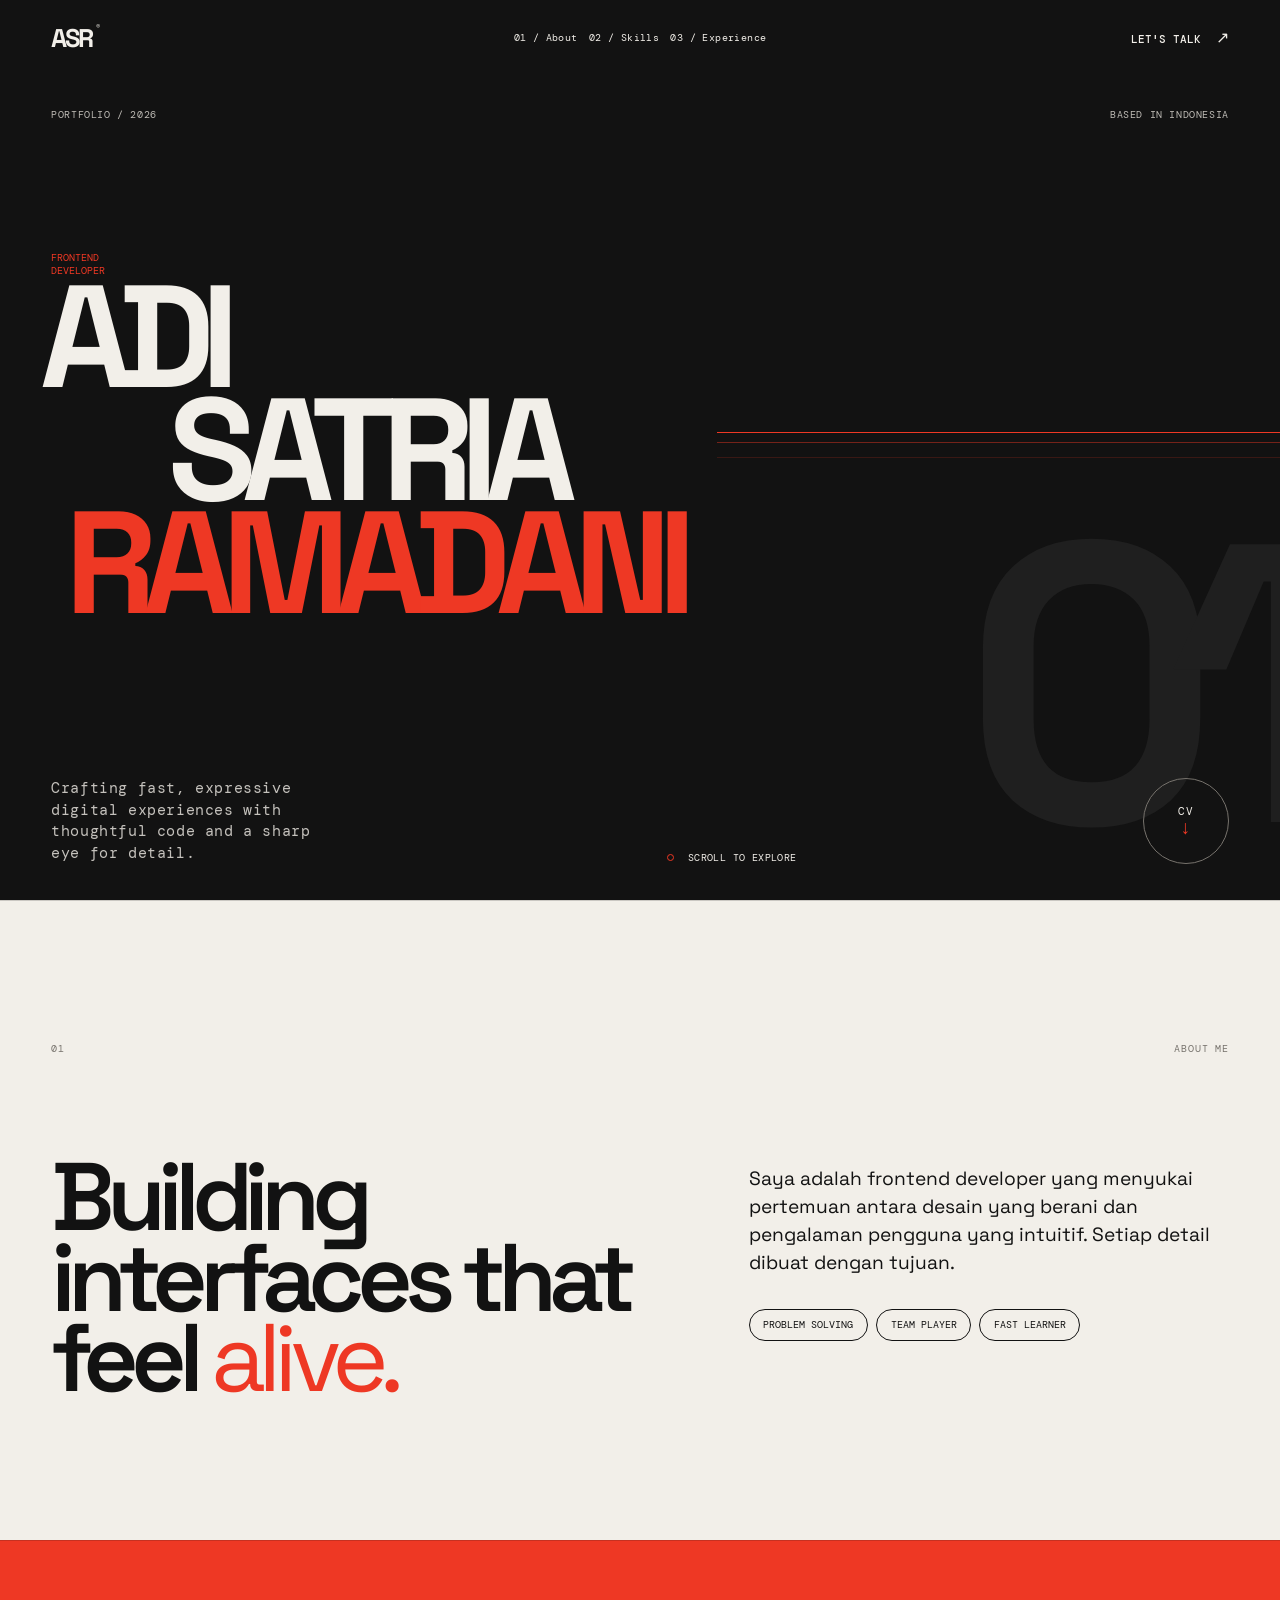
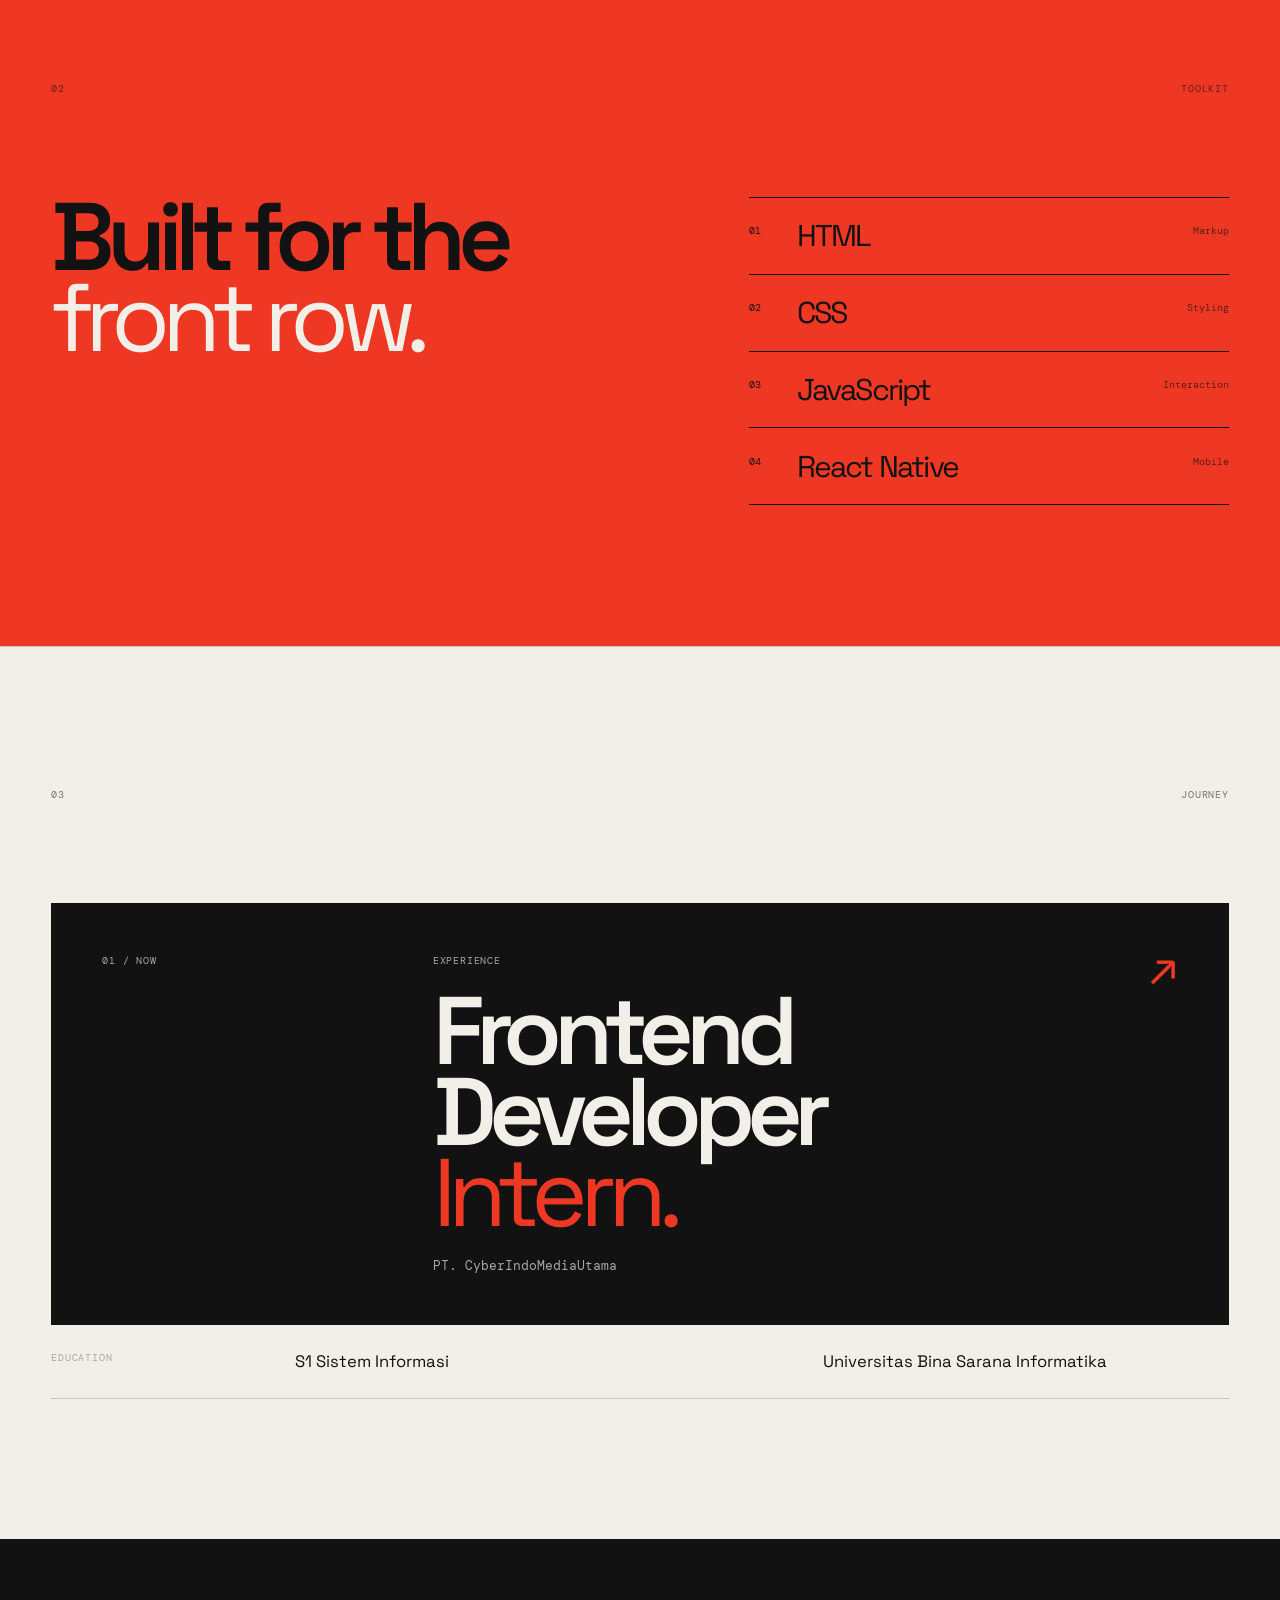
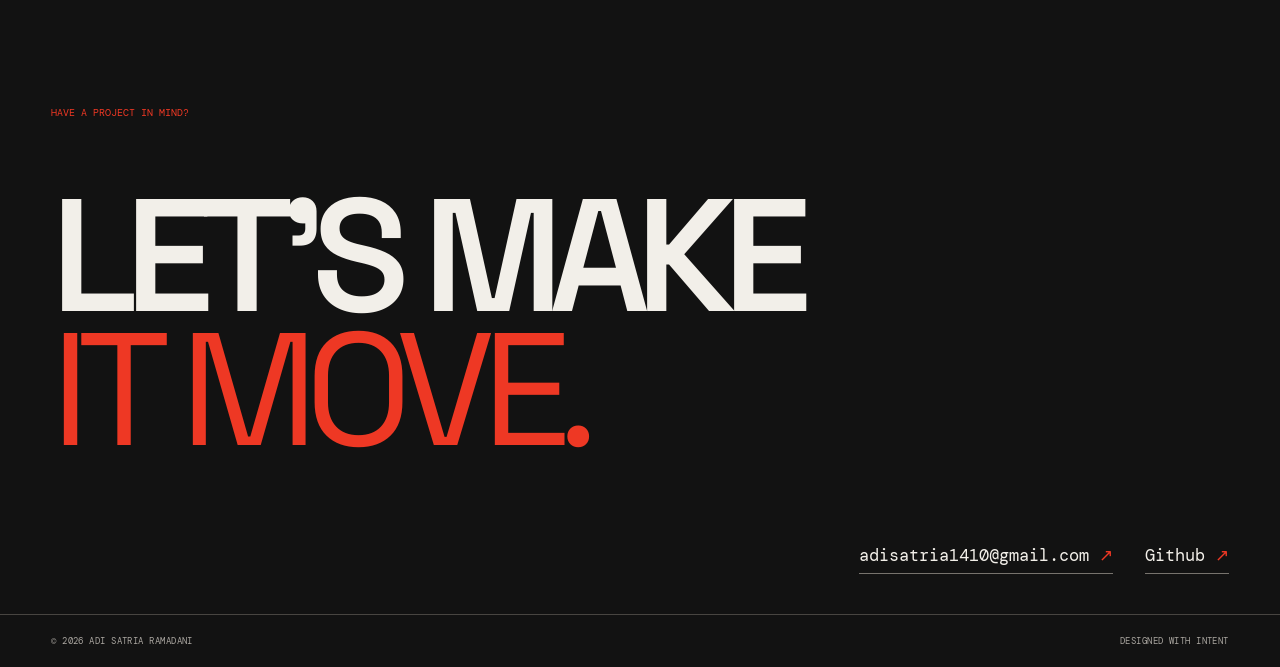
==== index.html @ 5ee5d931 "Add initial project files including HTML, CSS, and JavaScript for portfolio site" ====
<!DOCTYPE html>
<html lang="id">
<head>
  <meta charset="UTF-8" />
  <meta name="viewport" content="width=device-width, initial-scale=1.0" />
  <title>Adi Satria Ramadani — Frontend Developer</title>
  <meta name="description" content="Portofolio Adi Satria Ramadani, Frontend Developer." />
  <link rel="preconnect" href="https://fonts.googleapis.com" />
  <link rel="preconnect" href="https://fonts.gstatic.com" crossorigin />
  <link href="https://fonts.googleapis.com/css2?family=DM+Mono:wght@400;500&family=Space+Grotesk:wght@400;500;600;700&display=swap" rel="stylesheet" />
  <link rel="stylesheet" href="css/variables.css" /><link rel="stylesheet" href="css/style.css" />
</head>
<body>
  <header class="navbar" id="navbar"><a href="#hero" class="navbar__brand" aria-label="Kembali ke beranda">ASR<span>®</span></a><nav class="navbar__links" id="navLinks" aria-label="Navigasi utama"><a href="#about">01 / About</a><a href="#skills">02 / Skills</a><a href="#experience">03 / Experience</a></nav><a class="navbar__contact" href="#contact">Let's talk <span>↗</span></a><button class="navbar__toggle" id="navToggle" aria-label="Buka menu" aria-expanded="false"><span></span><span></span></button></header>
  <main>
    <section id="hero" class="hero"><div class="hero__topline"><p>PORTFOLIO / 2026</p><p>BASED IN INDONESIA</p></div><div class="hero__title-wrap"><p class="hero__role">FRONTEND<br>DEVELOPER</p><h1 class="hero__title" aria-label="Adi Satria Ramadani"><span>ADI</span><span>SATRIA</span><span>RAMADANI</span></h1></div><div class="hero__bottom"><p class="hero__intro">Crafting fast, expressive digital experiences with thoughtful code and a sharp eye for detail.</p><a href="#about" class="scroll-cue"><i></i> SCROLL TO EXPLORE</a><a href="assets/cv/CV-Adi-Satria-Ramadani.pdf" class="round-link" download aria-label="Download CV">CV <span>↓</span></a></div><div class="hero__number" aria-hidden="true">01</div><div class="speed-lines" aria-hidden="true"></div></section>
    <section id="about" class="section about"><div class="section__meta"><span>01</span><span>ABOUT ME</span></div><div class="about__content"><h2>Building interfaces that feel <em>alive.</em></h2><div class="about__copy"><p>Saya adalah frontend developer yang menyukai pertemuan antara desain yang berani dan pengalaman pengguna yang intuitif. Setiap detail dibuat dengan tujuan.</p><ul class="tag-list"><li>Problem solving</li><li>Team player</li><li>Fast learner</li></ul></div></div></section>
    <section id="skills" class="section skills"><div class="section__meta"><span>02</span><span>TOOLKIT</span></div><div class="skills__content"><h2>Built for the<br><em>front row.</em></h2><ul class="skill-list"><li><span>01</span> HTML <b>Markup</b></li><li><span>02</span> CSS <b>Styling</b></li><li><span>03</span> JavaScript <b>Interaction</b></li><li><span>04</span> React Native <b>Mobile</b></li></ul></div></section>
    <section id="experience" class="section experience"><div class="section__meta"><span>03</span><span>JOURNEY</span></div><article class="experience__card"><div class="experience__year">01 / NOW</div><div><p class="eyebrow">EXPERIENCE</p><h2>Frontend Developer<br><em>Intern.</em></h2><p class="experience__company">PT. CyberIndoMediaUtama</p></div><a href="#contact" class="arrow-link" aria-label="Hubungi saya">↗</a></article><div class="education"><span>EDUCATION</span><p>S1 Sistem Informasi</p><p>Universitas Bina Sarana Informatika</p></div></section>
    <section id="contact" class="contact"><p class="contact__eyebrow">HAVE A PROJECT IN MIND?</p><h2>LET'S MAKE<br><em>IT MOVE.</em></h2><div class="contact__links"><a href="mailto:adisatria1410@gmail.com">adisatria1410@gmail.com <span>↗</span></a><a href="https://github.com/Adi-satria1410" target="_blank" rel="noopener">Github <span>↗</span></a></div></section>
  </main><footer class="footer"><span>© 2026 ADI SATRIA RAMADANI</span><span>DESIGNED WITH INTENT</span></footer><script src="js/main.js"></script><script src="js/animations.js"></script>
</body></html>
---- css/variables.css ----
:root{--ink:#121212;--paper:#f2efe9;--red:#ee3824;--line:rgba(18,18,18,.18);--muted:#77736d;--display:'Space Grotesk',sans-serif;--mono:'DM Mono',monospace;--pad:clamp(1.25rem,4vw,4.5rem)}
---- css/style.css ----
*{box-sizing:border-box;margin:0;padding:0}html{scroll-behavior:smooth}body{background:var(--paper);color:var(--ink);font-family:var(--display);overflow-x:hidden}a{color:inherit;text-decoration:none}ul{list-style:none}.navbar{height:76px;padding:0 var(--pad);display:flex;align-items:center;justify-content:space-between;position:fixed;inset:0 0 auto;z-index:10;color:var(--paper);border-bottom:1px solid transparent;transition:background-color .45s ease,backdrop-filter .45s ease,border-color .45s ease}.navbar.is-scrolled{background:rgba(18,18,18,.68);backdrop-filter:blur(14px);border-color:rgba(242,239,233,.16)}.navbar__brand{font-size:1.6rem;font-weight:700;letter-spacing:-.1em}.navbar__brand span{font-size:.52rem;vertical-align:top;margin-left:4px}.navbar__links{position:absolute;left:50%;transform:translateX(-50%);display:flex;gap:.7rem;white-space:nowrap;font:10px var(--mono);letter-spacing:.04em}.navbar__links a,.navbar__contact{transition:color .2s}.navbar__links a:hover{color:var(--red)}.navbar__contact{font:500 11px var(--mono);text-transform:uppercase;position:relative;z-index:0;padding:.75rem 1rem;margin-right:-1rem;transition:color .25s}.navbar__contact:before{content:'';position:absolute;inset:0;background:var(--red);border-radius:100px;transform:scaleX(0);transform-origin:right;transition:transform .3s cubic-bezier(.16,1,.3,1);z-index:-1}.navbar__contact:hover{color:var(--paper)}.navbar__contact:hover:before{transform:scaleX(1);transform-origin:left}.navbar__contact span{font-size:1rem;margin-left:.5rem}.navbar__toggle{display:none}.hero{background:var(--ink);color:var(--paper);min-height:100svh;padding:108px var(--pad) 2.25rem;position:relative;overflow:hidden;display:flex;flex-direction:column;justify-content:space-between}.hero__topline,.hero__bottom{display:flex;justify-content:space-between;align-items:flex-start;position:relative;z-index:2;font:10px var(--mono);letter-spacing:.06em}.hero__topline{color:#bebbb5}.hero__title-wrap{position:relative;z-index:2}.hero__role{font:10px var(--mono);line-height:1.35;color:var(--red);position:absolute;left:0;top:-1.8rem}.hero__title{font-size:clamp(4.25rem,11.35vw,12rem);line-height:.78;letter-spacing:-.095em;font-weight:700;margin-left:-.08em;position:relative}.hero__title span{display:block}.hero__title span:nth-child(2){padding-left:10vw}.hero__title span:nth-child(3){padding-left:2vw;color:var(--red)}.hero__bottom{align-items:end}.hero__intro{font-size:clamp(.8rem,1.2vw,1.05rem);line-height:1.4;max-width:30ch;color:#c4c1bc}.scroll-cue{font:10px var(--mono);letter-spacing:.04em}.scroll-cue i{width:7px;height:7px;display:inline-block;border:1px solid var(--red);border-radius:50%;margin-right:7px}.round-link{width:86px;height:86px;border:1px solid #77736d;border-radius:50%;display:grid;place-content:center;text-align:center;font:11px var(--mono);transition:.25s}.round-link span{font-size:1.2rem;color:var(--red);line-height:1}.round-link:hover{background:var(--red);border-color:var(--red);color:var(--ink)}.round-link:hover span{color:var(--ink)}.hero__number{position:absolute;right:-.04em;bottom:6rem;font-size:clamp(12rem,31vw,31rem);line-height:.6;color:#1f1f1f;font-weight:700;letter-spacing:-.13em}.speed-lines{position:absolute;width:68vw;height:1px;background:var(--red);transform:rotate(-32deg);right:-24vw;top:48%;box-shadow:0 10px 0 rgba(238,56,36,.45),0 25px 0 rgba(238,56,36,.18)}.section{padding:clamp(4.5rem,11vw,10rem) var(--pad);border-top:1px solid var(--line)}.section__meta{display:flex;justify-content:space-between;font:10px var(--mono);letter-spacing:.08em;color:var(--muted);margin-bottom:clamp(3rem,8vw,7rem)}.about__content,.skills__content{display:grid;grid-template-columns:1.15fr .85fr;gap:3rem}.section h2,.contact h2{font-size:clamp(3.3rem,7.5vw,8rem);letter-spacing:-.085em;line-height:.84;font-weight:600}.section h2 em,.contact h2 em{font-weight:400;font-style:normal;color:var(--red)}.about__copy{max-width:32rem;padding-top:.5rem;font-size:clamp(1rem,1.5vw,1.35rem);line-height:1.45}.tag-list{display:flex;flex-wrap:wrap;gap:.5rem;margin-top:2rem}.tag-list li{border:1px solid var(--ink);border-radius:100px;padding:.55rem .85rem;text-transform:uppercase;font:10px var(--mono)}.skills{background:var(--red)}.skills .section__meta{color:rgba(18,18,18,.62)}.skills h2 em{color:var(--paper)}.skill-list{border-top:1px solid var(--ink)}.skill-list li{display:grid;grid-template-columns:3rem 1fr auto;padding:1.15rem 0;border-bottom:1px solid var(--ink);font-size:clamp(1.35rem,2.35vw,2.35rem);letter-spacing:-.06em}.skill-list span,.skill-list b{font:10px var(--mono);letter-spacing:0;padding-top:.5rem}.skill-list b{font-weight:400;color:rgba(18,18,18,.66)}.experience__card{background:var(--ink);color:var(--paper);padding:clamp(1.5rem,4vw,4rem);display:grid;grid-template-columns:.6fr 1.3fr auto;min-height:350px;align-items:start}.experience__year,.eyebrow,.education>span{font:10px var(--mono);letter-spacing:.08em;color:#aaa6a0}.experience__card h2{margin-top:1.5rem}.experience__company{font:13px var(--mono);margin-top:1.5rem;color:#aaa6a0}.arrow-link{font-size:3rem;color:var(--red);line-height:.6}.education{display:grid;grid-template-columns:.6fr 1.3fr 1fr;padding:1.6rem 0;border-bottom:1px solid var(--line);font-size:clamp(.85rem,1.3vw,1.1rem)}.contact{background:var(--ink);color:var(--paper);padding:clamp(5rem,13vw,12rem) var(--pad) 2.5rem;min-height:75svh;display:flex;flex-direction:column;justify-content:space-between}.contact__eyebrow{font:10px var(--mono);color:var(--red);margin-bottom:4rem}.contact h2{font-size:clamp(4rem,12.5vw,13rem)}.contact__links{display:flex;gap:2rem;margin-top:5rem;justify-content:flex-end}.contact__links a{font:clamp(.85rem,1.3vw,1.25rem) var(--mono);border-bottom:1px solid #77736d;padding-bottom:.45rem;transition:border-color .2s,color .2s}.contact__links a:hover{color:var(--red);border-color:var(--red)}.contact__links span{color:var(--red)}.footer{background:var(--ink);border-top:1px solid #484541;color:#aaa6a0;padding:1.25rem var(--pad);display:flex;justify-content:space-between;font:9px var(--mono);letter-spacing:.05em}.hero>*{opacity:0;transform:translateY(20px)}.hero.is-loaded>*{animation:rise .8s cubic-bezier(.16,1,.3,1) forwards}.hero.is-loaded .hero__title-wrap{animation-delay:.12s}.hero.is-loaded .hero__bottom{animation-delay:.25s}.hero.is-loaded .hero__number,.hero.is-loaded .speed-lines{animation-delay:.35s}@keyframes rise{to{opacity:1;transform:translateY(0)}}.reveal-item{opacity:0;transform:translateY(28px);transition:opacity .7s cubic-bezier(.16,1,.3,1),transform .7s cubic-bezier(.16,1,.3,1)}.is-revealed .reveal-item{opacity:1;transform:translateY(0)}.is-revealed .reveal-item:nth-child(2){transition-delay:.12s}.is-revealed .reveal-item:nth-child(3){transition-delay:.24s}.is-revealed .reveal-item:nth-child(4){transition-delay:.36s}@media(prefers-reduced-motion:reduce){*,*:before,*:after{animation-duration:.01ms!important;transition-duration:.01ms!important}.reveal-item{opacity:1;transform:none}}@media(max-width:700px){.navbar{height:64px}.navbar__links,.navbar__contact{display:none}.navbar__toggle{display:grid;gap:5px;background:none;border:0}.navbar__toggle span{width:24px;height:1px;background:var(--paper)}.navbar__links.is-open{display:flex;position:absolute;transform:none;top:64px;left:0;right:0;flex-direction:column;background:var(--ink);padding:1.5rem var(--pad);gap:1.25rem;border-bottom:1px solid #484541}.hero{padding-top:92px;min-height:760px}.hero__title{font-size:clamp(3.65rem,16vw,6.5rem);line-height:.84}.hero__title span:nth-child(2){padding-left:4vw}.hero__bottom{gap:1.4rem;flex-wrap:wrap}.scroll-cue{order:3;width:100%}.round-link{width:68px;height:68px}.hero__number{bottom:8rem}.about__content,.skills__content{grid-template-columns:1fr;gap:2.5rem}.skills__content h2 br{display:none}.experience__card{grid-template-columns:1fr auto;gap:2.5rem;min-height:280px}.experience__card>div:nth-child(2){grid-column:1/-1;grid-row:2}.education{grid-template-columns:1fr;gap:.65rem}.contact__links{justify-content:flex-start;flex-direction:column;gap:1.3rem}.footer{gap:.75rem;flex-direction:column}.speed-lines{width:120vw;right:-65vw}}
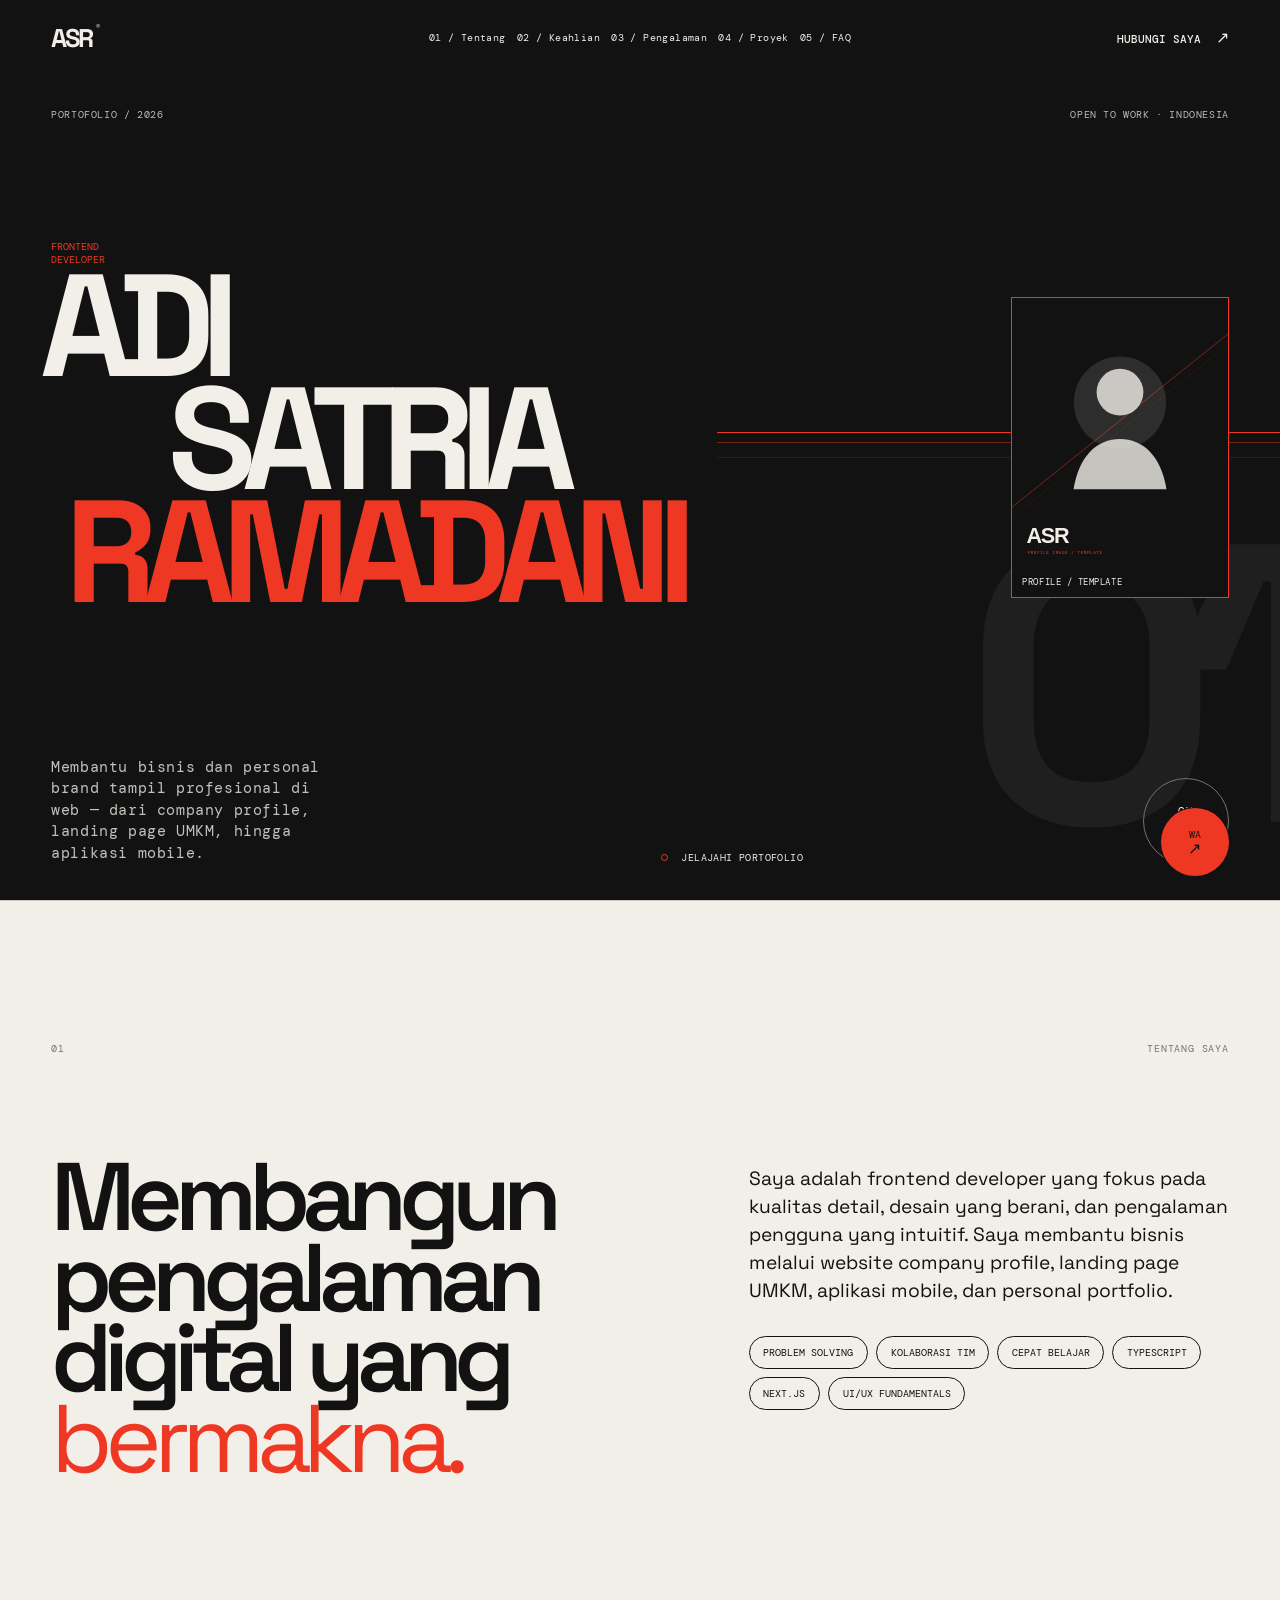
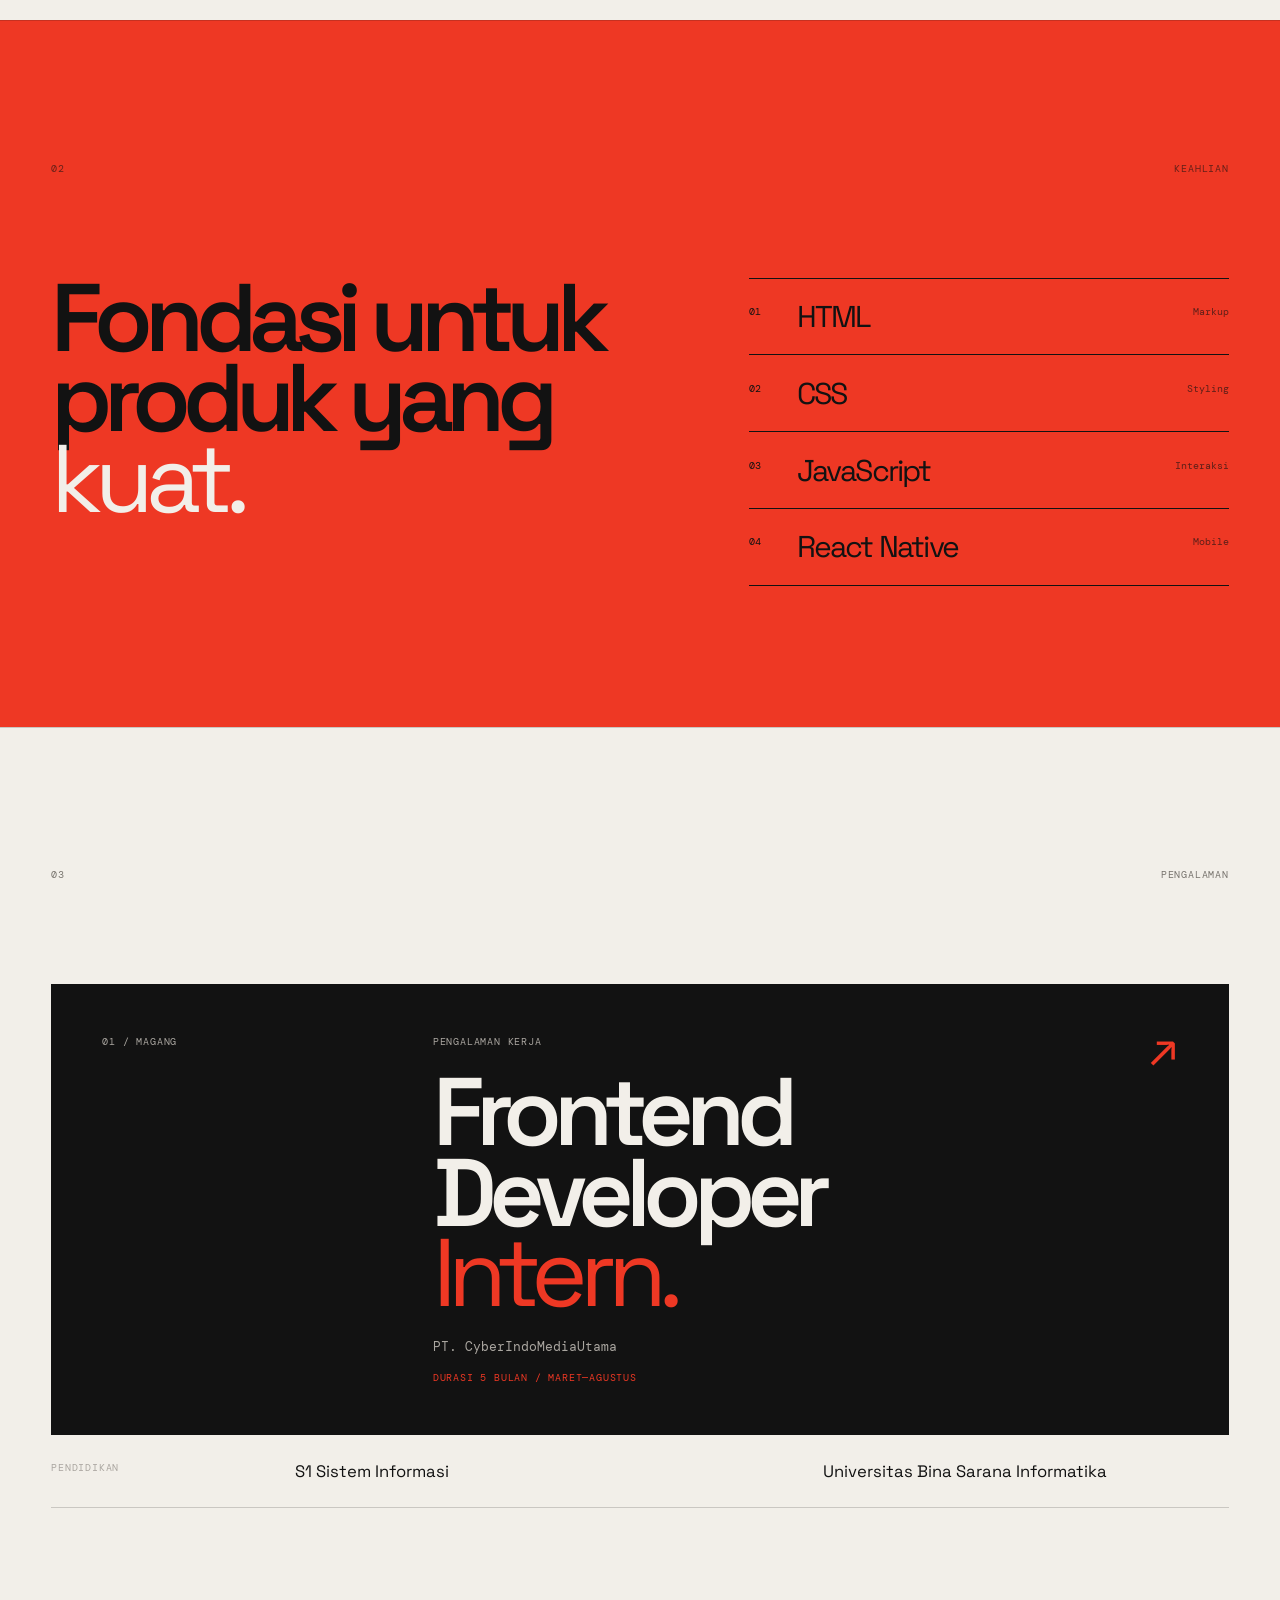
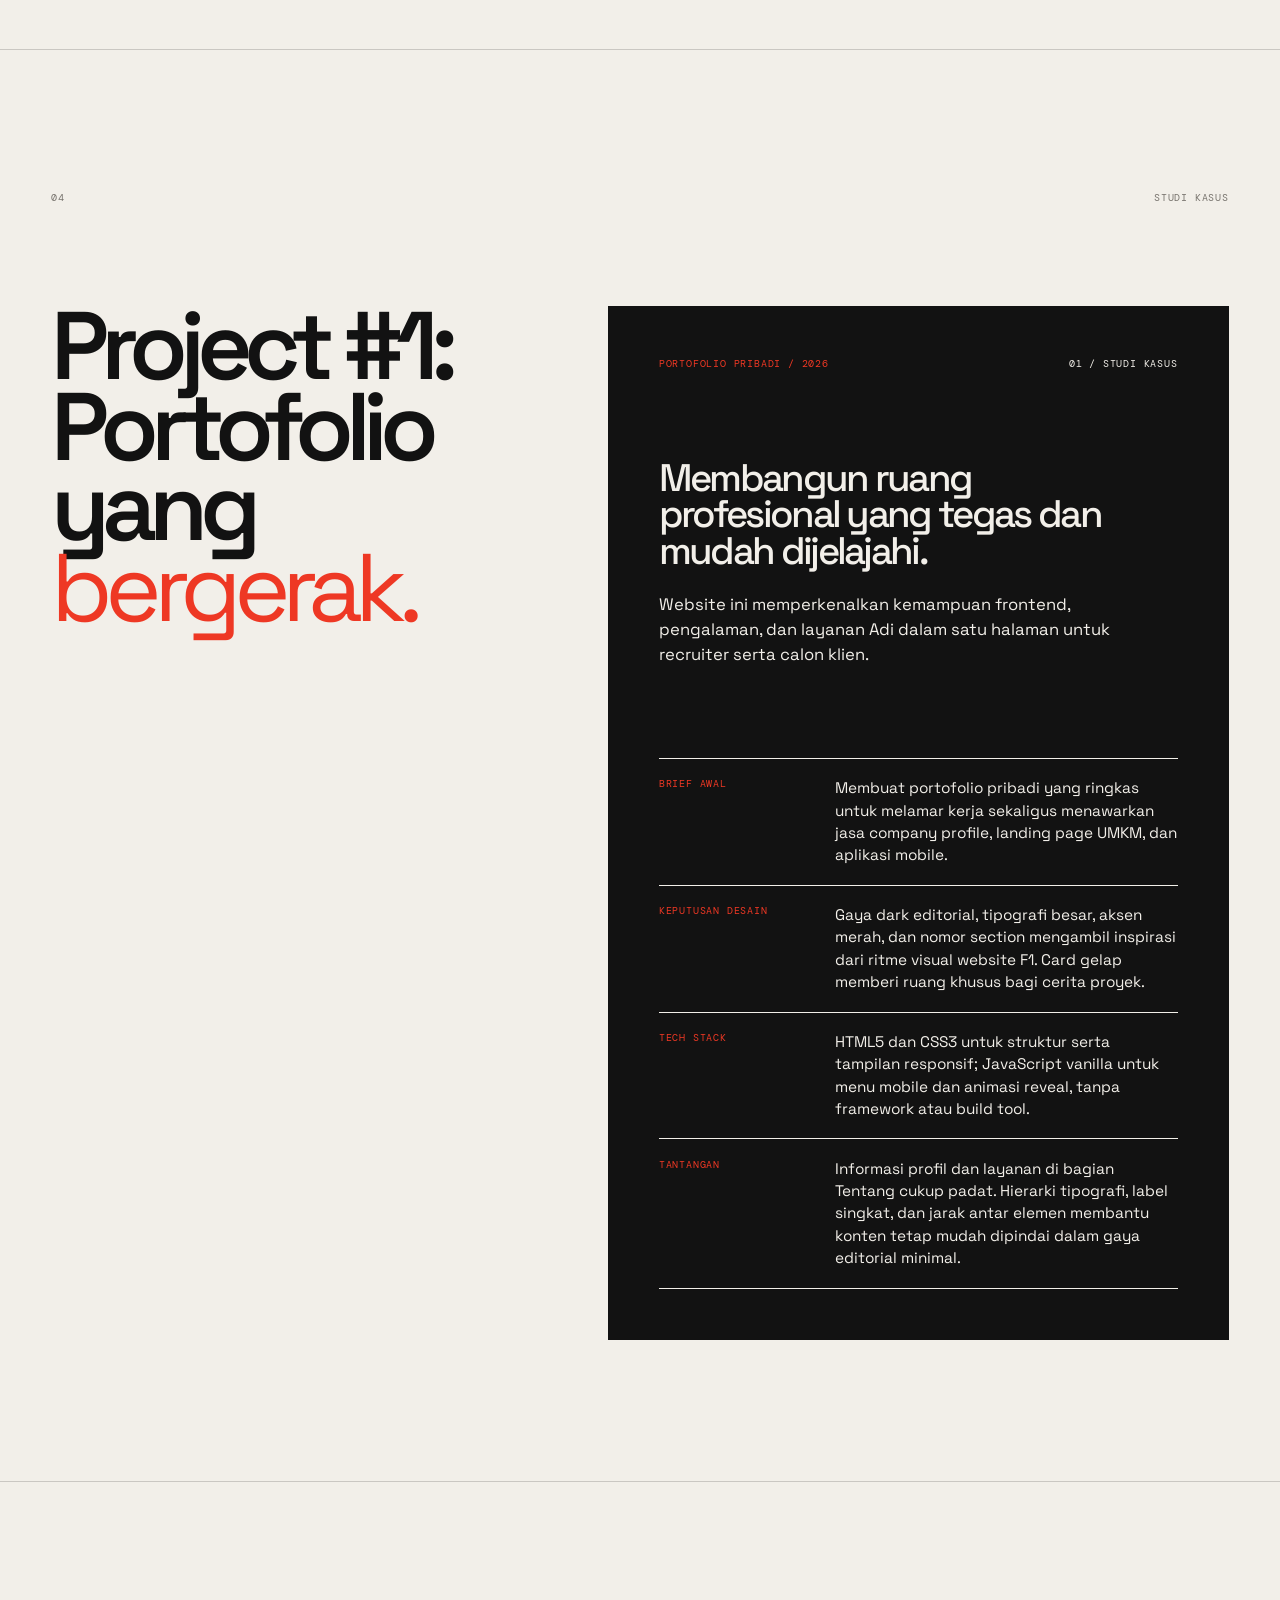
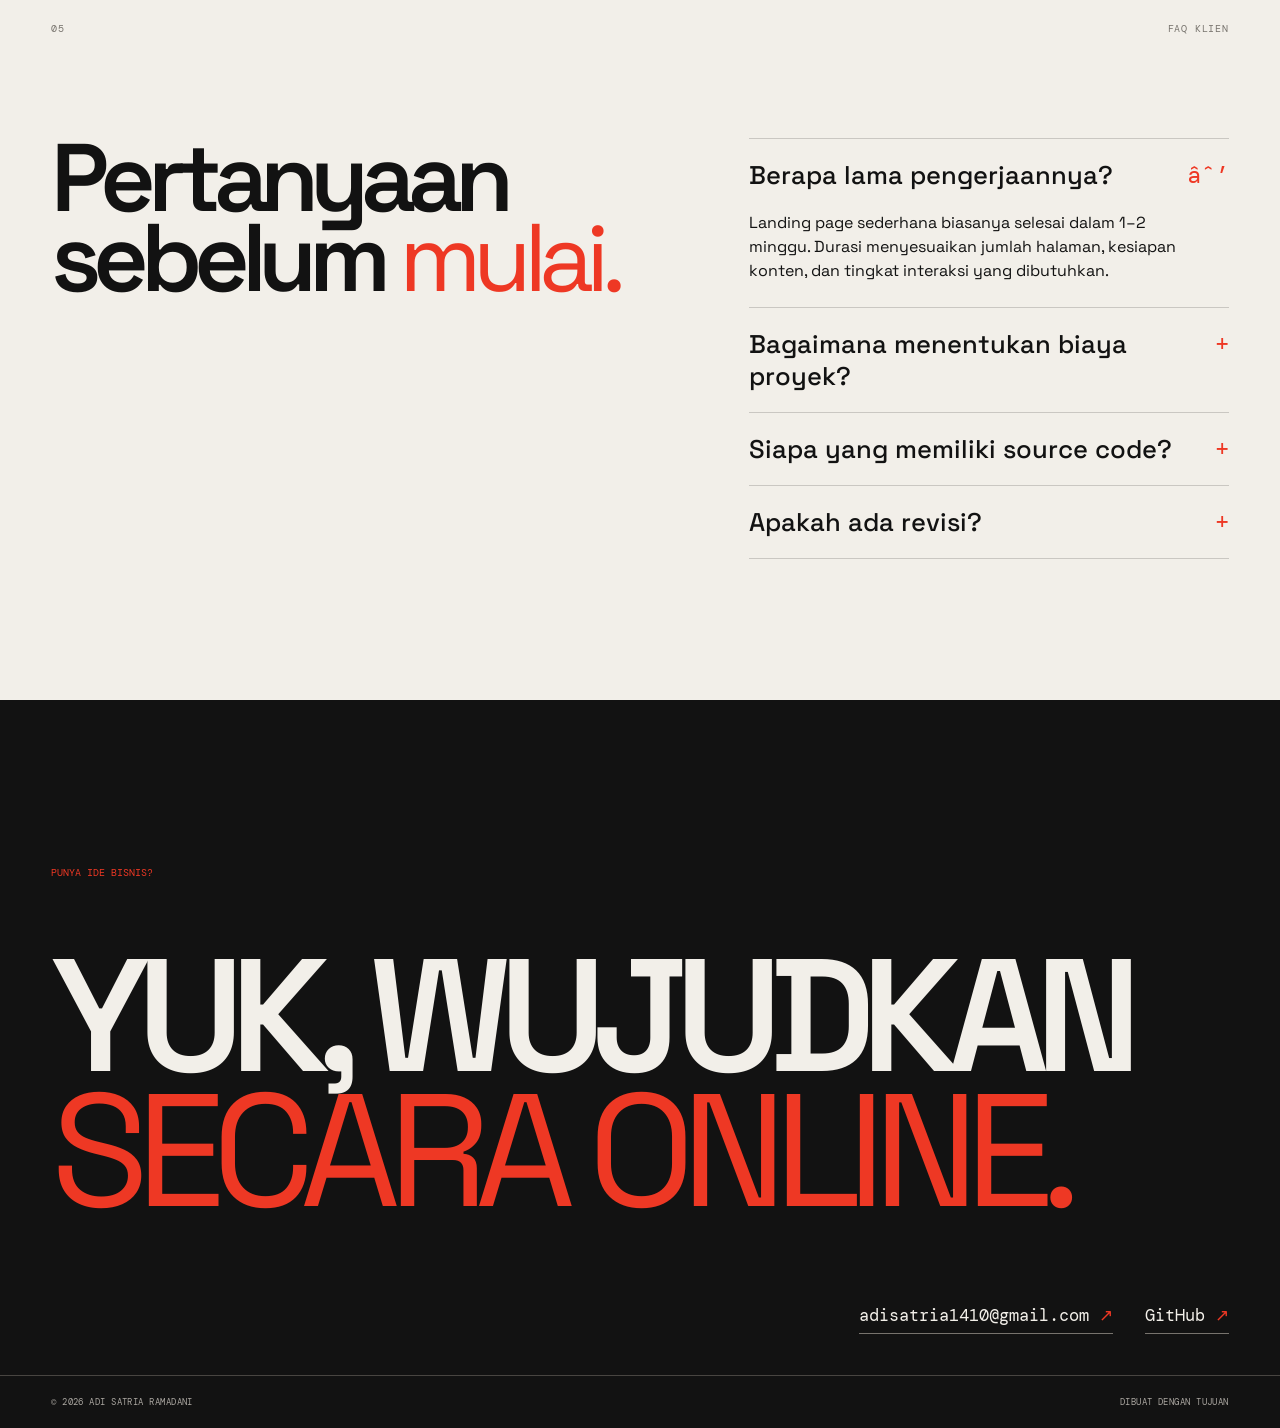
==== commit 33d5b635: "feat: Add new CSS styles for project cards and layout in portfolio website docs: Create Product Requ" ====
--- a/index.html
+++ b/index.html
@@ -4,19 +4,69 @@
   <meta charset="UTF-8" />
   <meta name="viewport" content="width=device-width, initial-scale=1.0" />
   <title>Adi Satria Ramadani — Frontend Developer</title>
-  <meta name="description" content="Portofolio Adi Satria Ramadani, Frontend Developer." />
+  <meta name="description" content="Portofolio Adi Satria Ramadani, Frontend Developer. Jasa company profile, landing page UMKM, aplikasi mobile, dan personal portfolio." />
+  <meta property="og:title" content="Adi Satria Ramadani — Frontend Developer" />
+  <meta property="og:description" content="Membantu bisnis dan personal brand tampil profesional di web." />
+  <meta property="og:image" content="assets/images/og-preview-template.svg" />
+  <link rel="icon" href="assets/images/favicon-template.svg" type="image/svg+xml" />
   <link rel="preconnect" href="https://fonts.googleapis.com" />
   <link rel="preconnect" href="https://fonts.gstatic.com" crossorigin />
   <link href="https://fonts.googleapis.com/css2?family=DM+Mono:wght@400;500&family=Space+Grotesk:wght@400;500;600;700&display=swap" rel="stylesheet" />
-  <link rel="stylesheet" href="css/variables.css" /><link rel="stylesheet" href="css/style.css" />
+  <link rel="stylesheet" href="css/variables.css" /><link rel="stylesheet" href="css/style.css" /><link rel="stylesheet" href="css/projects.css" />
 </head>
 <body>
-  <header class="navbar" id="navbar"><a href="#hero" class="navbar__brand" aria-label="Kembali ke beranda">ASR<span>®</span></a><nav class="navbar__links" id="navLinks" aria-label="Navigasi utama"><a href="#about">01 / About</a><a href="#skills">02 / Skills</a><a href="#experience">03 / Experience</a></nav><a class="navbar__contact" href="#contact">Let's talk <span>↗</span></a><button class="navbar__toggle" id="navToggle" aria-label="Buka menu" aria-expanded="false"><span></span><span></span></button></header>
+  <div class="preloader" id="preloader" role="status" aria-live="polite"><span>ASR / 2026</span><span class="preloader__bar" aria-hidden="true"></span></div>
+  <header class="navbar" id="navbar"><a href="#hero" class="navbar__brand" aria-label="Kembali ke beranda">ASR<span>®</span></a><nav class="navbar__links" id="navLinks" aria-label="Navigasi utama"><a href="#about">01 / Tentang</a><a href="#skills">02 / Keahlian</a><a href="#experience">03 / Pengalaman</a><a href="#projects">04 / Proyek</a><a href="#faq">05 / FAQ</a></nav><a class="navbar__contact" href="#contact">Hubungi saya <span>↗</span></a><button class="navbar__toggle" id="navToggle" aria-label="Buka menu" aria-expanded="false"><span></span><span></span></button></header>
   <main>
-    <section id="hero" class="hero"><div class="hero__topline"><p>PORTFOLIO / 2026</p><p>BASED IN INDONESIA</p></div><div class="hero__title-wrap"><p class="hero__role">FRONTEND<br>DEVELOPER</p><h1 class="hero__title" aria-label="Adi Satria Ramadani"><span>ADI</span><span>SATRIA</span><span>RAMADANI</span></h1></div><div class="hero__bottom"><p class="hero__intro">Crafting fast, expressive digital experiences with thoughtful code and a sharp eye for detail.</p><a href="#about" class="scroll-cue"><i></i> SCROLL TO EXPLORE</a><a href="assets/cv/CV-Adi-Satria-Ramadani.pdf" class="round-link" download aria-label="Download CV">CV <span>↓</span></a></div><div class="hero__number" aria-hidden="true">01</div><div class="speed-lines" aria-hidden="true"></div></section>
-    <section id="about" class="section about"><div class="section__meta"><span>01</span><span>ABOUT ME</span></div><div class="about__content"><h2>Building interfaces that feel <em>alive.</em></h2><div class="about__copy"><p>Saya adalah frontend developer yang menyukai pertemuan antara desain yang berani dan pengalaman pengguna yang intuitif. Setiap detail dibuat dengan tujuan.</p><ul class="tag-list"><li>Problem solving</li><li>Team player</li><li>Fast learner</li></ul></div></div></section>
-    <section id="skills" class="section skills"><div class="section__meta"><span>02</span><span>TOOLKIT</span></div><div class="skills__content"><h2>Built for the<br><em>front row.</em></h2><ul class="skill-list"><li><span>01</span> HTML <b>Markup</b></li><li><span>02</span> CSS <b>Styling</b></li><li><span>03</span> JavaScript <b>Interaction</b></li><li><span>04</span> React Native <b>Mobile</b></li></ul></div></section>
-    <section id="experience" class="section experience"><div class="section__meta"><span>03</span><span>JOURNEY</span></div><article class="experience__card"><div class="experience__year">01 / NOW</div><div><p class="eyebrow">EXPERIENCE</p><h2>Frontend Developer<br><em>Intern.</em></h2><p class="experience__company">PT. CyberIndoMediaUtama</p></div><a href="#contact" class="arrow-link" aria-label="Hubungi saya">↗</a></article><div class="education"><span>EDUCATION</span><p>S1 Sistem Informasi</p><p>Universitas Bina Sarana Informatika</p></div></section>
-    <section id="contact" class="contact"><p class="contact__eyebrow">HAVE A PROJECT IN MIND?</p><h2>LET'S MAKE<br><em>IT MOVE.</em></h2><div class="contact__links"><a href="mailto:adisatria1410@gmail.com">adisatria1410@gmail.com <span>↗</span></a><a href="https://github.com/Adi-satria1410" target="_blank" rel="noopener">Github <span>↗</span></a></div></section>
-  </main><footer class="footer"><span>© 2026 ADI SATRIA RAMADANI</span><span>DESIGNED WITH INTENT</span></footer><script src="js/main.js"></script><script src="js/animations.js"></script>
+    <section id="hero" class="hero"><div class="hero__topline"><p>PORTOFOLIO / 2026</p><p>OPEN TO WORK · INDONESIA</p></div><div class="hero__title-wrap"><p class="hero__role">FRONTEND<br>DEVELOPER</p><h1 class="hero__title" aria-label="Adi Satria Ramadani"><span>ADI</span><span>SATRIA</span><span>RAMADANI</span></h1></div><figure class="hero__portrait"><img src="assets/images/profile-template.svg" alt="Template foto profil Adi Satria Ramadani" /><figcaption>PROFILE / TEMPLATE</figcaption></figure><div class="hero__bottom"><p class="hero__intro">Membantu bisnis dan personal brand tampil profesional di web — dari company profile, landing page UMKM, hingga aplikasi mobile.</p><a href="#about" class="scroll-cue"><i></i> JELAJAHI PORTOFOLIO</a><a href="assets/cv/CV-Adi-Satria-Ramadani-template.pdf" class="round-link" download aria-label="Download CV template">CV <span>↓</span></a></div><div class="hero__number" aria-hidden="true">01</div><div class="speed-lines" aria-hidden="true"></div></section>
+    <section id="about" class="section about"><div class="section__meta"><span>01</span><span>TENTANG SAYA</span></div><div class="about__content"><h2>Membangun pengalaman digital yang <em>bermakna.</em></h2><div class="about__copy"><p>Saya adalah frontend developer yang fokus pada kualitas detail, desain yang berani, dan pengalaman pengguna yang intuitif. Saya membantu bisnis melalui website company profile, landing page UMKM, aplikasi mobile, dan personal portfolio.</p><ul class="tag-list"><li>Problem solving</li><li>Kolaborasi tim</li><li>Cepat belajar</li><li>TypeScript</li><li>Next.js</li><li>UI/UX Fundamentals</li></ul></div></div></section>
+    <section id="skills" class="section skills"><div class="section__meta"><span>02</span><span>KEAHLIAN</span></div><div class="skills__content"><h2>Fondasi untuk produk yang <em>kuat.</em></h2><ul class="skill-list"><li><span>01</span> HTML <b>Markup</b></li><li><span>02</span> CSS <b>Styling</b></li><li><span>03</span> JavaScript <b>Interaksi</b></li><li><span>04</span> React Native <b>Mobile</b></li></ul></div></section>
+    <section id="experience" class="section experience"><div class="section__meta"><span>03</span><span>PENGALAMAN</span></div><article class="experience__card"><div class="experience__year">01 / MAGANG</div><div><p class="eyebrow">PENGALAMAN KERJA</p><h2>Frontend Developer<br><em>Intern.</em></h2><p class="experience__company">PT. CyberIndoMediaUtama</p><p class="experience__period">DURASI 5 BULAN / MARET—AGUSTUS</p></div><a href="#contact" class="arrow-link" aria-label="Hubungi saya">↗</a></article><div class="education"><span>PENDIDIKAN</span><p>S1 Sistem Informasi</p><p>Universitas Bina Sarana Informatika</p></div></section>
+    <section id="projects" class="section projects">
+      <div class="section__meta"><span>04</span><span>STUDI KASUS</span></div>
+      <div class="projects__content">
+        <h2>Project #1:<br>Portofolio yang <em>bergerak.</em></h2>
+        <article class="project-card" aria-labelledby="project-one-title">
+          <div class="project-card__header"><p class="eyebrow">PORTOFOLIO PRIBADI / 2026</p><span>01 / STUDI KASUS</span></div>
+          <div class="project-card__intro">
+            <h3 id="project-one-title">Membangun ruang profesional yang tegas dan mudah dijelajahi.</h3>
+            <p>Website ini memperkenalkan kemampuan frontend, pengalaman, dan layanan Adi dalam satu halaman untuk recruiter serta calon klien.</p>
+          </div>
+          <dl class="project-card__details">
+            <div><dt>BRIEF AWAL</dt><dd>Membuat portofolio pribadi yang ringkas untuk melamar kerja sekaligus menawarkan jasa company profile, landing page UMKM, dan aplikasi mobile.</dd></div>
+            <div><dt>KEPUTUSAN DESAIN</dt><dd>Gaya dark editorial, tipografi besar, aksen merah, dan nomor section mengambil inspirasi dari ritme visual website F1. Card gelap memberi ruang khusus bagi cerita proyek.</dd></div>
+            <div><dt>TECH STACK</dt><dd>HTML5 dan CSS3 untuk struktur serta tampilan responsif; JavaScript vanilla untuk menu mobile dan animasi reveal, tanpa framework atau build tool.</dd></div>
+            <div><dt>TANTANGAN</dt><dd>Informasi profil dan layanan di bagian Tentang cukup padat. Hierarki tipografi, label singkat, dan jarak antar elemen membantu konten tetap mudah dipindai dalam gaya editorial minimal.</dd></div>
+          </dl>
+        </article>
+      </div>
+    </section>
+    <section id="faq" class="section faq">
+      <div class="section__meta"><span>05</span><span>FAQ KLIEN</span></div>
+      <div class="faq__content">
+        <h2>Pertanyaan sebelum <em>mulai.</em></h2>
+        <div class="faq__list">
+          <article class="faq__item">
+            <h3><button type="button" aria-expanded="true" aria-controls="faq-answer-1" data-faq-toggle>Berapa lama pengerjaannya?</button></h3>
+            <div class="faq__answer" id="faq-answer-1">Landing page sederhana biasanya selesai dalam 1–2 minggu. Durasi menyesuaikan jumlah halaman, kesiapan konten, dan tingkat interaksi yang dibutuhkan.</div>
+          </article>
+          <article class="faq__item">
+            <h3><button type="button" aria-expanded="true" aria-controls="faq-answer-2" data-faq-toggle>Bagaimana menentukan biaya proyek?</button></h3>
+            <div class="faq__answer" id="faq-answer-2">Biaya dibahas setelah scope, jumlah halaman, dan kebutuhan teknis dipetakan. Saya akan kirim estimasi yang transparan sebelum pengerjaan dimulai.</div>
+          </article>
+          <article class="faq__item">
+            <h3><button type="button" aria-expanded="true" aria-controls="faq-answer-3" data-faq-toggle>Siapa yang memiliki source code?</button></h3>
+            <div class="faq__answer" id="faq-answer-3">Source code diserahkan kepada klien setelah proyek selesai dan kewajiban pembayaran terpenuhi. Detail lisensi dapat disepakati di awal.</div>
+          </article>
+          <article class="faq__item">
+            <h3><button type="button" aria-expanded="true" aria-controls="faq-answer-4" data-faq-toggle>Apakah ada revisi?</button></h3>
+            <div class="faq__answer" id="faq-answer-4">Ada. Jumlah putaran revisi dan batasannya ditentukan di scope agar arah desain tetap jelas dan jadwal tetap terjaga.</div>
+          </article>
+        </div>
+      </div>
+    </section>
+    <section id="contact" class="contact"><p class="contact__eyebrow">PUNYA IDE BISNIS?</p><h2>YUK, WUJUDKAN<br><em>SECARA ONLINE.</em></h2><div class="contact__links"><a href="mailto:adisatria1410@gmail.com">adisatria1410@gmail.com <span>↗</span></a><a href="https://github.com/Adi-satria1410" target="_blank" rel="noopener">GitHub <span>↗</span></a></div></section>
+  </main><a class="whatsapp-float" href="https://wa.me/0000000000?text=Halo%20Adi%2C%20saya%20tertarik%20dengan%20layanan%20Anda" target="_blank" rel="noopener" aria-label="Hubungi Adi melalui WhatsApp">WA <span>↗</span></a><footer class="footer"><span>© 2026 ADI SATRIA RAMADANI</span><span>DIBUAT DENGAN TUJUAN</span></footer><script src="js/main.js"></script><script src="js/animations.js"></script>
+  <!-- TODO: Ganti YOUR-CODE dengan site code GoatCounter sebelum publish. -->
+  <script data-goatcounter="https://YOUR-CODE.goatcounter.com/count" async src="//gc.zgo.at/count.js"></script>
 </body></html>
--- a/css/style.css
+++ b/css/style.css
@@ -1 +1,7 @@
 *{box-sizing:border-box;margin:0;padding:0}html{scroll-behavior:smooth}body{background:var(--paper);color:var(--ink);font-family:var(--display);overflow-x:hidden}a{color:inherit;text-decoration:none}ul{list-style:none}.navbar{height:76px;padding:0 var(--pad);display:flex;align-items:center;justify-content:space-between;position:fixed;inset:0 0 auto;z-index:10;color:var(--paper);border-bottom:1px solid transparent;transition:background-color .45s ease,backdrop-filter .45s ease,border-color .45s ease}.navbar.is-scrolled{background:rgba(18,18,18,.68);backdrop-filter:blur(14px);border-color:rgba(242,239,233,.16)}.navbar__brand{font-size:1.6rem;font-weight:700;letter-spacing:-.1em}.navbar__brand span{font-size:.52rem;vertical-align:top;margin-left:4px}.navbar__links{position:absolute;left:50%;transform:translateX(-50%);display:flex;gap:.7rem;white-space:nowrap;font:10px var(--mono);letter-spacing:.04em}.navbar__links a,.navbar__contact{transition:color .2s}.navbar__links a:hover{color:var(--red)}.navbar__contact{font:500 11px var(--mono);text-transform:uppercase;position:relative;z-index:0;padding:.75rem 1rem;margin-right:-1rem;transition:color .25s}.navbar__contact:before{content:'';position:absolute;inset:0;background:var(--red);border-radius:100px;transform:scaleX(0);transform-origin:right;transition:transform .3s cubic-bezier(.16,1,.3,1);z-index:-1}.navbar__contact:hover{color:var(--paper)}.navbar__contact:hover:before{transform:scaleX(1);transform-origin:left}.navbar__contact span{font-size:1rem;margin-left:.5rem}.navbar__toggle{display:none}.hero{background:var(--ink);color:var(--paper);min-height:100svh;padding:108px var(--pad) 2.25rem;position:relative;overflow:hidden;display:flex;flex-direction:column;justify-content:space-between}.hero__topline,.hero__bottom{display:flex;justify-content:space-between;align-items:flex-start;position:relative;z-index:2;font:10px var(--mono);letter-spacing:.06em}.hero__topline{color:#bebbb5}.hero__title-wrap{position:relative;z-index:2}.hero__role{font:10px var(--mono);line-height:1.35;color:var(--red);position:absolute;left:0;top:-1.8rem}.hero__title{font-size:clamp(4.25rem,11.35vw,12rem);line-height:.78;letter-spacing:-.095em;font-weight:700;margin-left:-.08em;position:relative}.hero__title span{display:block}.hero__title span:nth-child(2){padding-left:10vw}.hero__title span:nth-child(3){padding-left:2vw;color:var(--red)}.hero__bottom{align-items:end}.hero__intro{font-size:clamp(.8rem,1.2vw,1.05rem);line-height:1.4;max-width:30ch;color:#c4c1bc}.scroll-cue{font:10px var(--mono);letter-spacing:.04em}.scroll-cue i{width:7px;height:7px;display:inline-block;border:1px solid var(--red);border-radius:50%;margin-right:7px}.round-link{width:86px;height:86px;border:1px solid #77736d;border-radius:50%;display:grid;place-content:center;text-align:center;font:11px var(--mono);transition:.25s}.round-link span{font-size:1.2rem;color:var(--red);line-height:1}.round-link:hover{background:var(--red);border-color:var(--red);color:var(--ink)}.round-link:hover span{color:var(--ink)}.hero__number{position:absolute;right:-.04em;bottom:6rem;font-size:clamp(12rem,31vw,31rem);line-height:.6;color:#1f1f1f;font-weight:700;letter-spacing:-.13em}.speed-lines{position:absolute;width:68vw;height:1px;background:var(--red);transform:rotate(-32deg);right:-24vw;top:48%;box-shadow:0 10px 0 rgba(238,56,36,.45),0 25px 0 rgba(238,56,36,.18)}.section{padding:clamp(4.5rem,11vw,10rem) var(--pad);border-top:1px solid var(--line)}.section__meta{display:flex;justify-content:space-between;font:10px var(--mono);letter-spacing:.08em;color:var(--muted);margin-bottom:clamp(3rem,8vw,7rem)}.about__content,.skills__content{display:grid;grid-template-columns:1.15fr .85fr;gap:3rem}.section h2,.contact h2{font-size:clamp(3.3rem,7.5vw,8rem);letter-spacing:-.085em;line-height:.84;font-weight:600}.section h2 em,.contact h2 em{font-weight:400;font-style:normal;color:var(--red)}.about__copy{max-width:32rem;padding-top:.5rem;font-size:clamp(1rem,1.5vw,1.35rem);line-height:1.45}.tag-list{display:flex;flex-wrap:wrap;gap:.5rem;margin-top:2rem}.tag-list li{border:1px solid var(--ink);border-radius:100px;padding:.55rem .85rem;text-transform:uppercase;font:10px var(--mono)}.skills{background:var(--red)}.skills .section__meta{color:rgba(18,18,18,.62)}.skills h2 em{color:var(--paper)}.skill-list{border-top:1px solid var(--ink)}.skill-list li{display:grid;grid-template-columns:3rem 1fr auto;padding:1.15rem 0;border-bottom:1px solid var(--ink);font-size:clamp(1.35rem,2.35vw,2.35rem);letter-spacing:-.06em}.skill-list span,.skill-list b{font:10px var(--mono);letter-spacing:0;padding-top:.5rem}.skill-list b{font-weight:400;color:rgba(18,18,18,.66)}.experience__card{background:var(--ink);color:var(--paper);padding:clamp(1.5rem,4vw,4rem);display:grid;grid-template-columns:.6fr 1.3fr auto;min-height:350px;align-items:start}.experience__year,.eyebrow,.education>span{font:10px var(--mono);letter-spacing:.08em;color:#aaa6a0}.experience__card h2{margin-top:1.5rem}.experience__company{font:13px var(--mono);margin-top:1.5rem;color:#aaa6a0}.arrow-link{font-size:3rem;color:var(--red);line-height:.6}.education{display:grid;grid-template-columns:.6fr 1.3fr 1fr;padding:1.6rem 0;border-bottom:1px solid var(--line);font-size:clamp(.85rem,1.3vw,1.1rem)}.contact{background:var(--ink);color:var(--paper);padding:clamp(5rem,13vw,12rem) var(--pad) 2.5rem;min-height:75svh;display:flex;flex-direction:column;justify-content:space-between}.contact__eyebrow{font:10px var(--mono);color:var(--red);margin-bottom:4rem}.contact h2{font-size:clamp(4rem,12.5vw,13rem)}.contact__links{display:flex;gap:2rem;margin-top:5rem;justify-content:flex-end}.contact__links a{font:clamp(.85rem,1.3vw,1.25rem) var(--mono);border-bottom:1px solid #77736d;padding-bottom:.45rem;transition:border-color .2s,color .2s}.contact__links a:hover{color:var(--red);border-color:var(--red)}.contact__links span{color:var(--red)}.footer{background:var(--ink);border-top:1px solid #484541;color:#aaa6a0;padding:1.25rem var(--pad);display:flex;justify-content:space-between;font:9px var(--mono);letter-spacing:.05em}.hero>*{opacity:0;transform:translateY(20px)}.hero.is-loaded>*{animation:rise .8s cubic-bezier(.16,1,.3,1) forwards}.hero.is-loaded .hero__title-wrap{animation-delay:.12s}.hero.is-loaded .hero__bottom{animation-delay:.25s}.hero.is-loaded .hero__number,.hero.is-loaded .speed-lines{animation-delay:.35s}@keyframes rise{to{opacity:1;transform:translateY(0)}}.reveal-item{opacity:0;transform:translateY(28px);transition:opacity .7s cubic-bezier(.16,1,.3,1),transform .7s cubic-bezier(.16,1,.3,1)}.is-revealed .reveal-item{opacity:1;transform:translateY(0)}.is-revealed .reveal-item:nth-child(2){transition-delay:.12s}.is-revealed .reveal-item:nth-child(3){transition-delay:.24s}.is-revealed .reveal-item:nth-child(4){transition-delay:.36s}@media(prefers-reduced-motion:reduce){*,*:before,*:after{animation-duration:.01ms!important;transition-duration:.01ms!important}.reveal-item{opacity:1;transform:none}}@media(max-width:700px){.navbar{height:64px}.navbar__links,.navbar__contact{display:none}.navbar__toggle{display:grid;gap:5px;background:none;border:0}.navbar__toggle span{width:24px;height:1px;background:var(--paper)}.navbar__links.is-open{display:flex;position:absolute;transform:none;top:64px;left:0;right:0;flex-direction:column;background:var(--ink);padding:1.5rem var(--pad);gap:1.25rem;border-bottom:1px solid #484541}.hero{padding-top:92px;min-height:760px}.hero__title{font-size:clamp(3.65rem,16vw,6.5rem);line-height:.84}.hero__title span:nth-child(2){padding-left:4vw}.hero__bottom{gap:1.4rem;flex-wrap:wrap}.scroll-cue{order:3;width:100%}.round-link{width:68px;height:68px}.hero__number{bottom:8rem}.about__content,.skills__content{grid-template-columns:1fr;gap:2.5rem}.skills__content h2 br{display:none}.experience__card{grid-template-columns:1fr auto;gap:2.5rem;min-height:280px}.experience__card>div:nth-child(2){grid-column:1/-1;grid-row:2}.education{grid-template-columns:1fr;gap:.65rem}.contact__links{justify-content:flex-start;flex-direction:column;gap:1.3rem}.footer{gap:.75rem;flex-direction:column}.speed-lines{width:120vw;right:-65vw}}
+.preloader{position:fixed;inset:0;z-index:30;display:grid;place-content:center;gap:1.25rem;background:var(--ink);color:var(--paper);font:10px var(--mono);letter-spacing:.08em;transition:opacity .35s ease,visibility .35s ease}.preloader.is-hidden{opacity:0;visibility:hidden;pointer-events:none}.preloader__bar{display:block;width:10rem;height:1px;background:var(--red);transform-origin:left;animation:preload .8s cubic-bezier(.16,1,.3,1) forwards}@keyframes preload{from{transform:scaleX(0)}to{transform:scaleX(1)}}.faq__content{display:grid;grid-template-columns:1.15fr .85fr;gap:3rem}.faq__list{border-top:1px solid var(--line)}.faq__item{border-bottom:1px solid var(--line)}.faq__item h3{font:inherit}.faq__item button{width:100%;display:flex;justify-content:space-between;gap:1.5rem;padding:1.25rem 0;background:none;border:0;color:var(--ink);font:500 clamp(1.15rem,2vw,1.8rem) var(--display);text-align:left;cursor:pointer}.faq__item button:after{content:'+';font:1.5rem var(--mono);color:var(--red)}.faq__item button[aria-expanded='true']:after{content:'âˆ’'}.faq__answer{max-width:48ch;padding:0 2.5rem 1.5rem 0;font-size:clamp(.95rem,1.25vw,1.1rem);line-height:1.5}.whatsapp-float{position:fixed;right:var(--pad);bottom:1.5rem;z-index:9;display:grid;place-content:center;width:4.25rem;height:4.25rem;border-radius:50%;background:var(--red);color:var(--ink);font:10px var(--mono);text-align:center;box-shadow:0 0 0 1px var(--ink);transition:transform .25s ease,background-color .25s ease}.whatsapp-float span{font-size:1rem;line-height:1}.whatsapp-float:hover{background:var(--paper);transform:translateY(-4px)}
+@media(prefers-reduced-motion:reduce){.preloader{display:none!important}.preloader__bar{animation:none}}
+@media(max-width:1100px){.navbar__links{gap:.4rem}.faq__content{grid-template-columns:1fr;gap:2.5rem}}
+@media(max-width:700px){.faq__content{gap:2.5rem}.whatsapp-float{right:var(--pad);bottom:1rem;width:3.75rem;height:3.75rem}}
+.hero__portrait{position:absolute;z-index:2;right:var(--pad);top:33%;width:clamp(8rem,17vw,15rem);margin:0;border:1px solid var(--red);background:var(--ink);transform:rotate(3deg)}.hero__portrait img{display:block;width:100%;height:auto}.hero__portrait figcaption{padding:.55rem .65rem;color:var(--paper);font:9px var(--mono);letter-spacing:.06em}.hero__portrait+*{position:relative;z-index:2}@media(max-width:700px){.hero__portrait{right:var(--pad);top:35%;width:clamp(7rem,31vw,10rem);transform:rotate(2deg)}.hero__portrait figcaption{font-size:8px;padding:.4rem}.hero__bottom{padding-top:8rem}}
+.experience__period{margin-top:1rem;color:var(--red);font:10px var(--mono);letter-spacing:.08em}
--- a/css/projects.css
+++ b/css/projects.css
@@ -0,0 +1,70 @@
+.projects__content {
+  display: grid;
+  grid-template-columns: minmax(0, .9fr) minmax(0, 1.1fr);
+  gap: 3rem;
+  align-items: start;
+}
+
+.project-card {
+  background: var(--ink);
+  color: var(--paper);
+  padding: clamp(1.5rem, 4vw, 4rem);
+}
+
+.project-card__header {
+  display: flex;
+  justify-content: space-between;
+  gap: 1rem;
+  font: 10px var(--mono);
+  letter-spacing: .08em;
+}
+
+.project-card__header .eyebrow { color: var(--red); }
+
+.project-card__intro { margin: clamp(3rem, 7vw, 6rem) 0; }
+
+.project-card h3 {
+  max-width: 20ch;
+  font-size: clamp(1.7rem, 3vw, 3rem);
+  letter-spacing: -.07em;
+  line-height: .95;
+  font-weight: 500;
+}
+
+.project-card__intro p {
+  max-width: 43ch;
+  margin-top: 1.5rem;
+  font-size: clamp(.95rem, 1.3vw, 1.1rem);
+  line-height: 1.5;
+}
+
+.project-card__details { border-top: 1px solid var(--paper); }
+
+.project-card__details > div {
+  display: grid;
+  grid-template-columns: 10rem minmax(0, 1fr);
+  gap: 1rem;
+  padding: 1.15rem 0;
+  border-bottom: 1px solid var(--paper);
+}
+
+.project-card dt {
+  font: 10px var(--mono);
+  letter-spacing: .08em;
+  color: var(--red);
+}
+
+.project-card dd {
+  font-size: clamp(.9rem, 1.2vw, 1.05rem);
+  line-height: 1.45;
+}
+
+@media (max-width: 1100px) {
+  .projects__content { grid-template-columns: 1fr; }
+}
+
+@media (max-width: 700px) {
+  .projects__content { gap: 2.5rem; }
+  .project-card__header { flex-direction: column; }
+  .project-card__details > div { grid-template-columns: 1fr; gap: .65rem; }
+}
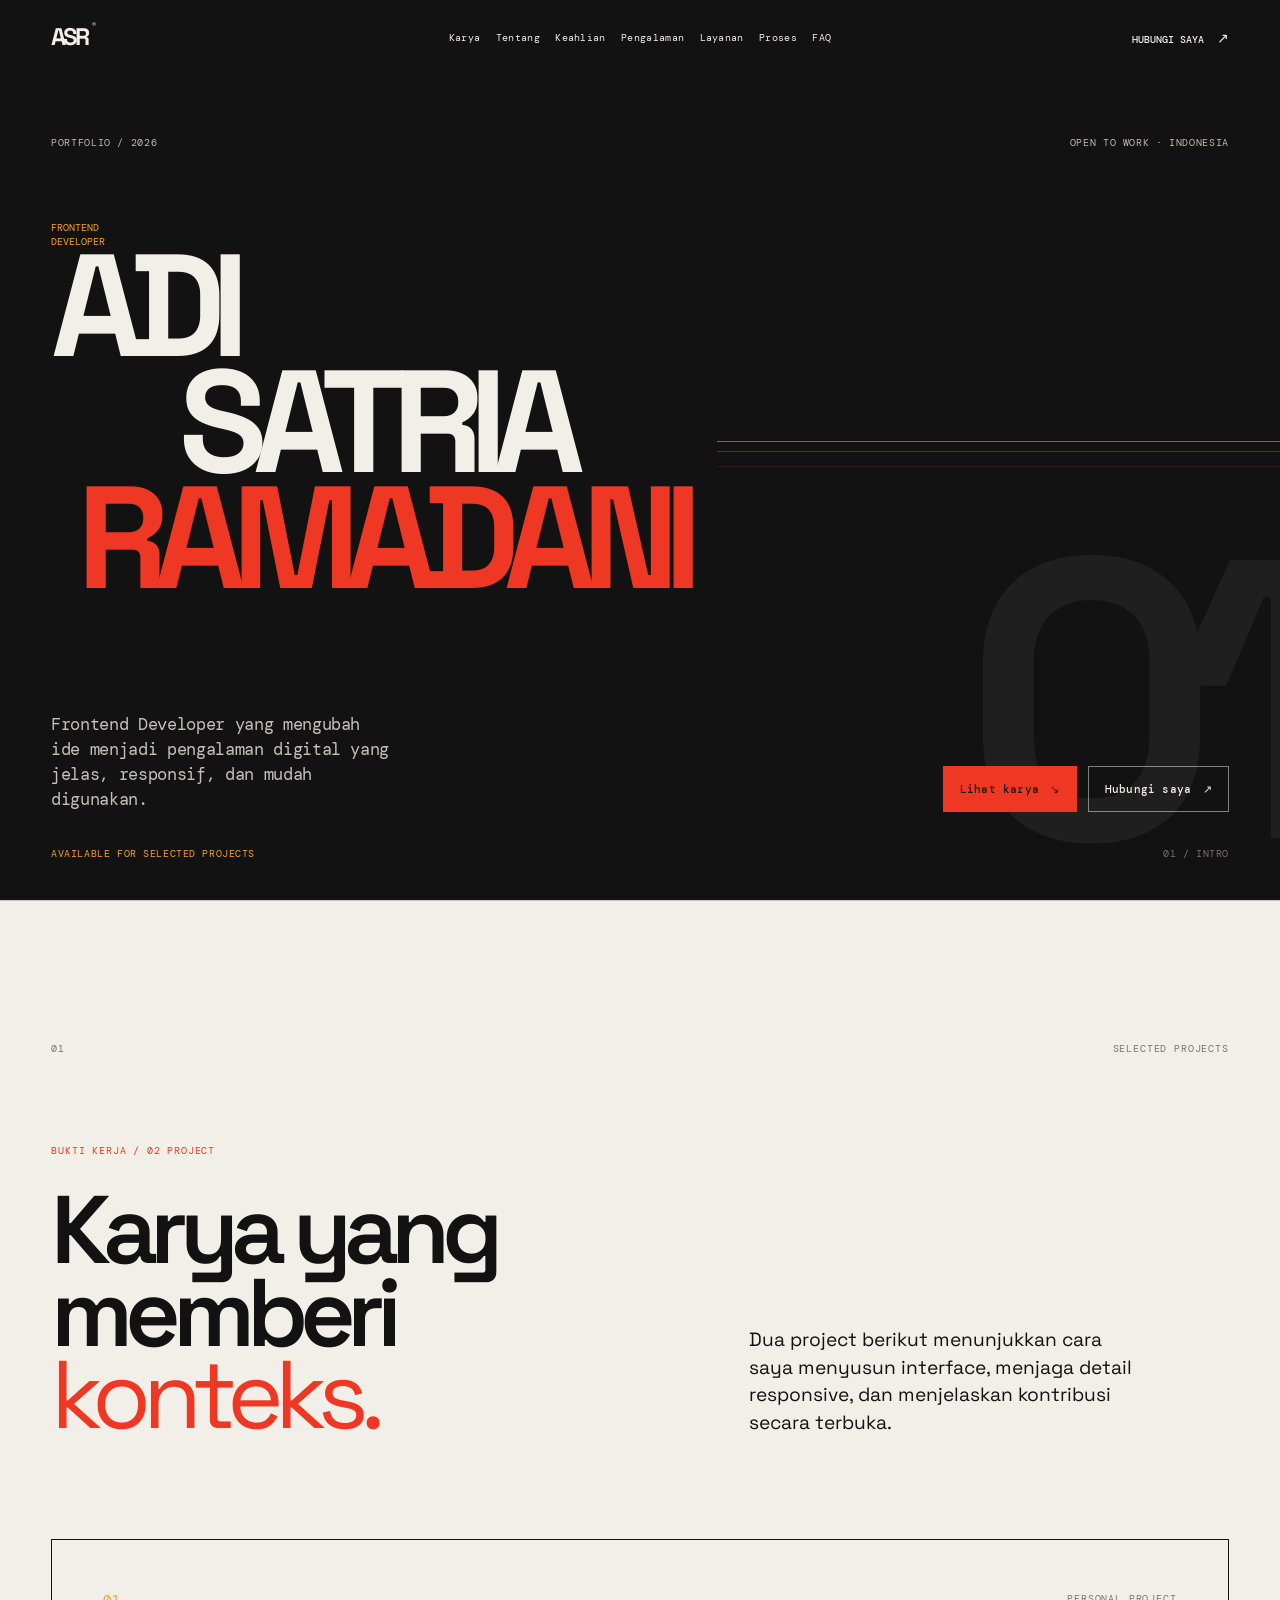
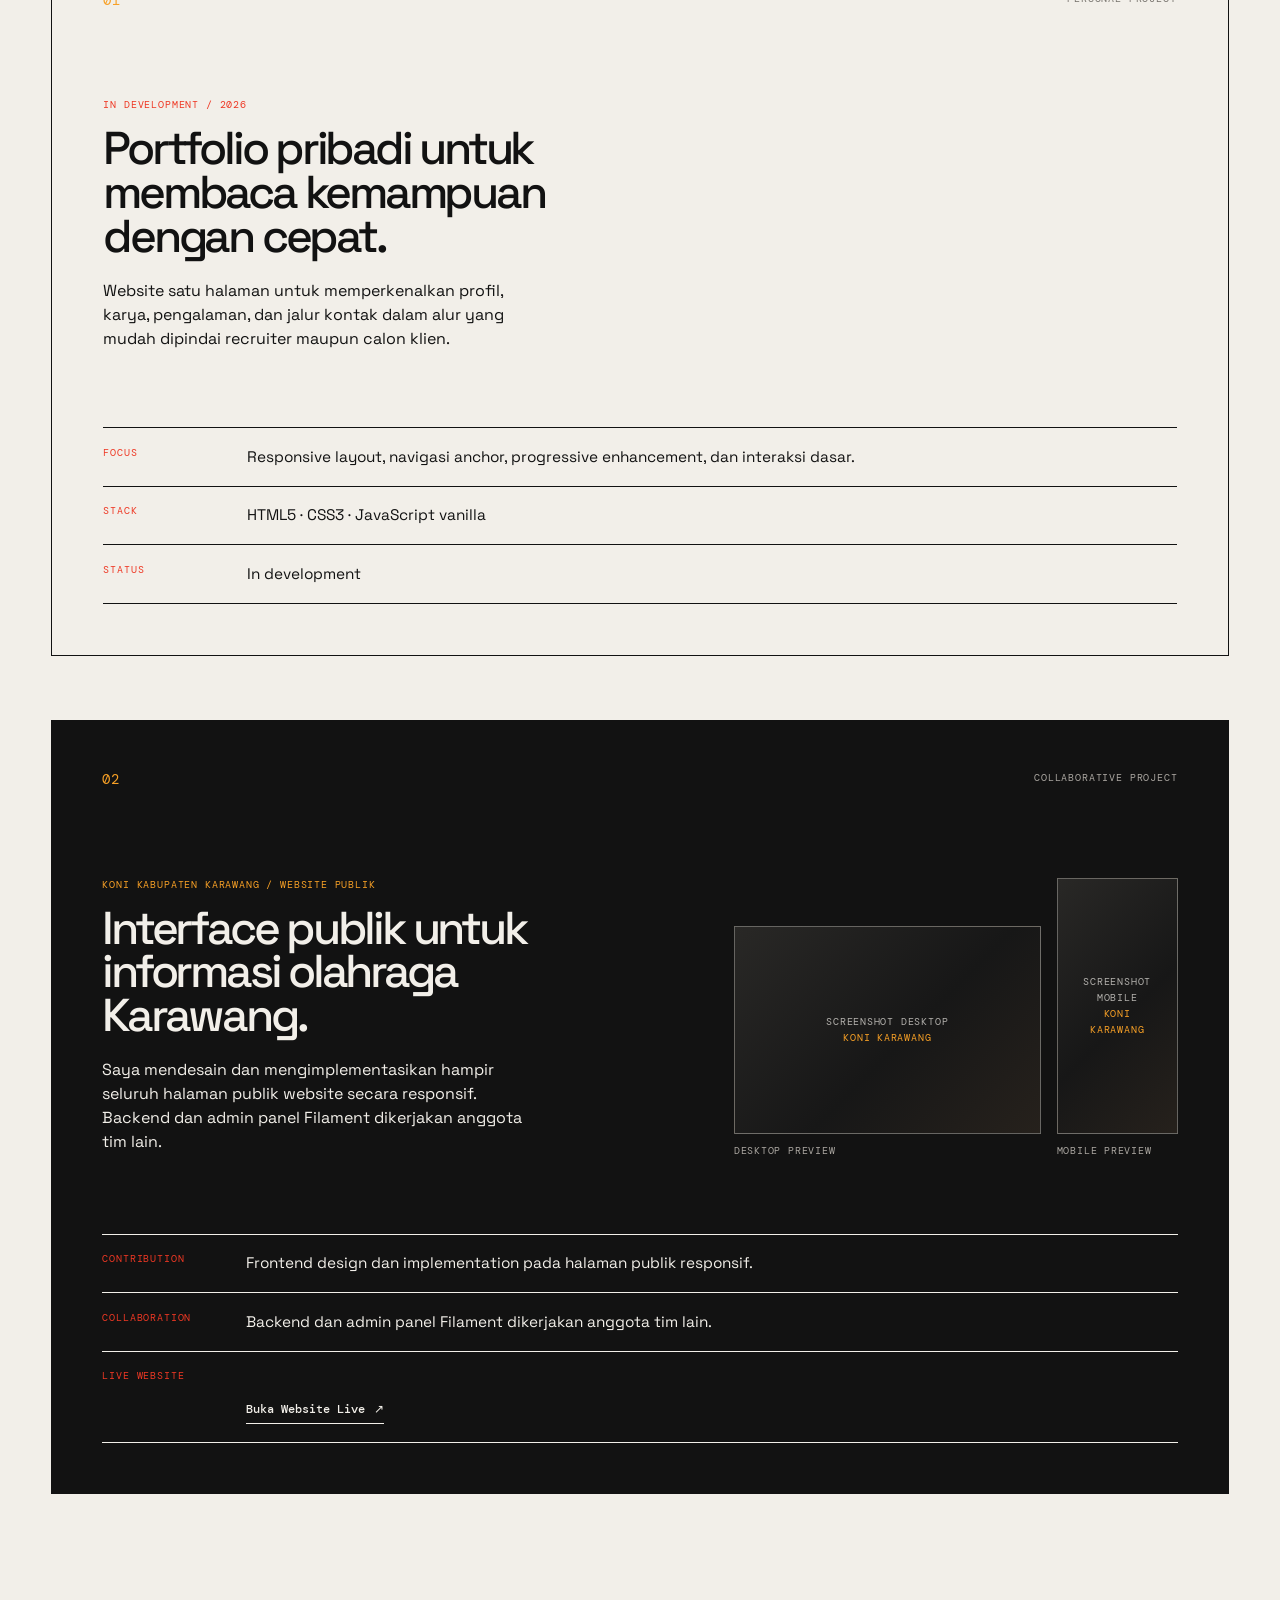
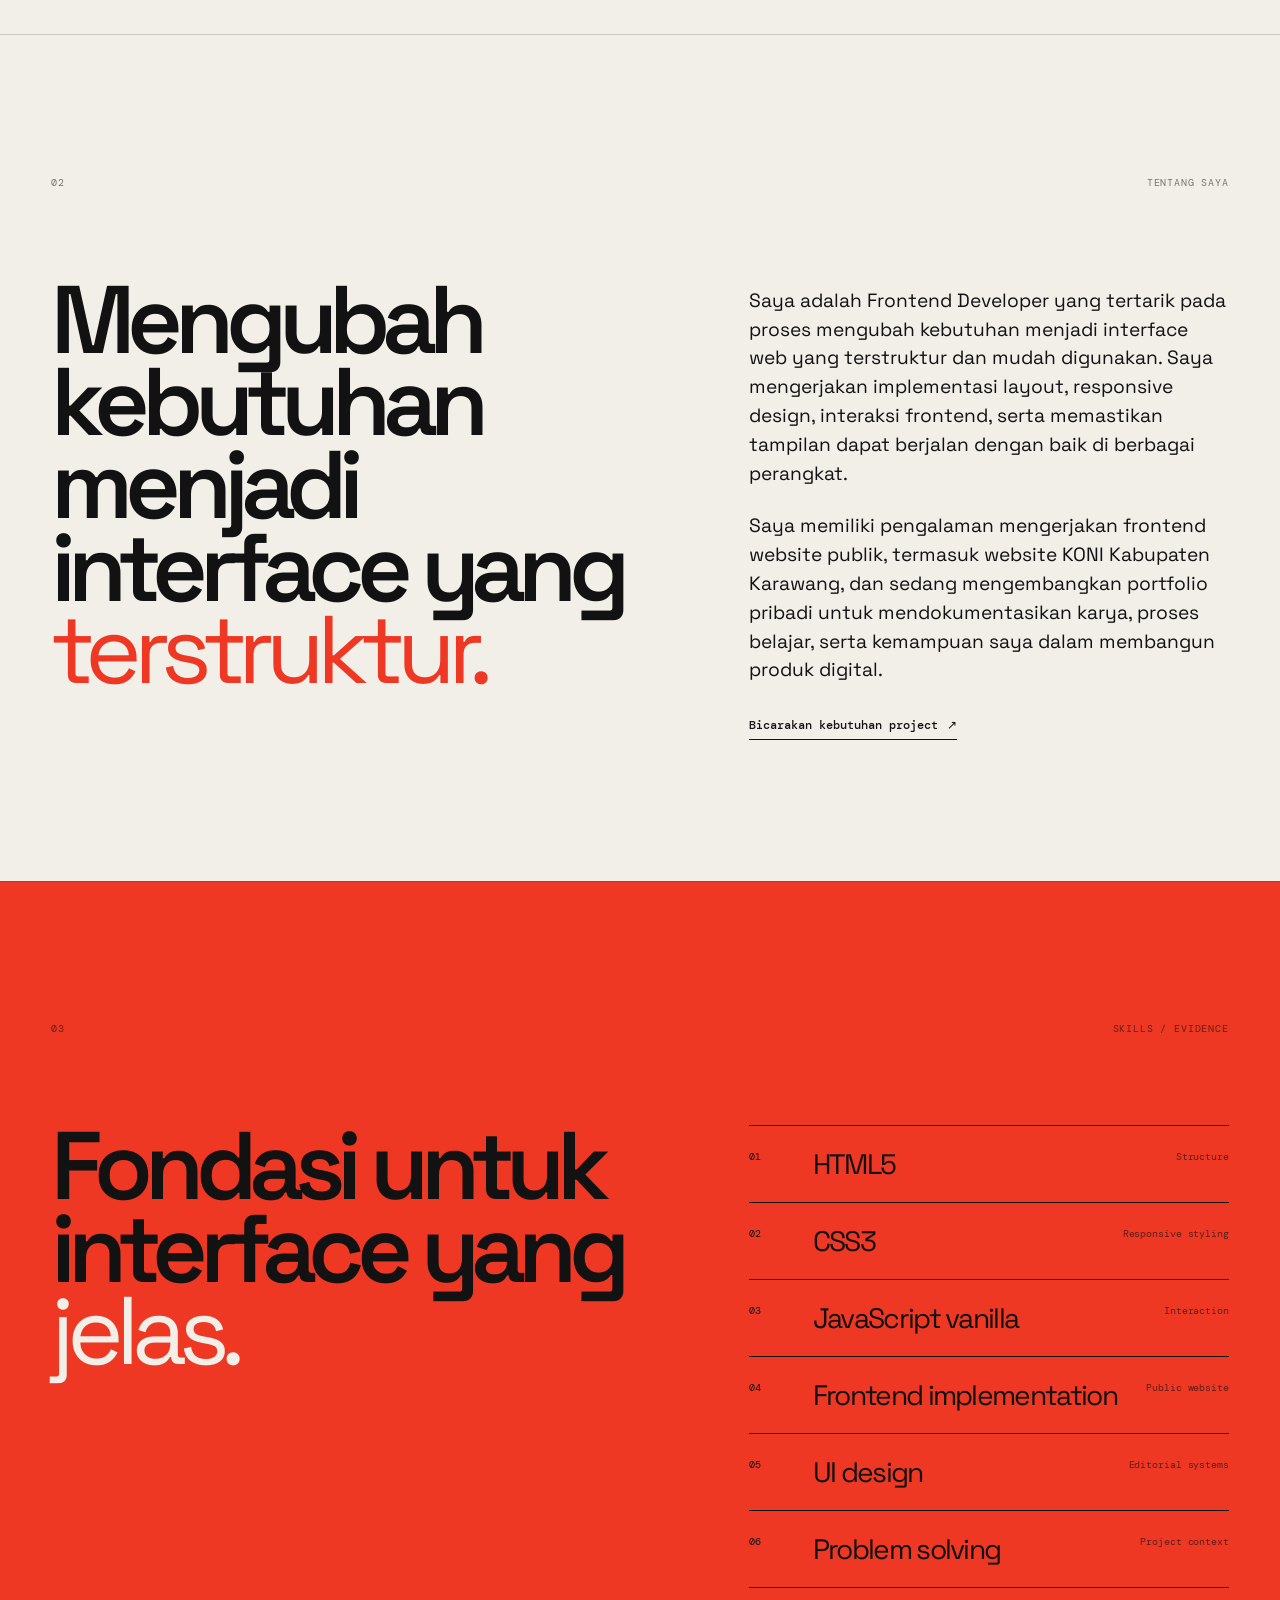
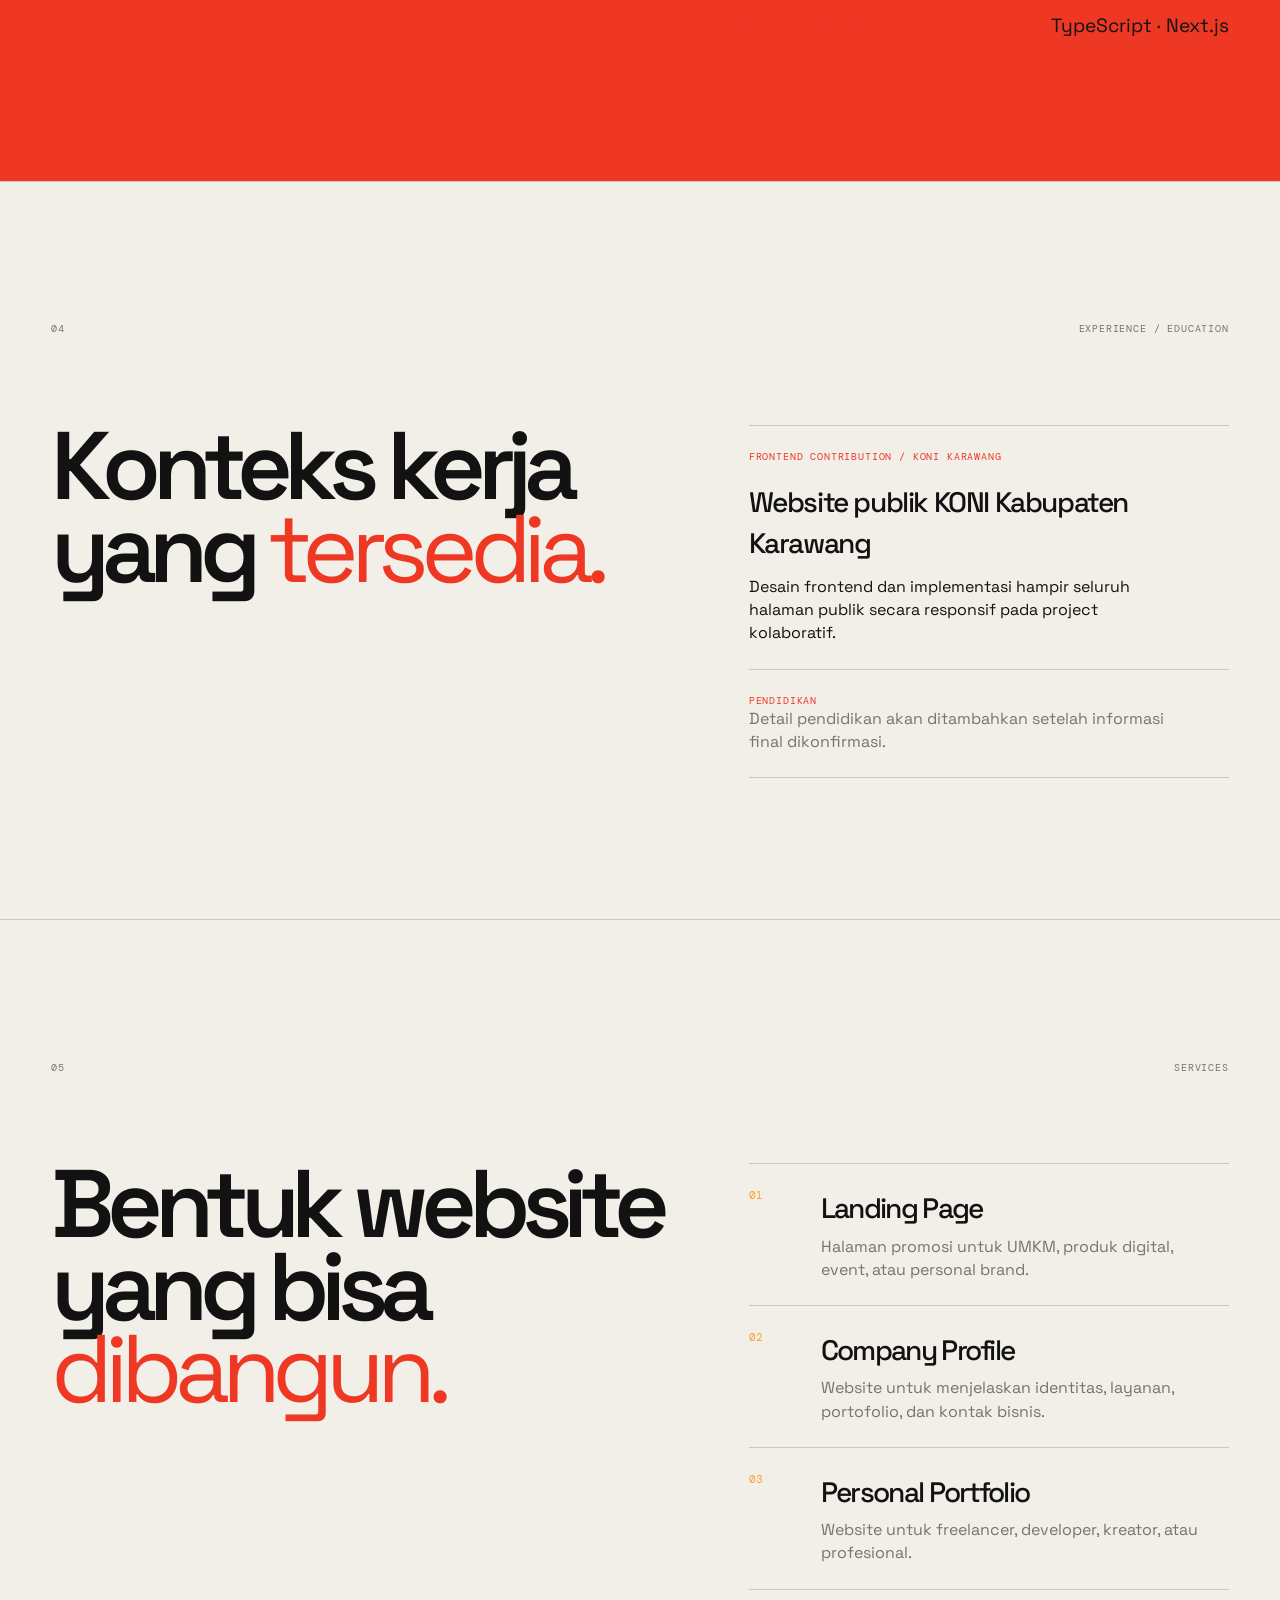
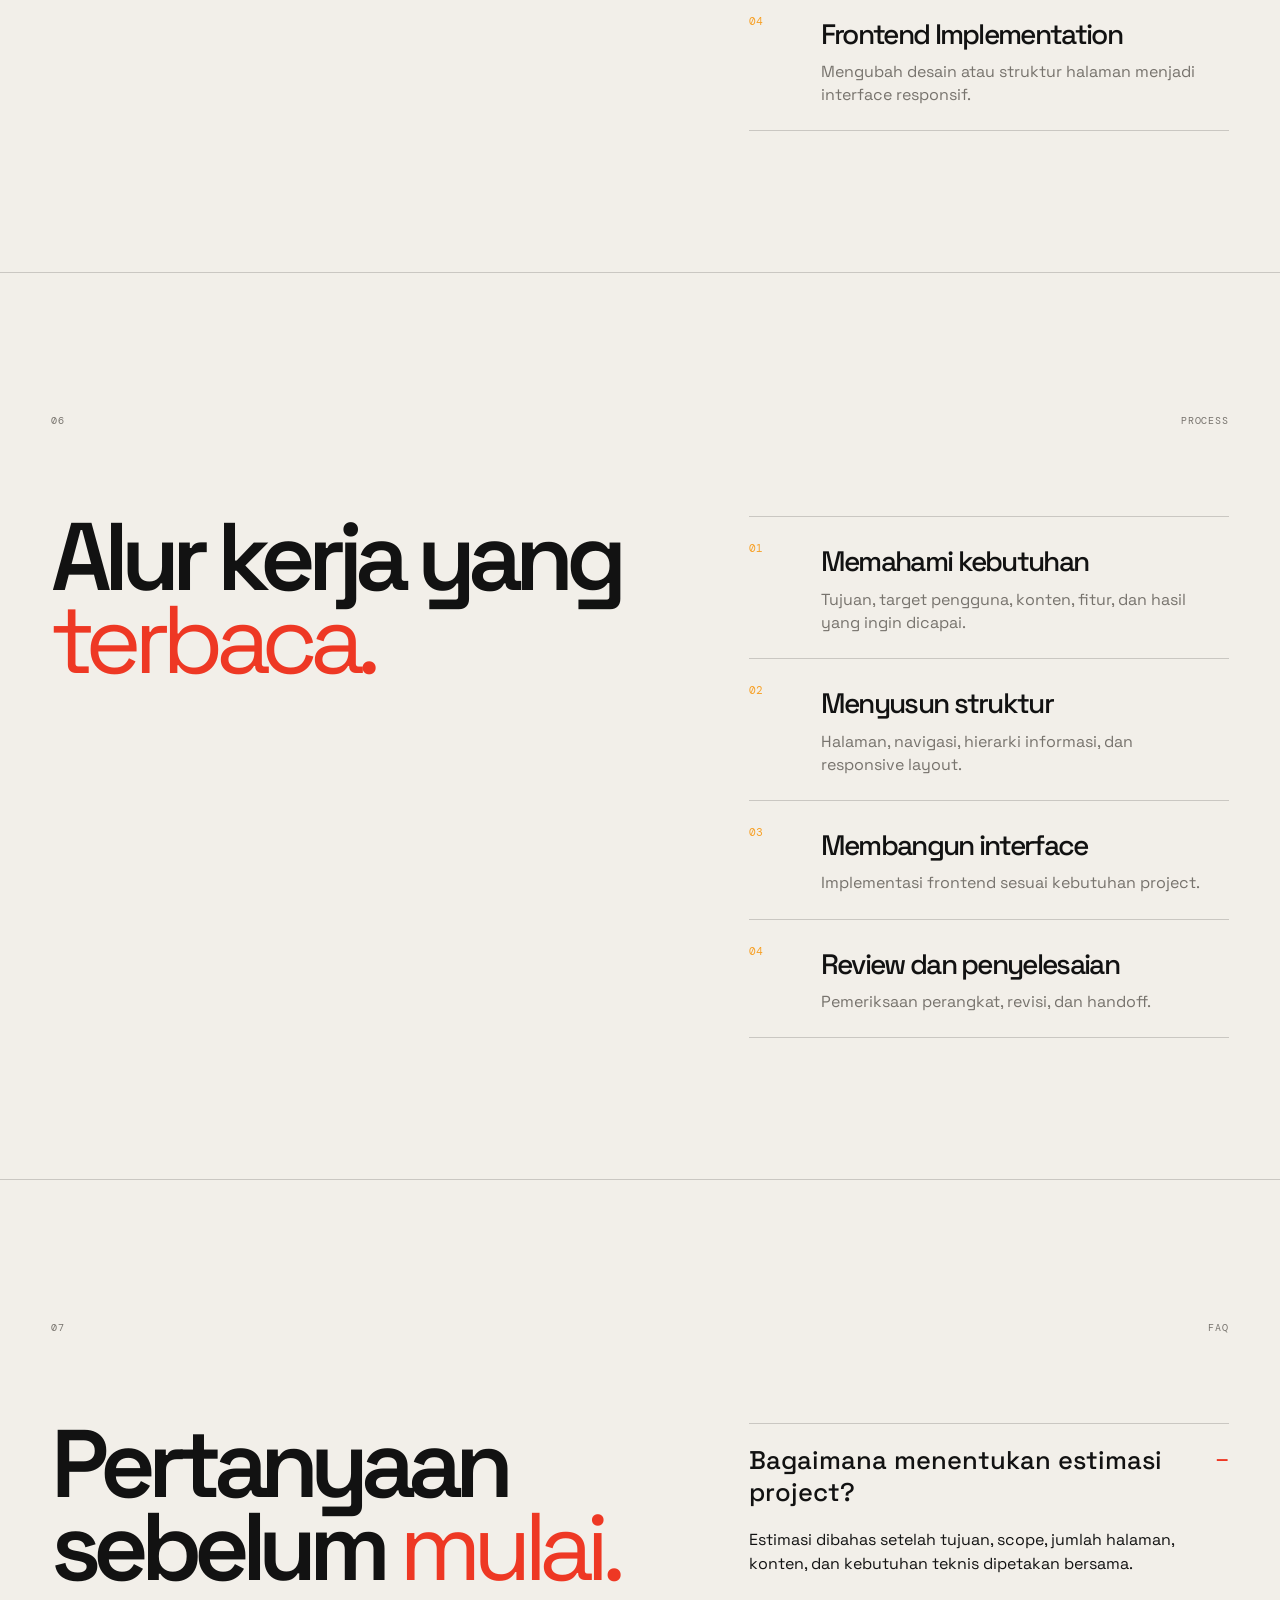
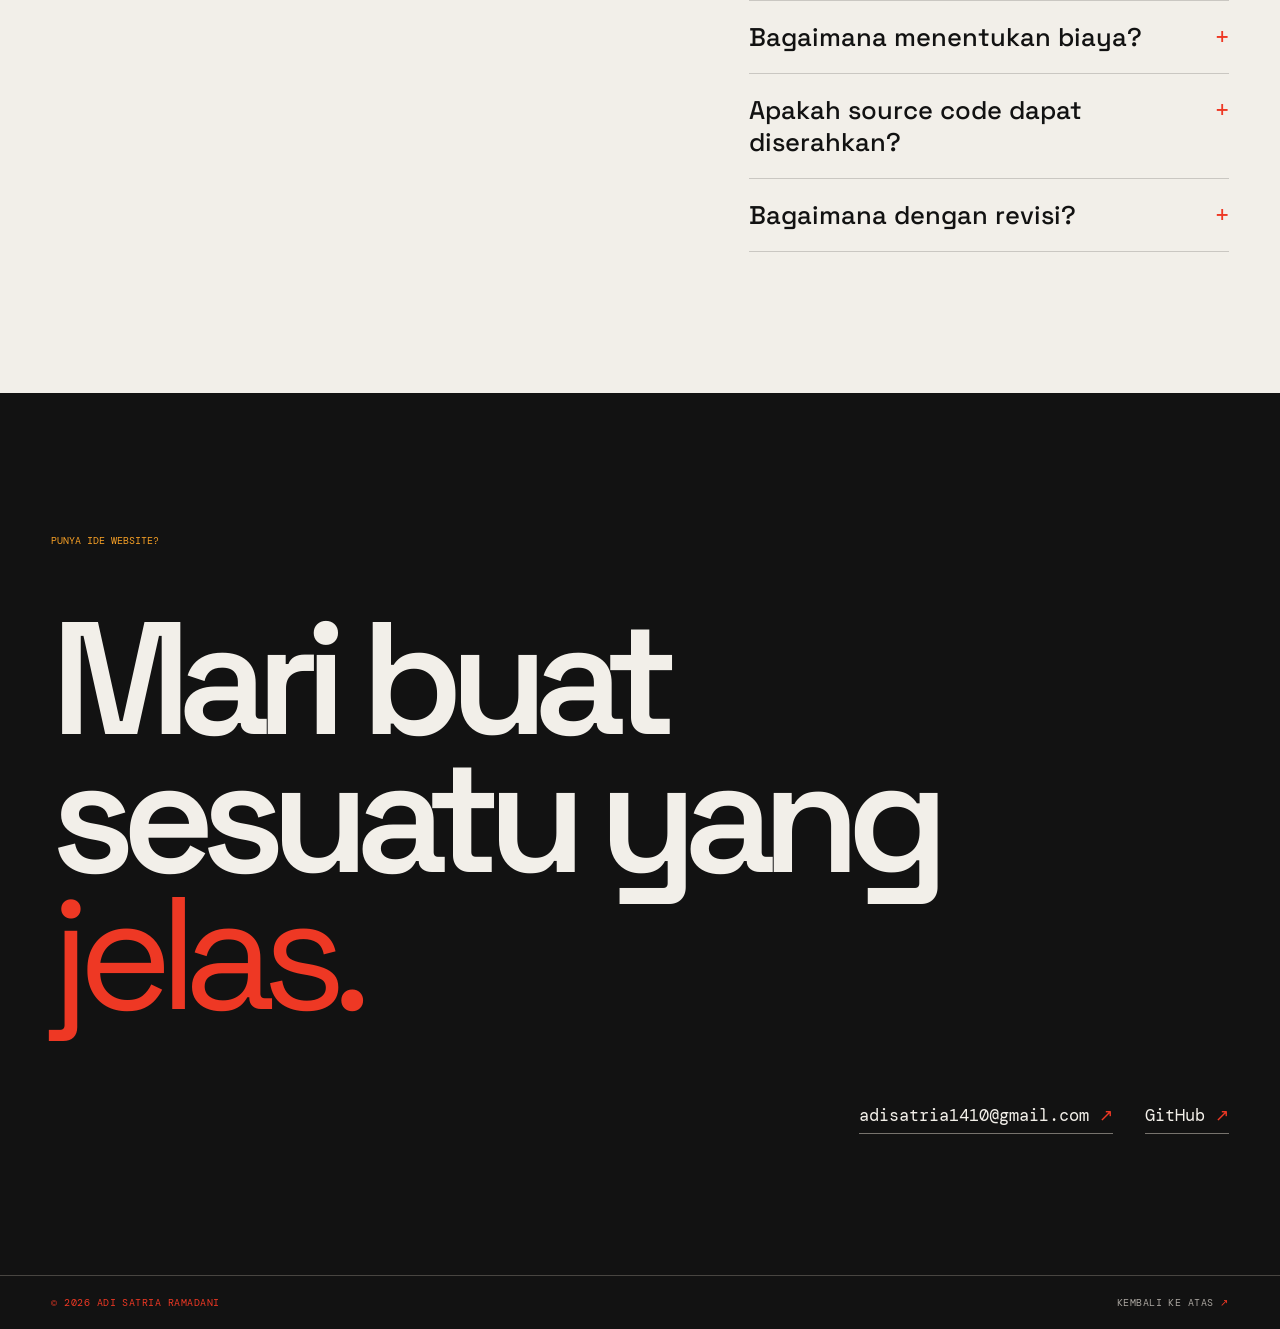
==== commit 83140f97: "feat: update CSS variables and enhance layout structure - Added new CSS variables for orange, sectio" ====
--- a/index.html
+++ b/index.html
@@ -1,72 +1,240 @@
 <!DOCTYPE html>
-<html lang="id">
+<html lang="id" class="no-js">
 <head>
   <meta charset="UTF-8" />
   <meta name="viewport" content="width=device-width, initial-scale=1.0" />
+  <meta name="theme-color" content="#121212" />
   <title>Adi Satria Ramadani — Frontend Developer</title>
-  <meta name="description" content="Portofolio Adi Satria Ramadani, Frontend Developer. Jasa company profile, landing page UMKM, aplikasi mobile, dan personal portfolio." />
+  <meta name="description" content="Portfolio Adi Satria Ramadani, Frontend Developer yang membangun interface web jelas, responsif, dan mudah digunakan." />
+  <meta property="og:type" content="website" />
   <meta property="og:title" content="Adi Satria Ramadani — Frontend Developer" />
-  <meta property="og:description" content="Membantu bisnis dan personal brand tampil profesional di web." />
-  <meta property="og:image" content="assets/images/og-preview-template.svg" />
-  <link rel="icon" href="assets/images/favicon-template.svg" type="image/svg+xml" />
+  <meta property="og:description" content="Portfolio frontend, project, services, dan cara menghubungi Adi Satria Ramadani." />
+  <link rel="canonical" href="./" />
   <link rel="preconnect" href="https://fonts.googleapis.com" />
   <link rel="preconnect" href="https://fonts.gstatic.com" crossorigin />
   <link href="https://fonts.googleapis.com/css2?family=DM+Mono:wght@400;500&family=Space+Grotesk:wght@400;500;600;700&display=swap" rel="stylesheet" />
-  <link rel="stylesheet" href="css/variables.css" /><link rel="stylesheet" href="css/style.css" /><link rel="stylesheet" href="css/projects.css" />
+  <link rel="stylesheet" href="css/variables.css" />
+  <link rel="stylesheet" href="css/style.css" />
+  <link rel="stylesheet" href="css/projects.css" />
 </head>
 <body>
-  <div class="preloader" id="preloader" role="status" aria-live="polite"><span>ASR / 2026</span><span class="preloader__bar" aria-hidden="true"></span></div>
-  <header class="navbar" id="navbar"><a href="#hero" class="navbar__brand" aria-label="Kembali ke beranda">ASR<span>®</span></a><nav class="navbar__links" id="navLinks" aria-label="Navigasi utama"><a href="#about">01 / Tentang</a><a href="#skills">02 / Keahlian</a><a href="#experience">03 / Pengalaman</a><a href="#projects">04 / Proyek</a><a href="#faq">05 / FAQ</a></nav><a class="navbar__contact" href="#contact">Hubungi saya <span>↗</span></a><button class="navbar__toggle" id="navToggle" aria-label="Buka menu" aria-expanded="false"><span></span><span></span></button></header>
-  <main>
-    <section id="hero" class="hero"><div class="hero__topline"><p>PORTOFOLIO / 2026</p><p>OPEN TO WORK · INDONESIA</p></div><div class="hero__title-wrap"><p class="hero__role">FRONTEND<br>DEVELOPER</p><h1 class="hero__title" aria-label="Adi Satria Ramadani"><span>ADI</span><span>SATRIA</span><span>RAMADANI</span></h1></div><figure class="hero__portrait"><img src="assets/images/profile-template.svg" alt="Template foto profil Adi Satria Ramadani" /><figcaption>PROFILE / TEMPLATE</figcaption></figure><div class="hero__bottom"><p class="hero__intro">Membantu bisnis dan personal brand tampil profesional di web — dari company profile, landing page UMKM, hingga aplikasi mobile.</p><a href="#about" class="scroll-cue"><i></i> JELAJAHI PORTOFOLIO</a><a href="assets/cv/CV-Adi-Satria-Ramadani-template.pdf" class="round-link" download aria-label="Download CV template">CV <span>↓</span></a></div><div class="hero__number" aria-hidden="true">01</div><div class="speed-lines" aria-hidden="true"></div></section>
-    <section id="about" class="section about"><div class="section__meta"><span>01</span><span>TENTANG SAYA</span></div><div class="about__content"><h2>Membangun pengalaman digital yang <em>bermakna.</em></h2><div class="about__copy"><p>Saya adalah frontend developer yang fokus pada kualitas detail, desain yang berani, dan pengalaman pengguna yang intuitif. Saya membantu bisnis melalui website company profile, landing page UMKM, aplikasi mobile, dan personal portfolio.</p><ul class="tag-list"><li>Problem solving</li><li>Kolaborasi tim</li><li>Cepat belajar</li><li>TypeScript</li><li>Next.js</li><li>UI/UX Fundamentals</li></ul></div></div></section>
-    <section id="skills" class="section skills"><div class="section__meta"><span>02</span><span>KEAHLIAN</span></div><div class="skills__content"><h2>Fondasi untuk produk yang <em>kuat.</em></h2><ul class="skill-list"><li><span>01</span> HTML <b>Markup</b></li><li><span>02</span> CSS <b>Styling</b></li><li><span>03</span> JavaScript <b>Interaksi</b></li><li><span>04</span> React Native <b>Mobile</b></li></ul></div></section>
-    <section id="experience" class="section experience"><div class="section__meta"><span>03</span><span>PENGALAMAN</span></div><article class="experience__card"><div class="experience__year">01 / MAGANG</div><div><p class="eyebrow">PENGALAMAN KERJA</p><h2>Frontend Developer<br><em>Intern.</em></h2><p class="experience__company">PT. CyberIndoMediaUtama</p><p class="experience__period">DURASI 5 BULAN / MARET—AGUSTUS</p></div><a href="#contact" class="arrow-link" aria-label="Hubungi saya">↗</a></article><div class="education"><span>PENDIDIKAN</span><p>S1 Sistem Informasi</p><p>Universitas Bina Sarana Informatika</p></div></section>
-    <section id="projects" class="section projects">
-      <div class="section__meta"><span>04</span><span>STUDI KASUS</span></div>
-      <div class="projects__content">
-        <h2>Project #1:<br>Portofolio yang <em>bergerak.</em></h2>
-        <article class="project-card" aria-labelledby="project-one-title">
-          <div class="project-card__header"><p class="eyebrow">PORTOFOLIO PRIBADI / 2026</p><span>01 / STUDI KASUS</span></div>
-          <div class="project-card__intro">
-            <h3 id="project-one-title">Membangun ruang profesional yang tegas dan mudah dijelajahi.</h3>
-            <p>Website ini memperkenalkan kemampuan frontend, pengalaman, dan layanan Adi dalam satu halaman untuk recruiter serta calon klien.</p>
+  <a class="skip-link" href="#main-content">Lewati ke konten utama</a>
+
+  <div class="preloader" id="preloader" role="status" aria-live="polite">
+    <span>ASR / PORTFOLIO</span>
+    <span class="preloader__bar" aria-hidden="true"></span>
+  </div>
+
+  <header class="navbar" id="navbar">
+    <a href="#hero" class="navbar__brand" aria-label="Adi Satria Ramadani, kembali ke beranda">ASR<span>®</span></a>
+    <nav class="navbar__links" id="navLinks" aria-label="Navigasi utama">
+      <a href="#projects">Karya</a>
+      <a href="#about">Tentang</a>
+      <a href="#skills">Keahlian</a>
+      <a href="#experience">Pengalaman</a>
+      <a href="#services">Layanan</a>
+      <a href="#process">Proses</a>
+      <a href="#faq">FAQ</a>
+    </nav>
+    <a class="navbar__contact" href="#contact">Hubungi saya <span aria-hidden="true">↗</span></a>
+    <button class="navbar__toggle" id="navToggle" type="button" aria-label="Buka menu" aria-controls="navLinks" aria-expanded="false">
+      <span aria-hidden="true"></span><span aria-hidden="true"></span>
+    </button>
+  </header>
+
+  <main id="main-content">
+    <section id="hero" class="hero" aria-labelledby="hero-title">
+      <div class="hero__topline">
+        <p>PORTFOLIO / 2026</p>
+        <p>OPEN TO WORK · INDONESIA</p>
+      </div>
+      <div class="hero__title-wrap">
+        <p class="hero__role">FRONTEND<br />DEVELOPER</p>
+        <h1 id="hero-title" class="hero__title"><span>ADI</span><span>SATRIA</span><span>RAMADANI</span></h1>
+      </div>
+      <div class="hero__bottom">
+        <p class="hero__intro">Frontend Developer yang mengubah ide menjadi pengalaman digital yang jelas, responsif, dan mudah digunakan.</p>
+        <div class="hero__actions">
+          <a class="button button--solid" href="#projects">Lihat karya <span aria-hidden="true">↘</span></a>
+          <a class="button button--outline" href="#contact">Hubungi saya <span aria-hidden="true">↗</span></a>
+        </div>
+      </div>
+      <div class="hero__status" aria-label="Status kerja">
+        <span>AVAILABLE FOR SELECTED PROJECTS</span>
+        <span>01 / INTRO</span>
+      </div>
+      <div class="hero__number" aria-hidden="true">01</div>
+      <div class="speed-lines" aria-hidden="true"></div>
+    </section>
+
+    <section id="projects" class="section projects" aria-labelledby="projects-title">
+      <div class="section__meta"><span>01</span><span>SELECTED PROJECTS</span></div>
+      <div class="section-heading">
+        <p class="eyebrow">BUKTI KERJA / 02 PROJECT</p>
+        <h2 id="projects-title">Karya yang memberi <em>konteks.</em></h2>
+        <p class="section-heading__lede">Dua project berikut menunjukkan cara saya menyusun interface, menjaga detail responsive, dan menjelaskan kontribusi secara terbuka.</p>
+      </div>
+
+      <div class="project-list">
+        <article class="project-card project-card--paper" aria-labelledby="project-one-title">
+          <div class="project-card__header"><span class="project-card__number">01</span><span>PERSONAL PROJECT</span></div>
+          <div class="project-card__body">
+            <div class="project-card__intro">
+              <p class="eyebrow">IN DEVELOPMENT / 2026</p>
+              <h3 id="project-one-title">Portfolio pribadi untuk membaca kemampuan dengan cepat.</h3>
+              <p>Website satu halaman untuk memperkenalkan profil, karya, pengalaman, dan jalur kontak dalam alur yang mudah dipindai recruiter maupun calon klien.</p>
+            </div>
+            <dl class="project-card__details">
+              <div><dt>FOCUS</dt><dd>Responsive layout, navigasi anchor, progressive enhancement, dan interaksi dasar.</dd></div>
+              <div><dt>STACK</dt><dd>HTML5 · CSS3 · JavaScript vanilla</dd></div>
+              <div><dt>STATUS</dt><dd>In development</dd></div>
+            </dl>
           </div>
-          <dl class="project-card__details">
-            <div><dt>BRIEF AWAL</dt><dd>Membuat portofolio pribadi yang ringkas untuk melamar kerja sekaligus menawarkan jasa company profile, landing page UMKM, dan aplikasi mobile.</dd></div>
-            <div><dt>KEPUTUSAN DESAIN</dt><dd>Gaya dark editorial, tipografi besar, aksen merah, dan nomor section mengambil inspirasi dari ritme visual website F1. Card gelap memberi ruang khusus bagi cerita proyek.</dd></div>
-            <div><dt>TECH STACK</dt><dd>HTML5 dan CSS3 untuk struktur serta tampilan responsif; JavaScript vanilla untuk menu mobile dan animasi reveal, tanpa framework atau build tool.</dd></div>
-            <div><dt>TANTANGAN</dt><dd>Informasi profil dan layanan di bagian Tentang cukup padat. Hierarki tipografi, label singkat, dan jarak antar elemen membantu konten tetap mudah dipindai dalam gaya editorial minimal.</dd></div>
-          </dl>
         </article>
-      </div>
-    </section>
-    <section id="faq" class="section faq">
-      <div class="section__meta"><span>05</span><span>FAQ KLIEN</span></div>
+
+        <article class="project-card project-card--ink" aria-labelledby="project-two-title">
+          <div class="project-card__header"><span class="project-card__number">02</span><span>COLLABORATIVE PROJECT</span></div>
+          <div class="project-card__body">
+            <div class="project-card__intro">
+              <p class="eyebrow">KONI KABUPATEN KARAWANG / WEBSITE PUBLIK</p>
+              <h3 id="project-two-title">Interface publik untuk informasi olahraga Karawang.</h3>
+              <p>Saya mendesain dan mengimplementasikan hampir seluruh halaman publik website secara responsif. Backend dan admin panel Filament dikerjakan anggota tim lain.</p>
+            </div>
+            <div class="project-card__media" aria-label="Preview screenshot KONI">
+              <figure class="project-preview project-preview--desktop">
+                <div class="project-preview__screen" role="img" aria-label="Screenshot desktop website KONI Kabupaten Karawang menunggu aset final">SCREENSHOT DESKTOP<br /><span>KONI KARAWANG</span></div>
+                <figcaption>DESKTOP PREVIEW</figcaption>
+              </figure>
+              <figure class="project-preview project-preview--mobile">
+                <div class="project-preview__screen" role="img" aria-label="Screenshot mobile website KONI Kabupaten Karawang menunggu aset final">SCREENSHOT MOBILE<br /><span>KONI KARAWANG</span></div>
+                <figcaption>MOBILE PREVIEW</figcaption>
+              </figure>
+            </div>
+            <dl class="project-card__details">
+              <div><dt>CONTRIBUTION</dt><dd>Frontend design dan implementation pada halaman publik responsif.</dd></div>
+              <div><dt>COLLABORATION</dt><dd>Backend dan admin panel Filament dikerjakan anggota tim lain.</dd></div>
+              <div><dt>LIVE WEBSITE</dt><dd><a class="inline-link" href="https://konikarawang.or.id/" target="_blank" rel="noopener noreferrer">Buka Website Live <span aria-hidden="true">↗</span></a></dd></div>
+            </dl>
+          </div>
+        </article>
+      </div>
+    </section>
+
+    <section id="about" class="section about" aria-labelledby="about-title">
+      <div class="section__meta"><span>02</span><span>TENTANG SAYA</span></div>
+      <div class="about__content">
+        <h2 id="about-title">Mengubah kebutuhan menjadi interface yang <em>terstruktur.</em></h2>
+        <div class="about__copy">
+          <p>Saya adalah Frontend Developer yang tertarik pada proses mengubah kebutuhan menjadi interface web yang terstruktur dan mudah digunakan. Saya mengerjakan implementasi layout, responsive design, interaksi frontend, serta memastikan tampilan dapat berjalan dengan baik di berbagai perangkat.</p>
+          <p>Saya memiliki pengalaman mengerjakan frontend website publik, termasuk website KONI Kabupaten Karawang, dan sedang mengembangkan portfolio pribadi untuk mendokumentasikan karya, proses belajar, serta kemampuan saya dalam membangun produk digital.</p>
+          <a class="text-link" href="#contact">Bicarakan kebutuhan project <span aria-hidden="true">↗</span></a>
+        </div>
+      </div>
+    </section>
+
+    <section id="skills" class="section skills" aria-labelledby="skills-title">
+      <div class="section__meta"><span>03</span><span>SKILLS / EVIDENCE</span></div>
+      <div class="skills__content">
+        <h2 id="skills-title">Fondasi untuk interface yang <em>jelas.</em></h2>
+        <div>
+          <ul class="skill-list">
+            <li><span>01</span><a href="#project-one-title">HTML5</a><b>Structure</b></li>
+            <li><span>02</span><a href="#project-one-title">CSS3</a><b>Responsive styling</b></li>
+            <li><span>03</span><a href="#project-two-title">JavaScript vanilla</a><b>Interaction</b></li>
+            <li><span>04</span><a href="#project-two-title">Frontend implementation</a><b>Public website</b></li>
+            <li><span>05</span><a href="#project-one-title">UI design</a><b>Editorial systems</b></li>
+            <li><span>06</span><a href="#projects">Problem solving</a><b>Project context</b></li>
+          </ul>
+          <div class="learning-list"><span class="eyebrow">CURRENTLY LEARNING</span><p>TypeScript · Next.js</p></div>
+        </div>
+      </div>
+    </section>
+
+    <section id="experience" class="section experience" aria-labelledby="experience-title">
+      <div class="section__meta"><span>04</span><span>EXPERIENCE / EDUCATION</span></div>
+      <div class="experience__content">
+        <h2 id="experience-title">Konteks kerja yang <em>tersedia.</em></h2>
+        <div class="experience__items">
+          <article class="experience__item">
+            <p class="eyebrow">FRONTEND CONTRIBUTION / KONI KARAWANG</p>
+            <h3>Website publik KONI Kabupaten Karawang</h3>
+            <p>Desain frontend dan implementasi hampir seluruh halaman publik secara responsif pada project kolaboratif.</p>
+          </article>
+          <article class="experience__item experience__item--muted">
+            <p class="eyebrow">PENDIDIKAN</p>
+            <p>Detail pendidikan akan ditambahkan setelah informasi final dikonfirmasi.</p>
+          </article>
+        </div>
+      </div>
+    </section>
+
+    <section id="services" class="section services" aria-labelledby="services-title">
+      <div class="section__meta"><span>05</span><span>SERVICES</span></div>
+      <div class="services__content">
+        <h2 id="services-title">Bentuk website yang bisa <em>dibangun.</em></h2>
+        <ol class="service-list">
+          <li><span>01</span><div><h3>Landing Page</h3><p>Halaman promosi untuk UMKM, produk digital, event, atau personal brand.</p></div></li>
+          <li><span>02</span><div><h3>Company Profile</h3><p>Website untuk menjelaskan identitas, layanan, portofolio, dan kontak bisnis.</p></div></li>
+          <li><span>03</span><div><h3>Personal Portfolio</h3><p>Website untuk freelancer, developer, kreator, atau profesional.</p></div></li>
+          <li><span>04</span><div><h3>Frontend Implementation</h3><p>Mengubah desain atau struktur halaman menjadi interface responsif.</p></div></li>
+        </ol>
+      </div>
+    </section>
+
+    <section id="process" class="section process" aria-labelledby="process-title">
+      <div class="section__meta"><span>06</span><span>PROCESS</span></div>
+      <div class="process__content">
+        <h2 id="process-title">Alur kerja yang <em>terbaca.</em></h2>
+        <ol class="process-list">
+          <li><span>01</span><div><h3>Memahami kebutuhan</h3><p>Tujuan, target pengguna, konten, fitur, dan hasil yang ingin dicapai.</p></div></li>
+          <li><span>02</span><div><h3>Menyusun struktur</h3><p>Halaman, navigasi, hierarki informasi, dan responsive layout.</p></div></li>
+          <li><span>03</span><div><h3>Membangun interface</h3><p>Implementasi frontend sesuai kebutuhan project.</p></div></li>
+          <li><span>04</span><div><h3>Review dan penyelesaian</h3><p>Pemeriksaan perangkat, revisi, dan handoff.</p></div></li>
+        </ol>
+      </div>
+    </section>
+
+    <section id="faq" class="section faq" aria-labelledby="faq-title">
+      <div class="section__meta"><span>07</span><span>FAQ</span></div>
       <div class="faq__content">
-        <h2>Pertanyaan sebelum <em>mulai.</em></h2>
+        <h2 id="faq-title">Pertanyaan sebelum <em>mulai.</em></h2>
         <div class="faq__list">
           <article class="faq__item">
-            <h3><button type="button" aria-expanded="true" aria-controls="faq-answer-1" data-faq-toggle>Berapa lama pengerjaannya?</button></h3>
-            <div class="faq__answer" id="faq-answer-1">Landing page sederhana biasanya selesai dalam 1–2 minggu. Durasi menyesuaikan jumlah halaman, kesiapan konten, dan tingkat interaksi yang dibutuhkan.</div>
-          </article>
-          <article class="faq__item">
-            <h3><button type="button" aria-expanded="true" aria-controls="faq-answer-2" data-faq-toggle>Bagaimana menentukan biaya proyek?</button></h3>
-            <div class="faq__answer" id="faq-answer-2">Biaya dibahas setelah scope, jumlah halaman, dan kebutuhan teknis dipetakan. Saya akan kirim estimasi yang transparan sebelum pengerjaan dimulai.</div>
-          </article>
-          <article class="faq__item">
-            <h3><button type="button" aria-expanded="true" aria-controls="faq-answer-3" data-faq-toggle>Siapa yang memiliki source code?</button></h3>
-            <div class="faq__answer" id="faq-answer-3">Source code diserahkan kepada klien setelah proyek selesai dan kewajiban pembayaran terpenuhi. Detail lisensi dapat disepakati di awal.</div>
-          </article>
-          <article class="faq__item">
-            <h3><button type="button" aria-expanded="true" aria-controls="faq-answer-4" data-faq-toggle>Apakah ada revisi?</button></h3>
-            <div class="faq__answer" id="faq-answer-4">Ada. Jumlah putaran revisi dan batasannya ditentukan di scope agar arah desain tetap jelas dan jadwal tetap terjaga.</div>
-          </article>
-        </div>
-      </div>
-    </section>
-    <section id="contact" class="contact"><p class="contact__eyebrow">PUNYA IDE BISNIS?</p><h2>YUK, WUJUDKAN<br><em>SECARA ONLINE.</em></h2><div class="contact__links"><a href="mailto:adisatria1410@gmail.com">adisatria1410@gmail.com <span>↗</span></a><a href="https://github.com/Adi-satria1410" target="_blank" rel="noopener">GitHub <span>↗</span></a></div></section>
-  </main><a class="whatsapp-float" href="https://wa.me/0000000000?text=Halo%20Adi%2C%20saya%20tertarik%20dengan%20layanan%20Anda" target="_blank" rel="noopener" aria-label="Hubungi Adi melalui WhatsApp">WA <span>↗</span></a><footer class="footer"><span>© 2026 ADI SATRIA RAMADANI</span><span>DIBUAT DENGAN TUJUAN</span></footer><script src="js/main.js"></script><script src="js/animations.js"></script>
-  <!-- TODO: Ganti YOUR-CODE dengan site code GoatCounter sebelum publish. -->
-  <script data-goatcounter="https://YOUR-CODE.goatcounter.com/count" async src="//gc.zgo.at/count.js"></script>
-</body></html>
+            <h3><button type="button" aria-expanded="true" aria-controls="faq-answer-1" data-faq-toggle>Bagaimana menentukan estimasi project?</button></h3>
+            <div class="faq__answer" id="faq-answer-1">Estimasi dibahas setelah tujuan, scope, jumlah halaman, konten, dan kebutuhan teknis dipetakan bersama.</div>
+          </article>
+          <article class="faq__item">
+            <h3><button type="button" aria-expanded="true" aria-controls="faq-answer-2" data-faq-toggle>Bagaimana menentukan biaya?</button></h3>
+            <div class="faq__answer" id="faq-answer-2">Biaya dibicarakan berdasarkan scope dan kebutuhan teknis. Rincian diberikan setelah ruang lingkup project jelas.</div>
+          </article>
+          <article class="faq__item">
+            <h3><button type="button" aria-expanded="true" aria-controls="faq-answer-3" data-faq-toggle>Apakah source code dapat diserahkan?</button></h3>
+            <div class="faq__answer" id="faq-answer-3">Kepemilikan dan bentuk handoff source code dibahas di awal dan disepakati sesuai scope project.</div>
+          </article>
+          <article class="faq__item">
+            <h3><button type="button" aria-expanded="true" aria-controls="faq-answer-4" data-faq-toggle>Bagaimana dengan revisi?</button></h3>
+            <div class="faq__answer" id="faq-answer-4">Jumlah dan batas revisi ditentukan dalam scope agar proses review tetap jelas.</div>
+          </article>
+        </div>
+      </div>
+    </section>
+
+    <section id="contact" class="contact" aria-labelledby="contact-title">
+      <p class="contact__eyebrow">PUNYA IDE WEBSITE?</p>
+      <h2 id="contact-title">Mari buat sesuatu yang <em>jelas.</em></h2>
+      <div class="contact__links">
+        <a href="mailto:adisatria1410@gmail.com">adisatria1410@gmail.com <span aria-hidden="true">↗</span></a>
+        <a href="https://github.com/Adi-satria1410" target="_blank" rel="noopener noreferrer">GitHub <span aria-hidden="true">↗</span></a>
+      </div>
+    </section>
+  </main>
+
+  <footer class="footer">
+    <span>© 2026 ADI SATRIA RAMADANI</span>
+    <a href="#hero">KEMBALI KE ATAS <span aria-hidden="true">↗</span></a>
+  </footer>
+
+  <script src="js/main.js"></script>
+  <script src="js/animations.js"></script>
+</body>
+</html>
--- a/css/variables.css
+++ b/css/variables.css
@@ -1 +1,14 @@
-:root{--ink:#121212;--paper:#f2efe9;--red:#ee3824;--line:rgba(18,18,18,.18);--muted:#77736d;--display:'Space Grotesk',sans-serif;--mono:'DM Mono',monospace;--pad:clamp(1.25rem,4vw,4.5rem)}
+:root {
+  --ink: #121212;
+  --paper: #f2efe9;
+  --red: #ee3824;
+  --orange: #f7a026;
+  --line: rgba(18, 18, 18, .18);
+  --muted: #77736d;
+  --display: 'Space Grotesk', sans-serif;
+  --mono: 'DM Mono', monospace;
+  --pad: clamp(1.25rem, 4vw, 4.5rem);
+  --section-space: clamp(4.75rem, 11vw, 10rem);
+  --focus: 0 0 0 3px var(--paper), 0 0 0 6px var(--orange);
+  --content-width: 90rem;
+}
--- a/css/style.css
+++ b/css/style.css
@@ -1,7 +1,930 @@
-*{box-sizing:border-box;margin:0;padding:0}html{scroll-behavior:smooth}body{background:var(--paper);color:var(--ink);font-family:var(--display);overflow-x:hidden}a{color:inherit;text-decoration:none}ul{list-style:none}.navbar{height:76px;padding:0 var(--pad);display:flex;align-items:center;justify-content:space-between;position:fixed;inset:0 0 auto;z-index:10;color:var(--paper);border-bottom:1px solid transparent;transition:background-color .45s ease,backdrop-filter .45s ease,border-color .45s ease}.navbar.is-scrolled{background:rgba(18,18,18,.68);backdrop-filter:blur(14px);border-color:rgba(242,239,233,.16)}.navbar__brand{font-size:1.6rem;font-weight:700;letter-spacing:-.1em}.navbar__brand span{font-size:.52rem;vertical-align:top;margin-left:4px}.navbar__links{position:absolute;left:50%;transform:translateX(-50%);display:flex;gap:.7rem;white-space:nowrap;font:10px var(--mono);letter-spacing:.04em}.navbar__links a,.navbar__contact{transition:color .2s}.navbar__links a:hover{color:var(--red)}.navbar__contact{font:500 11px var(--mono);text-transform:uppercase;position:relative;z-index:0;padding:.75rem 1rem;margin-right:-1rem;transition:color .25s}.navbar__contact:before{content:'';position:absolute;inset:0;background:var(--red);border-radius:100px;transform:scaleX(0);transform-origin:right;transition:transform .3s cubic-bezier(.16,1,.3,1);z-index:-1}.navbar__contact:hover{color:var(--paper)}.navbar__contact:hover:before{transform:scaleX(1);transform-origin:left}.navbar__contact span{font-size:1rem;margin-left:.5rem}.navbar__toggle{display:none}.hero{background:var(--ink);color:var(--paper);min-height:100svh;padding:108px var(--pad) 2.25rem;position:relative;overflow:hidden;display:flex;flex-direction:column;justify-content:space-between}.hero__topline,.hero__bottom{display:flex;justify-content:space-between;align-items:flex-start;position:relative;z-index:2;font:10px var(--mono);letter-spacing:.06em}.hero__topline{color:#bebbb5}.hero__title-wrap{position:relative;z-index:2}.hero__role{font:10px var(--mono);line-height:1.35;color:var(--red);position:absolute;left:0;top:-1.8rem}.hero__title{font-size:clamp(4.25rem,11.35vw,12rem);line-height:.78;letter-spacing:-.095em;font-weight:700;margin-left:-.08em;position:relative}.hero__title span{display:block}.hero__title span:nth-child(2){padding-left:10vw}.hero__title span:nth-child(3){padding-left:2vw;color:var(--red)}.hero__bottom{align-items:end}.hero__intro{font-size:clamp(.8rem,1.2vw,1.05rem);line-height:1.4;max-width:30ch;color:#c4c1bc}.scroll-cue{font:10px var(--mono);letter-spacing:.04em}.scroll-cue i{width:7px;height:7px;display:inline-block;border:1px solid var(--red);border-radius:50%;margin-right:7px}.round-link{width:86px;height:86px;border:1px solid #77736d;border-radius:50%;display:grid;place-content:center;text-align:center;font:11px var(--mono);transition:.25s}.round-link span{font-size:1.2rem;color:var(--red);line-height:1}.round-link:hover{background:var(--red);border-color:var(--red);color:var(--ink)}.round-link:hover span{color:var(--ink)}.hero__number{position:absolute;right:-.04em;bottom:6rem;font-size:clamp(12rem,31vw,31rem);line-height:.6;color:#1f1f1f;font-weight:700;letter-spacing:-.13em}.speed-lines{position:absolute;width:68vw;height:1px;background:var(--red);transform:rotate(-32deg);right:-24vw;top:48%;box-shadow:0 10px 0 rgba(238,56,36,.45),0 25px 0 rgba(238,56,36,.18)}.section{padding:clamp(4.5rem,11vw,10rem) var(--pad);border-top:1px solid var(--line)}.section__meta{display:flex;justify-content:space-between;font:10px var(--mono);letter-spacing:.08em;color:var(--muted);margin-bottom:clamp(3rem,8vw,7rem)}.about__content,.skills__content{display:grid;grid-template-columns:1.15fr .85fr;gap:3rem}.section h2,.contact h2{font-size:clamp(3.3rem,7.5vw,8rem);letter-spacing:-.085em;line-height:.84;font-weight:600}.section h2 em,.contact h2 em{font-weight:400;font-style:normal;color:var(--red)}.about__copy{max-width:32rem;padding-top:.5rem;font-size:clamp(1rem,1.5vw,1.35rem);line-height:1.45}.tag-list{display:flex;flex-wrap:wrap;gap:.5rem;margin-top:2rem}.tag-list li{border:1px solid var(--ink);border-radius:100px;padding:.55rem .85rem;text-transform:uppercase;font:10px var(--mono)}.skills{background:var(--red)}.skills .section__meta{color:rgba(18,18,18,.62)}.skills h2 em{color:var(--paper)}.skill-list{border-top:1px solid var(--ink)}.skill-list li{display:grid;grid-template-columns:3rem 1fr auto;padding:1.15rem 0;border-bottom:1px solid var(--ink);font-size:clamp(1.35rem,2.35vw,2.35rem);letter-spacing:-.06em}.skill-list span,.skill-list b{font:10px var(--mono);letter-spacing:0;padding-top:.5rem}.skill-list b{font-weight:400;color:rgba(18,18,18,.66)}.experience__card{background:var(--ink);color:var(--paper);padding:clamp(1.5rem,4vw,4rem);display:grid;grid-template-columns:.6fr 1.3fr auto;min-height:350px;align-items:start}.experience__year,.eyebrow,.education>span{font:10px var(--mono);letter-spacing:.08em;color:#aaa6a0}.experience__card h2{margin-top:1.5rem}.experience__company{font:13px var(--mono);margin-top:1.5rem;color:#aaa6a0}.arrow-link{font-size:3rem;color:var(--red);line-height:.6}.education{display:grid;grid-template-columns:.6fr 1.3fr 1fr;padding:1.6rem 0;border-bottom:1px solid var(--line);font-size:clamp(.85rem,1.3vw,1.1rem)}.contact{background:var(--ink);color:var(--paper);padding:clamp(5rem,13vw,12rem) var(--pad) 2.5rem;min-height:75svh;display:flex;flex-direction:column;justify-content:space-between}.contact__eyebrow{font:10px var(--mono);color:var(--red);margin-bottom:4rem}.contact h2{font-size:clamp(4rem,12.5vw,13rem)}.contact__links{display:flex;gap:2rem;margin-top:5rem;justify-content:flex-end}.contact__links a{font:clamp(.85rem,1.3vw,1.25rem) var(--mono);border-bottom:1px solid #77736d;padding-bottom:.45rem;transition:border-color .2s,color .2s}.contact__links a:hover{color:var(--red);border-color:var(--red)}.contact__links span{color:var(--red)}.footer{background:var(--ink);border-top:1px solid #484541;color:#aaa6a0;padding:1.25rem var(--pad);display:flex;justify-content:space-between;font:9px var(--mono);letter-spacing:.05em}.hero>*{opacity:0;transform:translateY(20px)}.hero.is-loaded>*{animation:rise .8s cubic-bezier(.16,1,.3,1) forwards}.hero.is-loaded .hero__title-wrap{animation-delay:.12s}.hero.is-loaded .hero__bottom{animation-delay:.25s}.hero.is-loaded .hero__number,.hero.is-loaded .speed-lines{animation-delay:.35s}@keyframes rise{to{opacity:1;transform:translateY(0)}}.reveal-item{opacity:0;transform:translateY(28px);transition:opacity .7s cubic-bezier(.16,1,.3,1),transform .7s cubic-bezier(.16,1,.3,1)}.is-revealed .reveal-item{opacity:1;transform:translateY(0)}.is-revealed .reveal-item:nth-child(2){transition-delay:.12s}.is-revealed .reveal-item:nth-child(3){transition-delay:.24s}.is-revealed .reveal-item:nth-child(4){transition-delay:.36s}@media(prefers-reduced-motion:reduce){*,*:before,*:after{animation-duration:.01ms!important;transition-duration:.01ms!important}.reveal-item{opacity:1;transform:none}}@media(max-width:700px){.navbar{height:64px}.navbar__links,.navbar__contact{display:none}.navbar__toggle{display:grid;gap:5px;background:none;border:0}.navbar__toggle span{width:24px;height:1px;background:var(--paper)}.navbar__links.is-open{display:flex;position:absolute;transform:none;top:64px;left:0;right:0;flex-direction:column;background:var(--ink);padding:1.5rem var(--pad);gap:1.25rem;border-bottom:1px solid #484541}.hero{padding-top:92px;min-height:760px}.hero__title{font-size:clamp(3.65rem,16vw,6.5rem);line-height:.84}.hero__title span:nth-child(2){padding-left:4vw}.hero__bottom{gap:1.4rem;flex-wrap:wrap}.scroll-cue{order:3;width:100%}.round-link{width:68px;height:68px}.hero__number{bottom:8rem}.about__content,.skills__content{grid-template-columns:1fr;gap:2.5rem}.skills__content h2 br{display:none}.experience__card{grid-template-columns:1fr auto;gap:2.5rem;min-height:280px}.experience__card>div:nth-child(2){grid-column:1/-1;grid-row:2}.education{grid-template-columns:1fr;gap:.65rem}.contact__links{justify-content:flex-start;flex-direction:column;gap:1.3rem}.footer{gap:.75rem;flex-direction:column}.speed-lines{width:120vw;right:-65vw}}
-.preloader{position:fixed;inset:0;z-index:30;display:grid;place-content:center;gap:1.25rem;background:var(--ink);color:var(--paper);font:10px var(--mono);letter-spacing:.08em;transition:opacity .35s ease,visibility .35s ease}.preloader.is-hidden{opacity:0;visibility:hidden;pointer-events:none}.preloader__bar{display:block;width:10rem;height:1px;background:var(--red);transform-origin:left;animation:preload .8s cubic-bezier(.16,1,.3,1) forwards}@keyframes preload{from{transform:scaleX(0)}to{transform:scaleX(1)}}.faq__content{display:grid;grid-template-columns:1.15fr .85fr;gap:3rem}.faq__list{border-top:1px solid var(--line)}.faq__item{border-bottom:1px solid var(--line)}.faq__item h3{font:inherit}.faq__item button{width:100%;display:flex;justify-content:space-between;gap:1.5rem;padding:1.25rem 0;background:none;border:0;color:var(--ink);font:500 clamp(1.15rem,2vw,1.8rem) var(--display);text-align:left;cursor:pointer}.faq__item button:after{content:'+';font:1.5rem var(--mono);color:var(--red)}.faq__item button[aria-expanded='true']:after{content:'âˆ’'}.faq__answer{max-width:48ch;padding:0 2.5rem 1.5rem 0;font-size:clamp(.95rem,1.25vw,1.1rem);line-height:1.5}.whatsapp-float{position:fixed;right:var(--pad);bottom:1.5rem;z-index:9;display:grid;place-content:center;width:4.25rem;height:4.25rem;border-radius:50%;background:var(--red);color:var(--ink);font:10px var(--mono);text-align:center;box-shadow:0 0 0 1px var(--ink);transition:transform .25s ease,background-color .25s ease}.whatsapp-float span{font-size:1rem;line-height:1}.whatsapp-float:hover{background:var(--paper);transform:translateY(-4px)}
-@media(prefers-reduced-motion:reduce){.preloader{display:none!important}.preloader__bar{animation:none}}
-@media(max-width:1100px){.navbar__links{gap:.4rem}.faq__content{grid-template-columns:1fr;gap:2.5rem}}
-@media(max-width:700px){.faq__content{gap:2.5rem}.whatsapp-float{right:var(--pad);bottom:1rem;width:3.75rem;height:3.75rem}}
-.hero__portrait{position:absolute;z-index:2;right:var(--pad);top:33%;width:clamp(8rem,17vw,15rem);margin:0;border:1px solid var(--red);background:var(--ink);transform:rotate(3deg)}.hero__portrait img{display:block;width:100%;height:auto}.hero__portrait figcaption{padding:.55rem .65rem;color:var(--paper);font:9px var(--mono);letter-spacing:.06em}.hero__portrait+*{position:relative;z-index:2}@media(max-width:700px){.hero__portrait{right:var(--pad);top:35%;width:clamp(7rem,31vw,10rem);transform:rotate(2deg)}.hero__portrait figcaption{font-size:8px;padding:.4rem}.hero__bottom{padding-top:8rem}}
-.experience__period{margin-top:1rem;color:var(--red);font:10px var(--mono);letter-spacing:.08em}
+* {
+  box-sizing: border-box;
+  margin: 0;
+  padding: 0;
+}
+
+html {
+  scroll-behavior: smooth;
+  scroll-padding-top: 5rem;
+}
+
+body {
+  background: var(--paper);
+  color: var(--ink);
+  font-family: var(--display);
+  overflow-x: hidden;
+  line-height: 1.45;
+}
+
+body,
+button,
+a {
+  -webkit-font-smoothing: antialiased;
+}
+
+a {
+  color: inherit;
+  text-decoration: none;
+}
+
+button,
+a {
+  -webkit-tap-highlight-color: transparent;
+}
+
+button {
+  font: inherit;
+}
+
+ul,
+ol {
+  list-style: none;
+}
+
+img,
+svg {
+  display: block;
+  max-width: 100%;
+}
+
+::selection {
+  background: var(--orange);
+  color: var(--ink);
+}
+
+:focus-visible {
+  outline: none;
+  box-shadow: var(--focus);
+}
+
+.skip-link {
+  position: fixed;
+  top: .75rem;
+  left: .75rem;
+  z-index: 100;
+  padding: .75rem 1rem;
+  background: var(--orange);
+  color: var(--ink);
+  font: 500 .75rem var(--mono);
+  transform: translateY(-150%);
+  transition: transform .2s ease;
+}
+
+.skip-link:focus {
+  transform: translateY(0);
+}
+
+.preloader {
+  position: fixed;
+  inset: 0;
+  z-index: 30;
+  display: grid;
+  place-content: center;
+  gap: 1.25rem;
+  background: var(--ink);
+  color: var(--paper);
+  font: .7rem var(--mono);
+  letter-spacing: .08em;
+  transition: opacity .35s ease, visibility .35s ease;
+}
+
+.no-js .preloader {
+  display: none;
+}
+
+.preloader.is-hidden {
+  opacity: 0;
+  visibility: hidden;
+  pointer-events: none;
+}
+
+.preloader__bar {
+  display: block;
+  width: 10rem;
+  height: 1px;
+  background: var(--red);
+  transform-origin: left;
+  animation: preload .8s cubic-bezier(.16, 1, .3, 1) forwards;
+}
+
+@keyframes preload {
+  from { transform: scaleX(0); }
+  to { transform: scaleX(1); }
+}
+
+.navbar {
+  position: fixed;
+  inset: 0 0 auto;
+  z-index: 10;
+  display: flex;
+  align-items: center;
+  justify-content: space-between;
+  min-height: 4.75rem;
+  padding: 0 var(--pad);
+  color: var(--paper);
+  border-bottom: 1px solid transparent;
+  transition: background-color .35s ease, backdrop-filter .35s ease, border-color .35s ease;
+}
+
+.navbar.is-scrolled {
+  background: rgba(18, 18, 18, .82);
+  border-color: rgba(242, 239, 233, .18);
+  backdrop-filter: blur(14px);
+}
+
+.navbar__brand {
+  position: relative;
+  z-index: 2;
+  font-size: 1.5rem;
+  font-weight: 700;
+  letter-spacing: -.12em;
+}
+
+.navbar__brand span {
+  margin-left: .3rem;
+  font-size: .5rem;
+  vertical-align: top;
+}
+
+.navbar__links {
+  position: absolute;
+  left: 50%;
+  display: flex;
+  gap: clamp(.45rem, 1.2vw, 1.2rem);
+  transform: translateX(-50%);
+  white-space: nowrap;
+  font: .65rem var(--mono);
+  letter-spacing: .03em;
+}
+
+.navbar__links a,
+.navbar__contact {
+  transition: color .2s ease;
+}
+
+.navbar__links a:hover,
+.navbar__links a:focus-visible {
+  color: var(--orange);
+}
+
+.navbar__contact {
+  position: relative;
+  z-index: 0;
+  padding: .7rem .9rem;
+  margin-right: -.9rem;
+  font: 500 .65rem var(--mono);
+  text-transform: uppercase;
+}
+
+.navbar__contact::before {
+  position: absolute;
+  inset: 0;
+  z-index: -1;
+  content: '';
+  background: var(--red);
+  border-radius: 999px;
+  transform: scaleX(0);
+  transform-origin: right;
+  transition: transform .3s cubic-bezier(.16, 1, .3, 1);
+}
+
+.navbar__contact:hover,
+.navbar__contact:focus-visible {
+  color: var(--paper);
+}
+
+.navbar__contact:hover::before,
+.navbar__contact:focus-visible::before {
+  transform: scaleX(1);
+  transform-origin: left;
+}
+
+.navbar__contact span {
+  margin-left: .4rem;
+  font-size: .9rem;
+}
+
+.navbar__toggle {
+  display: none;
+  position: relative;
+  z-index: 2;
+  width: 2.75rem;
+  height: 2.75rem;
+  border: 1px solid rgba(242, 239, 233, .45);
+  background: transparent;
+  color: var(--paper);
+  cursor: pointer;
+}
+
+.navbar__toggle span {
+  display: block;
+  width: 1.25rem;
+  height: 1px;
+  margin: .25rem auto;
+  background: currentColor;
+  transition: transform .2s ease;
+}
+
+.navbar__toggle[aria-expanded='true'] span:first-child {
+  transform: translateY(3px) rotate(45deg);
+}
+
+.navbar__toggle[aria-expanded='true'] span:last-child {
+  transform: translateY(-3px) rotate(-45deg);
+}
+
+.hero {
+  position: relative;
+  display: flex;
+  flex-direction: column;
+  justify-content: space-between;
+  min-height: max(42rem, 100svh);
+  padding: 8.5rem var(--pad) 2.5rem;
+  overflow: hidden;
+  background: var(--ink);
+  color: var(--paper);
+}
+
+.hero__topline,
+.hero__bottom,
+.hero__status {
+  position: relative;
+  z-index: 2;
+  display: flex;
+  align-items: flex-start;
+  justify-content: space-between;
+  gap: 1rem;
+  font: .65rem var(--mono);
+  letter-spacing: .06em;
+}
+
+.hero__topline {
+  color: #bebbb5;
+}
+
+.hero__title-wrap {
+  position: relative;
+  z-index: 2;
+  margin: 4rem 0 5rem;
+}
+
+.hero__role {
+  position: absolute;
+  top: -1.7rem;
+  left: 0;
+  color: var(--orange);
+  font: .65rem/1.35 var(--mono);
+}
+
+.hero__title {
+  max-width: 100%;
+  font-size: clamp(4rem, 11.35vw, 12rem);
+  font-weight: 700;
+  line-height: .8;
+  letter-spacing: -.1em;
+}
+
+.hero__title span {
+  display: block;
+}
+
+.hero__title span:nth-child(2) {
+  padding-left: 10vw;
+}
+
+.hero__title span:nth-child(3) {
+  padding-left: 2vw;
+  color: var(--red);
+}
+
+.hero__bottom {
+  align-items: flex-end;
+}
+
+.hero__intro {
+  max-width: 34ch;
+  color: #c4c1bc;
+  font-size: clamp(.9rem, 1.35vw, 1.2rem);
+  line-height: 1.45;
+  letter-spacing: -.02em;
+}
+
+.hero__actions {
+  display: flex;
+  flex-wrap: wrap;
+  justify-content: flex-end;
+  gap: .7rem;
+}
+
+.button {
+  display: inline-flex;
+  align-items: center;
+  justify-content: center;
+  gap: .7rem;
+  min-height: 2.9rem;
+  padding: .7rem 1rem;
+  border: 1px solid transparent;
+  font: 500 .7rem var(--mono);
+  letter-spacing: .02em;
+  transition: background-color .2s ease, border-color .2s ease, color .2s ease, transform .2s ease;
+}
+
+.button:hover {
+  transform: translateY(-2px);
+}
+
+.button--solid {
+  background: var(--red);
+  color: var(--ink);
+}
+
+.button--solid:hover,
+.button--solid:focus-visible {
+  background: var(--orange);
+}
+
+.button--outline {
+  border-color: rgba(242, 239, 233, .5);
+  color: var(--paper);
+}
+
+.button--outline:hover,
+.button--outline:focus-visible {
+  border-color: var(--orange);
+  color: var(--orange);
+}
+
+.hero__status {
+  z-index: 2;
+  color: #77736d;
+  font-size: .6rem;
+}
+
+.hero__status span:first-child {
+  color: var(--orange);
+}
+
+.hero__number {
+  position: absolute;
+  right: -.04em;
+  bottom: 5rem;
+  color: #1f1f1f;
+  font-size: clamp(12rem, 31vw, 31rem);
+  font-weight: 700;
+  line-height: .6;
+  letter-spacing: -.13em;
+}
+
+.speed-lines {
+  position: absolute;
+  top: 49%;
+  right: -24vw;
+  width: 68vw;
+  height: 1px;
+  background: var(--red);
+  box-shadow: 0 10px 0 rgba(238, 56, 36, .45), 0 25px 0 rgba(238, 56, 36, .18);
+  transform: rotate(-32deg);
+}
+
+.section,
+.contact {
+  padding: var(--section-space) var(--pad);
+}
+
+.section {
+  border-top: 1px solid var(--line);
+}
+
+.section__meta {
+  display: flex;
+  justify-content: space-between;
+  margin-bottom: clamp(3rem, 7vw, 6rem);
+  color: var(--muted);
+  font: .65rem var(--mono);
+  letter-spacing: .08em;
+}
+
+.section-heading {
+  display: grid;
+  grid-template-columns: minmax(0, 1.15fr) minmax(14rem, .85fr);
+  gap: 2rem 3rem;
+  align-items: end;
+  margin-bottom: clamp(3rem, 8vw, 7rem);
+}
+
+.section-heading .eyebrow {
+  grid-column: 1 / -1;
+}
+
+.section-heading h2,
+.section h2,
+.contact h2 {
+  max-width: 12ch;
+  font-size: clamp(3.3rem, 7.5vw, 8rem);
+  font-weight: 600;
+  line-height: .86;
+  letter-spacing: -.085em;
+}
+
+.section h2 em,
+.contact h2 em {
+  color: var(--red);
+  font-style: normal;
+  font-weight: 400;
+}
+
+.eyebrow {
+  color: var(--red);
+  font: .65rem var(--mono);
+  letter-spacing: .08em;
+}
+
+.section-heading__lede {
+  max-width: 32ch;
+  font-size: clamp(1rem, 1.5vw, 1.3rem);
+  line-height: 1.45;
+}
+
+.about__content,
+.skills__content,
+.experience__content,
+.services__content,
+.process__content,
+.faq__content {
+  display: grid;
+  grid-template-columns: minmax(0, 1.15fr) minmax(0, .85fr);
+  gap: 3rem;
+  align-items: start;
+}
+
+.about__copy {
+  max-width: 37rem;
+  padding-top: .5rem;
+  font-size: clamp(1rem, 1.5vw, 1.3rem);
+  line-height: 1.5;
+}
+
+.about__copy p + p {
+  margin-top: 1.5rem;
+}
+
+.text-link,
+.inline-link {
+  display: inline-flex;
+  gap: .55rem;
+  align-items: center;
+  margin-top: 2rem;
+  border-bottom: 1px solid currentColor;
+  padding-bottom: .35rem;
+  font: 500 .75rem var(--mono);
+}
+
+.text-link:hover,
+.inline-link:hover {
+  color: var(--red);
+}
+
+.skills {
+  background: var(--red);
+}
+
+.skills .section__meta {
+  color: rgba(18, 18, 18, .62);
+}
+
+.skills h2 em {
+  color: var(--paper);
+}
+
+.skill-list {
+  border-top: 1px solid var(--ink);
+}
+
+.skill-list li {
+  display: grid;
+  grid-template-columns: 3rem minmax(0, 1fr) auto;
+  gap: 1rem;
+  align-items: start;
+  padding: 1.1rem 0;
+  border-bottom: 1px solid var(--ink);
+  font-size: clamp(1.25rem, 2.2vw, 2.25rem);
+  letter-spacing: -.06em;
+}
+
+.skill-list span,
+.skill-list b,
+.learning-list .eyebrow {
+  padding-top: .4rem;
+  font: .65rem var(--mono);
+  letter-spacing: 0;
+}
+
+.skill-list a {
+  text-decoration: underline;
+  text-decoration-color: transparent;
+  text-underline-offset: .2em;
+  transition: text-decoration-color .2s ease;
+}
+
+.skill-list a:hover,
+.skill-list a:focus-visible {
+  text-decoration-color: currentColor;
+}
+
+.skill-list b {
+  color: rgba(18, 18, 18, .66);
+  font-weight: 400;
+  letter-spacing: -.01em;
+}
+
+.learning-list {
+  display: flex;
+  justify-content: space-between;
+  gap: 1rem;
+  padding-top: 1.5rem;
+}
+
+.learning-list p {
+  font-size: clamp(1rem, 1.5vw, 1.3rem);
+}
+
+.experience__items {
+  border-top: 1px solid var(--line);
+}
+
+.experience__item {
+  padding: 1.5rem 0;
+  border-bottom: 1px solid var(--line);
+}
+
+.experience__item h3 {
+  margin: 1.2rem 0 .7rem;
+  font-size: clamp(1.3rem, 2.2vw, 2.15rem);
+  font-weight: 500;
+  letter-spacing: -.05em;
+}
+
+.experience__item p:last-child {
+  max-width: 42ch;
+  font-size: 1rem;
+}
+
+.experience__item--muted {
+  color: var(--muted);
+}
+
+.service-list,
+.process-list {
+  border-top: 1px solid var(--line);
+}
+
+.service-list li,
+.process-list li {
+  display: grid;
+  grid-template-columns: 3rem minmax(0, 1fr);
+  gap: 1.5rem;
+  padding: 1.5rem 0;
+  border-bottom: 1px solid var(--line);
+}
+
+.service-list li > span,
+.process-list li > span {
+  color: var(--orange);
+  font: .7rem var(--mono);
+}
+
+.service-list h3,
+.process-list h3 {
+  margin-bottom: .35rem;
+  font-size: clamp(1.35rem, 2.2vw, 2.25rem);
+  font-weight: 500;
+  letter-spacing: -.06em;
+}
+
+.service-list p,
+.process-list p {
+  max-width: 38ch;
+  color: var(--muted);
+  font-size: 1rem;
+}
+
+.faq__list {
+  border-top: 1px solid var(--line);
+}
+
+.faq__item {
+  border-bottom: 1px solid var(--line);
+}
+
+.faq__item h3 {
+  font: inherit;
+}
+
+.faq__item button {
+  display: flex;
+  justify-content: space-between;
+  width: 100%;
+  gap: 1.5rem;
+  padding: 1.25rem 0;
+  border: 0;
+  background: none;
+  color: var(--ink);
+  text-align: left;
+  font: 500 clamp(1.1rem, 2vw, 1.8rem) var(--display);
+  cursor: pointer;
+}
+
+.faq__item button::after {
+  content: '+';
+  color: var(--red);
+  font: 1.5rem var(--mono);
+}
+
+.faq__item button[aria-expanded='true']::after {
+  content: '−';
+}
+
+.faq__answer {
+  max-width: 48ch;
+  padding: 0 2.5rem 1.5rem 0;
+  font-size: clamp(.95rem, 1.25vw, 1.1rem);
+  line-height: 1.5;
+}
+
+.contact {
+  display: flex;
+  flex-direction: column;
+  justify-content: space-between;
+  min-height: 75svh;
+  background: var(--ink);
+  color: var(--paper);
+}
+
+.contact__eyebrow {
+  margin-bottom: 4rem;
+  color: var(--orange);
+  font: .65rem var(--mono);
+}
+
+.contact h2 {
+  max-width: 10ch;
+  font-size: clamp(4rem, 12.5vw, 13rem);
+}
+
+.contact__links {
+  display: flex;
+  flex-wrap: wrap;
+  justify-content: flex-end;
+  gap: 2rem;
+  margin-top: 5rem;
+}
+
+.contact__links a {
+  border-bottom: 1px solid #77736d;
+  padding-bottom: .45rem;
+  font: clamp(.85rem, 1.3vw, 1.25rem) var(--mono);
+  transition: border-color .2s ease, color .2s ease;
+}
+
+.contact__links a:hover,
+.contact__links a:focus-visible {
+  border-color: var(--orange);
+  color: var(--orange);
+}
+
+.contact__links span,
+.footer span {
+  color: var(--red);
+}
+
+.footer {
+  display: flex;
+  justify-content: space-between;
+  gap: 1rem;
+  padding: 1.25rem var(--pad);
+  border-top: 1px solid #484541;
+  background: var(--ink);
+  color: #aaa6a0;
+  font: .6rem var(--mono);
+  letter-spacing: .05em;
+}
+
+.footer a:hover,
+.footer a:focus-visible {
+  color: var(--orange);
+}
+
+.hero > *,
+.reveal-item {
+  opacity: 0;
+  transform: translateY(1.5rem);
+}
+
+.js .hero.is-loaded > * {
+  animation: rise .8s cubic-bezier(.16, 1, .3, 1) forwards;
+}
+
+.js .hero.is-loaded .hero__title-wrap { animation-delay: .12s; }
+.js .hero.is-loaded .hero__bottom { animation-delay: .25s; }
+.js .hero.is-loaded .hero__number,
+.js .hero.is-loaded .speed-lines { animation-delay: .35s; }
+
+@keyframes rise {
+  to { opacity: 1; transform: translateY(0); }
+}
+
+.no-js .hero > *,
+.no-js .reveal-item,
+.reveal-item.is-revealed {
+  opacity: 1;
+  transform: none;
+}
+
+.js .is-revealed .reveal-item {
+  opacity: 1;
+  transform: translateY(0);
+}
+
+.is-revealed .reveal-item:nth-child(2) { transition-delay: .12s; }
+.is-revealed .reveal-item:nth-child(3) { transition-delay: .24s; }
+.is-revealed .reveal-item:nth-child(4) { transition-delay: .36s; }
+
+@media (prefers-reduced-motion: reduce) {
+  *,
+  *::before,
+  *::after {
+    animation-duration: .01ms !important;
+    scroll-behavior: auto !important;
+    transition-duration: .01ms !important;
+  }
+
+  .preloader {
+    display: none !important;
+  }
+
+  .hero > *,
+  .reveal-item {
+    opacity: 1;
+    transform: none;
+  }
+}
+
+@media (max-width: 1100px) {
+  .navbar__links {
+    gap: .45rem;
+  }
+
+  .section-heading,
+  .about__content,
+  .skills__content,
+  .experience__content,
+  .services__content,
+  .process__content,
+  .faq__content {
+    grid-template-columns: 1fr;
+  }
+
+  .section-heading__lede {
+    max-width: 45ch;
+  }
+}
+
+@media (max-width: 700px) {
+  html {
+    scroll-padding-top: 4rem;
+  }
+
+  .navbar {
+    min-height: 4rem;
+  }
+
+  .js .navbar__links,
+  .js .navbar__contact {
+    display: none;
+  }
+
+  .js .navbar__toggle {
+    display: block;
+  }
+
+  .js .navbar__links.is-open {
+    position: absolute;
+    top: 4rem;
+    right: 0;
+    left: 0;
+    display: flex;
+    flex-direction: column;
+    gap: 1.2rem;
+    padding: 1.5rem var(--pad) 1.75rem;
+    transform: none;
+    background: var(--ink);
+    border-bottom: 1px solid #484541;
+  }
+
+  .no-js .navbar__links {
+    position: static;
+    display: flex;
+    flex-wrap: wrap;
+    gap: .7rem 1rem;
+    transform: none;
+    white-space: normal;
+  }
+
+  .no-js .navbar__contact {
+    display: inline-flex;
+    margin-right: 0;
+    padding: .55rem .7rem;
+  }
+
+  .hero {
+    min-height: 47rem;
+    padding-top: 7rem;
+  }
+
+  .hero__topline,
+  .hero__status {
+    font-size: .55rem;
+  }
+
+  .hero__title-wrap {
+    margin: 4rem 0 6rem;
+  }
+
+  .hero__title {
+    font-size: clamp(3.5rem, 15.5vw, 6.5rem);
+    line-height: .84;
+  }
+
+  .hero__title span:nth-child(2) {
+    padding-left: 4vw;
+  }
+
+  .hero__bottom {
+    flex-direction: column;
+    align-items: flex-start;
+  }
+
+  .hero__actions {
+    justify-content: flex-start;
+  }
+
+  .hero__status {
+    flex-direction: column;
+    align-items: flex-start;
+    gap: .4rem;
+  }
+
+  .hero__number {
+    bottom: 8rem;
+  }
+
+  .speed-lines {
+    right: -65vw;
+    width: 120vw;
+  }
+
+  .section-heading h2,
+  .section h2 {
+    max-width: 10ch;
+  }
+
+  .section-heading__lede {
+    max-width: 34ch;
+  }
+
+  .skill-list li {
+    grid-template-columns: 2rem minmax(0, 1fr);
+    gap: .7rem;
+  }
+
+  .skill-list b {
+    grid-column: 2;
+    padding-top: 0;
+  }
+
+  .learning-list {
+    flex-direction: column;
+    gap: .45rem;
+  }
+
+  .service-list li,
+  .process-list li {
+    grid-template-columns: 2rem minmax(0, 1fr);
+    gap: .7rem;
+  }
+
+  .contact h2 {
+    max-width: 9ch;
+  }
+
+  .contact__links {
+    flex-direction: column;
+    align-items: flex-start;
+    gap: 1.3rem;
+  }
+
+  .footer {
+    flex-direction: column;
+  }
+}
--- a/css/projects.css
+++ b/css/projects.css
@@ -1,57 +1,89 @@
-.projects__content {
+.project-list {
   display: grid;
-  grid-template-columns: minmax(0, .9fr) minmax(0, 1.1fr);
-  gap: 3rem;
-  align-items: start;
+  gap: clamp(2rem, 5vw, 5rem);
 }
 
 .project-card {
+  position: relative;
+  padding: clamp(1.35rem, 4vw, 4rem);
+}
+
+.project-card--paper {
+  border: 1px solid var(--ink);
+  background: var(--paper);
+}
+
+.project-card--ink {
   background: var(--ink);
   color: var(--paper);
-  padding: clamp(1.5rem, 4vw, 4rem);
 }
 
 .project-card__header {
   display: flex;
   justify-content: space-between;
   gap: 1rem;
-  font: 10px var(--mono);
+  color: var(--muted);
+  font: .65rem var(--mono);
   letter-spacing: .08em;
 }
 
-.project-card__header .eyebrow { color: var(--red); }
-
-.project-card__intro { margin: clamp(3rem, 7vw, 6rem) 0; }
-
-.project-card h3 {
-  max-width: 20ch;
-  font-size: clamp(1.7rem, 3vw, 3rem);
-  letter-spacing: -.07em;
-  line-height: .95;
-  font-weight: 500;
+.project-card--ink .project-card__header {
+  color: #aaa6a0;
 }
 
-.project-card__intro p {
-  max-width: 43ch;
-  margin-top: 1.5rem;
-  font-size: clamp(.95rem, 1.3vw, 1.1rem);
+.project-card__number {
+  color: var(--orange);
+  font-size: .85rem;
+}
+
+.project-card__body {
+  display: grid;
+  grid-template-columns: minmax(0, 1fr) minmax(15rem, .8fr);
+  gap: clamp(2rem, 6vw, 6rem);
+  margin-top: clamp(3rem, 7vw, 6rem);
+}
+
+.project-card__intro {
+  align-self: start;
+}
+
+.project-card__intro h3 {
+  max-width: 18ch;
+  margin: 1rem 0 1.25rem;
+  font-size: clamp(1.9rem, 3.6vw, 3.6rem);
+  font-weight: 500;
+  line-height: .95;
+  letter-spacing: -.07em;
+}
+
+.project-card__intro > p:last-child {
+  max-width: 44ch;
+  font-size: clamp(.95rem, 1.25vw, 1.1rem);
   line-height: 1.5;
 }
 
-.project-card__details { border-top: 1px solid var(--paper); }
+.project-card--ink .eyebrow,
+.project-card--ink dt {
+  color: var(--orange);
+}
+
+.project-card__details {
+  align-self: end;
+  border-top: 1px solid currentColor;
+}
 
 .project-card__details > div {
   display: grid;
-  grid-template-columns: 10rem minmax(0, 1fr);
+  grid-template-columns: 8rem minmax(0, 1fr);
   gap: 1rem;
-  padding: 1.15rem 0;
-  border-bottom: 1px solid var(--paper);
+  padding: 1.1rem 0;
+  border-bottom: 1px solid currentColor;
 }
 
 .project-card dt {
-  font: 10px var(--mono);
+  color: var(--red);
+  font: .65rem var(--mono);
   letter-spacing: .08em;
-  color: var(--red);
 }
 
 .project-card dd {
@@ -59,12 +91,90 @@
   line-height: 1.45;
 }
 
-@media (max-width: 1100px) {
-  .projects__content { grid-template-columns: 1fr; }
+.project-card--paper .project-card__details {
+  grid-column: 1 / -1;
 }
 
-@media (max-width: 700px) {
-  .projects__content { gap: 2.5rem; }
-  .project-card__header { flex-direction: column; }
-  .project-card__details > div { grid-template-columns: 1fr; gap: .65rem; }
+.project-card__media {
+  display: grid;
+  grid-template-columns: minmax(0, 1.65fr) minmax(6rem, .65fr);
+  gap: 1rem;
+  align-items: end;
 }
+
+.project-preview {
+  margin: 0;
+}
+
+.project-preview__screen {
+  display: grid;
+  place-content: center;
+  min-height: 13rem;
+  padding: 1rem;
+  border: 1px solid rgba(242, 239, 233, .35);
+  background: linear-gradient(135deg, #292826, #171717 55%, #26211c);
+  color: rgba(242, 239, 233, .7);
+  text-align: center;
+  font: .62rem/1.6 var(--mono);
+  letter-spacing: .08em;
+}
+
+.project-preview__screen span {
+  color: var(--orange);
+}
+
+.project-preview--mobile .project-preview__screen {
+  min-height: 16rem;
+}
+
+.project-preview figcaption {
+  padding-top: .65rem;
+  color: #aaa6a0;
+  font: .6rem var(--mono);
+  letter-spacing: .08em;
+}
+
+.project-card--ink .project-card__details {
+  grid-column: 1 / -1;
+}
+
+@media (max-width: 800px) {
+  .project-card__body {
+    grid-template-columns: 1fr;
+    gap: 2.5rem;
+  }
+
+  .project-card__media {
+    order: 2;
+  }
+
+  .project-card__details {
+    order: 3;
+  }
+}
+
+@media (max-width: 520px) {
+  .project-card__header {
+    flex-direction: column;
+    gap: .6rem;
+  }
+
+  .project-card__details > div {
+    grid-template-columns: 1fr;
+    gap: .55rem;
+  }
+
+  .project-card__media {
+    grid-template-columns: minmax(0, 1fr) minmax(5rem, .58fr);
+    gap: .6rem;
+  }
+
+  .project-preview__screen {
+    min-height: 10rem;
+    font-size: .52rem;
+  }
+
+  .project-preview--mobile .project-preview__screen {
+    min-height: 12rem;
+  }
+}
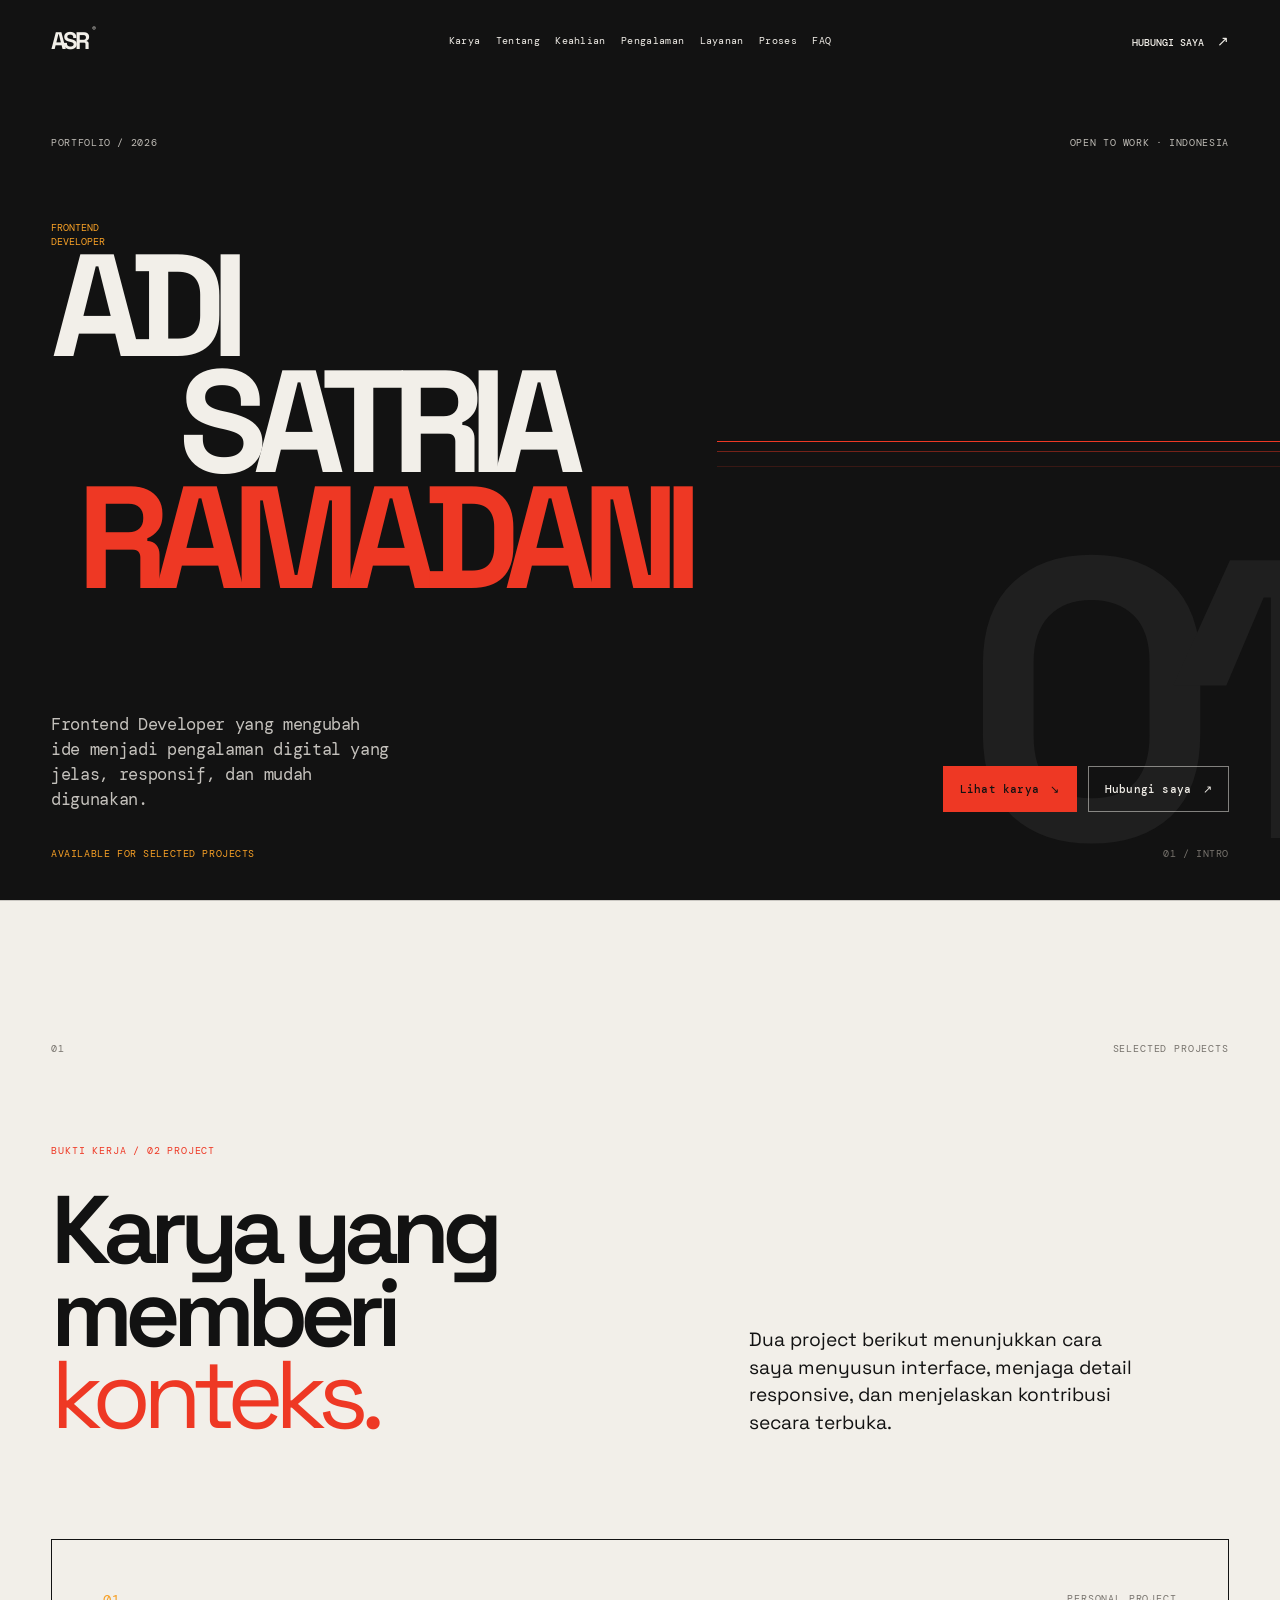
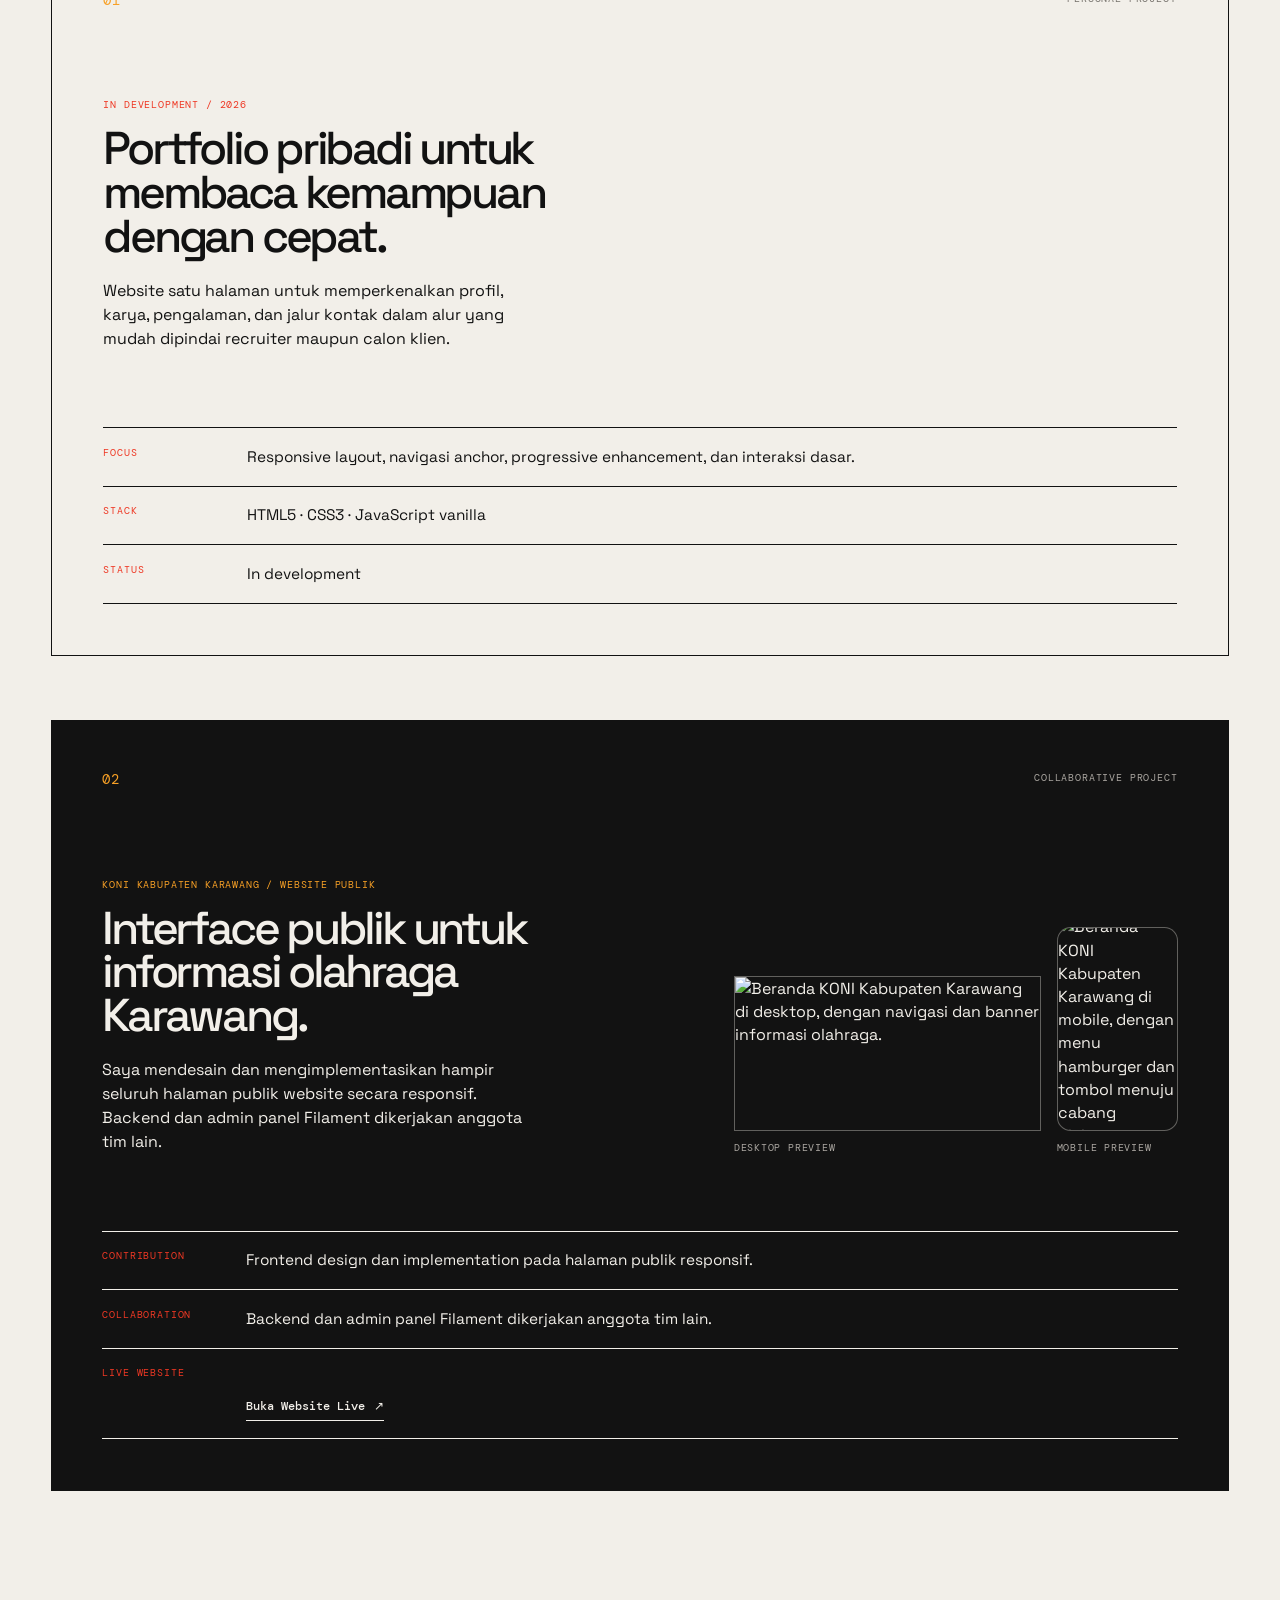
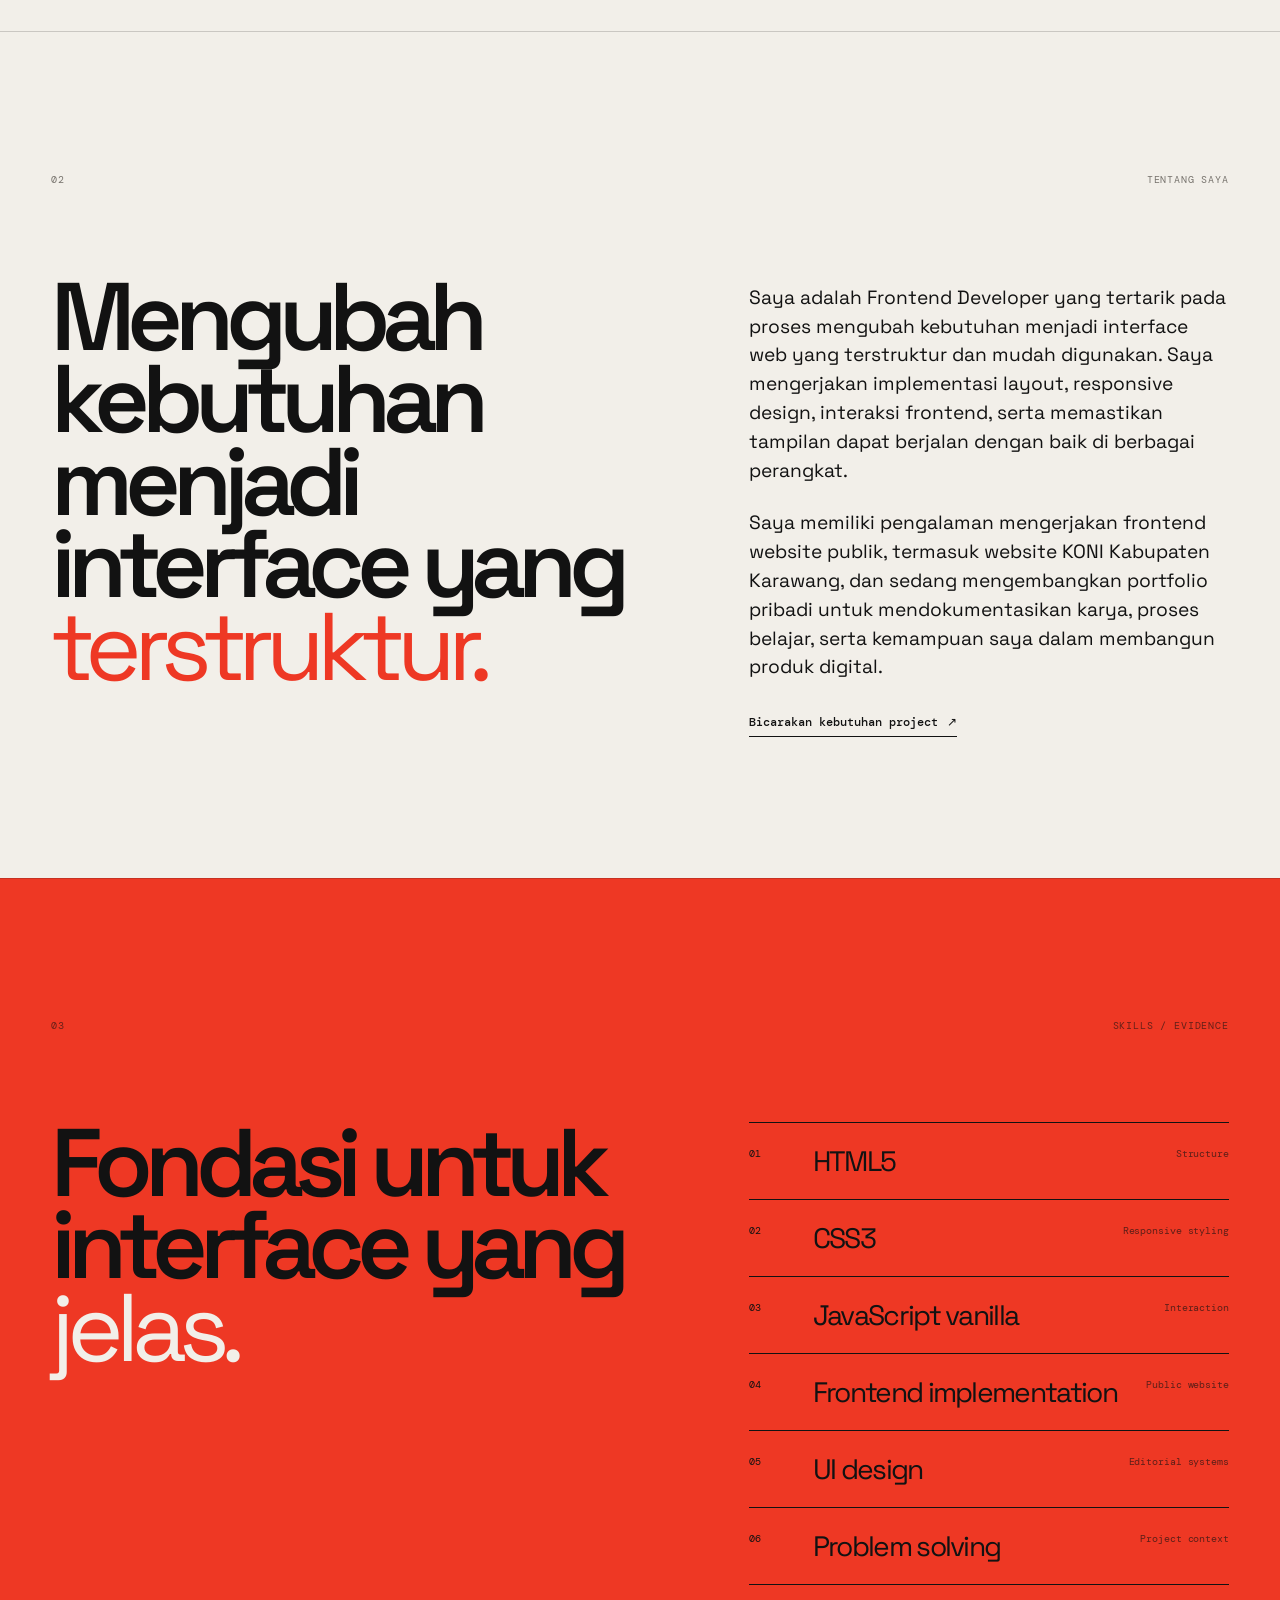
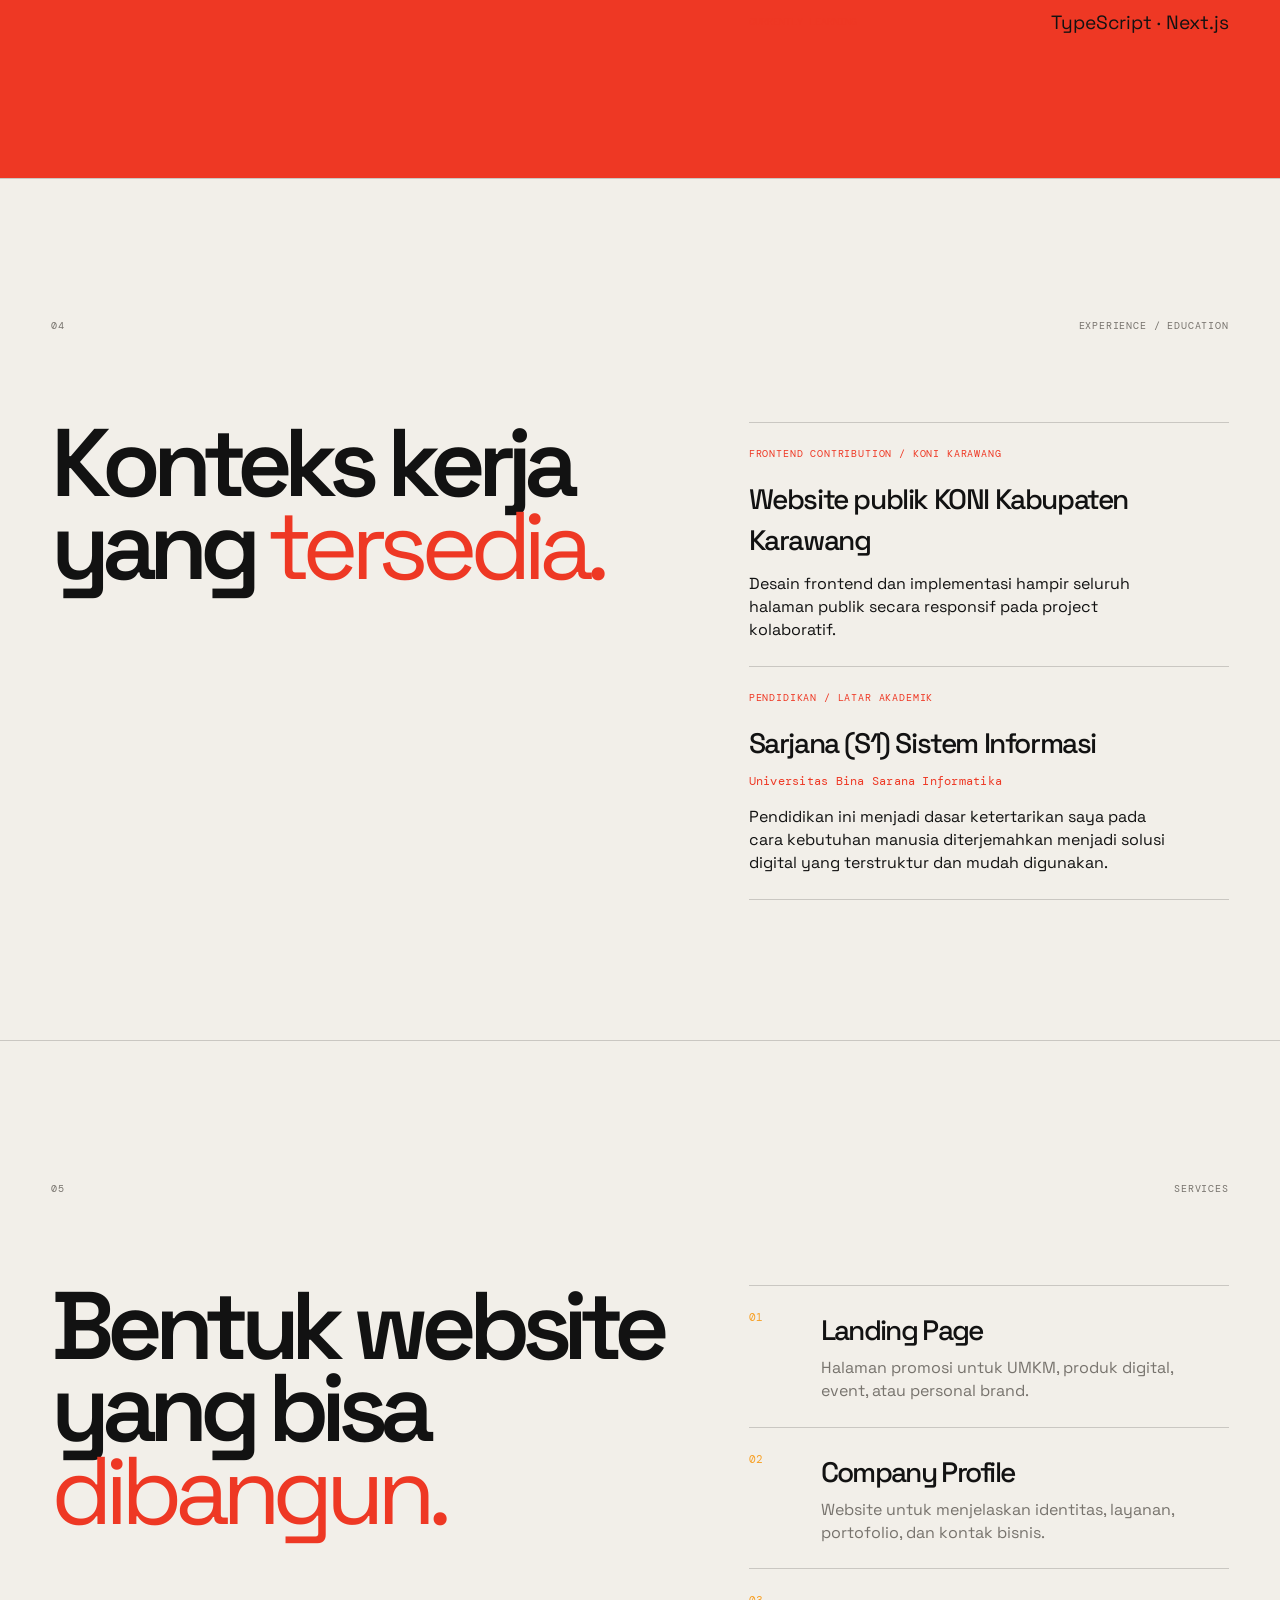
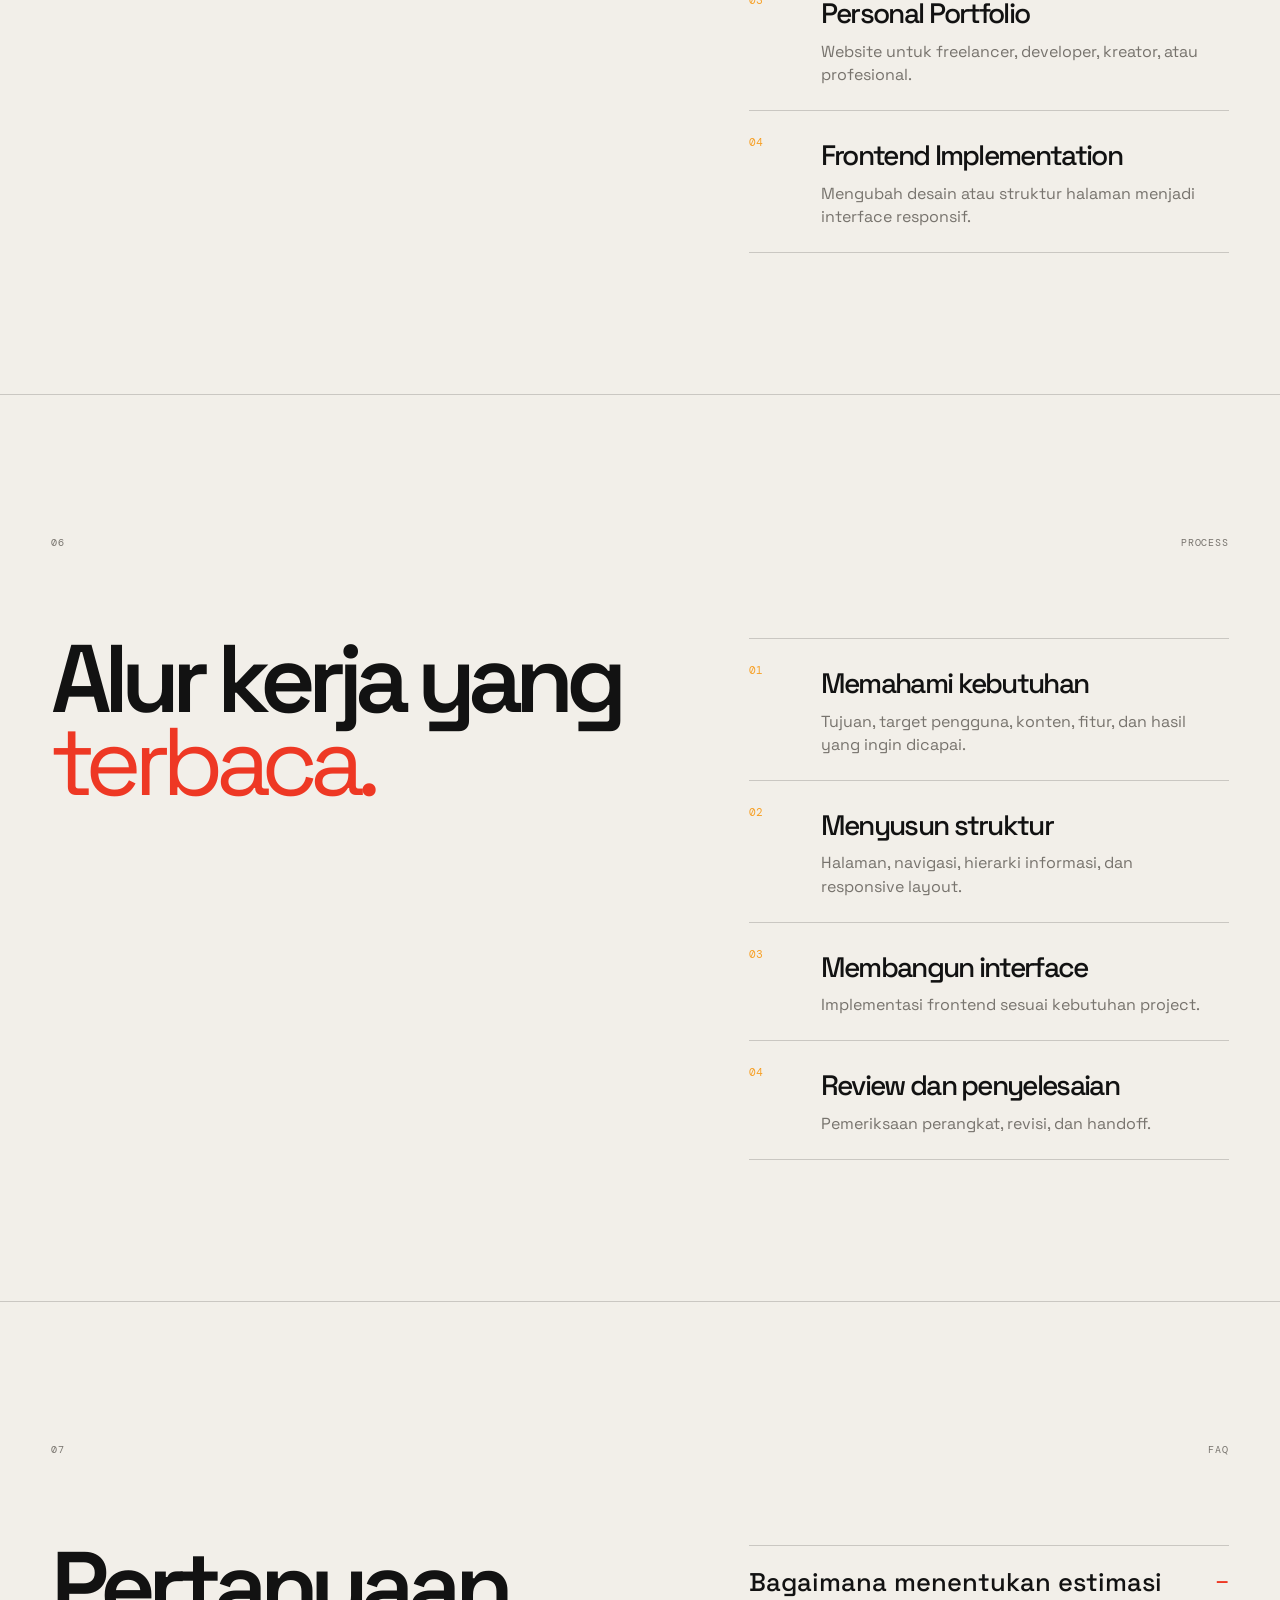
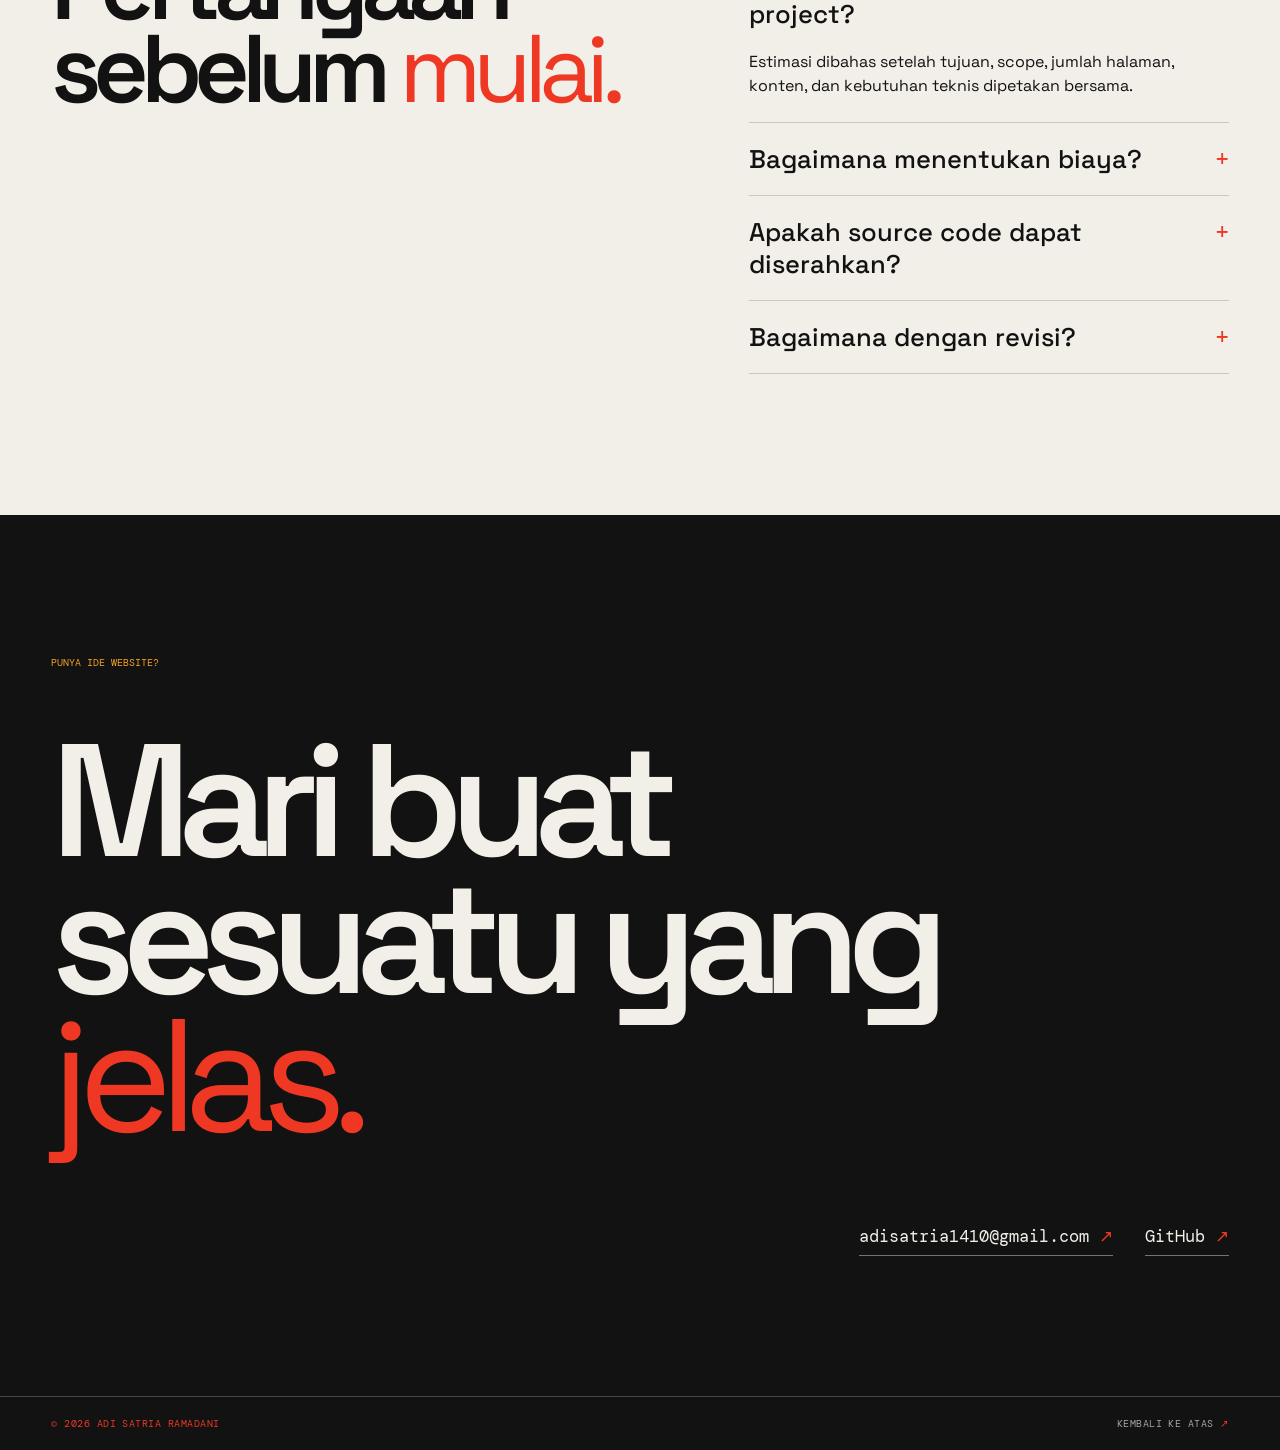
==== commit 478a225f: "feat: enhance preloader functionality and add theme/language toggle features" ====
--- a/index.html
+++ b/index.html
@@ -20,9 +20,18 @@
 <body>
   <a class="skip-link" href="#main-content">Lewati ke konten utama</a>
 
-  <div class="preloader" id="preloader" role="status" aria-live="polite">
-    <span>ASR / PORTFOLIO</span>
-    <span class="preloader__bar" aria-hidden="true"></span>
+  <div class="preloader" id="preloader" role="status" aria-live="polite" aria-label="Memuat portfolio">
+    <span class="sr-only">Memuat portfolio Adi Satria Ramadani</span>
+    <p class="preloader__label" aria-hidden="true">ASR / PORTFOLIO 2026</p>
+    <p class="preloader__counter" id="preloaderCounter" aria-hidden="true">01</p>
+    <div class="preloader__words" aria-hidden="true">
+      <span class="preloader__word preloader__word--portfolio">PORTFOLIO</span>
+      <span class="preloader__word preloader__word--role">FRONTEND DEVELOPER</span>
+    </div>
+    <p class="preloader__name" aria-hidden="true"><span><span>ADI</span></span><span><span>SATRIA</span></span><span><span>RAMADANI</span></span></p>
+    <span class="preloader__circle preloader__circle--outline" aria-hidden="true"></span>
+    <span class="preloader__dot preloader__dot--red" aria-hidden="true"></span>
+    <span class="preloader__dot preloader__dot--orange" aria-hidden="true"></span>
   </div>
 
   <header class="navbar" id="navbar">
@@ -102,11 +111,15 @@
             </div>
             <div class="project-card__media" aria-label="Preview screenshot KONI">
               <figure class="project-preview project-preview--desktop">
-                <div class="project-preview__screen" role="img" aria-label="Screenshot desktop website KONI Kabupaten Karawang menunggu aset final">SCREENSHOT DESKTOP<br /><span>KONI KARAWANG</span></div>
+                <div class="project-preview__screen">
+                  <img src="assets/images/projects/koni/Cuplikan%20layar%202026-09-27%20230343.png" alt="Beranda KONI Kabupaten Karawang di desktop, dengan navigasi dan banner informasi olahraga." width="1896" height="949" loading="lazy" decoding="async" />
+                </div>
                 <figcaption>DESKTOP PREVIEW</figcaption>
               </figure>
               <figure class="project-preview project-preview--mobile">
-                <div class="project-preview__screen" role="img" aria-label="Screenshot mobile website KONI Kabupaten Karawang menunggu aset final">SCREENSHOT MOBILE<br /><span>KONI KARAWANG</span></div>
+                <div class="project-preview__screen">
+                  <img src="assets/images/projects/koni/iPhone-13-PRO-konikarawang.or.id.png" alt="Beranda KONI Kabupaten Karawang di mobile, dengan menu hamburger dan tombol menuju cabang olahraga serta prestasi." width="700" height="1516" loading="lazy" decoding="async" />
+                </div>
                 <figcaption>MOBILE PREVIEW</figcaption>
               </figure>
             </div>
@@ -160,9 +173,11 @@
             <h3>Website publik KONI Kabupaten Karawang</h3>
             <p>Desain frontend dan implementasi hampir seluruh halaman publik secara responsif pada project kolaboratif.</p>
           </article>
-          <article class="experience__item experience__item--muted">
-            <p class="eyebrow">PENDIDIKAN</p>
-            <p>Detail pendidikan akan ditambahkan setelah informasi final dikonfirmasi.</p>
+          <article class="experience__item experience__item--education">
+            <p class="eyebrow">PENDIDIKAN / LATAR AKADEMIK</p>
+            <h3>Sarjana (S1) Sistem Informasi</h3>
+            <p class="experience__institution">Universitas Bina Sarana Informatika</p>
+            <p>Pendidikan ini menjadi dasar ketertarikan saya pada cara kebutuhan manusia diterjemahkan menjadi solusi digital yang terstruktur dan mudah digunakan.</p>
           </article>
         </div>
       </div>
--- a/css/style.css
+++ b/css/style.css
@@ -80,13 +80,12 @@
   inset: 0;
   z-index: 30;
   display: grid;
-  place-content: center;
-  gap: 1.25rem;
+  place-items: center;
   background: var(--ink);
   color: var(--paper);
-  font: .7rem var(--mono);
-  letter-spacing: .08em;
-  transition: opacity .35s ease, visibility .35s ease;
+  overflow: hidden;
+  isolation: isolate;
+  animation: preloader-timeout 1.4s linear forwards;
 }
 
 .no-js .preloader {
@@ -99,38 +98,230 @@
   pointer-events: none;
 }
 
-.preloader__bar {
+.preloader.is-complete {
+  animation: preloader-exit .42s cubic-bezier(.76, 0, .24, 1) forwards;
+}
+
+.preloader.is-complete.is-hidden {
+  animation: none;
+  opacity: 0;
+  visibility: hidden;
+}
+
+.preloader__label,
+.preloader__counter,
+.preloader__words,
+.preloader__name,
+.preloader__circle,
+.preloader__dot {
+  position: absolute;
+  z-index: 2;
+}
+
+.preloader__label {
+  top: clamp(1.5rem, 4vw, 3rem);
+  left: var(--pad);
+  color: var(--orange);
+  font: .65rem var(--mono);
+  letter-spacing: .08em;
+  animation: preloader-fade-in .32s ease both;
+}
+
+.preloader__counter {
+  top: 50%;
+  left: var(--pad);
+  color: var(--paper);
+  font: clamp(3.5rem, 10vw, 8rem) var(--mono);
+  line-height: .8;
+  letter-spacing: -.12em;
+  transform: translateY(-50%);
+  animation: preloader-counter-in .5s cubic-bezier(.16, 1, .3, 1) both;
+}
+
+.preloader__words {
+  top: 50%;
+  right: var(--pad);
+  display: flex;
+  flex-direction: column;
+  align-items: flex-end;
+  gap: .4rem;
+  transform: translateY(-50%);
+}
+
+.preloader__word {
   display: block;
-  width: 10rem;
+  transform: scaleX(0);
+  transform-origin: right;
+  font: clamp(1.1rem, 2.5vw, 2.4rem) var(--display);
+  letter-spacing: -.06em;
+  white-space: nowrap;
+}
+
+.preloader__word--portfolio {
+  color: var(--red);
+  animation: preloader-word-reveal .58s cubic-bezier(.16, 1, .3, 1) .16s both;
+}
+
+.preloader__word--role {
+  color: var(--paper);
+  animation: preloader-word-reveal .58s cubic-bezier(.16, 1, .3, 1) .28s both;
+}
+
+.preloader__name {
+  bottom: clamp(1.75rem, 5vw, 3.5rem);
+  left: var(--pad);
+  display: flex;
+  gap: clamp(.35rem, 1vw, 1rem);
+  color: var(--paper);
+  font: 600 clamp(1.5rem, 4vw, 4rem) var(--display);
+  letter-spacing: -.08em;
+  line-height: .82;
+}
+
+.preloader__name > span {
+  display: block;
+  overflow: hidden;
+}
+
+.preloader__name > span > span {
+  display: block;
+  transform: translateY(110%);
+  animation: preloader-name-rise .7s cubic-bezier(.16, 1, .3, 1) both;
+}
+
+.preloader__name > span:nth-child(1) > span { animation-delay: .22s; }
+.preloader__name > span:nth-child(2) > span { animation-delay: .3s; }
+.preloader__name > span:nth-child(3) > span { animation-delay: .38s; }
+
+.preloader__circle {
+  width: min(30rem, 52vw);
+  aspect-ratio: 1;
+  border-radius: 50%;
+  pointer-events: none;
+}
+
+.preloader__circle--outline {
+  z-index: 1;
+  border: 1px solid var(--red);
+  transform: scale(0);
+  animation: preloader-circle-grow .78s cubic-bezier(.16, 1, .3, 1) .12s both;
+}
+
+.preloader__dot {
+  width: clamp(.55rem, 1.2vw, 1rem);
+  aspect-ratio: 1;
+  border-radius: 50%;
+  animation: preloader-dot-float .8s ease-in-out .35s both;
+}
+
+.preloader__dot--red {
+  top: 24%;
+  right: 29%;
+  background: var(--red);
+}
+
+.preloader__dot--orange {
+  right: 18%;
+  bottom: 25%;
+  background: var(--orange);
+  animation-delay: .48s;
+}
+
+.sr-only {
+  position: absolute;
+  width: 1px;
   height: 1px;
-  background: var(--red);
-  transform-origin: left;
-  animation: preload .8s cubic-bezier(.16, 1, .3, 1) forwards;
-}
-
-@keyframes preload {
-  from { transform: scaleX(0); }
-  to { transform: scaleX(1); }
+  padding: 0;
+  overflow: hidden;
+  clip: rect(0, 0, 0, 0);
+  white-space: nowrap;
+  border: 0;
+}
+
+@keyframes preloader-timeout {
+  0%, 84% { opacity: 1; visibility: visible; }
+  100% { opacity: 0; visibility: hidden; pointer-events: none; }
+}
+
+@keyframes preloader-exit {
+  from { opacity: 1; clip-path: circle(150% at 50% 50%); visibility: visible; }
+  to { opacity: 0; clip-path: circle(0% at 50% 50%); visibility: hidden; pointer-events: none; }
+}
+
+@keyframes preloader-fade-in {
+  from { opacity: 0; transform: translateY(-.4rem); }
+  to { opacity: 1; transform: translateY(0); }
+}
+
+@keyframes preloader-counter-in {
+  from { opacity: 0; transform: translate(-.5rem, -50%); }
+  to { opacity: 1; transform: translate(0, -50%); }
+}
+
+@keyframes preloader-word-reveal {
+  from { opacity: 0; transform: scaleX(0); }
+  to { opacity: 1; transform: scaleX(1); }
+}
+
+@keyframes preloader-name-rise {
+  from { transform: translateY(110%); }
+  to { transform: translateY(0); }
+}
+
+@keyframes preloader-circle-grow {
+  from { opacity: 0; transform: scale(0); }
+  to { opacity: .95; transform: scale(9); }
+}
+
+@keyframes preloader-dot-float {
+  from { opacity: 0; transform: scale(0) translateY(.5rem); }
+  to { opacity: 1; transform: scale(1) translateY(0); }
 }
 
 .navbar {
   position: fixed;
-  inset: 0 0 auto;
+  top: .5rem;
+  left: 50%;
   z-index: 10;
   display: flex;
   align-items: center;
   justify-content: space-between;
-  min-height: 4.75rem;
-  padding: 0 var(--pad);
+  width: 100%;
+  padding: .8rem var(--pad);
+  transform: translateX(-50%);
   color: var(--paper);
   border-bottom: 1px solid transparent;
-  transition: background-color .35s ease, backdrop-filter .35s ease, border-color .35s ease;
+  transition: width .35s cubic-bezier(.16, 1, .3, 1),
+    padding .35s cubic-bezier(.16, 1, .3, 1),
+    background-color .35s ease,
+    border-color .35s ease,
+    box-shadow .35s ease,
+    border-radius .35s ease,
+    transform .35s cubic-bezier(.16, 1, .3, 1);
 }
 
 .navbar.is-scrolled {
-  background: rgba(18, 18, 18, .82);
-  border-color: rgba(242, 239, 233, .18);
-  backdrop-filter: blur(14px);
+  width: min(calc(100% - 2rem), 56rem);
+  padding: .35rem clamp(1rem, 2vw, 1.35rem);
+  background: var(--ink);
+  color: var(--paper);
+  border: 1px solid rgba(238, 56, 36, .48);
+  border-radius: 999px;
+  box-shadow: 0 .6rem 1.8rem rgba(18, 18, 18, .28), 0 0 0 1px rgba(247, 160, 38, .12);
+  animation: navbar-pill-ring 1.8s ease-in-out infinite;
+}
+
+@keyframes navbar-pill-ring {
+  0%,
+  100% {
+    border-color: rgba(238, 56, 36, .35);
+    box-shadow: 0 .6rem 1.8rem rgba(18, 18, 18, .28), 0 0 0 1px rgba(247, 160, 38, .08), 0 0 0 rgba(238, 56, 36, 0);
+  }
+
+  50% {
+    border-color: var(--red);
+    box-shadow: 0 .6rem 1.8rem rgba(18, 18, 18, .28), 0 0 0 2px rgba(247, 160, 38, .18), 0 0 1rem rgba(238, 56, 36, .42);
+  }
 }
 
 .navbar__brand {
@@ -156,11 +347,23 @@
   white-space: nowrap;
   font: .65rem var(--mono);
   letter-spacing: .03em;
+  transition: gap .35s cubic-bezier(.16, 1, .3, 1), opacity .25s ease;
+}
+
+.navbar.is-scrolled .navbar__links {
+  gap: clamp(.35rem, .8vw, .75rem);
 }
 
 .navbar__links a,
 .navbar__contact {
-  transition: color .2s ease;
+  transition: color .2s ease,
+    padding .35s cubic-bezier(.16, 1, .3, 1),
+    margin .35s cubic-bezier(.16, 1, .3, 1);
+}
+
+.navbar.is-scrolled .navbar__contact {
+  margin-right: 0;
+  padding-inline: .65rem;
 }
 
 .navbar__links a:hover,
@@ -205,6 +408,80 @@
   font-size: .9rem;
 }
 
+/* =========================
+   NAVBAR PREFERENCES
+   Theme + Language
+   ========================= */
+
+.navbar__tools {
+  position: relative;
+  z-index: 2;
+
+  display: flex;
+  align-items: center;
+  gap: .35rem;
+
+  margin-left: .5rem;
+}
+
+.navbar__tool {
+  display: grid;
+  place-items: center;
+
+  width: 2rem;
+  height: 2rem;
+
+  padding: 0;
+
+  border: 1px solid rgba(242, 239, 233, .25);
+  border-radius: 50%;
+
+  background: transparent;
+  color: inherit;
+
+  cursor: pointer;
+
+  transition:
+    background-color .2s ease,
+    border-color .2s ease,
+    transform .2s ease;
+}
+
+.navbar__tool:hover {
+  background: var(--red);
+  border-color: var(--red);
+  transform: translateY(-2px);
+}
+
+.navbar__tool-icon {
+  width: 1rem;
+  height: 1rem;
+
+  fill: none;
+  stroke: currentColor;
+  stroke-width: 1.7;
+  stroke-linecap: round;
+  stroke-linejoin: round;
+}
+
+/* Default = light mode */
+.navbar__tool-icon--sun {
+  display: none;
+}
+
+.navbar__tool-icon--moon {
+  display: block;
+}
+
+/* Dark mode */
+html[data-theme='dark'] .navbar__tool-icon--sun {
+  display: block;
+}
+
+html[data-theme='dark'] .navbar__tool-icon--moon {
+  display: none;
+} 
+
 .navbar__toggle {
   display: none;
   position: relative;
@@ -215,6 +492,11 @@
   background: transparent;
   color: var(--paper);
   cursor: pointer;
+}
+
+.navbar.is-scrolled .navbar__toggle {
+  border-color: rgba(242, 239, 233, .42);
+  color: var(--paper);
 }
 
 .navbar__toggle span {
@@ -570,8 +852,11 @@
   font-size: 1rem;
 }
 
-.experience__item--muted {
-  color: var(--muted);
+.experience__institution {
+  margin: -.1rem 0 1rem;
+  color: var(--red);
+  font: .75rem var(--mono);
+  letter-spacing: .02em;
 }
 
 .service-list,
@@ -721,6 +1006,11 @@
   transform: translateY(1.5rem);
 }
 
+.js .reveal-item {
+  transition: opacity .7s cubic-bezier(.16, 1, .3, 1),
+    transform .7s cubic-bezier(.16, 1, .3, 1);
+}
+
 .js .hero.is-loaded > * {
   animation: rise .8s cubic-bezier(.16, 1, .3, 1) forwards;
 }
@@ -746,9 +1036,12 @@
   transform: translateY(0);
 }
 
-.is-revealed .reveal-item:nth-child(2) { transition-delay: .12s; }
-.is-revealed .reveal-item:nth-child(3) { transition-delay: .24s; }
-.is-revealed .reveal-item:nth-child(4) { transition-delay: .36s; }
+.js .is-revealed > .reveal-item:nth-child(1) { transition-delay: .04s; }
+.js .is-revealed > .reveal-item:nth-child(2) { transition-delay: .14s; }
+.js .is-revealed > .reveal-item:nth-child(3) { transition-delay: .24s; }
+.js .is-revealed > .reveal-item:nth-child(4) { transition-delay: .34s; }
+.js .is-revealed > .reveal-item:nth-child(5) { transition-delay: .44s; }
+.js .is-revealed > .reveal-item:nth-child(6) { transition-delay: .54s; }
 
 @media (prefers-reduced-motion: reduce) {
   *,
@@ -761,6 +1054,10 @@
 
   .preloader {
     display: none !important;
+  }
+
+  .navbar.is-scrolled {
+    animation: none !important;
   }
 
   .hero > *,
@@ -795,11 +1092,68 @@
     scroll-padding-top: 4rem;
   }
 
+  .preloader__label {
+    font-size: .55rem;
+  }
+
+  .preloader__counter {
+    top: 42%;
+    font-size: clamp(3.2rem, 18vw, 5rem);
+  }
+
+  .preloader__words {
+    top: 58%;
+    gap: .25rem;
+  }
+
+  .preloader__word {
+    font-size: clamp(.95rem, 5vw, 1.4rem);
+  }
+
+  .preloader__name {
+    gap: .35rem;
+    font-size: clamp(1.35rem, 7vw, 2rem);
+  }
+
+  .preloader__circle {
+    width: 17rem;
+  }
+
+  .preloader__dot--red {
+    top: 20%;
+    right: 20%;
+  }
+
+  .preloader__dot--orange {
+    right: 14%;
+    bottom: 20%;
+  }
+
   .navbar {
-    min-height: 4rem;
-  }
-
-  .js .navbar__links,
+    top: .375rem;
+    padding: .35rem var(--pad);
+  }
+
+  .navbar__toggle,
+  .navbar.is-scrolled .navbar__toggle {
+    border: 0;
+    background: transparent;
+  }
+
+  .navbar.is-scrolled {
+    width: calc(100% - 1rem);
+    padding: .15rem .85rem;
+  }
+
+  .js .navbar__links {
+    display: flex;
+    visibility: hidden;
+    opacity: 0;
+    pointer-events: none;
+    transform: translateX(-50%) translateY(-.75rem);
+    transition: opacity .3s ease, transform .3s cubic-bezier(.16, 1, .3, 1), visibility 0s linear .3s;
+  }
+
   .js .navbar__contact {
     display: none;
   }
@@ -810,16 +1164,36 @@
 
   .js .navbar__links.is-open {
     position: absolute;
-    top: 4rem;
+    top: calc(100% + .5rem);
     right: 0;
     left: 0;
-    display: flex;
     flex-direction: column;
     gap: 1.2rem;
     padding: 1.5rem var(--pad) 1.75rem;
-    transform: none;
+    visibility: visible;
+    opacity: 1;
+    pointer-events: auto;
+    transform: translateY(0);
     background: var(--ink);
     border-bottom: 1px solid #484541;
+    transition-delay: 0s;
+  }
+
+  .js .navbar.is-scrolled .navbar__links.is-open {
+    top: calc(100% + .65rem);
+    right: auto;
+    left: 50%;
+    width: calc(100vw - 2rem);
+    max-width: 24rem;
+    padding: 1.25rem 1.35rem 1.45rem;
+    transform: translateX(-50%) translateY(0);
+    border: 1px solid rgba(242, 239, 233, .18);
+    border-radius: 1rem;
+    box-shadow: 0 .8rem 1.8rem rgba(18, 18, 18, .2);
+  }
+
+  .js .navbar.is-scrolled .navbar__links {
+    transform: translateX(-50%) translateY(-.75rem);
   }
 
   .no-js .navbar__links {
--- a/css/projects.css
+++ b/css/projects.css
@@ -103,28 +103,34 @@
 }
 
 .project-preview {
+  min-width: 0;
   margin: 0;
 }
 
 .project-preview__screen {
-  display: grid;
-  place-content: center;
-  min-height: 13rem;
-  padding: 1rem;
+  overflow: hidden;
   border: 1px solid rgba(242, 239, 233, .35);
-  background: linear-gradient(135deg, #292826, #171717 55%, #26211c);
-  color: rgba(242, 239, 233, .7);
-  text-align: center;
-  font: .62rem/1.6 var(--mono);
-  letter-spacing: .08em;
+  background: var(--ink);
 }
 
-.project-preview__screen span {
-  color: var(--orange);
+.project-preview__screen img {
+  display: block;
+  width: 100%;
+  height: auto;
 }
 
 .project-preview--mobile .project-preview__screen {
-  min-height: 16rem;
+  position: relative;
+  aspect-ratio: 700 / 1176;
+  border-radius: .85rem;
+}
+
+.project-preview--mobile .project-preview__screen img {
+  /* Show website pixels y=76..1252; keep the original Safari capture intact. */
+  position: absolute;
+  top: 0;
+  left: 0;
+  transform: translateY(-5.0132%);
 }
 
 .project-preview figcaption {
@@ -165,16 +171,12 @@
   }
 
   .project-card__media {
-    grid-template-columns: minmax(0, 1fr) minmax(5rem, .58fr);
-    gap: .6rem;
+    grid-template-columns: minmax(0, 1fr);
+    gap: 1.5rem;
   }
 
-  .project-preview__screen {
-    min-height: 10rem;
-    font-size: .52rem;
-  }
-
-  .project-preview--mobile .project-preview__screen {
-    min-height: 12rem;
+  .project-preview--mobile {
+    width: min(100%, 14rem);
+    justify-self: center;
   }
 }
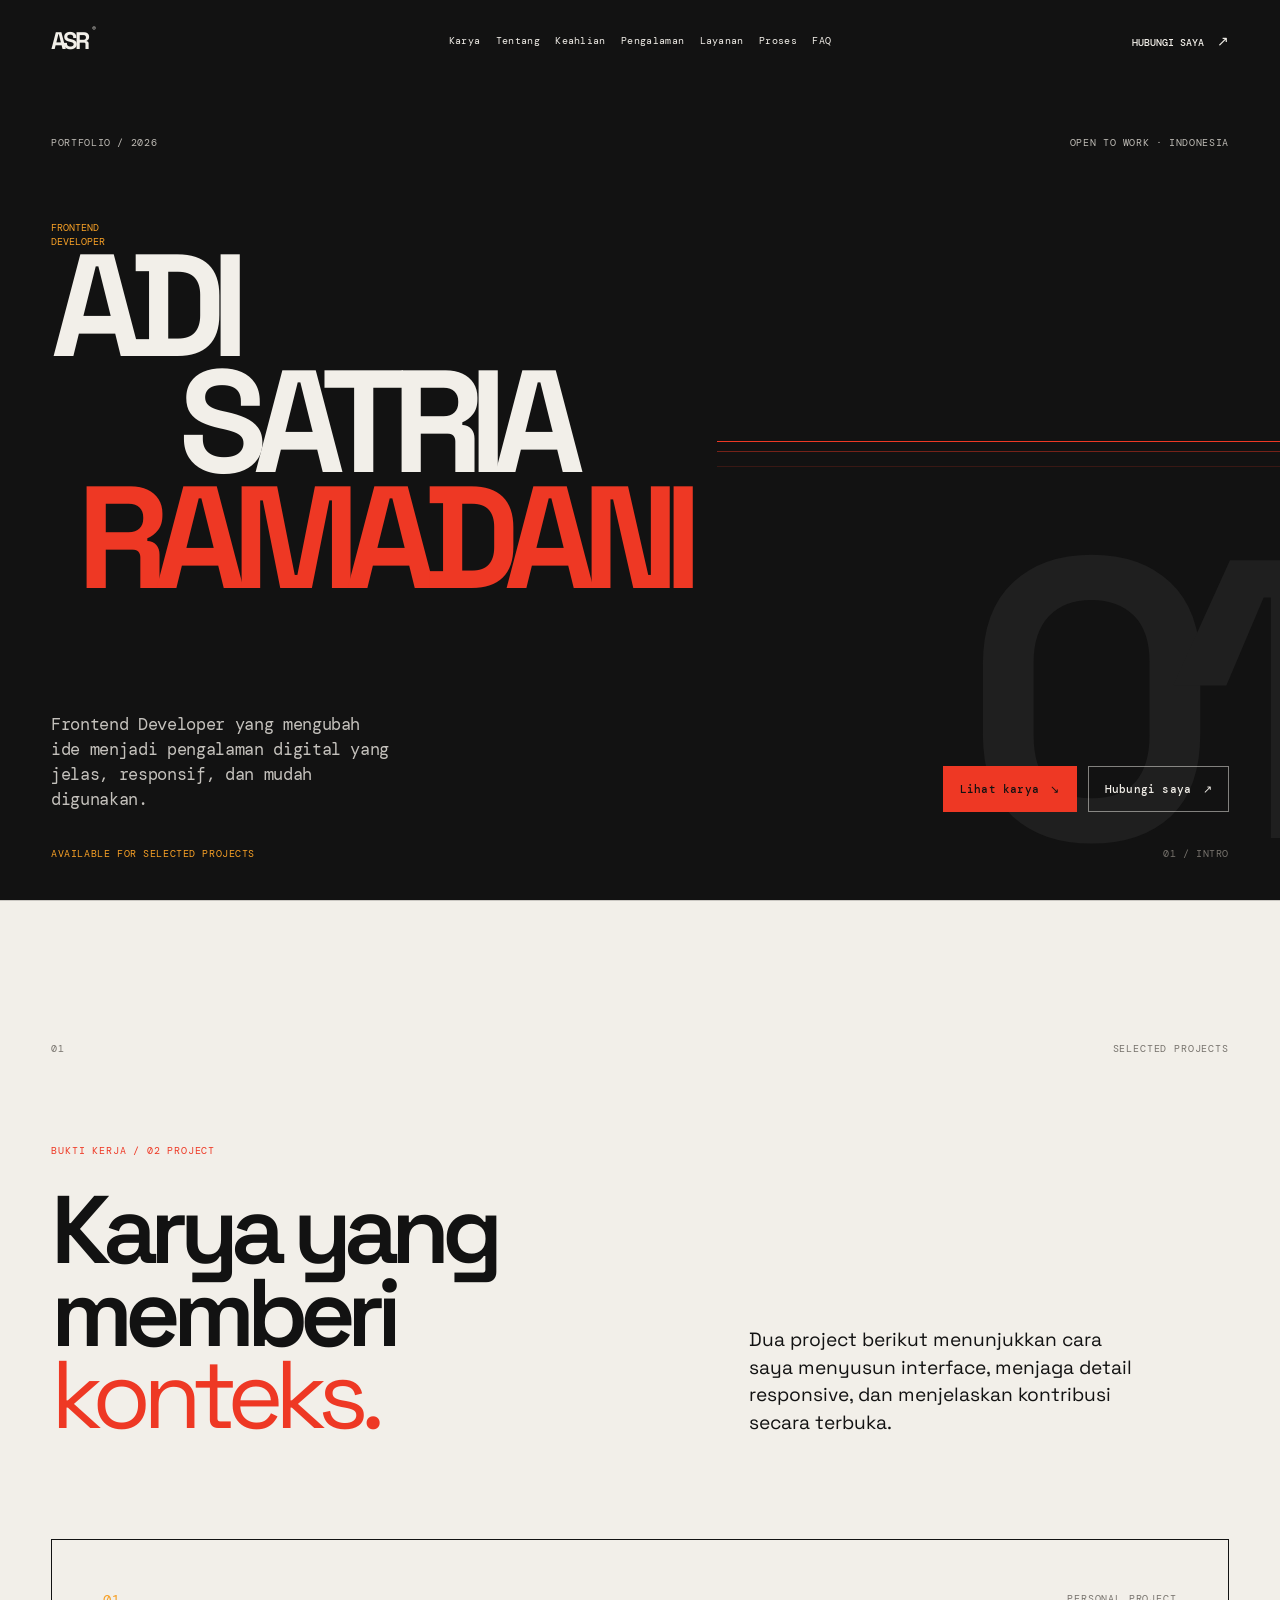
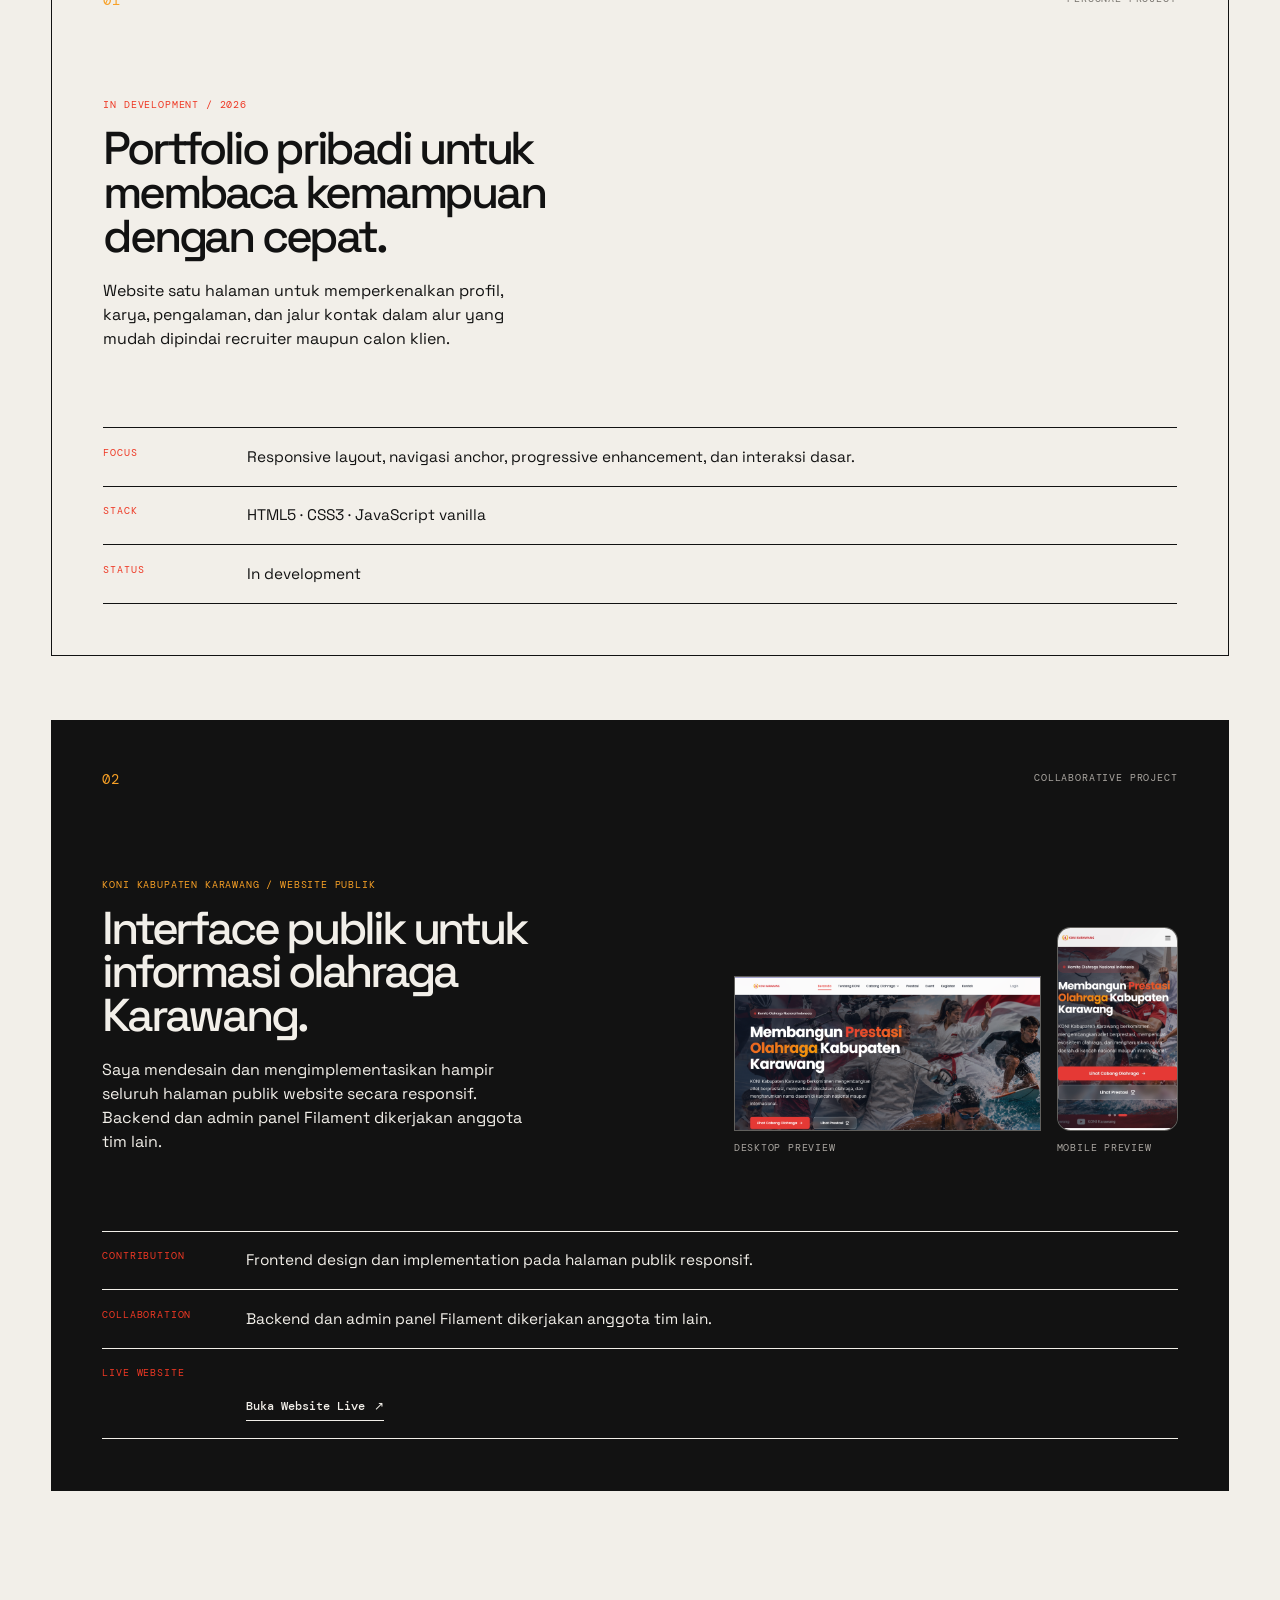
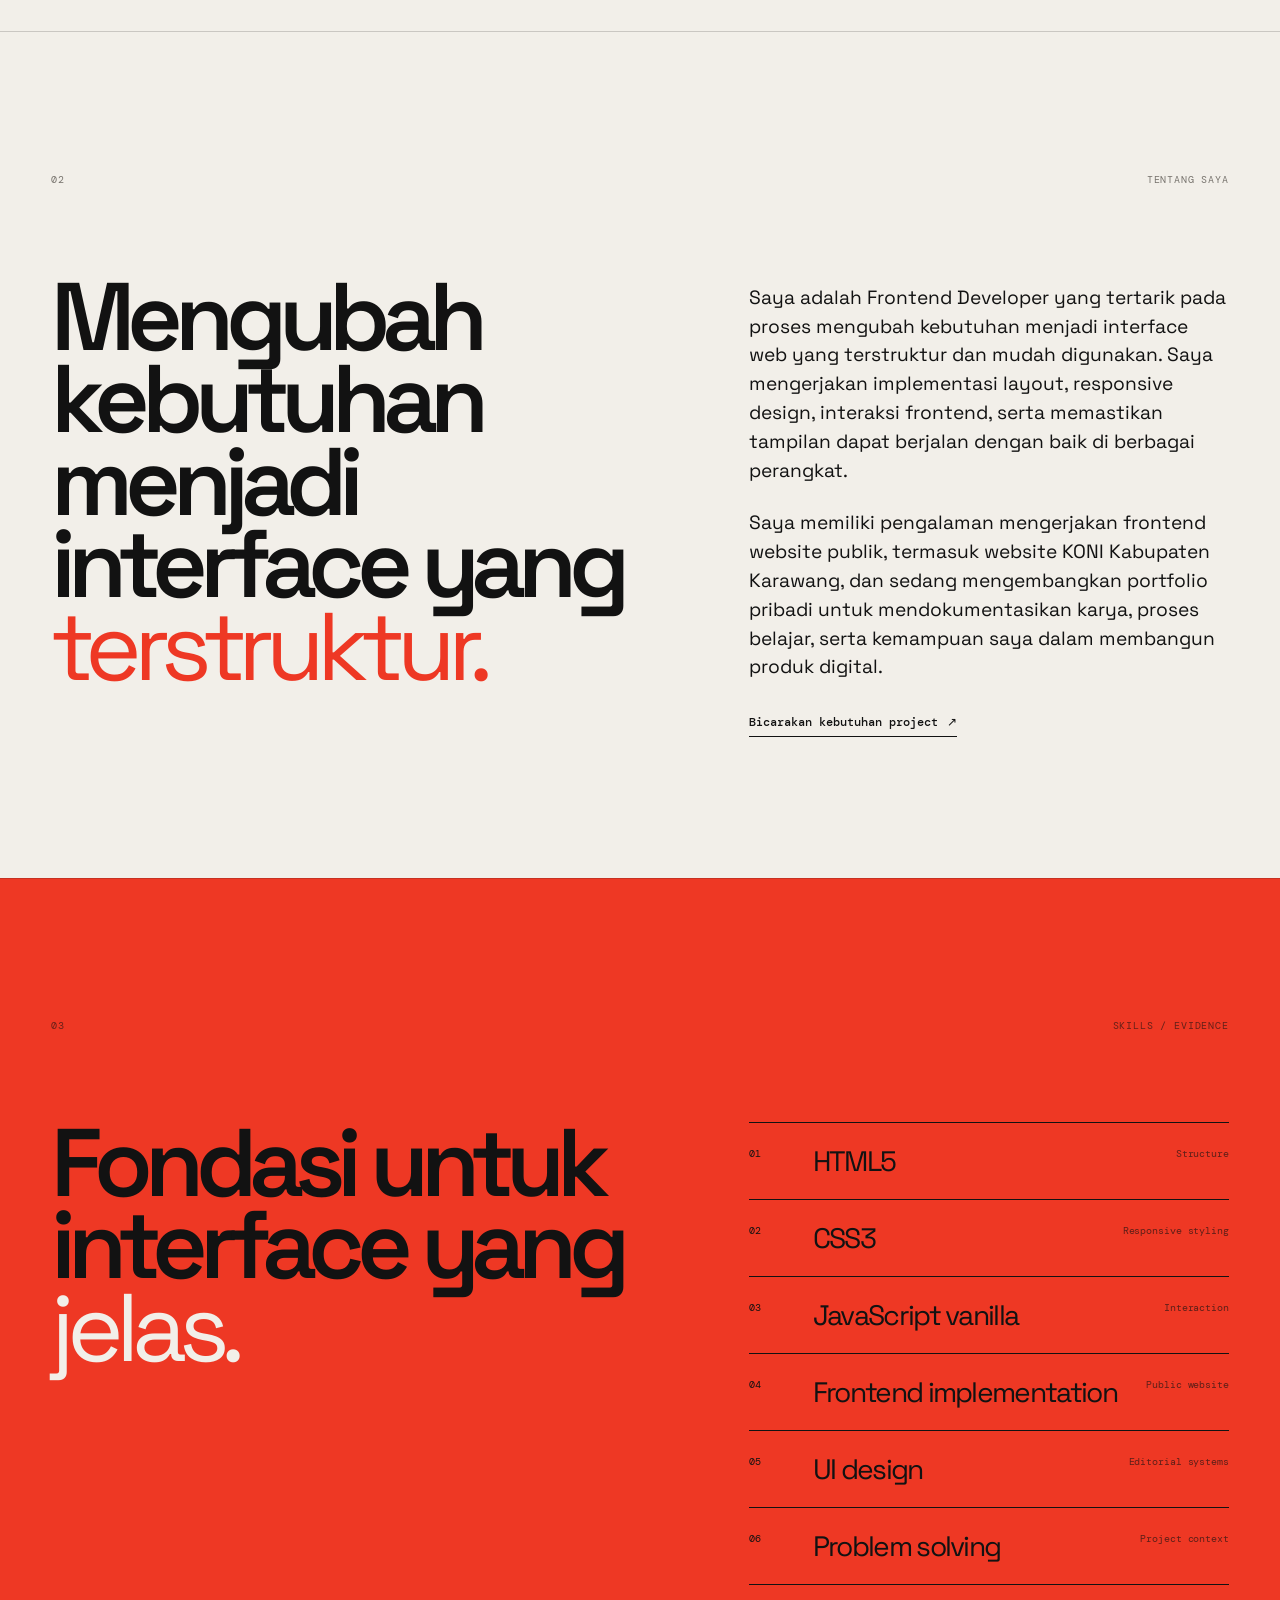
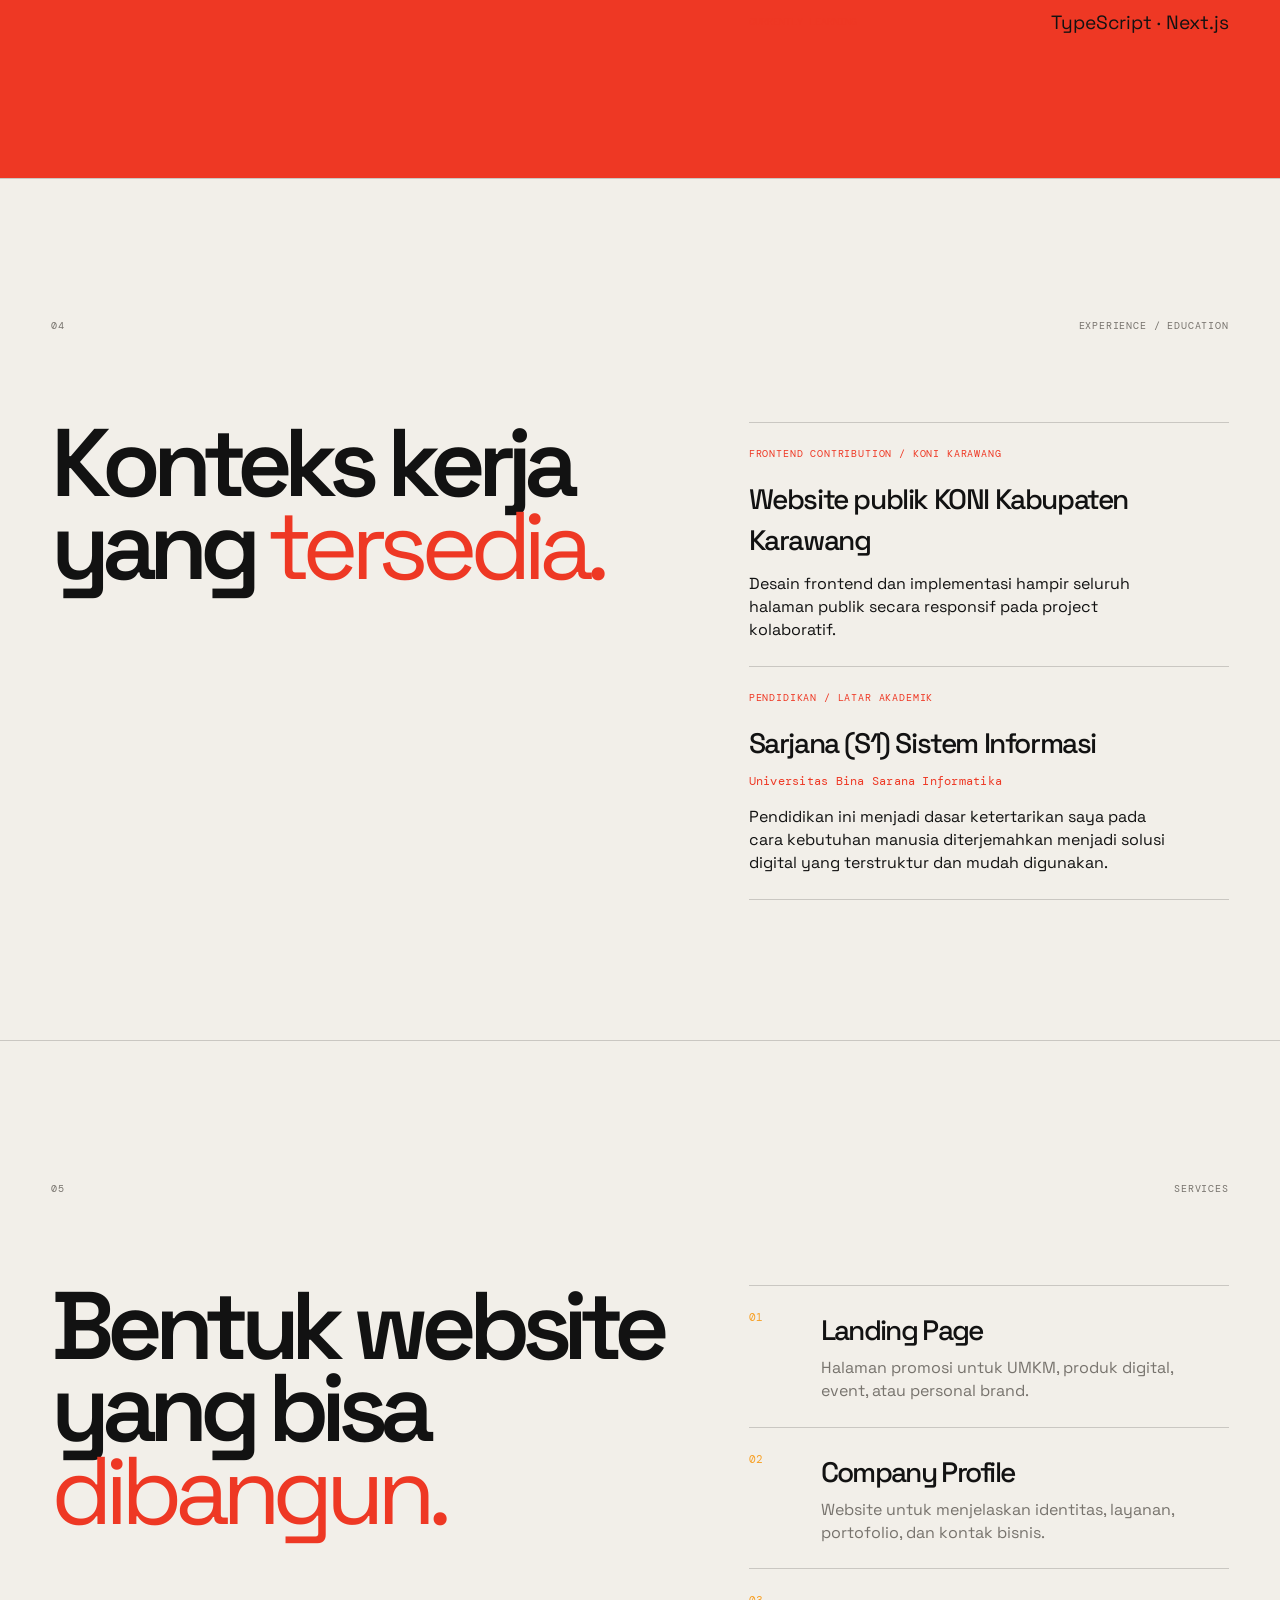
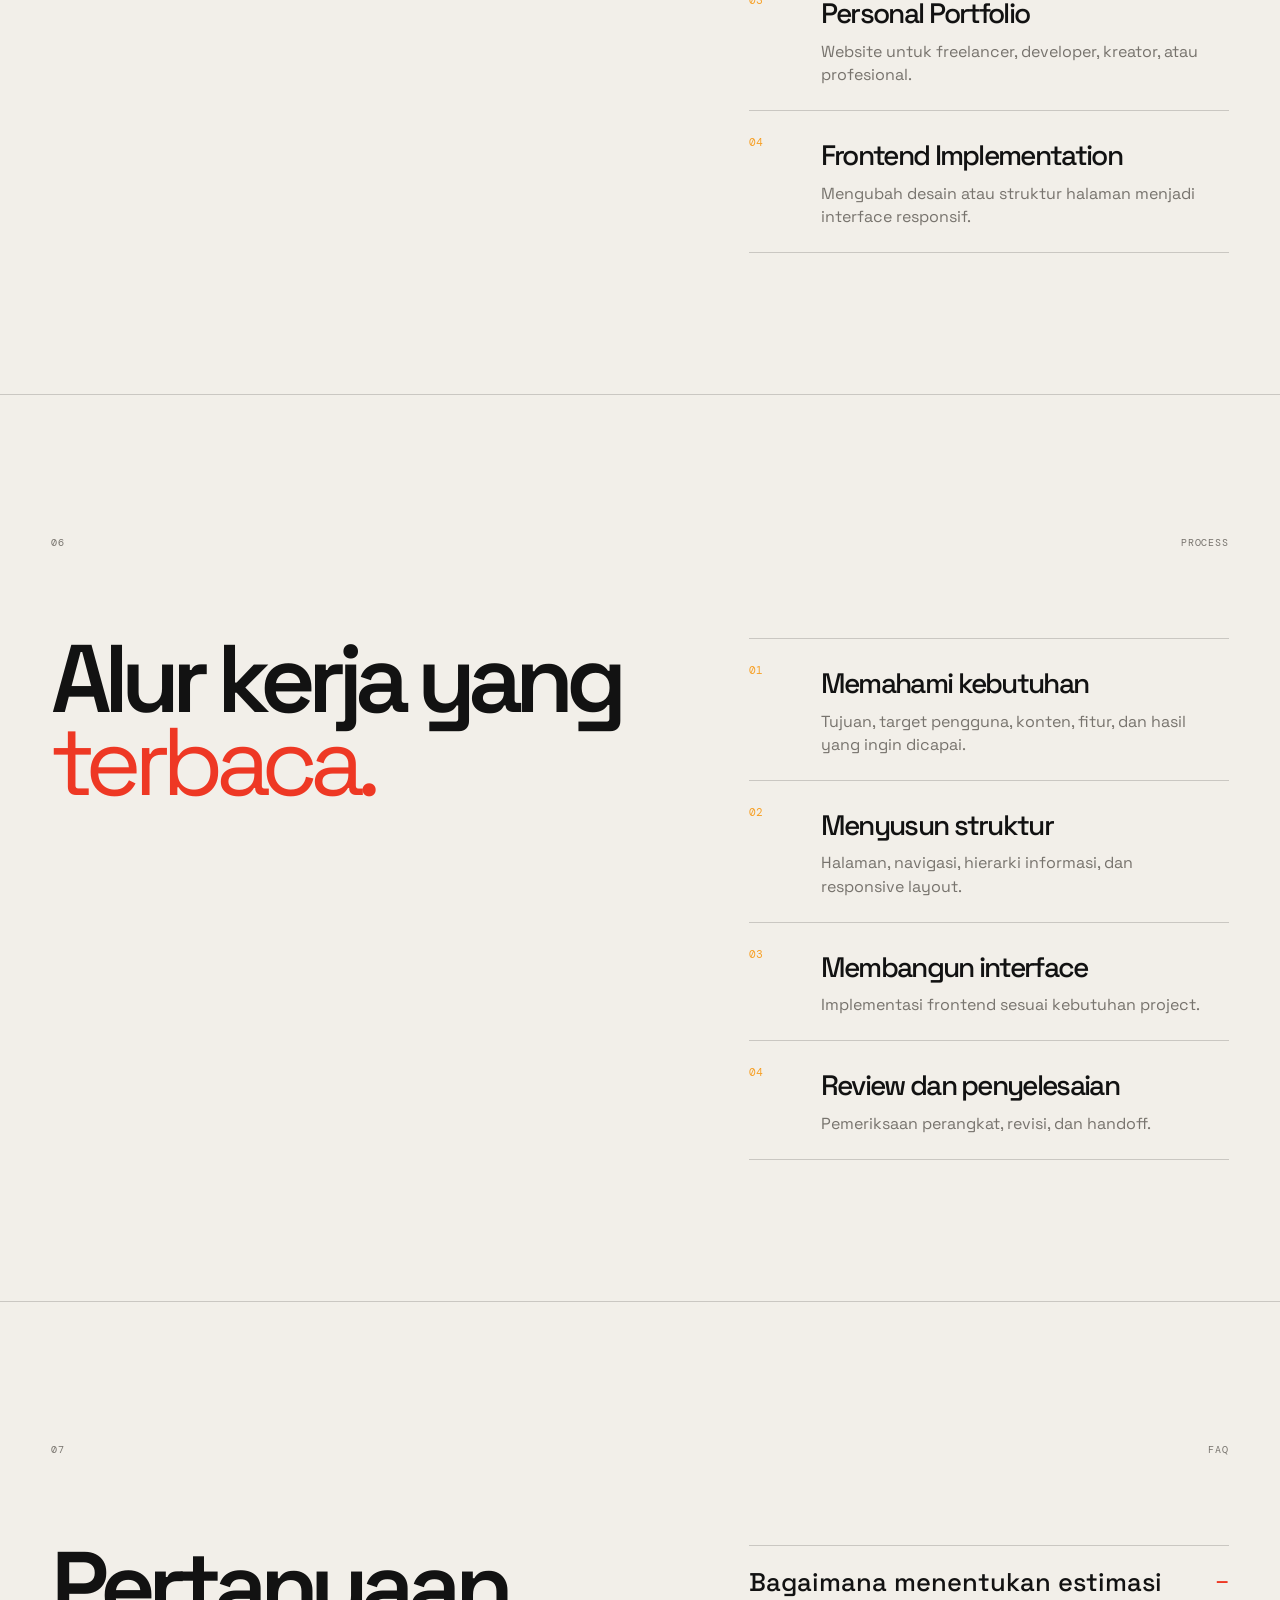
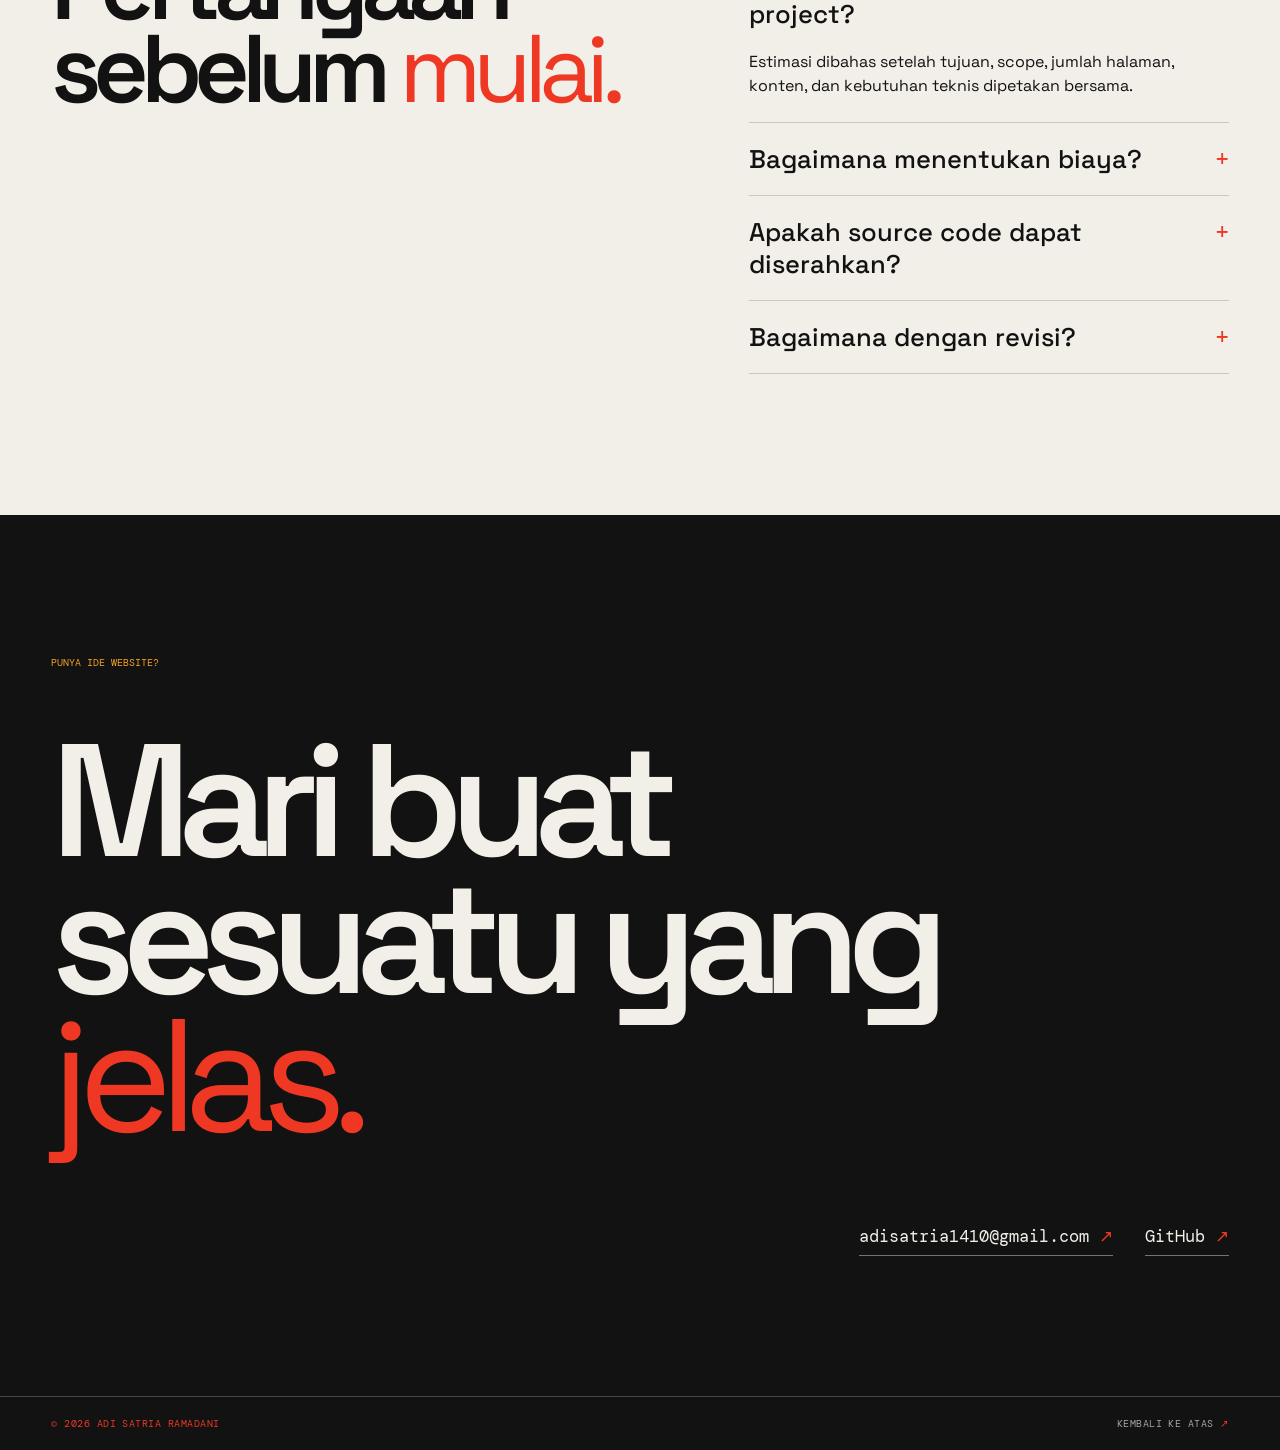
==== commit 29735242: "membuat lightbox" ====
--- a/index.html
+++ b/index.html
@@ -112,13 +112,13 @@
             <div class="project-card__media" aria-label="Preview screenshot KONI">
               <figure class="project-preview project-preview--desktop">
                 <div class="project-preview__screen">
-                  <img src="assets/images/projects/koni/Cuplikan%20layar%202026-09-27%20230343.png" alt="Beranda KONI Kabupaten Karawang di desktop, dengan navigasi dan banner informasi olahraga." width="1896" height="949" loading="lazy" decoding="async" />
+                  <img src="assets/images/projects/koni/Cuplikan%20layar%202026-09-27%20230343.png" alt="Beranda KONI Kabupaten Karawang di desktop, dengan navigasi dan banner informasi olahraga." width="1896" height="949" loading="lazy" decoding="async" data-lightbox />
                 </div>
                 <figcaption>DESKTOP PREVIEW</figcaption>
               </figure>
               <figure class="project-preview project-preview--mobile">
                 <div class="project-preview__screen">
-                  <img src="assets/images/projects/koni/iPhone-13-PRO-konikarawang.or.id.png" alt="Beranda KONI Kabupaten Karawang di mobile, dengan menu hamburger dan tombol menuju cabang olahraga serta prestasi." width="700" height="1516" loading="lazy" decoding="async" />
+                  <img src="assets/images/projects/koni/iPhone-13-PRO-konikarawang.or.id.png" alt="Beranda KONI Kabupaten Karawang di mobile, dengan menu hamburger dan tombol menuju cabang olahraga serta prestasi." width="700" height="1516" loading="lazy" decoding="async" data-lightbox />
                 </div>
                 <figcaption>MOBILE PREVIEW</figcaption>
               </figure>
@@ -251,5 +251,13 @@
 
   <script src="js/main.js"></script>
   <script src="js/animations.js"></script>
+
+  <!-- modal lightbox -->
+  <div class="image-lightbox" id="imageLightbox" aria-hidden="true">
+    <button class="image-lightbox__close" type="button" aria-label="Tutup gambar">&times;</button>
+    <div class="image-lightbox__content">
+      <img class="image-lightbox__image" src="" alt=""/>
+    </div>
+  </div>
 </body>
 </html>
--- a/css/style.css
+++ b/css/style.css
@@ -1302,3 +1302,113 @@
     flex-direction: column;
   }
 }
+
+/* image lightbox */
+[data-lightbox] {
+  cursor: zoom-in;
+}
+
+
+.image-lightbox {
+  position: fixed;
+  inset: 0;
+
+  z-index: 9999;
+
+  display: flex;
+  align-items: center;
+  justify-content: center;
+
+  padding: 2rem;
+
+  background: rgba(0, 0, 0, .92);
+
+  opacity: 0;
+  visibility: hidden;
+
+  transition:
+    opacity .3s ease,
+    visibility .3s ease;
+}
+
+
+.image-lightbox.is-active {
+  opacity: 1;
+  visibility: visible;
+}
+
+
+.image-lightbox__content {
+  display: flex;
+  align-items: center;
+  justify-content: center;
+
+  width: 100%;
+  height: 100%;
+}
+
+
+.image-lightbox__image {
+  display: block;
+
+  max-width: 95vw;
+  max-height: 92vh;
+
+  width: auto;
+  height: auto;
+
+  object-fit: contain;
+
+  border-radius: .75rem;
+
+  transform: scale(.96);
+
+  transition: transform .3s ease;
+}
+
+
+.image-lightbox.is-active .image-lightbox__image {
+  transform: scale(1);
+}
+
+.image-lightbox__close {
+  position: absolute;
+
+  top: 1.5rem;
+  right: 1.5rem;
+
+  z-index: 2;
+
+  display: grid;
+  place-items: center;
+
+  width: 3rem;
+  height: 3rem;
+
+  padding: 0;
+
+  border: 1px solid rgba(255, 255, 255, .3);
+  border-radius: 50%;
+
+  background: rgba(255, 255, 255, .08);
+
+  color: #fff;
+
+  font-size: 1.8rem;
+  line-height: 1;
+
+  cursor: pointer;
+
+  backdrop-filter: blur(8px);
+
+  transition:
+    background-color .2s ease,
+    transform .2s ease;
+}
+
+
+.image-lightbox__close:hover {
+  background: var(--red);
+
+  transform: rotate(90deg);
+}
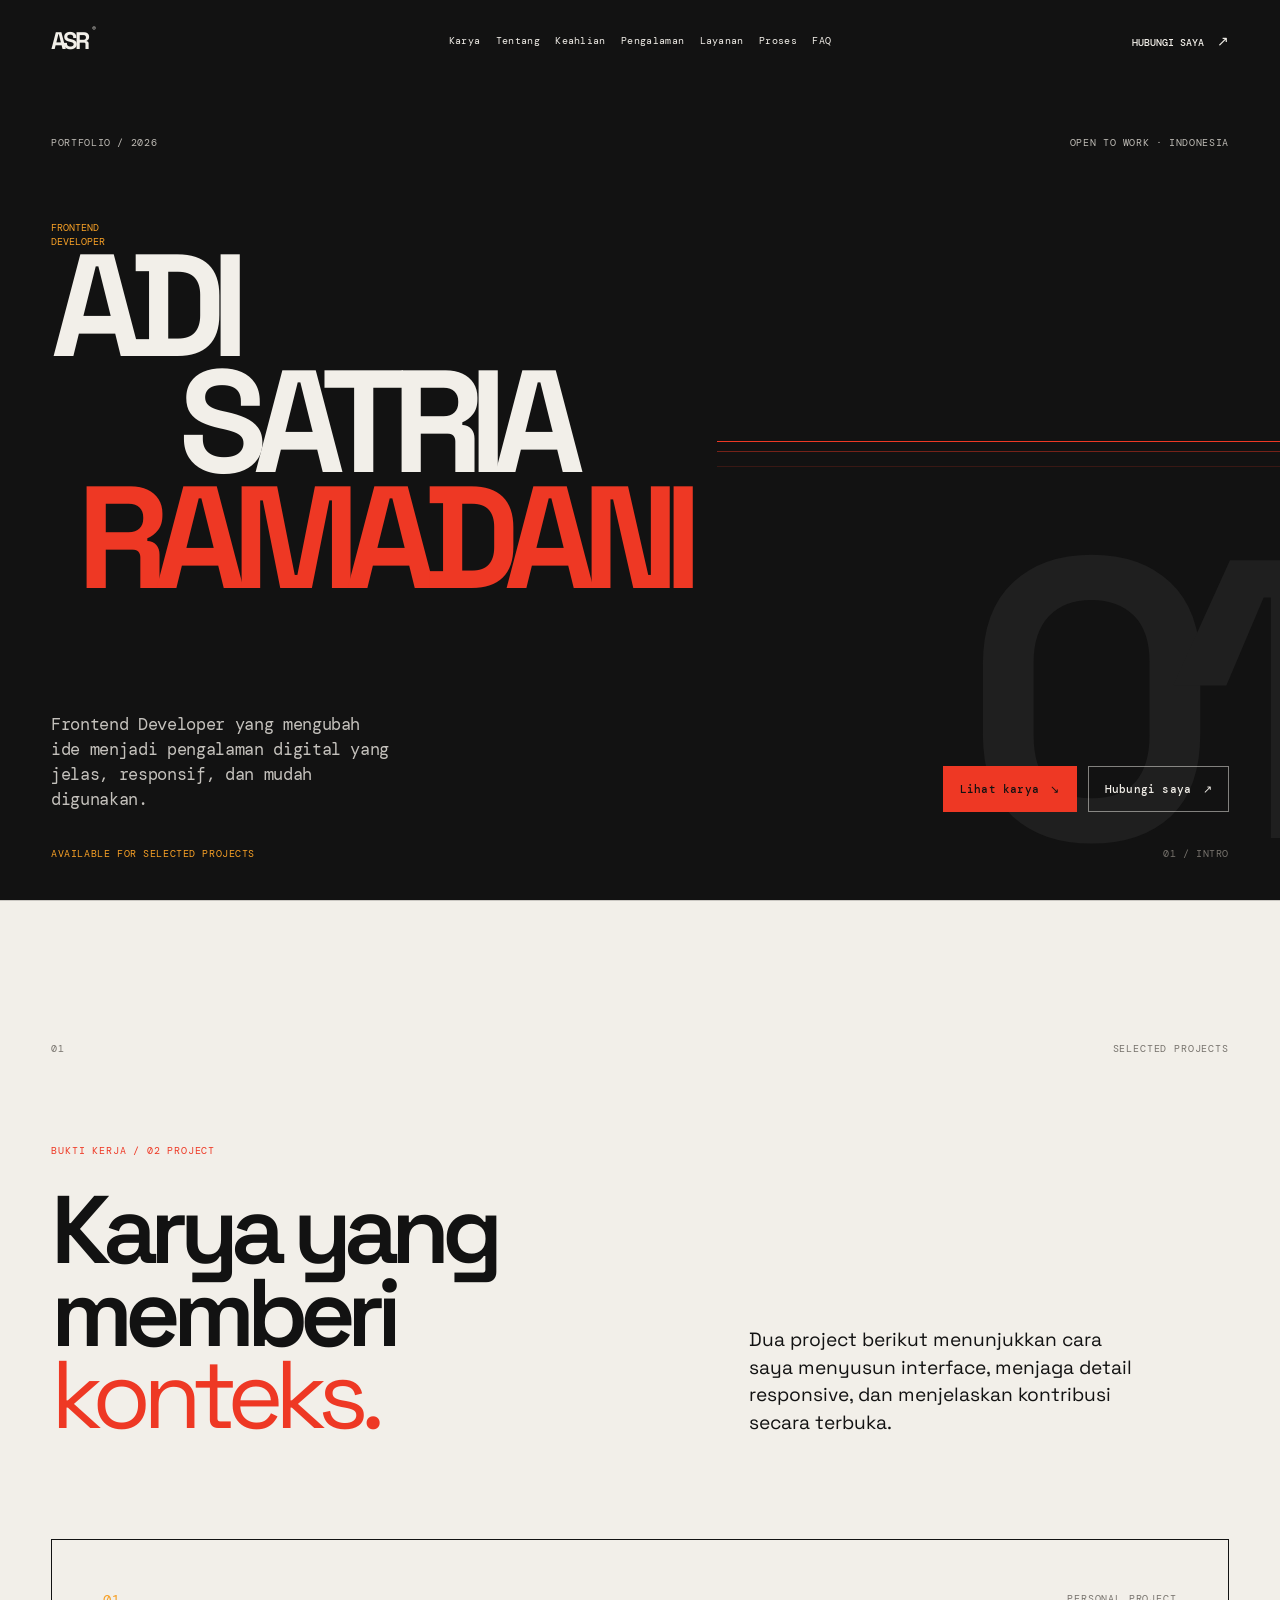
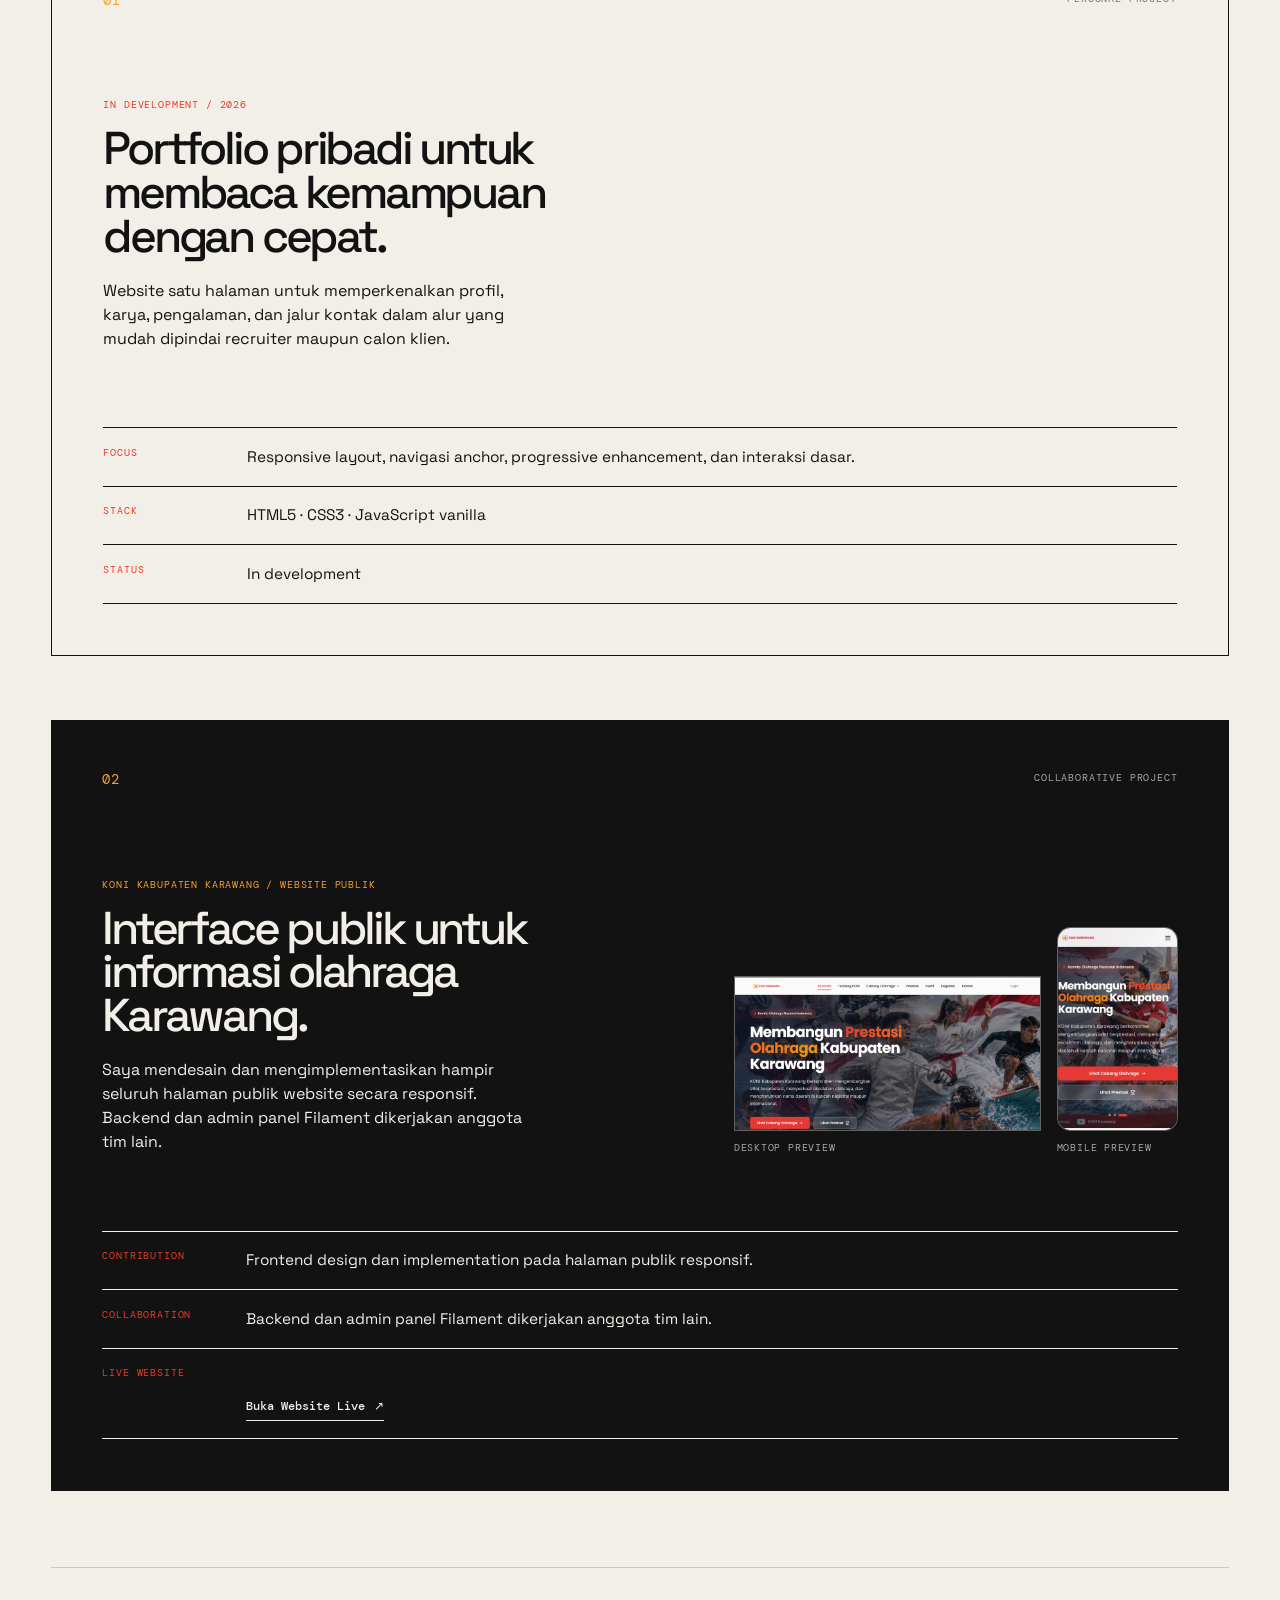
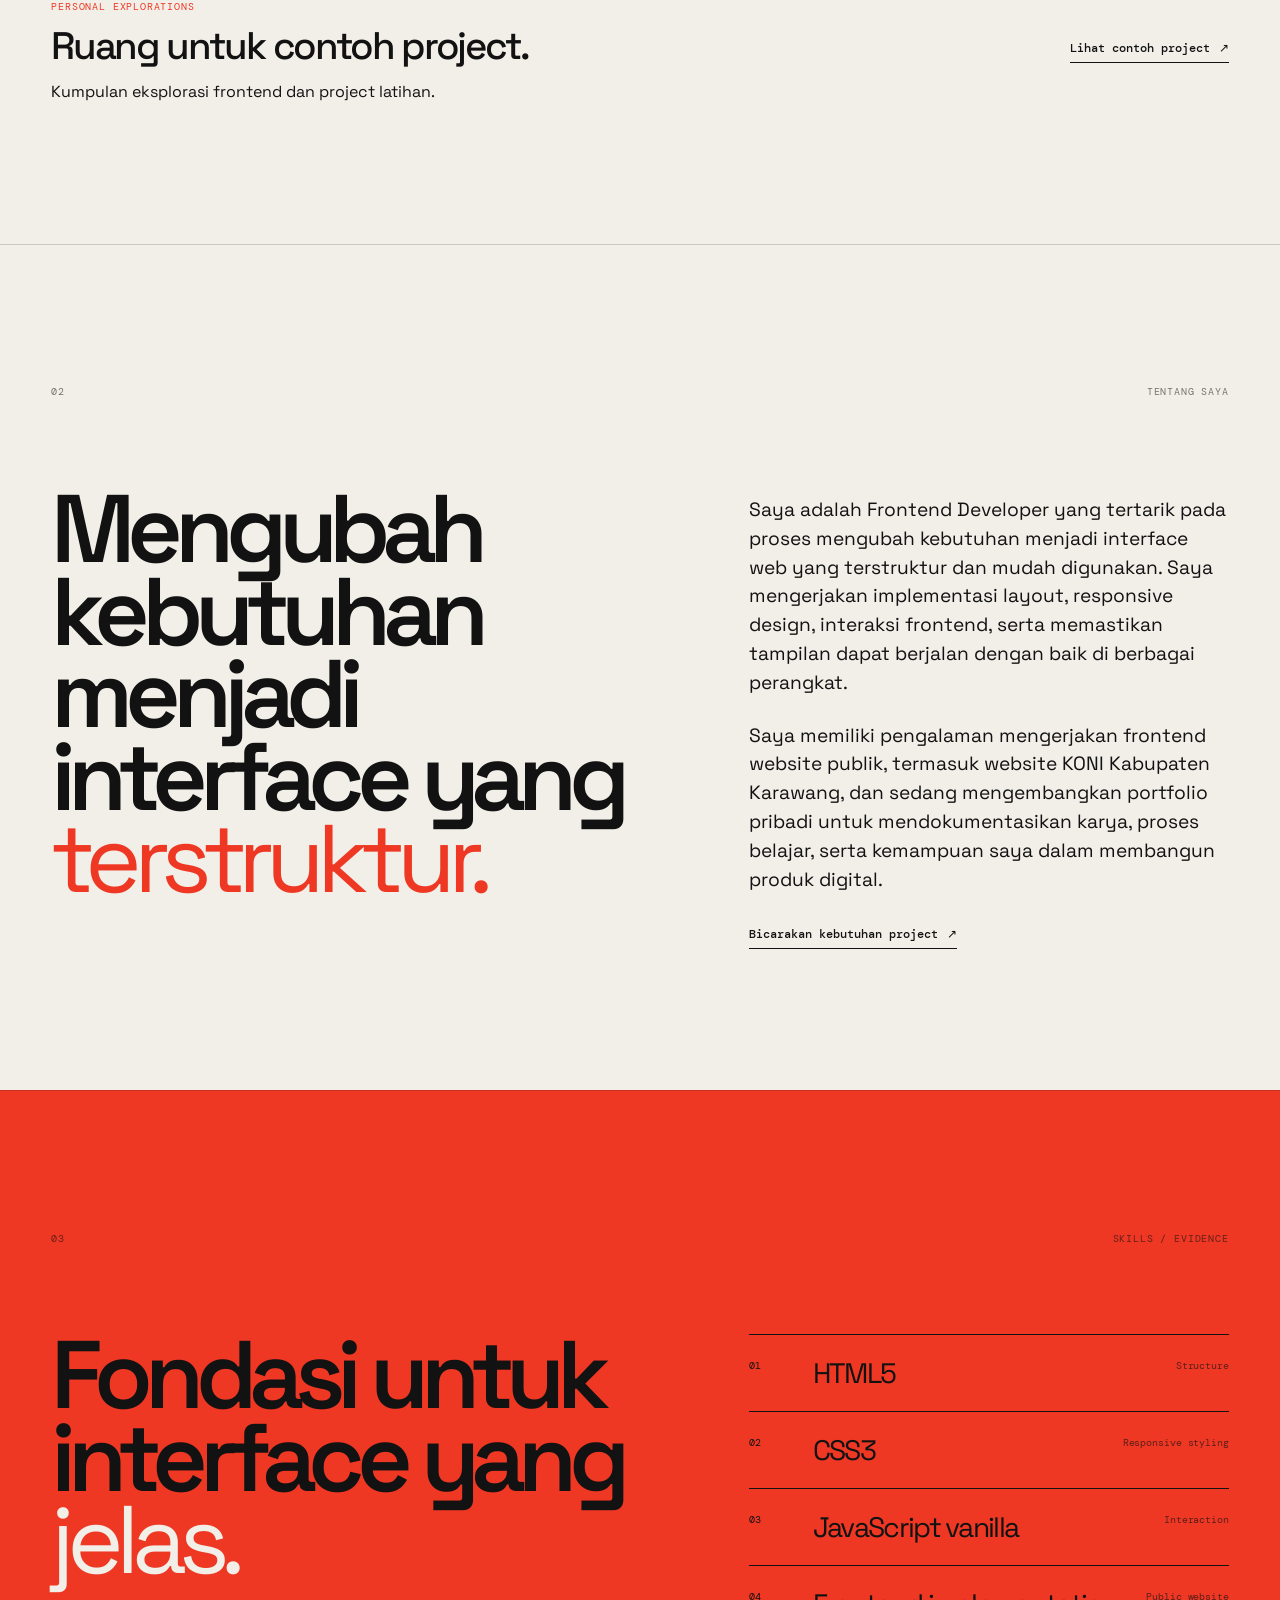
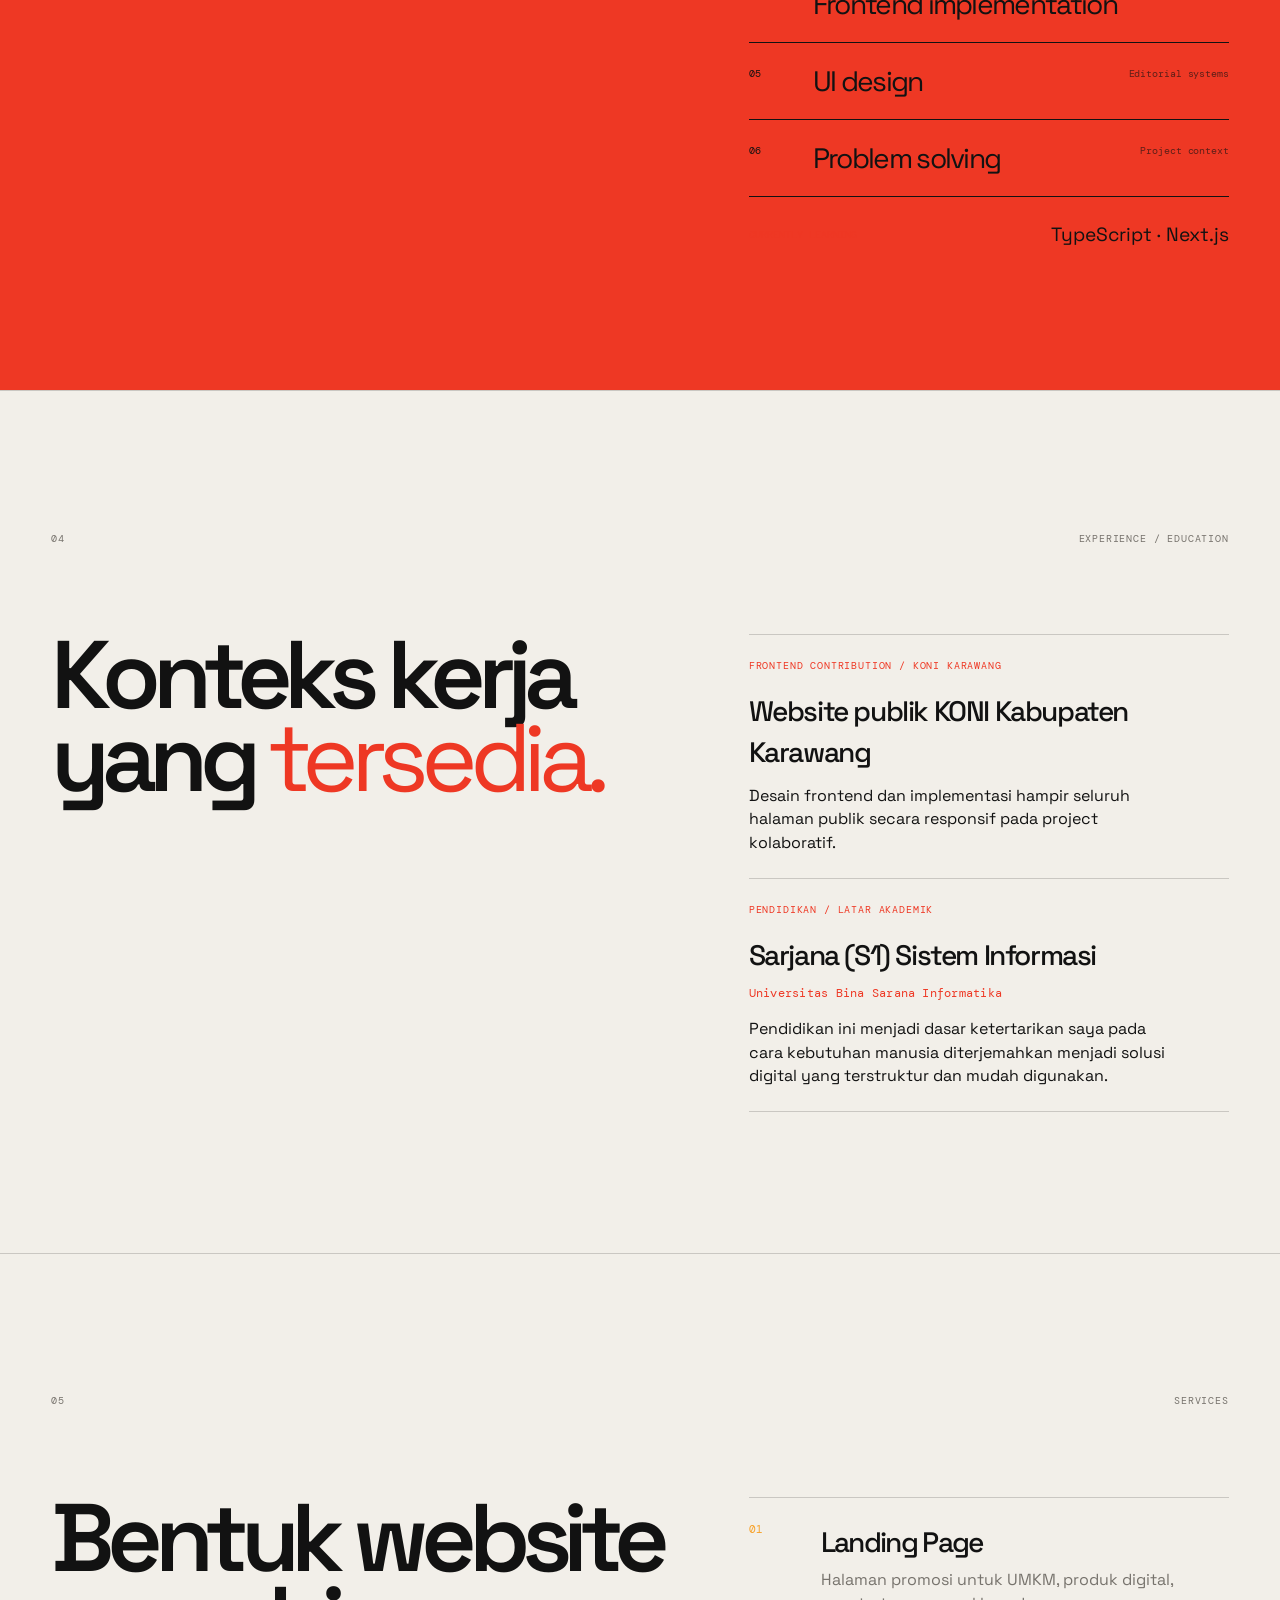
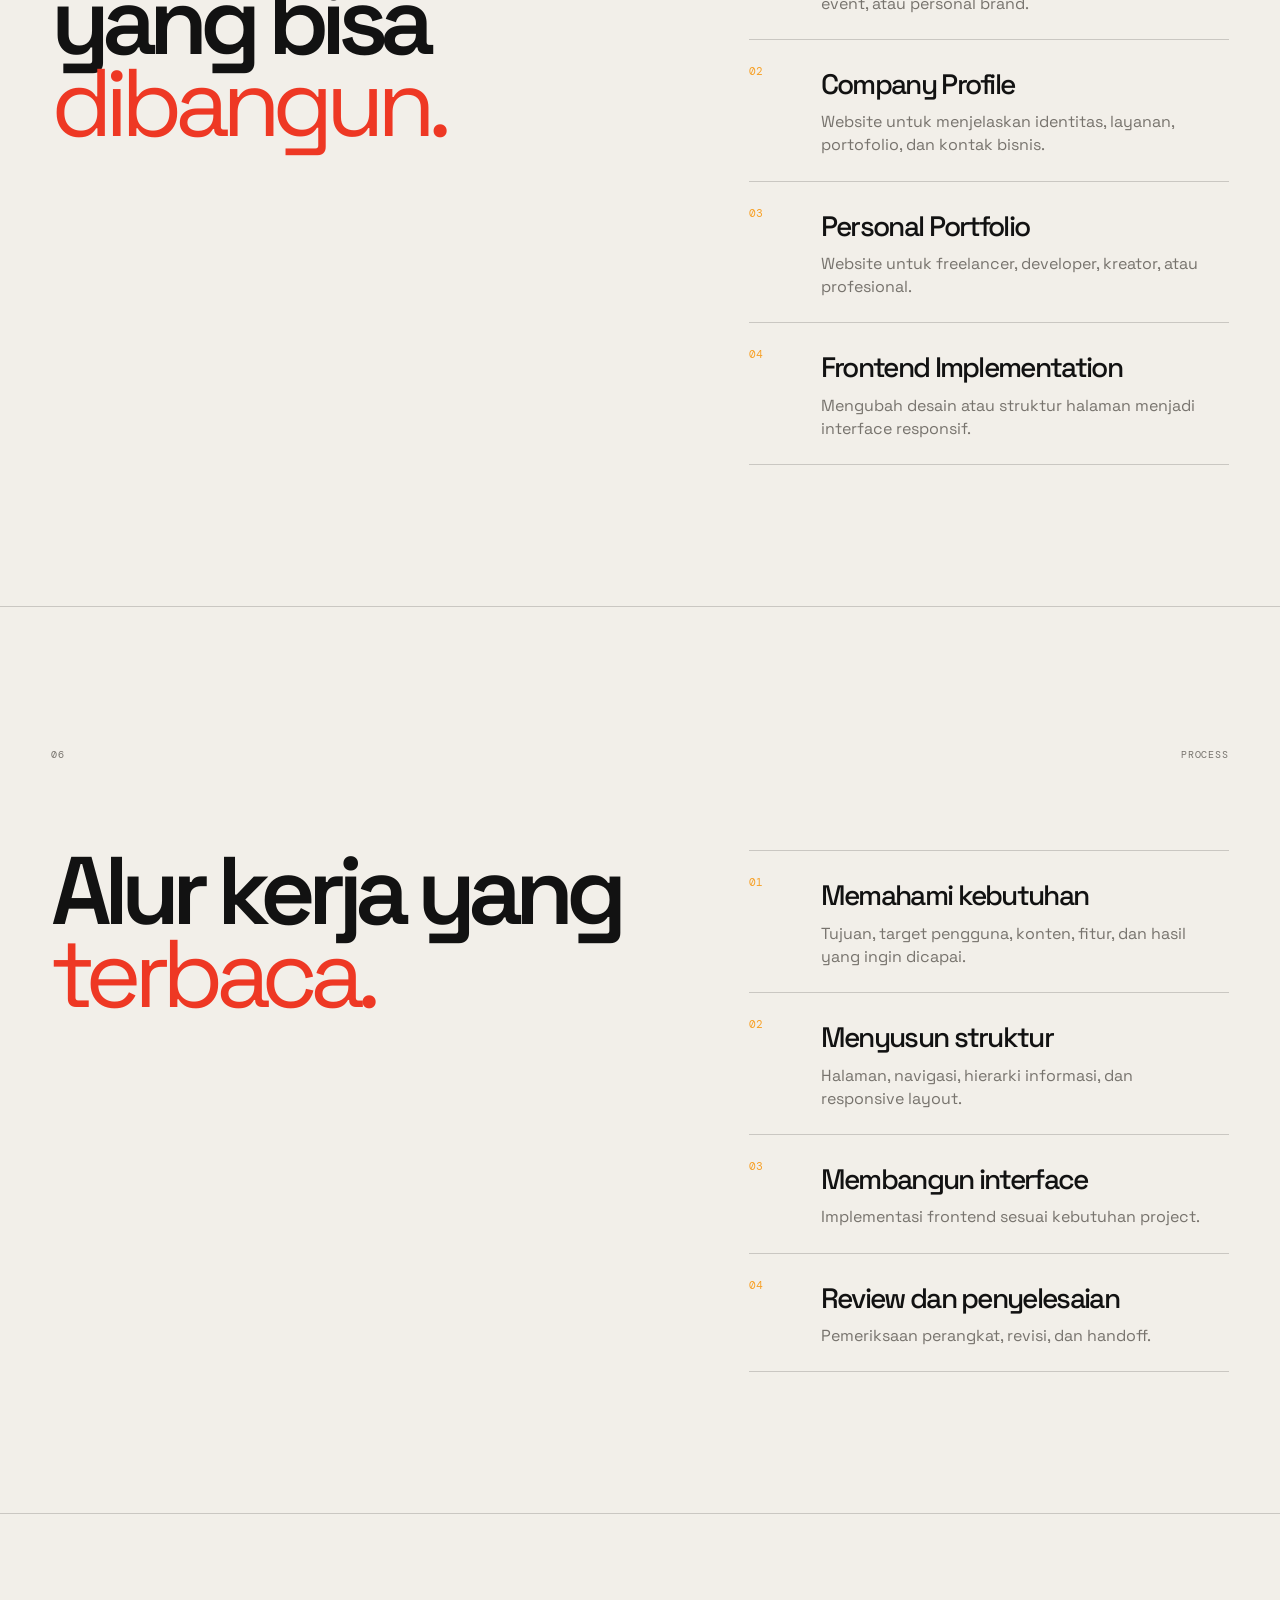
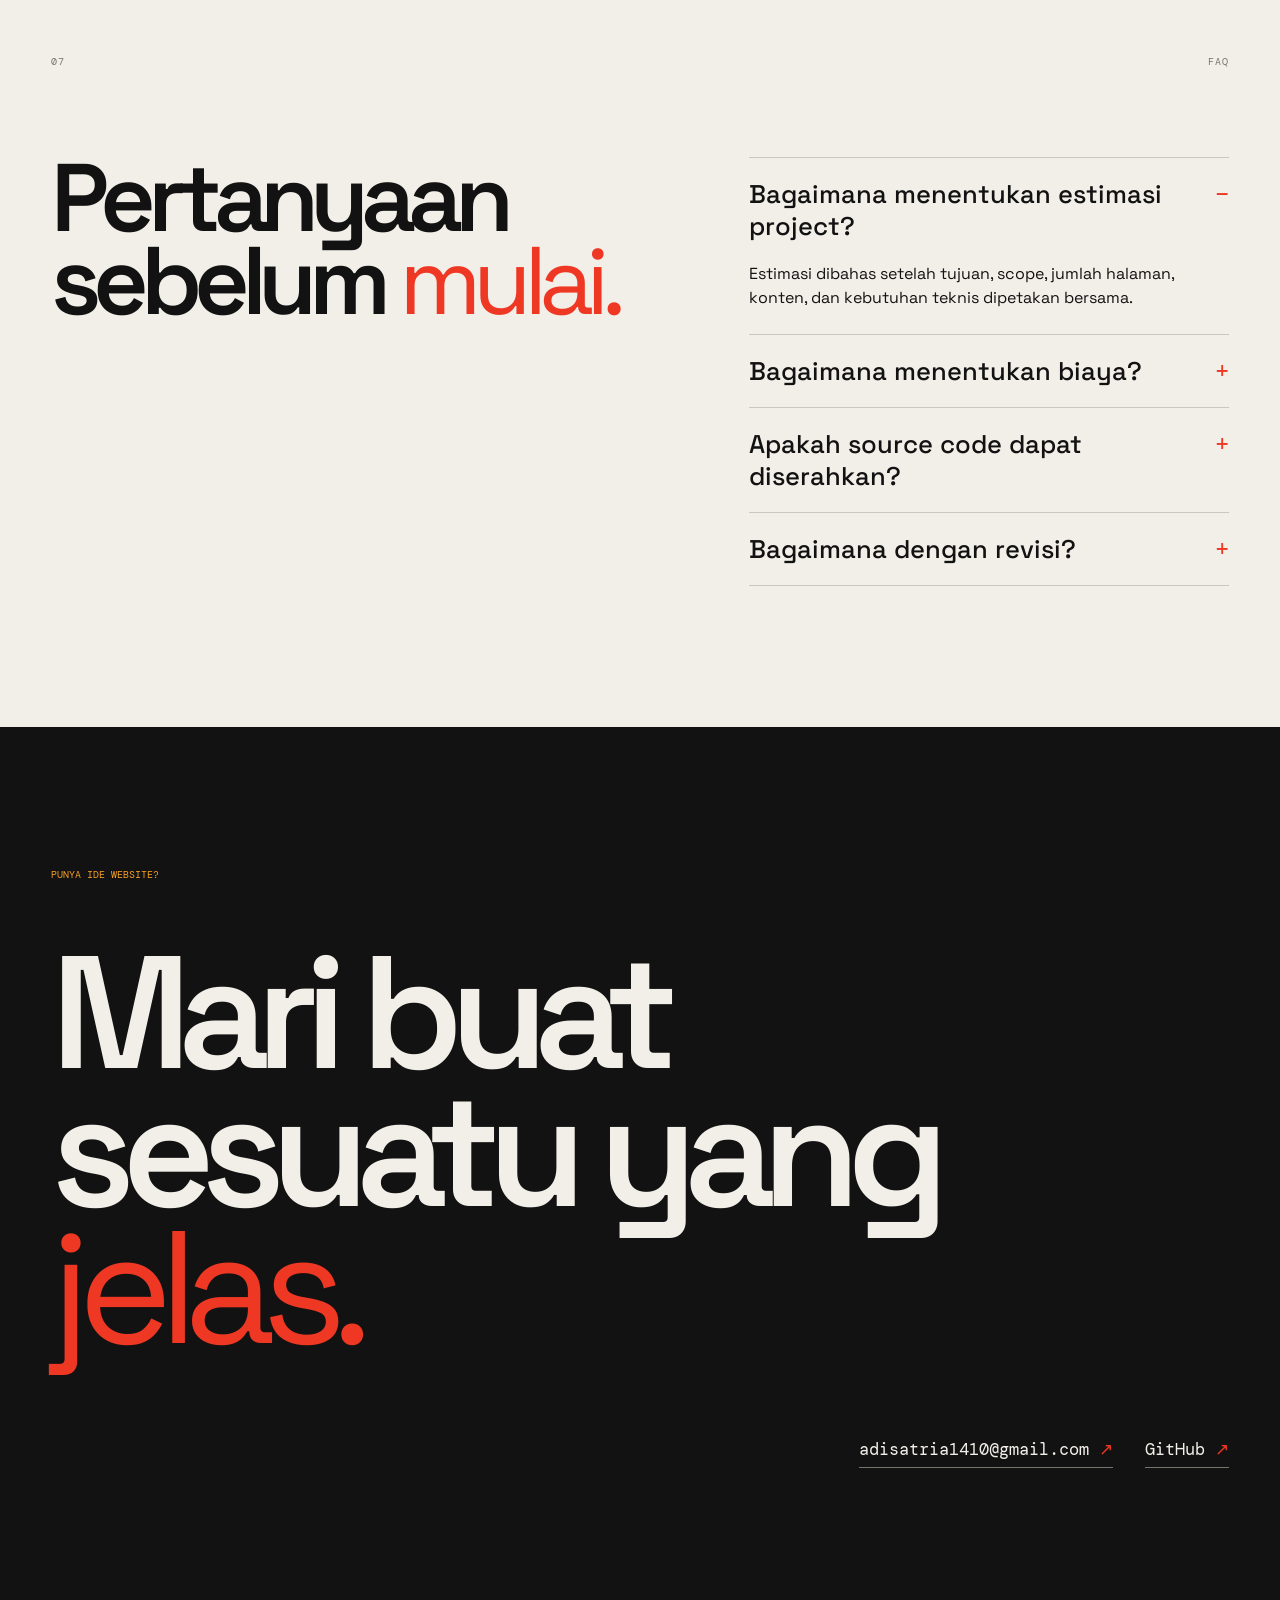
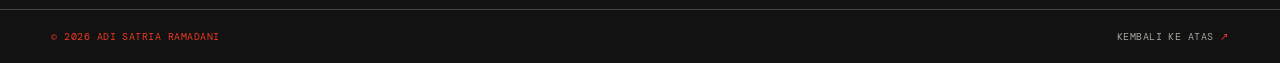
==== commit 79a7c953: "Add comprehensive QA report and implement extensive test coverage - Created a QA report documenting " ====
--- a/index.html
+++ b/index.html
@@ -131,6 +131,15 @@
           </div>
         </article>
       </div>
+
+      <div class="project-examples-link">
+        <div>
+          <p class="eyebrow">PERSONAL EXPLORATIONS</p>
+          <h3>Ruang untuk contoh project.</h3>
+          <p>Kumpulan eksplorasi frontend dan project latihan.</p>
+        </div>
+        <a class="text-link" href="contoh-project.html">Lihat contoh project <span aria-hidden="true">&#8599;</span></a>
+      </div>
     </section>
 
     <section id="about" class="section about" aria-labelledby="about-title">
--- a/css/projects.css
+++ b/css/projects.css
@@ -1,6 +1,29 @@
 .project-list {
   display: grid;
   gap: clamp(2rem, 5vw, 5rem);
+}
+
+.project-examples-link {
+  display: flex;
+  align-items: center;
+  justify-content: space-between;
+  flex-wrap: wrap;
+  gap: 1.5rem 3rem;
+  margin-top: clamp(3rem, 6vw, 6rem);
+  padding-top: 2rem;
+  border-top: 1px solid var(--line);
+}
+
+.project-examples-link h3 {
+  margin: .75rem 0;
+  font-size: clamp(1.75rem, 3vw, 3rem);
+  font-weight: 500;
+  letter-spacing: -.06em;
+  line-height: 1.1;
+}
+
+.project-examples-link .text-link {
+  margin-top: 0;
 }
 
 .project-card {
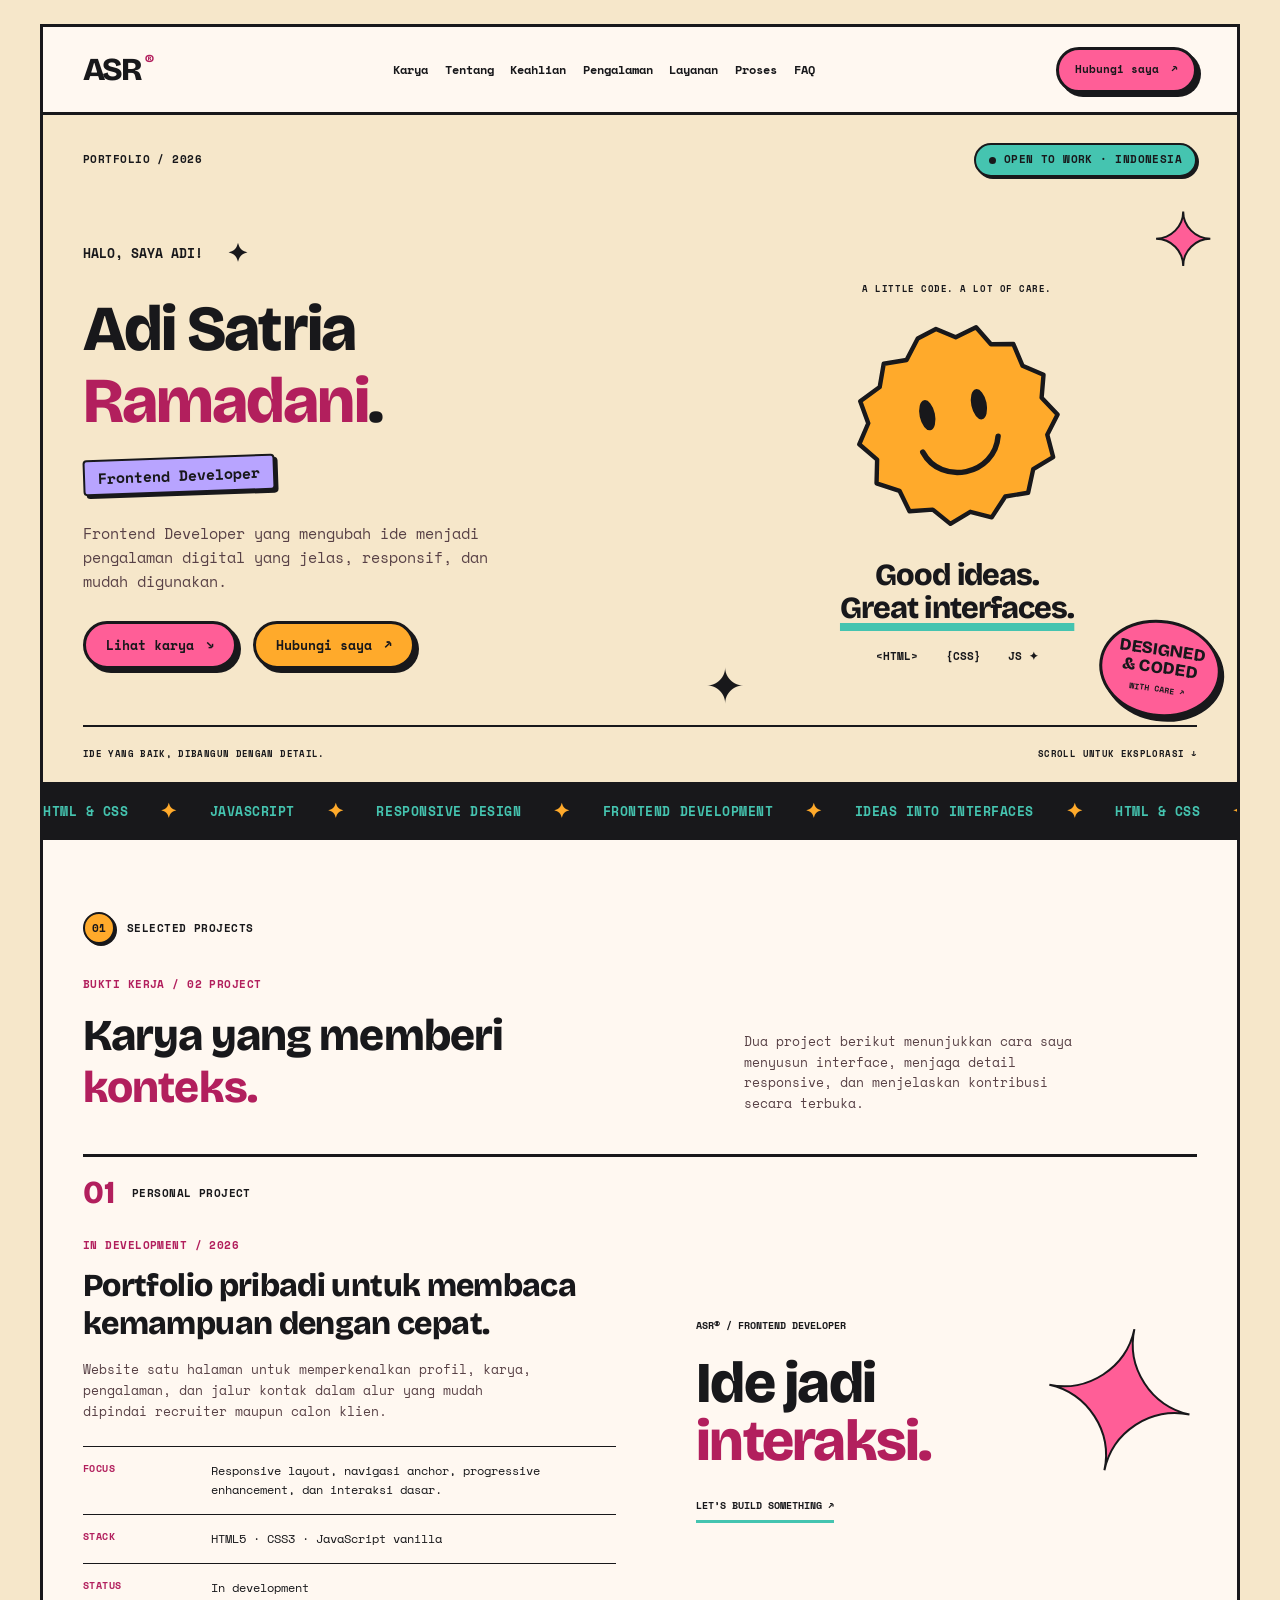
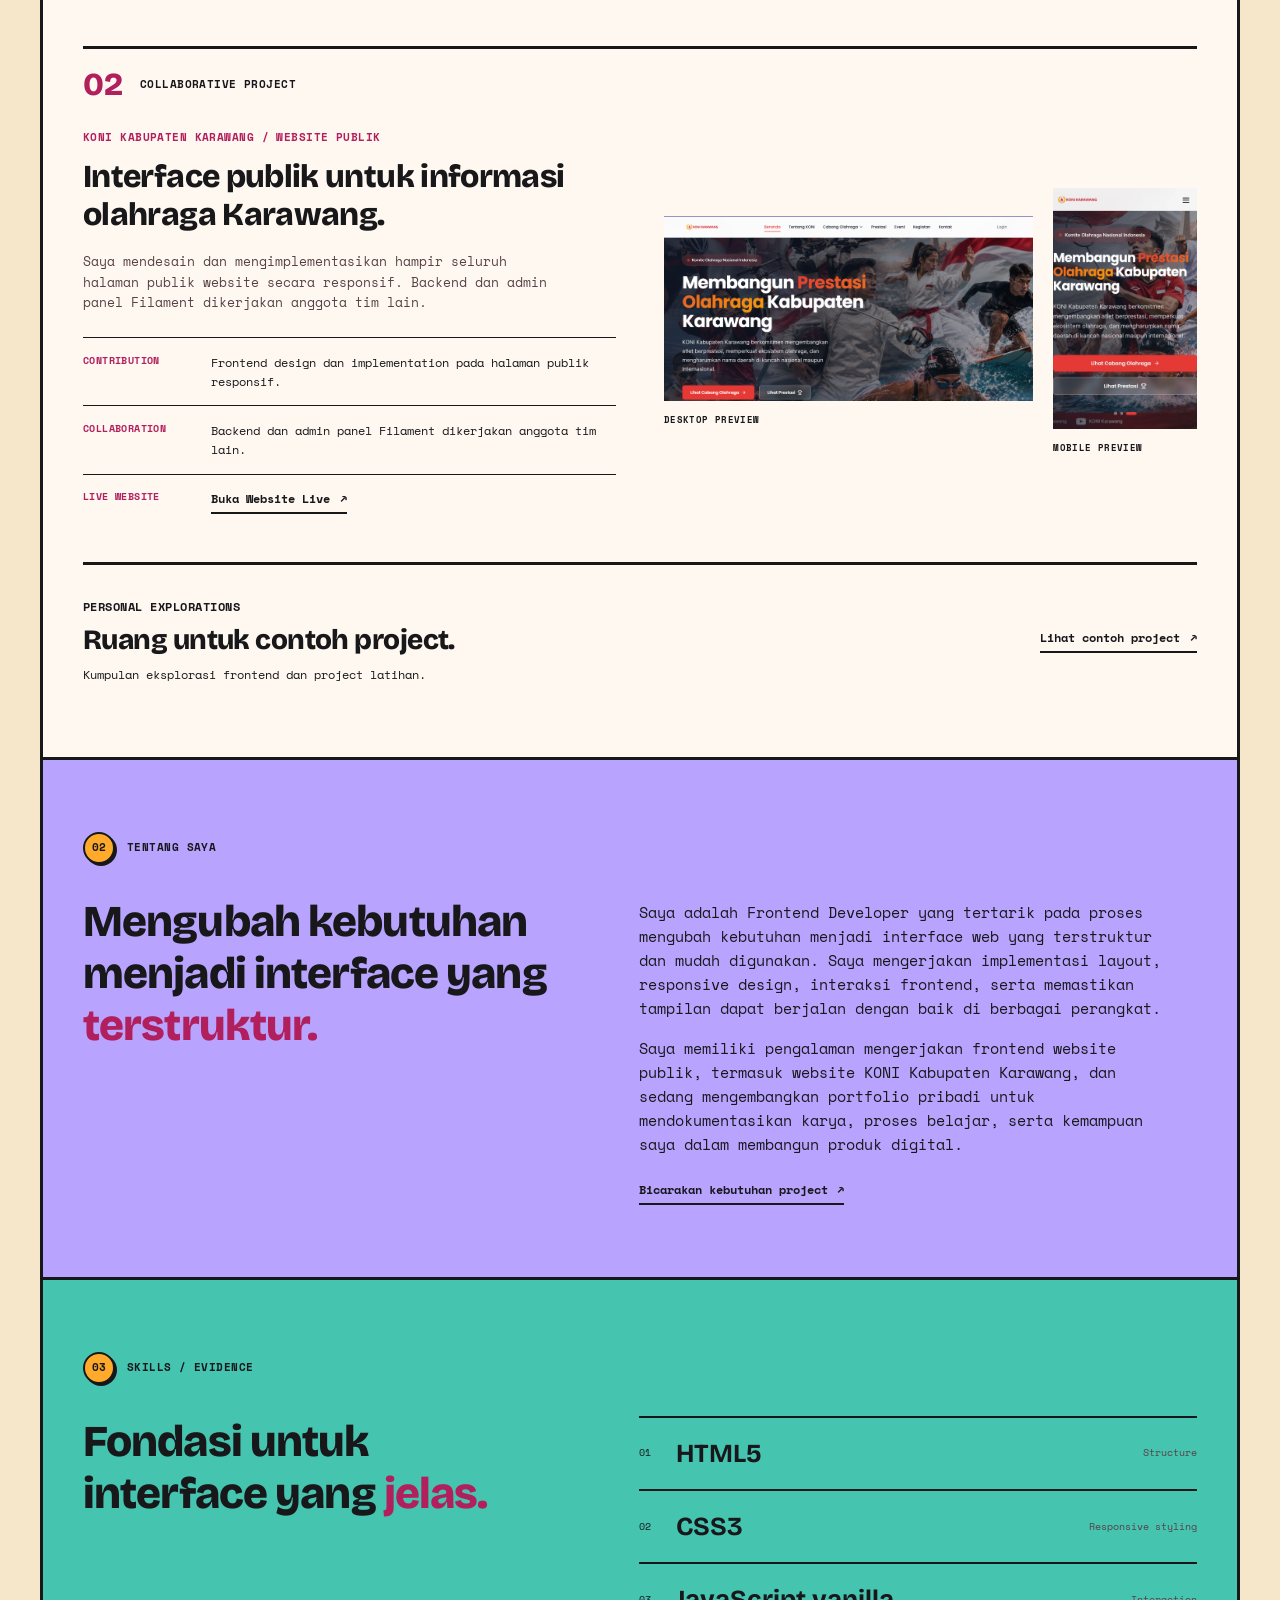
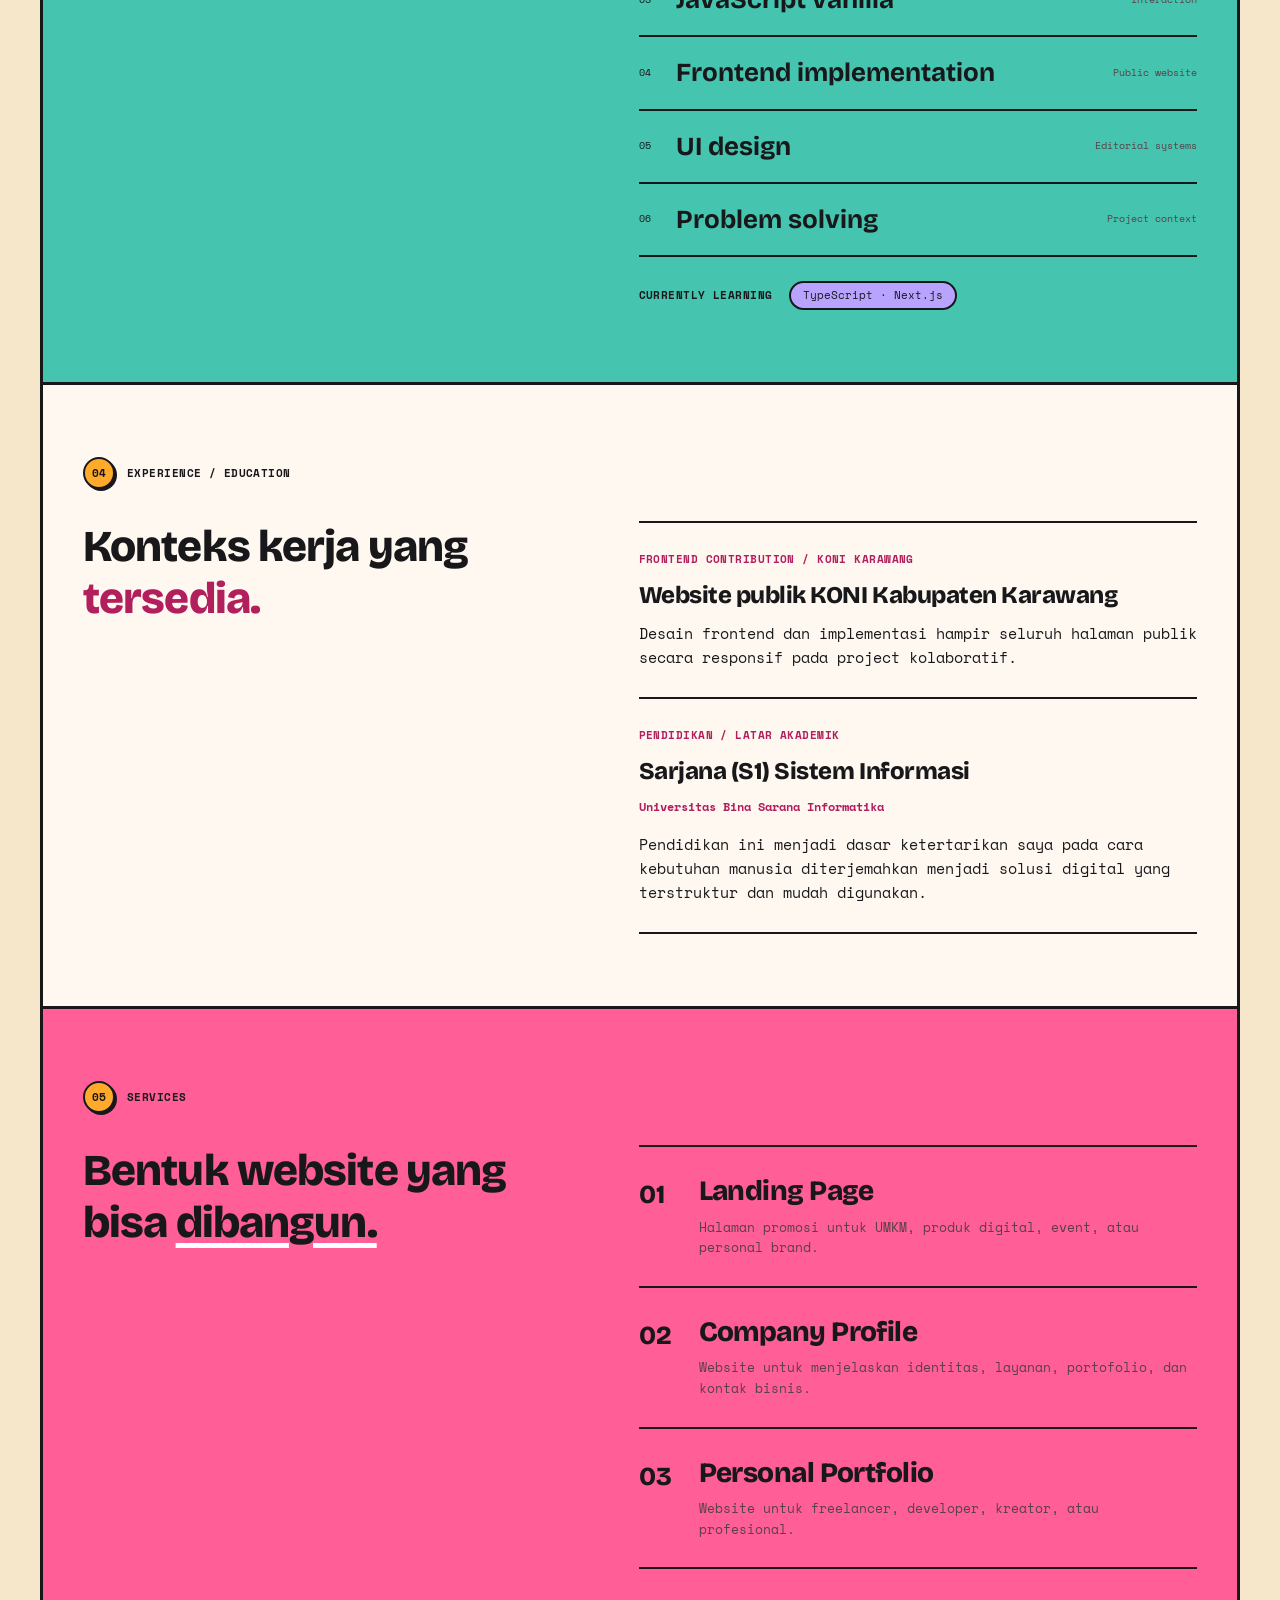
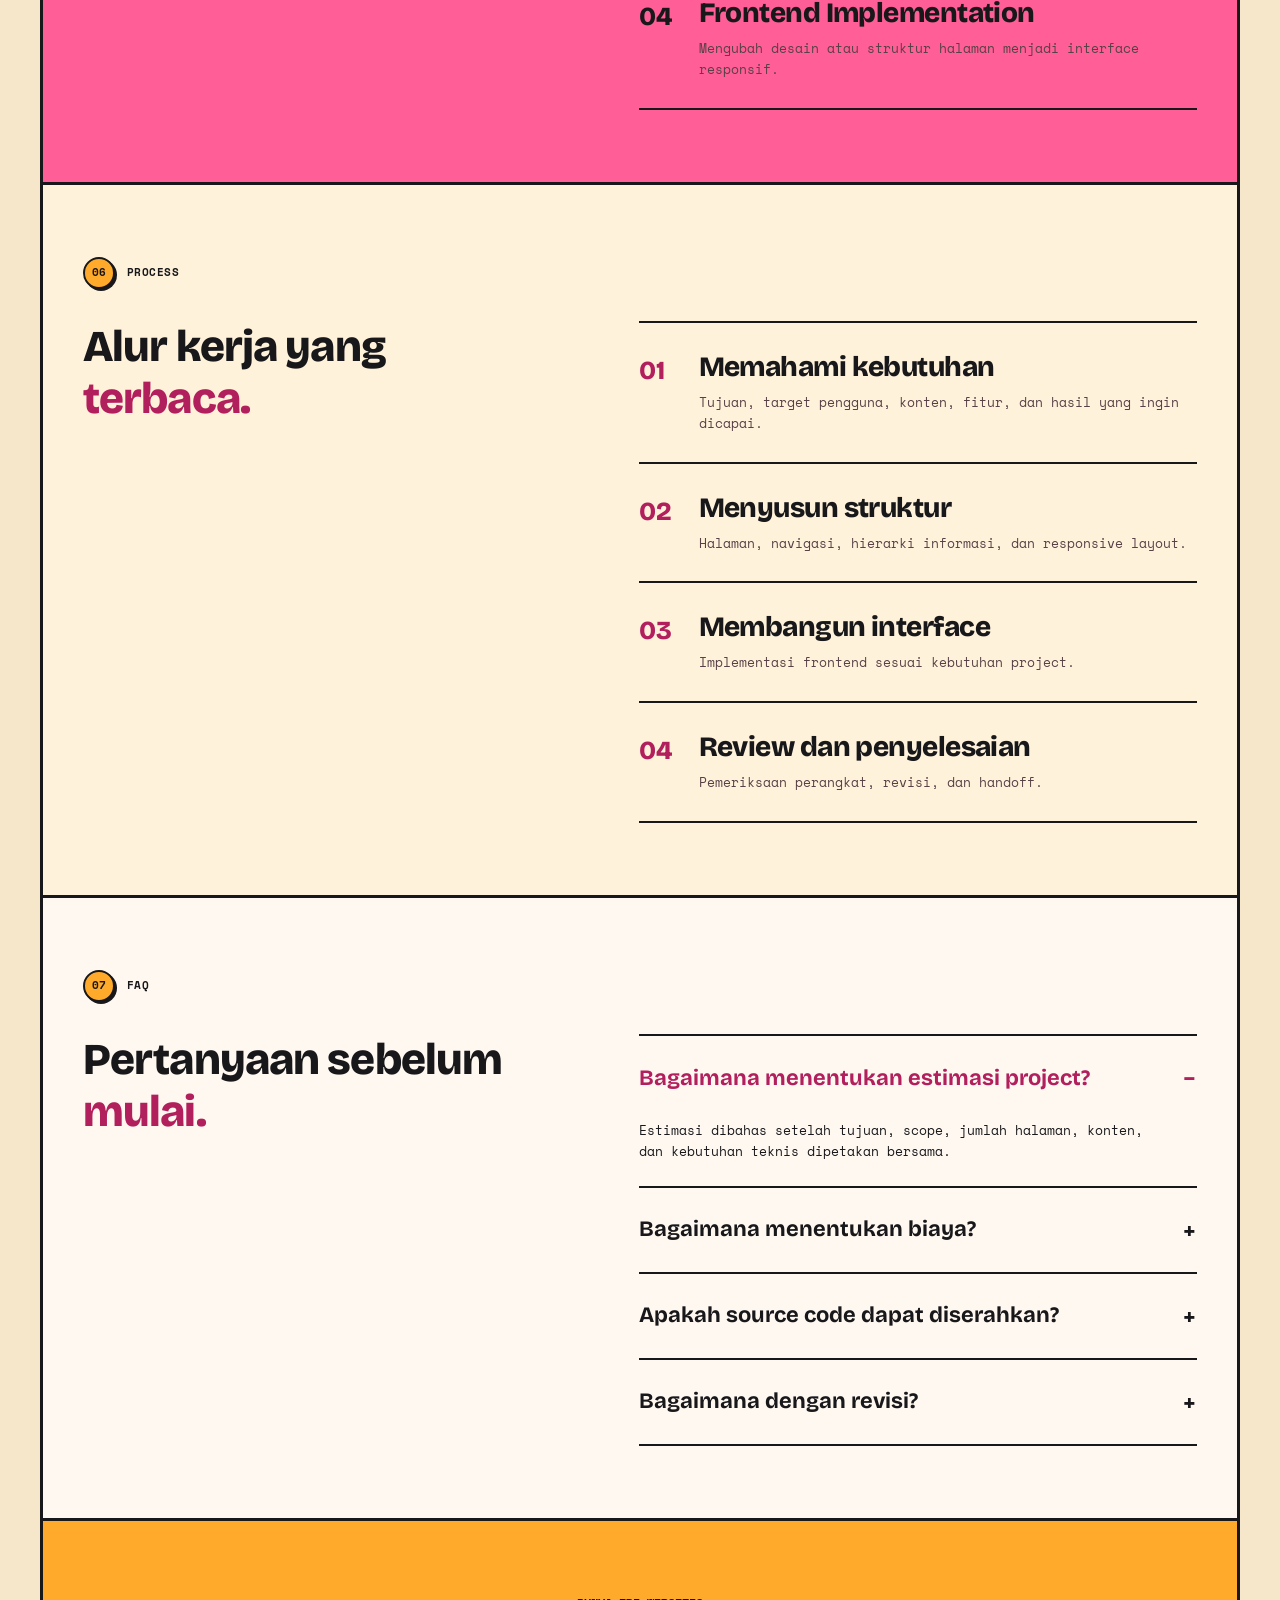
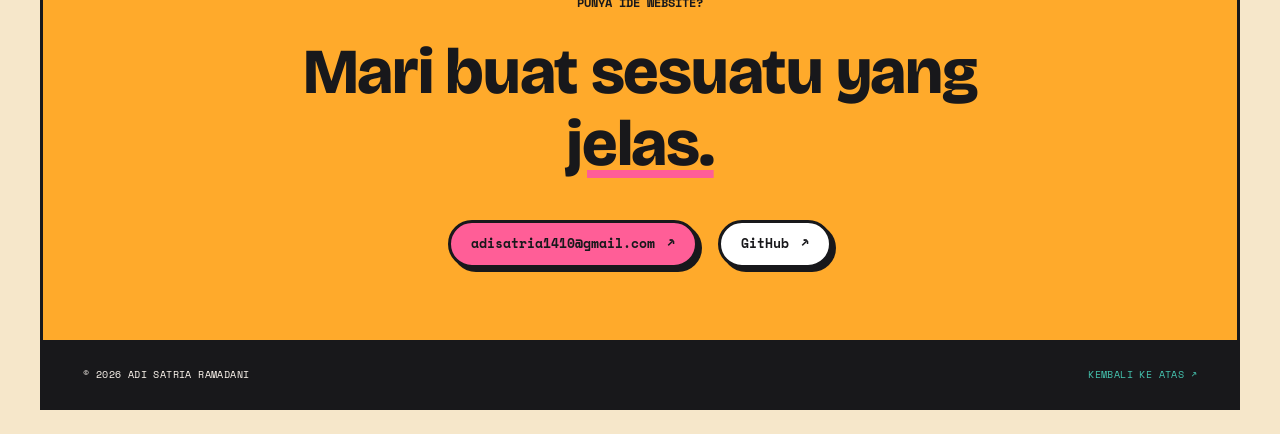
==== commit f533ada4: "ganti design web" ====
--- a/index.html
+++ b/index.html
@@ -3,7 +3,7 @@
 <head>
   <meta charset="UTF-8" />
   <meta name="viewport" content="width=device-width, initial-scale=1.0" />
-  <meta name="theme-color" content="#121212" />
+  <meta name="theme-color" content="#f6e7ca" />
   <title>Adi Satria Ramadani — Frontend Developer</title>
   <meta name="description" content="Portfolio Adi Satria Ramadani, Frontend Developer yang membangun interface web jelas, responsif, dan mudah digunakan." />
   <meta property="og:type" content="website" />
@@ -12,7 +12,7 @@
   <link rel="canonical" href="./" />
   <link rel="preconnect" href="https://fonts.googleapis.com" />
   <link rel="preconnect" href="https://fonts.gstatic.com" crossorigin />
-  <link href="https://fonts.googleapis.com/css2?family=DM+Mono:wght@400;500&family=Space+Grotesk:wght@400;500;600;700&display=swap" rel="stylesheet" />
+  <link href="https://fonts.googleapis.com/css2?family=Bricolage+Grotesque:wght@400;600;700;800&family=Space+Mono:wght@400;700&display=swap" rel="stylesheet" />
   <link rel="stylesheet" href="css/variables.css" />
   <link rel="stylesheet" href="css/style.css" />
   <link rel="stylesheet" href="css/projects.css" />
@@ -55,11 +55,12 @@
     <section id="hero" class="hero" aria-labelledby="hero-title">
       <div class="hero__topline">
         <p>PORTFOLIO / 2026</p>
-        <p>OPEN TO WORK · INDONESIA</p>
+        <p class="availability"><span aria-hidden="true"></span> OPEN TO WORK · INDONESIA</p>
       </div>
       <div class="hero__title-wrap">
-        <p class="hero__role">FRONTEND<br />DEVELOPER</p>
-        <h1 id="hero-title" class="hero__title"><span>ADI</span><span>SATRIA</span><span>RAMADANI</span></h1>
+        <p class="hero__role">HALO, SAYA ADI! <span aria-hidden="true">✦</span></p>
+        <h1 id="hero-title" class="hero__title"><span>Adi Satria</span> <span>Ramadani<span class="hero__period">.</span></span></h1>
+        <p class="hero__profession">Frontend Developer</p>
       </div>
       <div class="hero__bottom">
         <p class="hero__intro">Frontend Developer yang mengubah ide menjadi pengalaman digital yang jelas, responsif, dan mudah digunakan.</p>
@@ -68,13 +69,27 @@
           <a class="button button--outline" href="#contact">Hubungi saya <span aria-hidden="true">↗</span></a>
         </div>
       </div>
-      <div class="hero__status" aria-label="Status kerja">
-        <span>AVAILABLE FOR SELECTED PROJECTS</span>
-        <span>01 / INTRO</span>
-      </div>
-      <div class="hero__number" aria-hidden="true">01</div>
-      <div class="speed-lines" aria-hidden="true"></div>
-    </section>
+      <div class="hero__art" aria-hidden="true">
+        <span class="hero__sparkle hero__sparkle--top">✦</span>
+        <div class="creative-window">
+          <div class="creative-window__canvas">
+            <span class="creative-window__label">A LITTLE CODE. A LOT OF CARE.</span>
+            <svg class="smiley" viewBox="0 0 200 200" fill="none">
+              <path d="M100 8 116 19 136 14 146 32 166 36 170 57 187 69 181 89 192 107 179 123 180 144 160 151 151 171 130 170 114 186 96 177 76 184 63 168 42 165 37 145 18 134 23 113 10 96 22 79 19 58 39 49 47 29 68 30 82 13Z" fill="var(--mustard)" stroke="var(--ink)" stroke-width="4" stroke-linejoin="round"/>
+              <ellipse cx="76" cy="83" rx="7" ry="14" fill="var(--ink)"/><ellipse cx="124" cy="83" rx="7" ry="14" fill="var(--ink)"/>
+              <path d="M65 115c10 34 60 34 70 0" stroke="var(--ink)" stroke-width="5" stroke-linecap="round"/>
+            </svg>
+            <p>Good ideas.<br /><strong>Great interfaces.</strong></p>
+            <div class="creative-window__tags"><span>&lt;HTML&gt;</span><span>{CSS}</span><span>JS ✦</span></div>
+          </div>
+        </div>
+        <span class="hero__sticker">DESIGNED<br />&amp; CODED<br /><b>WITH CARE ↗</b></span>
+        <span class="hero__sparkle hero__sparkle--bottom">✦</span>
+      </div>
+      <div class="hero__status"><span>IDE YANG BAIK, DIBANGUN DENGAN DETAIL.</span><a href="#projects">SCROLL UNTUK EKSPLORASI ↓</a></div>
+    </section>
+
+    <div class="ticker" aria-label="HTML, CSS, JavaScript, responsive design, frontend development"><div class="ticker__track" aria-hidden="true"><span>HTML &amp; CSS <b>✦</b> JAVASCRIPT <b>✦</b> RESPONSIVE DESIGN <b>✦</b> FRONTEND DEVELOPMENT <b>✦</b> IDEAS INTO INTERFACES <b>✦</b></span><span>HTML &amp; CSS <b>✦</b> JAVASCRIPT <b>✦</b> RESPONSIVE DESIGN <b>✦</b> FRONTEND DEVELOPMENT <b>✦</b> IDEAS INTO INTERFACES <b>✦</b></span></div></div>
 
     <section id="projects" class="section projects" aria-labelledby="projects-title">
       <div class="section__meta"><span>01</span><span>SELECTED PROJECTS</span></div>
@@ -92,6 +107,9 @@
               <p class="eyebrow">IN DEVELOPMENT / 2026</p>
               <h3 id="project-one-title">Portfolio pribadi untuk membaca kemampuan dengan cepat.</h3>
               <p>Website satu halaman untuk memperkenalkan profil, karya, pengalaman, dan jalur kontak dalam alur yang mudah dipindai recruiter maupun calon klien.</p>
+            </div>
+            <div class="portfolio-preview" aria-hidden="true">
+                  <div class="portfolio-preview__canvas"><span>ASR® / FRONTEND DEVELOPER</span><p>Ide jadi<br /><em>interaksi.</em></p><span class="portfolio-preview__flower">✦</span><span class="portfolio-preview__pill">LET’S BUILD SOMETHING ↗</span></div>
             </div>
             <dl class="project-card__details">
               <div><dt>FOCUS</dt><dd>Responsive layout, navigasi anchor, progressive enhancement, dan interaksi dasar.</dd></div>
--- a/css/style.css
+++ b/css/style.css
@@ -1,1414 +1,258 @@
-* {
-  box-sizing: border-box;
-  margin: 0;
-  padding: 0;
-}
-
-html {
-  scroll-behavior: smooth;
-  scroll-padding-top: 5rem;
-}
-
-body {
-  background: var(--paper);
-  color: var(--ink);
-  font-family: var(--display);
-  overflow-x: hidden;
-  line-height: 1.45;
-}
-
-body,
-button,
-a {
-  -webkit-font-smoothing: antialiased;
-}
-
-a {
-  color: inherit;
-  text-decoration: none;
-}
-
-button,
-a {
-  -webkit-tap-highlight-color: transparent;
-}
-
-button {
-  font: inherit;
-}
-
-ul,
-ol {
-  list-style: none;
-}
-
-img,
-svg {
-  display: block;
-  max-width: 100%;
-}
-
-::selection {
-  background: var(--orange);
-  color: var(--ink);
-}
-
-:focus-visible {
-  outline: none;
-  box-shadow: var(--focus);
-}
-
-.skip-link {
-  position: fixed;
-  top: .75rem;
-  left: .75rem;
-  z-index: 100;
-  padding: .75rem 1rem;
-  background: var(--orange);
-  color: var(--ink);
-  font: 500 .75rem var(--mono);
-  transform: translateY(-150%);
-  transition: transform .2s ease;
-}
-
-.skip-link:focus {
-  transform: translateY(0);
-}
-
-.preloader {
-  position: fixed;
-  inset: 0;
-  z-index: 30;
-  display: grid;
-  place-items: center;
-  background: var(--ink);
-  color: var(--paper);
-  overflow: hidden;
-  isolation: isolate;
-  animation: preloader-timeout 1.4s linear forwards;
-}
-
-.no-js .preloader {
-  display: none;
-}
-
-.preloader.is-hidden {
-  opacity: 0;
-  visibility: hidden;
-  pointer-events: none;
-}
-
-.preloader.is-complete {
-  animation: preloader-exit .42s cubic-bezier(.76, 0, .24, 1) forwards;
-}
-
-.preloader.is-complete.is-hidden {
-  animation: none;
-  opacity: 0;
-  visibility: hidden;
-}
-
-.preloader__label,
-.preloader__counter,
-.preloader__words,
-.preloader__name,
-.preloader__circle,
-.preloader__dot {
-  position: absolute;
-  z-index: 2;
-}
-
-.preloader__label {
-  top: clamp(1.5rem, 4vw, 3rem);
-  left: var(--pad);
-  color: var(--orange);
-  font: .65rem var(--mono);
-  letter-spacing: .08em;
-  animation: preloader-fade-in .32s ease both;
-}
-
-.preloader__counter {
-  top: 50%;
-  left: var(--pad);
-  color: var(--paper);
-  font: clamp(3.5rem, 10vw, 8rem) var(--mono);
-  line-height: .8;
-  letter-spacing: -.12em;
-  transform: translateY(-50%);
-  animation: preloader-counter-in .5s cubic-bezier(.16, 1, .3, 1) both;
-}
-
-.preloader__words {
-  top: 50%;
-  right: var(--pad);
-  display: flex;
-  flex-direction: column;
-  align-items: flex-end;
-  gap: .4rem;
-  transform: translateY(-50%);
-}
-
-.preloader__word {
-  display: block;
-  transform: scaleX(0);
-  transform-origin: right;
-  font: clamp(1.1rem, 2.5vw, 2.4rem) var(--display);
-  letter-spacing: -.06em;
-  white-space: nowrap;
-}
-
-.preloader__word--portfolio {
-  color: var(--red);
-  animation: preloader-word-reveal .58s cubic-bezier(.16, 1, .3, 1) .16s both;
-}
-
-.preloader__word--role {
-  color: var(--paper);
-  animation: preloader-word-reveal .58s cubic-bezier(.16, 1, .3, 1) .28s both;
-}
-
-.preloader__name {
-  bottom: clamp(1.75rem, 5vw, 3.5rem);
-  left: var(--pad);
-  display: flex;
-  gap: clamp(.35rem, 1vw, 1rem);
-  color: var(--paper);
-  font: 600 clamp(1.5rem, 4vw, 4rem) var(--display);
-  letter-spacing: -.08em;
-  line-height: .82;
-}
-
-.preloader__name > span {
-  display: block;
-  overflow: hidden;
-}
-
-.preloader__name > span > span {
-  display: block;
-  transform: translateY(110%);
-  animation: preloader-name-rise .7s cubic-bezier(.16, 1, .3, 1) both;
-}
-
-.preloader__name > span:nth-child(1) > span { animation-delay: .22s; }
-.preloader__name > span:nth-child(2) > span { animation-delay: .3s; }
-.preloader__name > span:nth-child(3) > span { animation-delay: .38s; }
-
-.preloader__circle {
-  width: min(30rem, 52vw);
-  aspect-ratio: 1;
-  border-radius: 50%;
-  pointer-events: none;
-}
-
-.preloader__circle--outline {
-  z-index: 1;
-  border: 1px solid var(--red);
-  transform: scale(0);
-  animation: preloader-circle-grow .78s cubic-bezier(.16, 1, .3, 1) .12s both;
-}
-
-.preloader__dot {
-  width: clamp(.55rem, 1.2vw, 1rem);
-  aspect-ratio: 1;
-  border-radius: 50%;
-  animation: preloader-dot-float .8s ease-in-out .35s both;
-}
-
-.preloader__dot--red {
-  top: 24%;
-  right: 29%;
-  background: var(--red);
-}
-
-.preloader__dot--orange {
-  right: 18%;
-  bottom: 25%;
-  background: var(--orange);
-  animation-delay: .48s;
-}
-
-.sr-only {
-  position: absolute;
-  width: 1px;
-  height: 1px;
-  padding: 0;
-  overflow: hidden;
-  clip: rect(0, 0, 0, 0);
-  white-space: nowrap;
-  border: 0;
-}
-
-@keyframes preloader-timeout {
-  0%, 84% { opacity: 1; visibility: visible; }
-  100% { opacity: 0; visibility: hidden; pointer-events: none; }
-}
-
-@keyframes preloader-exit {
-  from { opacity: 1; clip-path: circle(150% at 50% 50%); visibility: visible; }
-  to { opacity: 0; clip-path: circle(0% at 50% 50%); visibility: hidden; pointer-events: none; }
-}
-
-@keyframes preloader-fade-in {
-  from { opacity: 0; transform: translateY(-.4rem); }
-  to { opacity: 1; transform: translateY(0); }
-}
-
-@keyframes preloader-counter-in {
-  from { opacity: 0; transform: translate(-.5rem, -50%); }
-  to { opacity: 1; transform: translate(0, -50%); }
-}
-
-@keyframes preloader-word-reveal {
-  from { opacity: 0; transform: scaleX(0); }
-  to { opacity: 1; transform: scaleX(1); }
-}
-
-@keyframes preloader-name-rise {
-  from { transform: translateY(110%); }
-  to { transform: translateY(0); }
-}
-
-@keyframes preloader-circle-grow {
-  from { opacity: 0; transform: scale(0); }
-  to { opacity: .95; transform: scale(9); }
-}
-
-@keyframes preloader-dot-float {
-  from { opacity: 0; transform: scale(0) translateY(.5rem); }
-  to { opacity: 1; transform: scale(1) translateY(0); }
-}
-
-.navbar {
-  position: fixed;
-  top: .5rem;
-  left: 50%;
-  z-index: 10;
-  display: flex;
-  align-items: center;
-  justify-content: space-between;
-  width: 100%;
-  padding: .8rem var(--pad);
-  transform: translateX(-50%);
-  color: var(--paper);
-  border-bottom: 1px solid transparent;
-  transition: width .35s cubic-bezier(.16, 1, .3, 1),
-    padding .35s cubic-bezier(.16, 1, .3, 1),
-    background-color .35s ease,
-    border-color .35s ease,
-    box-shadow .35s ease,
-    border-radius .35s ease,
-    transform .35s cubic-bezier(.16, 1, .3, 1);
-}
-
-.navbar.is-scrolled {
-  width: min(calc(100% - 2rem), 56rem);
-  padding: .35rem clamp(1rem, 2vw, 1.35rem);
-  background: var(--ink);
-  color: var(--paper);
-  border: 1px solid rgba(238, 56, 36, .48);
-  border-radius: 999px;
-  box-shadow: 0 .6rem 1.8rem rgba(18, 18, 18, .28), 0 0 0 1px rgba(247, 160, 38, .12);
-  animation: navbar-pill-ring 1.8s ease-in-out infinite;
-}
-
-@keyframes navbar-pill-ring {
-  0%,
-  100% {
-    border-color: rgba(238, 56, 36, .35);
-    box-shadow: 0 .6rem 1.8rem rgba(18, 18, 18, .28), 0 0 0 1px rgba(247, 160, 38, .08), 0 0 0 rgba(238, 56, 36, 0);
-  }
-
-  50% {
-    border-color: var(--red);
-    box-shadow: 0 .6rem 1.8rem rgba(18, 18, 18, .28), 0 0 0 2px rgba(247, 160, 38, .18), 0 0 1rem rgba(238, 56, 36, .42);
-  }
-}
-
-.navbar__brand {
-  position: relative;
-  z-index: 2;
-  font-size: 1.5rem;
-  font-weight: 700;
-  letter-spacing: -.12em;
-}
-
-.navbar__brand span {
-  margin-left: .3rem;
-  font-size: .5rem;
-  vertical-align: top;
-}
-
-.navbar__links {
-  position: absolute;
-  left: 50%;
-  display: flex;
-  gap: clamp(.45rem, 1.2vw, 1.2rem);
-  transform: translateX(-50%);
-  white-space: nowrap;
-  font: .65rem var(--mono);
-  letter-spacing: .03em;
-  transition: gap .35s cubic-bezier(.16, 1, .3, 1), opacity .25s ease;
-}
-
-.navbar.is-scrolled .navbar__links {
-  gap: clamp(.35rem, .8vw, .75rem);
-}
-
-.navbar__links a,
-.navbar__contact {
-  transition: color .2s ease,
-    padding .35s cubic-bezier(.16, 1, .3, 1),
-    margin .35s cubic-bezier(.16, 1, .3, 1);
-}
-
-.navbar.is-scrolled .navbar__contact {
-  margin-right: 0;
-  padding-inline: .65rem;
-}
-
-.navbar__links a:hover,
-.navbar__links a:focus-visible {
-  color: var(--orange);
-}
-
-.navbar__contact {
-  position: relative;
-  z-index: 0;
-  padding: .7rem .9rem;
-  margin-right: -.9rem;
-  font: 500 .65rem var(--mono);
-  text-transform: uppercase;
-}
-
-.navbar__contact::before {
-  position: absolute;
-  inset: 0;
-  z-index: -1;
-  content: '';
-  background: var(--red);
-  border-radius: 999px;
-  transform: scaleX(0);
-  transform-origin: right;
-  transition: transform .3s cubic-bezier(.16, 1, .3, 1);
-}
-
-.navbar__contact:hover,
-.navbar__contact:focus-visible {
-  color: var(--paper);
-}
-
-.navbar__contact:hover::before,
-.navbar__contact:focus-visible::before {
-  transform: scaleX(1);
-  transform-origin: left;
-}
-
-.navbar__contact span {
-  margin-left: .4rem;
-  font-size: .9rem;
-}
-
-/* =========================
-   NAVBAR PREFERENCES
-   Theme + Language
-   ========================= */
-
-.navbar__tools {
-  position: relative;
-  z-index: 2;
-
-  display: flex;
-  align-items: center;
-  gap: .35rem;
-
-  margin-left: .5rem;
-}
-
-.navbar__tool {
-  display: grid;
-  place-items: center;
-
-  width: 2rem;
-  height: 2rem;
-
-  padding: 0;
-
-  border: 1px solid rgba(242, 239, 233, .25);
-  border-radius: 50%;
-
-  background: transparent;
-  color: inherit;
-
-  cursor: pointer;
-
-  transition:
-    background-color .2s ease,
-    border-color .2s ease,
-    transform .2s ease;
-}
-
-.navbar__tool:hover {
-  background: var(--red);
-  border-color: var(--red);
-  transform: translateY(-2px);
-}
-
-.navbar__tool-icon {
-  width: 1rem;
-  height: 1rem;
-
-  fill: none;
-  stroke: currentColor;
-  stroke-width: 1.7;
-  stroke-linecap: round;
-  stroke-linejoin: round;
-}
-
-/* Default = light mode */
-.navbar__tool-icon--sun {
-  display: none;
-}
-
-.navbar__tool-icon--moon {
-  display: block;
-}
-
-/* Dark mode */
-html[data-theme='dark'] .navbar__tool-icon--sun {
-  display: block;
-}
-
-html[data-theme='dark'] .navbar__tool-icon--moon {
-  display: none;
-} 
-
-.navbar__toggle {
-  display: none;
-  position: relative;
-  z-index: 2;
-  width: 2.75rem;
-  height: 2.75rem;
-  border: 1px solid rgba(242, 239, 233, .45);
-  background: transparent;
-  color: var(--paper);
-  cursor: pointer;
-}
-
-.navbar.is-scrolled .navbar__toggle {
-  border-color: rgba(242, 239, 233, .42);
-  color: var(--paper);
-}
-
-.navbar__toggle span {
-  display: block;
-  width: 1.25rem;
-  height: 1px;
-  margin: .25rem auto;
-  background: currentColor;
-  transition: transform .2s ease;
-}
-
-.navbar__toggle[aria-expanded='true'] span:first-child {
-  transform: translateY(3px) rotate(45deg);
-}
-
-.navbar__toggle[aria-expanded='true'] span:last-child {
-  transform: translateY(-3px) rotate(-45deg);
-}
-
-.hero {
-  position: relative;
-  display: flex;
-  flex-direction: column;
-  justify-content: space-between;
-  min-height: max(42rem, 100svh);
-  padding: 8.5rem var(--pad) 2.5rem;
-  overflow: hidden;
-  background: var(--ink);
-  color: var(--paper);
-}
-
-.hero__topline,
-.hero__bottom,
-.hero__status {
-  position: relative;
-  z-index: 2;
-  display: flex;
-  align-items: flex-start;
-  justify-content: space-between;
-  gap: 1rem;
-  font: .65rem var(--mono);
-  letter-spacing: .06em;
-}
-
-.hero__topline {
-  color: #bebbb5;
-}
-
-.hero__title-wrap {
-  position: relative;
-  z-index: 2;
-  margin: 4rem 0 5rem;
-}
-
-.hero__role {
-  position: absolute;
-  top: -1.7rem;
-  left: 0;
-  color: var(--orange);
-  font: .65rem/1.35 var(--mono);
-}
-
-.hero__title {
-  max-width: 100%;
-  font-size: clamp(4rem, 11.35vw, 12rem);
-  font-weight: 700;
-  line-height: .8;
-  letter-spacing: -.1em;
-}
-
-.hero__title span {
-  display: block;
-}
-
-.hero__title span:nth-child(2) {
-  padding-left: 10vw;
-}
-
-.hero__title span:nth-child(3) {
-  padding-left: 2vw;
-  color: var(--red);
-}
-
-.hero__bottom {
-  align-items: flex-end;
-}
-
-.hero__intro {
-  max-width: 34ch;
-  color: #c4c1bc;
-  font-size: clamp(.9rem, 1.35vw, 1.2rem);
-  line-height: 1.45;
-  letter-spacing: -.02em;
-}
-
-.hero__actions {
-  display: flex;
-  flex-wrap: wrap;
-  justify-content: flex-end;
-  gap: .7rem;
-}
-
-.button {
-  display: inline-flex;
-  align-items: center;
-  justify-content: center;
-  gap: .7rem;
-  min-height: 2.9rem;
-  padding: .7rem 1rem;
-  border: 1px solid transparent;
-  font: 500 .7rem var(--mono);
-  letter-spacing: .02em;
-  transition: background-color .2s ease, border-color .2s ease, color .2s ease, transform .2s ease;
-}
-
-.button:hover {
-  transform: translateY(-2px);
-}
-
-.button--solid {
-  background: var(--red);
-  color: var(--ink);
-}
-
-.button--solid:hover,
-.button--solid:focus-visible {
-  background: var(--orange);
-}
-
-.button--outline {
-  border-color: rgba(242, 239, 233, .5);
-  color: var(--paper);
-}
-
-.button--outline:hover,
-.button--outline:focus-visible {
-  border-color: var(--orange);
-  color: var(--orange);
-}
-
-.hero__status {
-  z-index: 2;
-  color: #77736d;
-  font-size: .6rem;
-}
-
-.hero__status span:first-child {
-  color: var(--orange);
-}
-
-.hero__number {
-  position: absolute;
-  right: -.04em;
-  bottom: 5rem;
-  color: #1f1f1f;
-  font-size: clamp(12rem, 31vw, 31rem);
-  font-weight: 700;
-  line-height: .6;
-  letter-spacing: -.13em;
-}
-
-.speed-lines {
-  position: absolute;
-  top: 49%;
-  right: -24vw;
-  width: 68vw;
-  height: 1px;
-  background: var(--red);
-  box-shadow: 0 10px 0 rgba(238, 56, 36, .45), 0 25px 0 rgba(238, 56, 36, .18);
-  transform: rotate(-32deg);
-}
-
-.section,
-.contact {
-  padding: var(--section-space) var(--pad);
-}
-
-.section {
-  border-top: 1px solid var(--line);
-}
-
-.section__meta {
-  display: flex;
-  justify-content: space-between;
-  margin-bottom: clamp(3rem, 7vw, 6rem);
-  color: var(--muted);
-  font: .65rem var(--mono);
-  letter-spacing: .08em;
-}
-
-.section-heading {
-  display: grid;
-  grid-template-columns: minmax(0, 1.15fr) minmax(14rem, .85fr);
-  gap: 2rem 3rem;
-  align-items: end;
-  margin-bottom: clamp(3rem, 8vw, 7rem);
-}
-
-.section-heading .eyebrow {
-  grid-column: 1 / -1;
-}
-
-.section-heading h2,
-.section h2,
-.contact h2 {
-  max-width: 12ch;
-  font-size: clamp(3.3rem, 7.5vw, 8rem);
-  font-weight: 600;
-  line-height: .86;
-  letter-spacing: -.085em;
-}
-
-.section h2 em,
-.contact h2 em {
-  color: var(--red);
-  font-style: normal;
-  font-weight: 400;
-}
-
-.eyebrow {
-  color: var(--red);
-  font: .65rem var(--mono);
-  letter-spacing: .08em;
-}
-
-.section-heading__lede {
-  max-width: 32ch;
-  font-size: clamp(1rem, 1.5vw, 1.3rem);
-  line-height: 1.45;
-}
-
-.about__content,
-.skills__content,
-.experience__content,
-.services__content,
-.process__content,
-.faq__content {
-  display: grid;
-  grid-template-columns: minmax(0, 1.15fr) minmax(0, .85fr);
-  gap: 3rem;
-  align-items: start;
-}
-
-.about__copy {
-  max-width: 37rem;
-  padding-top: .5rem;
-  font-size: clamp(1rem, 1.5vw, 1.3rem);
-  line-height: 1.5;
-}
-
-.about__copy p + p {
-  margin-top: 1.5rem;
-}
-
-.text-link,
-.inline-link {
-  display: inline-flex;
-  gap: .55rem;
-  align-items: center;
-  margin-top: 2rem;
-  border-bottom: 1px solid currentColor;
-  padding-bottom: .35rem;
-  font: 500 .75rem var(--mono);
-}
-
-.text-link:hover,
-.inline-link:hover {
-  color: var(--red);
-}
-
-.skills {
-  background: var(--red);
-}
-
-.skills .section__meta {
-  color: rgba(18, 18, 18, .62);
-}
-
-.skills h2 em {
-  color: var(--paper);
-}
-
-.skill-list {
-  border-top: 1px solid var(--ink);
-}
-
-.skill-list li {
-  display: grid;
-  grid-template-columns: 3rem minmax(0, 1fr) auto;
-  gap: 1rem;
-  align-items: start;
-  padding: 1.1rem 0;
-  border-bottom: 1px solid var(--ink);
-  font-size: clamp(1.25rem, 2.2vw, 2.25rem);
-  letter-spacing: -.06em;
-}
-
-.skill-list span,
-.skill-list b,
-.learning-list .eyebrow {
-  padding-top: .4rem;
-  font: .65rem var(--mono);
-  letter-spacing: 0;
-}
-
-.skill-list a {
-  text-decoration: underline;
-  text-decoration-color: transparent;
-  text-underline-offset: .2em;
-  transition: text-decoration-color .2s ease;
-}
-
-.skill-list a:hover,
-.skill-list a:focus-visible {
-  text-decoration-color: currentColor;
-}
-
-.skill-list b {
-  color: rgba(18, 18, 18, .66);
-  font-weight: 400;
-  letter-spacing: -.01em;
-}
-
-.learning-list {
-  display: flex;
-  justify-content: space-between;
-  gap: 1rem;
-  padding-top: 1.5rem;
-}
-
-.learning-list p {
-  font-size: clamp(1rem, 1.5vw, 1.3rem);
-}
-
-.experience__items {
-  border-top: 1px solid var(--line);
-}
-
-.experience__item {
-  padding: 1.5rem 0;
-  border-bottom: 1px solid var(--line);
-}
-
-.experience__item h3 {
-  margin: 1.2rem 0 .7rem;
-  font-size: clamp(1.3rem, 2.2vw, 2.15rem);
-  font-weight: 500;
-  letter-spacing: -.05em;
-}
-
-.experience__item p:last-child {
-  max-width: 42ch;
-  font-size: 1rem;
-}
-
-.experience__institution {
-  margin: -.1rem 0 1rem;
-  color: var(--red);
-  font: .75rem var(--mono);
-  letter-spacing: .02em;
-}
-
-.service-list,
-.process-list {
-  border-top: 1px solid var(--line);
-}
-
-.service-list li,
-.process-list li {
-  display: grid;
-  grid-template-columns: 3rem minmax(0, 1fr);
-  gap: 1.5rem;
-  padding: 1.5rem 0;
-  border-bottom: 1px solid var(--line);
-}
-
-.service-list li > span,
-.process-list li > span {
-  color: var(--orange);
-  font: .7rem var(--mono);
-}
-
-.service-list h3,
-.process-list h3 {
-  margin-bottom: .35rem;
-  font-size: clamp(1.35rem, 2.2vw, 2.25rem);
-  font-weight: 500;
-  letter-spacing: -.06em;
-}
-
-.service-list p,
-.process-list p {
-  max-width: 38ch;
-  color: var(--muted);
-  font-size: 1rem;
-}
-
-.faq__list {
-  border-top: 1px solid var(--line);
-}
-
-.faq__item {
-  border-bottom: 1px solid var(--line);
-}
-
-.faq__item h3 {
-  font: inherit;
-}
-
-.faq__item button {
-  display: flex;
-  justify-content: space-between;
-  width: 100%;
-  gap: 1.5rem;
-  padding: 1.25rem 0;
-  border: 0;
-  background: none;
-  color: var(--ink);
-  text-align: left;
-  font: 500 clamp(1.1rem, 2vw, 1.8rem) var(--display);
-  cursor: pointer;
-}
-
-.faq__item button::after {
-  content: '+';
-  color: var(--red);
-  font: 1.5rem var(--mono);
-}
-
-.faq__item button[aria-expanded='true']::after {
-  content: '−';
-}
-
-.faq__answer {
-  max-width: 48ch;
-  padding: 0 2.5rem 1.5rem 0;
-  font-size: clamp(.95rem, 1.25vw, 1.1rem);
-  line-height: 1.5;
-}
-
-.contact {
-  display: flex;
-  flex-direction: column;
-  justify-content: space-between;
-  min-height: 75svh;
-  background: var(--ink);
-  color: var(--paper);
-}
-
-.contact__eyebrow {
-  margin-bottom: 4rem;
-  color: var(--orange);
-  font: .65rem var(--mono);
-}
-
-.contact h2 {
-  max-width: 10ch;
-  font-size: clamp(4rem, 12.5vw, 13rem);
-}
-
-.contact__links {
-  display: flex;
-  flex-wrap: wrap;
-  justify-content: flex-end;
-  gap: 2rem;
-  margin-top: 5rem;
-}
-
-.contact__links a {
-  border-bottom: 1px solid #77736d;
-  padding-bottom: .45rem;
-  font: clamp(.85rem, 1.3vw, 1.25rem) var(--mono);
-  transition: border-color .2s ease, color .2s ease;
-}
-
-.contact__links a:hover,
-.contact__links a:focus-visible {
-  border-color: var(--orange);
-  color: var(--orange);
-}
-
-.contact__links span,
-.footer span {
-  color: var(--red);
-}
-
-.footer {
-  display: flex;
-  justify-content: space-between;
-  gap: 1rem;
-  padding: 1.25rem var(--pad);
-  border-top: 1px solid #484541;
-  background: var(--ink);
-  color: #aaa6a0;
-  font: .6rem var(--mono);
-  letter-spacing: .05em;
-}
-
-.footer a:hover,
-.footer a:focus-visible {
-  color: var(--orange);
-}
-
-.hero > *,
-.reveal-item {
-  opacity: 0;
-  transform: translateY(1.5rem);
-}
-
-.js .reveal-item {
-  transition: opacity .7s cubic-bezier(.16, 1, .3, 1),
-    transform .7s cubic-bezier(.16, 1, .3, 1);
-}
-
-.js .hero.is-loaded > * {
-  animation: rise .8s cubic-bezier(.16, 1, .3, 1) forwards;
-}
-
-.js .hero.is-loaded .hero__title-wrap { animation-delay: .12s; }
-.js .hero.is-loaded .hero__bottom { animation-delay: .25s; }
-.js .hero.is-loaded .hero__number,
-.js .hero.is-loaded .speed-lines { animation-delay: .35s; }
-
-@keyframes rise {
-  to { opacity: 1; transform: translateY(0); }
-}
-
-.no-js .hero > *,
-.no-js .reveal-item,
-.reveal-item.is-revealed {
-  opacity: 1;
-  transform: none;
-}
-
-.js .is-revealed .reveal-item {
-  opacity: 1;
-  transform: translateY(0);
-}
-
-.js .is-revealed > .reveal-item:nth-child(1) { transition-delay: .04s; }
-.js .is-revealed > .reveal-item:nth-child(2) { transition-delay: .14s; }
-.js .is-revealed > .reveal-item:nth-child(3) { transition-delay: .24s; }
-.js .is-revealed > .reveal-item:nth-child(4) { transition-delay: .34s; }
-.js .is-revealed > .reveal-item:nth-child(5) { transition-delay: .44s; }
-.js .is-revealed > .reveal-item:nth-child(6) { transition-delay: .54s; }
-
+/* Public portfolio theme — docs/DESIGN.md. Admin keeps its own stylesheet. */
+:root {
+  --ink: #18181b;
+  --paper: #f6e7ca;
+  --surface: #fff8f1;
+  --white: #fff;
+  --pink: #ff5e97;
+  --mustard: #ffaa2b;
+  --mint: #45c4b0;
+  --lilac: #b8a4ff;
+  --peach: #ff8b66;
+  --red: #b21f5d;
+  --orange: var(--mustard);
+  --muted: #584146;
+  --line: var(--ink);
+  --display: 'Bricolage Grotesque', 'Arial Black', sans-serif;
+  --mono: 'Space Mono', 'Courier New', monospace;
+  --pad: 2.5rem;
+  --section-space: 4.5rem;
+  --stroke: 3px solid var(--ink);
+  --shadow: 4px 4px 0 var(--ink);
+  --shadow-lg: 6px 6px 0 var(--ink);
+}
+* { box-sizing: border-box; margin: 0; padding: 0; }
+html { scroll-behavior: smooth; scroll-padding-top: 7rem; background: var(--paper); }
+body { max-width: 1440px; margin: 1.5rem auto; border: var(--stroke); background: var(--surface); color: var(--ink); font: 400 15px/1.6 var(--mono); -webkit-font-smoothing: antialiased; }
+a { color: inherit; text-decoration: none; }
+button { font: inherit; cursor: pointer; }
+a, button { -webkit-tap-highlight-color: transparent; }
+img, svg { display: block; max-width: 100%; }
+ul, ol { list-style: none; }
+h1, h2, h3 { font-family: var(--display); line-height: 1.18; font-weight: 800; letter-spacing: -.02em; }
+::selection { background: var(--pink); color: var(--ink); }
+:focus-visible { outline: 3px solid var(--red); outline-offset: 5px; }
+[hidden] { display: none !important; }
+.sr-only { position: absolute; width: 1px; height: 1px; padding: 0; overflow: hidden; clip: rect(0, 0, 0, 0); white-space: nowrap; border: 0; }
+.skip-link { position: fixed; top: 1rem; left: 1rem; z-index: 100; padding: .75rem 1rem; border: var(--stroke); background: var(--mustard); transform: translateY(-200%); }
+.skip-link:focus { transform: none; }
+
+/* Header and tactile controls */
+.navbar { position: sticky; top: 0; z-index: 10; display: flex; align-items: center; justify-content: space-between; gap: 1.5rem; min-height: 88px; padding: 1rem var(--pad); border-bottom: var(--stroke); background: var(--surface); transition: box-shadow .2s; }
+.navbar.is-scrolled { box-shadow: 0 4px 0 var(--ink); }
+.navbar__brand { font: 800 2rem/1 var(--display); letter-spacing: -.08em; flex-shrink: 0; }
+.navbar__brand span { margin-left: .3rem; color: var(--red); font-size: .8rem; vertical-align: top; }
+.navbar__links { display: flex; justify-content: center; align-items: center; gap: clamp(.65rem, 1.3vw, 1.25rem); font-size: 12px; font-weight: 700; }
+.navbar__links a { padding: .4rem 0; text-underline-offset: .35em; }
+.navbar__links a:hover, .navbar__links a[aria-current] { text-decoration: underline; text-decoration-thickness: 3px; }
+.button, .navbar__contact, .gallery-button, .contact__links a {
+  display: inline-flex; align-items: center; justify-content: center; gap: .75rem; min-height: 46px; padding: .7rem 1.25rem; border: var(--stroke); border-radius: 999px; box-shadow: var(--shadow); background: var(--pink); color: var(--ink); font: 700 13px/1.5 var(--mono); transition: transform .16s, box-shadow .16s, background-color .16s;
+}
+.navbar__contact { font-size: 11px; white-space: nowrap; padding: .65rem 1rem; }
+.button--outline { background: var(--mustard); }
+:is(.button, .navbar__contact, .gallery-button, .contact__links a):hover { transform: translate(-2px, -2px); box-shadow: var(--shadow-lg); }
+:is(.button, .navbar__contact, .gallery-button, .contact__links a):active { transform: translate(4px, 4px); box-shadow: 0 0 0 var(--ink); }
+.navbar__toggle { display: none; width: 44px; height: 44px; border: var(--stroke); border-radius: 50%; background: var(--mustard); color: var(--ink); box-shadow: 2px 2px 0 var(--ink); }
+.navbar__toggle span { display: block; width: 18px; height: 2px; margin: 4px auto; background: currentColor; transition: transform .2s; }
+.navbar__toggle[aria-expanded='true'] span:first-child { transform: translateY(3px) rotate(45deg); }
+.navbar__toggle[aria-expanded='true'] span:last-child { transform: translateY(-3px) rotate(-45deg); }
+
+/* Intro: paper canvas, browser illustration, and hand-placed stickers */
+.hero { position: relative; display: grid; grid-template-columns: minmax(0, 1.1fr) minmax(0, .9fr); column-gap: 3rem; padding: 1.75rem var(--pad) 0; background-color: var(--paper); background-image: radial-gradient(#18181b15 .7px, transparent .7px); background-size: 8px 8px; }
+.hero__topline, .hero__status { grid-column: 1 / -1; display: flex; align-items: center; justify-content: space-between; flex-wrap: wrap; gap: .75rem; font-size: 11px; font-weight: 700; letter-spacing: .04em; }
+.hero__topline { margin-bottom: 3.5rem; }
+.availability { display: flex; align-items: center; gap: .5rem; padding: .4rem .8rem; border: 2px solid var(--ink); border-radius: 999px; background: var(--mint); box-shadow: 2px 2px 0 var(--ink); }
+.availability > span { width: 7px; height: 7px; background: var(--ink); border-radius: 50%; }
+.hero__title-wrap { align-self: end; }
+.hero__role { display: inline-flex; align-items: center; gap: 1.5rem; margin-bottom: 1.25rem; font-size: 13px; font-weight: 700; }
+.hero__role span { font-size: 25px; }
+.hero__title { font-size: 64px; line-height: 1.125; letter-spacing: -.03em; }
+.hero__title > span { display: block; }
+.hero__title > span:nth-child(2) { color: var(--red); }
+.hero__period { color: var(--ink); }
+.hero__profession { display: inline-block; margin-top: 1.25rem; padding: .25rem .8rem; border: 2px solid var(--ink); border-radius: 4px; background: var(--lilac); box-shadow: 3px 3px 0 var(--ink); font-weight: 700; transform: rotate(-2deg); }
+.hero__bottom { grid-column: 1; margin: 1.75rem 0 3.5rem; }
+.hero__intro { max-width: 47ch; color: var(--muted); }
+.hero__actions { display: flex; flex-wrap: wrap; gap: 1rem; margin-top: 1.75rem; }
+.hero__art { position: relative; grid-column: 2; grid-row: 2 / 4; align-self: center; min-width: 0; padding: 1rem 1rem 2rem; }
+.creative-window { position: relative; }
+.creative-window__canvas { padding: 1.5rem 1.25rem; text-align: center; }
+.creative-window__label { font-size: 9px; font-weight: 700; letter-spacing: .06em; }
+.smiley { width: 220px; margin: 1.25rem auto; transform: rotate(-12deg); }
+.creative-window__canvas p { font: 800 clamp(1.5rem, 2.4vw, 2.25rem)/1.1 var(--display); letter-spacing: -.03em; }
+.creative-window__canvas strong { font-weight: 800; text-decoration: underline; text-decoration-color: var(--mint); text-decoration-thickness: 8px; text-underline-offset: 5px; }
+.creative-window__tags { display: flex; justify-content: center; flex-wrap: wrap; gap: .5rem; margin-top: 1.25rem; }
+.creative-window__tags span { padding: .2rem .6rem; font-size: 11px; font-weight: 700; }
+.hero__sticker { position: absolute; right: -1.5rem; bottom: .5rem; padding: 1.1rem .9rem; border: var(--stroke); border-radius: 50%; background: var(--pink); box-shadow: var(--shadow); transform: rotate(8deg); font: 800 17px/1.1 var(--display); text-align: center; }
+.hero__sticker b { font: 700 8px/1.5 var(--mono); }
+.hero__sparkle { position: absolute; z-index: 1; font-size: 72px; line-height: 1; }
+.hero__sparkle--top { right: -1rem; top: -2rem; color: var(--pink); -webkit-text-stroke: 2px var(--ink); }
+.hero__sparkle--bottom { left: -.8rem; bottom: 1rem; font-size: 48px; }
+.hero__status { padding: 1.25rem 0; border-top: 2px solid var(--ink); font-size: 9px; }
+.hero__status a:hover { text-decoration: underline; }
+.ticker { overflow: hidden; padding: 1rem 0; border-block: var(--stroke); background: var(--ink); color: var(--mint); font-size: 13px; font-weight: 700; letter-spacing: .04em; }
+.ticker__track { display: flex; width: max-content; animation: ticker 40s linear infinite; }
+.ticker__track span { display: flex; align-items: center; flex-shrink: 0; gap: 2rem; padding-right: 2rem; }
+.ticker b { color: var(--mustard); font-size: 20px; line-height: 1; }
+.ticker:hover .ticker__track { animation-play-state: paused; }
+@keyframes ticker { to { transform: translateX(-50%); } }
+
+/* Section system */
+.section, .contact { padding: var(--section-space) var(--pad); border-top: var(--stroke); }
+.projects { border-top: 0; }
+.section__meta { display: flex; align-items: center; gap: .75rem; margin-bottom: 2rem; font-size: 11px; font-weight: 700; letter-spacing: .04em; }
+.section__meta span:first-child { display: grid; place-items: center; width: 32px; height: 32px; border: 2px solid var(--ink); border-radius: 50%; background: var(--mustard); box-shadow: 2px 2px 0 var(--ink); }
+.section-heading { display: grid; grid-template-columns: minmax(0, 1.15fr) minmax(0, .85fr); gap: 1rem 3rem; align-items: end; margin-bottom: 2.5rem; }
+.section-heading .eyebrow { grid-column: 1 / -1; }
+.section h2, .contact h2 { max-width: 17ch; font-size: 44px; line-height: 52px; }
+.section h2 em, .contact h2 em { color: var(--red); font-style: normal; }
+.eyebrow { color: var(--red); font: 700 11px/1.6 var(--mono); letter-spacing: .04em; }
+.section-heading__lede { max-width: 44ch; color: var(--muted); font-size: 13px; }
+.about__content, .skills__content, .experience__content, .services__content, .process__content, .faq__content { display: grid; grid-template-columns: minmax(0, 1fr) minmax(0, 1.1fr); gap: 3rem; align-items: start; }
+.about { background: var(--lilac); }
+.about__copy { max-width: 58ch; padding-top: .25rem; }
+.about__copy p + p { margin-top: 1rem; }
+.text-link, .inline-link { display: inline-flex; align-items: center; gap: .6rem; border-bottom: 2px solid var(--ink); padding-bottom: .25rem; font-size: 12px; font-weight: 700; }
+.text-link { margin-top: 1.5rem; }
+.text-link:hover, .inline-link:hover { color: var(--red); }
+.skills { background: var(--mint); }
+.skill-list { border-top: 2px solid var(--ink); }
+.skill-list li { display: grid; grid-template-columns: 1.75rem minmax(0, 1fr) auto; gap: .6rem; align-items: center; padding: 1.25rem 0; border-bottom: 2px solid var(--ink); }
+.skill-list a { font: 700 26px/1.2 var(--display); }
+.skill-list a:hover { text-decoration: underline; text-underline-offset: 3px; }
+.skill-list span, .skill-list b { font-size: 10px; }
+.skill-list b { color: var(--muted); font-weight: 400; }
+.learning-list { display: flex; flex-wrap: wrap; gap: .5rem 1rem; align-items: center; margin-top: 1.5rem; }
+.learning-list .eyebrow { color: var(--ink); }
+.learning-list p { padding: .25rem .75rem; border: 2px solid var(--ink); border-radius: 999px; background: var(--lilac); font-size: 11px; }
+.experience__items { border-top: 2px solid var(--ink); }
+.experience__item { padding: 1.75rem 0; border-bottom: 2px solid var(--ink); }
+.experience__item h3 { margin: .75rem 0; font-size: 24px; }
+.experience__institution { margin-bottom: 1rem; color: var(--red); font-size: 12px; font-weight: 700; }
+.services { background: var(--pink); }
+.services h2 em { color: var(--ink); text-decoration: underline; text-decoration-color: var(--white); text-decoration-thickness: 5px; text-underline-offset: 6px; }
+.service-list, .process-list { border-top: 2px solid var(--ink); }
+.service-list li, .process-list li { display: grid; grid-template-columns: 2.5rem minmax(0, 1fr); gap: 1.25rem; padding: 1.75rem 0; border-bottom: 2px solid var(--ink); }
+.service-list li > span, .process-list li > span { padding-top: .25rem; font: 800 26px/1.2 var(--display); }
+.service-list h3, .process-list h3 { margin-bottom: .5rem; font-size: 28px; }
+.service-list p, .process-list p { color: var(--muted); font-size: 13px; }
+.process { background: #fff2db; }
+.process-list li > span { color: var(--red); }
+.faq__list { border-top: 2px solid var(--ink); }
+.faq__item { border-bottom: 2px solid var(--ink); }
+.faq__item button { display: flex; align-items: center; justify-content: space-between; gap: 1rem; width: 100%; min-height: 64px; padding: 1.5rem 0; border: 0; background: none; color: var(--ink); text-align: left; font: 700 22px/1.3 var(--display); }
+.faq__item button:hover, .faq__item button[aria-expanded='true'] { color: var(--red); }
+.faq__item button:focus-visible { outline-offset: -6px; }
+.faq__item button::after { content: '+'; flex-shrink: 0; font: 700 24px var(--mono); }
+.faq__item button[aria-expanded='true']::after { content: '−'; }
+.faq__answer { padding: 0 2rem 1.5rem 0; font-size: 13px; }
+.contact { position: relative; background: var(--mustard); text-align: center; }
+.contact__eyebrow { margin-bottom: 1.5rem; font-size: 12px; font-weight: 700; }
+.contact h2 { max-width: 18ch; margin-inline: auto; font-size: 64px; line-height: 1.125; }
+.contact h2 em { color: var(--ink); text-decoration: underline; text-decoration-color: var(--pink); text-decoration-thickness: 8px; text-underline-offset: 5px; }
+.contact__links { display: flex; justify-content: center; flex-wrap: wrap; gap: 1.25rem; margin-top: 2.5rem; }
+.contact__links a { background: var(--white); overflow-wrap: anywhere; }
+.contact__links a:first-child { background: var(--pink); }
+.footer { display: flex; justify-content: space-between; flex-wrap: wrap; gap: 1rem; padding: 1.5rem var(--pad); border-top: var(--stroke); background: var(--ink); color: var(--surface); font-size: 10px; letter-spacing: .04em; }
+.footer a { color: var(--mint); }
+.footer a:hover { text-decoration: underline; }
+
+/* Existing loading and reveal hooks, with a visible no-JavaScript fallback. */
+.preloader { position: fixed; inset: 0; z-index: 30; display: grid; align-content: center; justify-items: center; gap: 1rem; background: var(--paper); animation: preloader-timeout 1.4s linear forwards; }
+.preloader__label { font-size: 12px; }
+.preloader__counter { font: 800 80px/1 var(--display); color: var(--red); }
+.preloader__words { display: flex; flex-wrap: wrap; justify-content: center; gap: .75rem; font-size: 11px; }
+.preloader__word { border: 2px solid var(--ink); border-radius: 999px; padding: .4rem .75rem; background: var(--mint); box-shadow: 3px 3px 0 var(--ink); }
+.preloader__word--portfolio { background: var(--pink); }
+.preloader__name { display: flex; flex-wrap: wrap; gap: .5rem; font: 800 clamp(18px, 5vw, 32px) var(--display); }
+.preloader__circle, .preloader__dot { display: none; }
+.no-js .preloader, .preloader.is-hidden { display: none; }
+@keyframes preloader-timeout { 0%, 84% { opacity: 1; visibility: visible; } 100% { opacity: 0; visibility: hidden; pointer-events: none; } }
+.js .reveal-item { transition: opacity .55s, translate .55s; }
+.js :is(.section, .contact):not(.is-revealed) > .reveal-item { opacity: 0; translate: 0 16px; }
+.js .is-revealed > .reveal-item { opacity: 1; translate: none; }
+
+/* Image viewer */
+[data-lightbox] { cursor: zoom-in; }
+.image-lightbox { position: fixed; inset: 0; z-index: 99; display: flex; align-items: center; justify-content: center; padding: 4.5rem 1.5rem 1.5rem; background: rgb(24 24 27 / .9); opacity: 0; visibility: hidden; transition: opacity .2s, visibility .2s; }
+.image-lightbox.is-active { opacity: 1; visibility: visible; }
+.image-lightbox__content { display: flex; align-items: center; justify-content: center; width: 100%; height: 100%; }
+.image-lightbox__image { max-width: 100%; max-height: 100%; width: auto; height: auto; object-fit: contain; border: var(--stroke); border-radius: 8px; box-shadow: var(--shadow-lg); }
+.image-lightbox__close { position: absolute; top: 1rem; right: 1rem; display: grid; place-items: center; width: 44px; height: 44px; border: var(--stroke); border-radius: 50%; background: var(--pink); color: var(--ink); box-shadow: var(--shadow); font-size: 28px; }
+.image-lightbox__close:hover { background: var(--mustard); }
+
+@media (max-width: 1520px) { body { margin: 1.5rem 2.5rem; } }
+@media (min-width: 1024px) and (max-width: 1180px) {
+  .navbar { gap: .75rem; padding-inline: 1.5rem; }
+  .navbar__links { gap: .65rem; font-size: 10px; }
+  .hero__title { font-size: 56px; }
+}
+@media (max-width: 1023px) {
+  :root { --pad: 2rem; --section-space: 3.5rem; }
+  body { margin: 1rem 2rem; }
+  .navbar { min-height: 76px; }
+  .js .navbar__toggle { display: block; }
+  .js .navbar__contact { margin-left: auto; }
+  .js .navbar__links { position: absolute; top: calc(100% + 3px); left: -3px; right: -3px; display: none; align-items: stretch; flex-direction: column; gap: .25rem; padding: 1rem var(--pad); border: var(--stroke); background: var(--surface); box-shadow: var(--shadow); font-size: 13px; }
+  .js .navbar__links.is-open { display: flex; }
+  .js .navbar__links a { padding: .6rem; }
+  .no-js .navbar { flex-wrap: wrap; }
+  .no-js .navbar__links { flex-wrap: wrap; order: 3; width: 100%; }
+  .hero { column-gap: 1.5rem; }
+  .hero__title { font-size: 48px; }
+  .hero__art { padding-inline: 0; }
+  .hero__sticker { right: -.75rem; font-size: 14px; }
+  .creative-window__label { font-size: 8px; }
+  .smiley { width: 180px; }
+  .section-heading, .about__content, .skills__content, .experience__content, .services__content, .process__content, .faq__content { grid-template-columns: minmax(0, 1fr); gap: 2rem; }
+  .section-heading__lede { max-width: 65ch; }
+  .section h2 { max-width: 24ch; }
+}
+@media (max-width: 767px) {
+  :root { --pad: 1.25rem; --section-space: 3rem; }
+  html { scroll-padding-top: 6rem; }
+  body { margin: .75rem 1.25rem; }
+  .navbar { gap: .75rem; min-height: 72px; padding-block: .75rem; }
+  .navbar__brand { font-size: 1.75rem; }
+  .js .navbar__contact { display: none; }
+  .navbar__links { font-size: 11px; }
+  .hero { grid-template-columns: minmax(0, 1fr); padding-top: 1.25rem; }
+  .hero__topline { margin-bottom: 2.25rem; gap: 1rem; font-size: 9px; }
+  .availability { font-size: 8px; }
+  .hero__title { font-size: 38px; line-height: 44px; letter-spacing: -.02em; }
+  .hero__role { margin-bottom: .75rem; font-size: 11px; }
+  .hero__profession { font-size: 13px; }
+  .hero__intro { font-size: 13px; }
+  .hero__bottom { margin-bottom: 2.75rem; }
+  .hero__actions { gap: .8rem; }
+  .button { font-size: 12px; padding-inline: 1rem; }
+  .hero__art { grid-column: 1; grid-row: auto; width: min(100%, 350px); justify-self: center; padding: .5rem .5rem 2rem; margin-bottom: 2rem; }
+  .hero__sparkle--top { right: 0; font-size: 56px; }
+  .hero__sticker { right: -.25rem; }
+  .creative-window__canvas { padding: 1.25rem; }
+  .creative-window__canvas p { font-size: 28px; }
+  .hero__status { gap: .7rem; font-size: 8px; }
+  .ticker { font-size: 11px; padding-block: .75rem; }
+  .section__meta { font-size: 10px; margin-bottom: 1.5rem; }
+  .section h2 { font-size: 30px; line-height: 36px; letter-spacing: -.01em; }
+  .section-heading { margin-bottom: 2rem; }
+  .about__copy, .experience__item { font-size: 13px; }
+  .skill-list li { grid-template-columns: 1.5rem minmax(0, 1fr); }
+  .skill-list b { grid-column: 2; }
+  .skill-list a { font-size: 20px; }
+  .service-list li, .process-list li { grid-template-columns: 2rem minmax(0, 1fr); padding: 1.25rem 0; gap: .75rem; }
+  .service-list li > span, .process-list li > span { font-size: 22px; }
+  .service-list h3, .process-list h3, .experience__item h3 { font-size: 22px; }
+  .faq__item button { font-size: 18px; padding: 1.25rem 0; }
+  .faq__answer { padding: 0 0 1.25rem; }
+  .contact h2 { font-size: 38px; line-height: 44px; }
+  .contact__links { gap: 1rem; }
+  .contact__links a { max-width: 100%; font-size: 11px; padding-inline: .85rem; }
+  .contact__links a span { flex-shrink: 0; }
+  .footer { font-size: 9px; }
+}
 @media (prefers-reduced-motion: reduce) {
-  *,
-  *::before,
-  *::after {
-    animation-duration: .01ms !important;
-    scroll-behavior: auto !important;
-    transition-duration: .01ms !important;
-  }
-
-  .preloader {
-    display: none !important;
-  }
-
-  .navbar.is-scrolled {
-    animation: none !important;
-  }
-
-  .hero > *,
-  .reveal-item {
-    opacity: 1;
-    transform: none;
-  }
-}
-
-@media (max-width: 1100px) {
-  .navbar__links {
-    gap: .45rem;
-  }
-
-  .section-heading,
-  .about__content,
-  .skills__content,
-  .experience__content,
-  .services__content,
-  .process__content,
-  .faq__content {
-    grid-template-columns: 1fr;
-  }
-
-  .section-heading__lede {
-    max-width: 45ch;
-  }
-}
-
-@media (max-width: 700px) {
-  html {
-    scroll-padding-top: 4rem;
-  }
-
-  .preloader__label {
-    font-size: .55rem;
-  }
-
-  .preloader__counter {
-    top: 42%;
-    font-size: clamp(3.2rem, 18vw, 5rem);
-  }
-
-  .preloader__words {
-    top: 58%;
-    gap: .25rem;
-  }
-
-  .preloader__word {
-    font-size: clamp(.95rem, 5vw, 1.4rem);
-  }
-
-  .preloader__name {
-    gap: .35rem;
-    font-size: clamp(1.35rem, 7vw, 2rem);
-  }
-
-  .preloader__circle {
-    width: 17rem;
-  }
-
-  .preloader__dot--red {
-    top: 20%;
-    right: 20%;
-  }
-
-  .preloader__dot--orange {
-    right: 14%;
-    bottom: 20%;
-  }
-
-  .navbar {
-    top: .375rem;
-    padding: .35rem var(--pad);
-  }
-
-  .navbar__toggle,
-  .navbar.is-scrolled .navbar__toggle {
-    border: 0;
-    background: transparent;
-  }
-
-  .navbar.is-scrolled {
-    width: calc(100% - 1rem);
-    padding: .15rem .85rem;
-  }
-
-  .js .navbar__links {
-    display: flex;
-    visibility: hidden;
-    opacity: 0;
-    pointer-events: none;
-    transform: translateX(-50%) translateY(-.75rem);
-    transition: opacity .3s ease, transform .3s cubic-bezier(.16, 1, .3, 1), visibility 0s linear .3s;
-  }
-
-  .js .navbar__contact {
-    display: none;
-  }
-
-  .js .navbar__toggle {
-    display: block;
-  }
-
-  .js .navbar__links.is-open {
-    position: absolute;
-    top: calc(100% + .5rem);
-    right: 0;
-    left: 0;
-    flex-direction: column;
-    gap: 1.2rem;
-    padding: 1.5rem var(--pad) 1.75rem;
-    visibility: visible;
-    opacity: 1;
-    pointer-events: auto;
-    transform: translateY(0);
-    background: var(--ink);
-    border-bottom: 1px solid #484541;
-    transition-delay: 0s;
-  }
-
-  .js .navbar.is-scrolled .navbar__links.is-open {
-    top: calc(100% + .65rem);
-    right: auto;
-    left: 50%;
-    width: calc(100vw - 2rem);
-    max-width: 24rem;
-    padding: 1.25rem 1.35rem 1.45rem;
-    transform: translateX(-50%) translateY(0);
-    border: 1px solid rgba(242, 239, 233, .18);
-    border-radius: 1rem;
-    box-shadow: 0 .8rem 1.8rem rgba(18, 18, 18, .2);
-  }
-
-  .js .navbar.is-scrolled .navbar__links {
-    transform: translateX(-50%) translateY(-.75rem);
-  }
-
-  .no-js .navbar__links {
-    position: static;
-    display: flex;
-    flex-wrap: wrap;
-    gap: .7rem 1rem;
-    transform: none;
-    white-space: normal;
-  }
-
-  .no-js .navbar__contact {
-    display: inline-flex;
-    margin-right: 0;
-    padding: .55rem .7rem;
-  }
-
-  .hero {
-    min-height: 47rem;
-    padding-top: 7rem;
-  }
-
-  .hero__topline,
-  .hero__status {
-    font-size: .55rem;
-  }
-
-  .hero__title-wrap {
-    margin: 4rem 0 6rem;
-  }
-
-  .hero__title {
-    font-size: clamp(3.5rem, 15.5vw, 6.5rem);
-    line-height: .84;
-  }
-
-  .hero__title span:nth-child(2) {
-    padding-left: 4vw;
-  }
-
-  .hero__bottom {
-    flex-direction: column;
-    align-items: flex-start;
-  }
-
-  .hero__actions {
-    justify-content: flex-start;
-  }
-
-  .hero__status {
-    flex-direction: column;
-    align-items: flex-start;
-    gap: .4rem;
-  }
-
-  .hero__number {
-    bottom: 8rem;
-  }
-
-  .speed-lines {
-    right: -65vw;
-    width: 120vw;
-  }
-
-  .section-heading h2,
-  .section h2 {
-    max-width: 10ch;
-  }
-
-  .section-heading__lede {
-    max-width: 34ch;
-  }
-
-  .skill-list li {
-    grid-template-columns: 2rem minmax(0, 1fr);
-    gap: .7rem;
-  }
-
-  .skill-list b {
-    grid-column: 2;
-    padding-top: 0;
-  }
-
-  .learning-list {
-    flex-direction: column;
-    gap: .45rem;
-  }
-
-  .service-list li,
-  .process-list li {
-    grid-template-columns: 2rem minmax(0, 1fr);
-    gap: .7rem;
-  }
-
-  .contact h2 {
-    max-width: 9ch;
-  }
-
-  .contact__links {
-    flex-direction: column;
-    align-items: flex-start;
-    gap: 1.3rem;
-  }
-
-  .footer {
-    flex-direction: column;
-  }
-}
-
-/* image lightbox */
-[data-lightbox] {
-  cursor: zoom-in;
-}
-
-
-.image-lightbox {
-  position: fixed;
-  inset: 0;
-
-  z-index: 9999;
-
-  display: flex;
-  align-items: center;
-  justify-content: center;
-
-  padding: 2rem;
-
-  background: rgba(0, 0, 0, .92);
-
-  opacity: 0;
-  visibility: hidden;
-
-  transition:
-    opacity .3s ease,
-    visibility .3s ease;
-}
-
-
-.image-lightbox.is-active {
-  opacity: 1;
-  visibility: visible;
-}
-
-
-.image-lightbox__content {
-  display: flex;
-  align-items: center;
-  justify-content: center;
-
-  width: 100%;
-  height: 100%;
-}
-
-
-.image-lightbox__image {
-  display: block;
-
-  max-width: 95vw;
-  max-height: 92vh;
-
-  width: auto;
-  height: auto;
-
-  object-fit: contain;
-
-  border-radius: .75rem;
-
-  transform: scale(.96);
-
-  transition: transform .3s ease;
-}
-
-
-.image-lightbox.is-active .image-lightbox__image {
-  transform: scale(1);
-}
-
-.image-lightbox__close {
-  position: absolute;
-
-  top: 1.5rem;
-  right: 1.5rem;
-
-  z-index: 2;
-
-  display: grid;
-  place-items: center;
-
-  width: 3rem;
-  height: 3rem;
-
-  padding: 0;
-
-  border: 1px solid rgba(255, 255, 255, .3);
-  border-radius: 50%;
-
-  background: rgba(255, 255, 255, .08);
-
-  color: #fff;
-
-  font-size: 1.8rem;
-  line-height: 1;
-
-  cursor: pointer;
-
-  backdrop-filter: blur(8px);
-
-  transition:
-    background-color .2s ease,
-    transform .2s ease;
-}
-
-
-.image-lightbox__close:hover {
-  background: var(--red);
-
-  transform: rotate(90deg);
-}+  *, *::before, *::after { scroll-behavior: auto !important; animation: none !important; transition: none !important; }
+  .preloader { display: none; }
+  .js .reveal-item { opacity: 1 !important; translate: none !important; }
+}
--- a/css/projects.css
+++ b/css/projects.css
@@ -1,205 +1,53 @@
-.project-list {
-  display: grid;
-  gap: clamp(2rem, 5vw, 5rem);
+﻿/* Open project spreads: typography and rules replace enclosing cards. */
+.project-list { display: grid; gap: 3rem; }
+.project-card { min-width: 0; padding-top: 1.25rem; border-top: var(--stroke); }
+.project-card__header { display: flex; align-items: center; gap: 1rem; margin-bottom: 1.75rem; font: 700 11px/1.5 var(--mono); letter-spacing: .04em; }
+.project-card__number { color: var(--red); font: 800 32px/1 var(--display); }
+.project-card__body { display: grid; grid-template-columns: minmax(0, 1fr) minmax(0, 1fr); gap: 1.5rem 3rem; align-items: start; }
+.project-card__intro { grid-column: 1; }
+.project-card__intro h3 { max-width: 24ch; margin: .75rem 0 1rem; font-size: 32px; line-height: 1.2; }
+.project-card__intro > p:last-child { max-width: 58ch; color: var(--muted); font-size: 13px; }
+.project-card__details { grid-column: 1; border-top: 1px solid var(--ink); }
+.project-card__details > div { display: grid; grid-template-columns: 7.25rem minmax(0, 1fr); gap: .75rem; padding: .9rem 0; border-bottom: 1px solid var(--ink); }
+.project-card__details > div:last-child { border-bottom: 0; padding-bottom: 0; }
+.project-card dt { color: var(--red); font: 700 10px/1.6 var(--mono); letter-spacing: .04em; }
+.project-card dd { font-size: 12px; overflow-wrap: anywhere; }
+.project-card__media { grid-column: 2; grid-row: 1 / 3; align-self: center; display: grid; grid-template-columns: minmax(0, 1.8fr) minmax(0, .7fr); align-items: center; gap: 1.25rem; }
+.project-preview { min-width: 0; margin: 0; }
+.project-preview__screen { overflow: hidden; }
+.project-preview__screen img { display: block; width: 100%; height: auto; }
+.project-preview--mobile .project-preview__screen { position: relative; aspect-ratio: 700 / 1176; }
+.project-preview--mobile .project-preview__screen img { position: absolute; top: 0; left: 0; transform: translateY(-5.0132%); }
+.project-preview figcaption { padding-top: .75rem; font: 700 9px/1.5 var(--mono); letter-spacing: .04em; }
+.portfolio-preview { grid-column: 2; grid-row: 1 / 3; align-self: center; }
+.portfolio-preview__canvas { position: relative; overflow: hidden; padding: 2rem 0 2rem 2rem; }
+.portfolio-preview__canvas > span:first-child { font-size: 10px; font-weight: 700; }
+.portfolio-preview__canvas p { position: relative; z-index: 1; margin: 1.25rem 0; font: 800 clamp(40px, 4.5vw, 64px)/1 var(--display); letter-spacing: -.03em; }
+.portfolio-preview__canvas em { color: var(--red); font-style: normal; }
+.portfolio-preview__flower { position: absolute; right: 0; top: 2rem; color: var(--pink); -webkit-text-stroke: 2px var(--ink); font: 190px/1 var(--display); transform: rotate(12deg); }
+.portfolio-preview__pill { position: relative; z-index: 1; display: inline-block; padding-bottom: .4rem; border-bottom: 3px solid var(--mint); font-size: 10px; font-weight: 700; }
+.project-examples-link { display: flex; align-items: center; justify-content: space-between; flex-wrap: wrap; gap: 1.5rem; margin-top: 3rem; padding-top: 2rem; border-top: var(--stroke); }
+.project-examples-link .eyebrow { color: var(--ink); }
+.project-examples-link h3 { margin: .5rem 0; font-size: 28px; }
+.project-examples-link p { font-size: 12px; }
+.project-examples-link .text-link { margin: 0; }
+@media (max-width: 1023px) {
+  .project-card__body { gap: 1.5rem 2rem; }
+  .project-card__intro h3 { font-size: 28px; }
+  .project-card__details > div { grid-template-columns: minmax(0, 1fr); gap: .4rem; }
+  .project-preview--mobile { max-width: 150px; justify-self: center; }
+  .portfolio-preview__canvas { padding-left: 0; }
+  .portfolio-preview__flower { top: 3rem; font-size: 125px; }
 }
-
-.project-examples-link {
-  display: flex;
-  align-items: center;
-  justify-content: space-between;
-  flex-wrap: wrap;
-  gap: 1.5rem 3rem;
-  margin-top: clamp(3rem, 6vw, 6rem);
-  padding-top: 2rem;
-  border-top: 1px solid var(--line);
+@media (max-width: 767px) {
+  .project-card__body { grid-template-columns: minmax(0, 1fr); }
+  .project-card__header { font-size: 10px; margin-bottom: 1.25rem; }
+  .project-card__intro h3 { font-size: 24px; }
+  .project-card__media, .portfolio-preview { grid-column: 1; grid-row: 2; }
+  .project-card__details { grid-row: 3; }
+  .project-card__media { gap: .75rem; }
+  .project-preview figcaption { font-size: 8px; }
+  .portfolio-preview__canvas { padding-block: 1.25rem; }
+  .portfolio-preview__canvas p { font-size: 40px; }
+  .project-examples-link h3 { font-size: 24px; }
 }
-
-.project-examples-link h3 {
-  margin: .75rem 0;
-  font-size: clamp(1.75rem, 3vw, 3rem);
-  font-weight: 500;
-  letter-spacing: -.06em;
-  line-height: 1.1;
-}
-
-.project-examples-link .text-link {
-  margin-top: 0;
-}
-
-.project-card {
-  position: relative;
-  padding: clamp(1.35rem, 4vw, 4rem);
-}
-
-.project-card--paper {
-  border: 1px solid var(--ink);
-  background: var(--paper);
-}
-
-.project-card--ink {
-  background: var(--ink);
-  color: var(--paper);
-}
-
-.project-card__header {
-  display: flex;
-  justify-content: space-between;
-  gap: 1rem;
-  color: var(--muted);
-  font: .65rem var(--mono);
-  letter-spacing: .08em;
-}
-
-.project-card--ink .project-card__header {
-  color: #aaa6a0;
-}
-
-.project-card__number {
-  color: var(--orange);
-  font-size: .85rem;
-}
-
-.project-card__body {
-  display: grid;
-  grid-template-columns: minmax(0, 1fr) minmax(15rem, .8fr);
-  gap: clamp(2rem, 6vw, 6rem);
-  margin-top: clamp(3rem, 7vw, 6rem);
-}
-
-.project-card__intro {
-  align-self: start;
-}
-
-.project-card__intro h3 {
-  max-width: 18ch;
-  margin: 1rem 0 1.25rem;
-  font-size: clamp(1.9rem, 3.6vw, 3.6rem);
-  font-weight: 500;
-  line-height: .95;
-  letter-spacing: -.07em;
-}
-
-.project-card__intro > p:last-child {
-  max-width: 44ch;
-  font-size: clamp(.95rem, 1.25vw, 1.1rem);
-  line-height: 1.5;
-}
-
-.project-card--ink .eyebrow,
-.project-card--ink dt {
-  color: var(--orange);
-}
-
-.project-card__details {
-  align-self: end;
-  border-top: 1px solid currentColor;
-}
-
-.project-card__details > div {
-  display: grid;
-  grid-template-columns: 8rem minmax(0, 1fr);
-  gap: 1rem;
-  padding: 1.1rem 0;
-  border-bottom: 1px solid currentColor;
-}
-
-.project-card dt {
-  color: var(--red);
-  font: .65rem var(--mono);
-  letter-spacing: .08em;
-}
-
-.project-card dd {
-  font-size: clamp(.9rem, 1.2vw, 1.05rem);
-  line-height: 1.45;
-}
-
-.project-card--paper .project-card__details {
-  grid-column: 1 / -1;
-}
-
-.project-card__media {
-  display: grid;
-  grid-template-columns: minmax(0, 1.65fr) minmax(6rem, .65fr);
-  gap: 1rem;
-  align-items: end;
-}
-
-.project-preview {
-  min-width: 0;
-  margin: 0;
-}
-
-.project-preview__screen {
-  overflow: hidden;
-  border: 1px solid rgba(242, 239, 233, .35);
-  background: var(--ink);
-}
-
-.project-preview__screen img {
-  display: block;
-  width: 100%;
-  height: auto;
-}
-
-.project-preview--mobile .project-preview__screen {
-  position: relative;
-  aspect-ratio: 700 / 1176;
-  border-radius: .85rem;
-}
-
-.project-preview--mobile .project-preview__screen img {
-  /* Show website pixels y=76..1252; keep the original Safari capture intact. */
-  position: absolute;
-  top: 0;
-  left: 0;
-  transform: translateY(-5.0132%);
-}
-
-.project-preview figcaption {
-  padding-top: .65rem;
-  color: #aaa6a0;
-  font: .6rem var(--mono);
-  letter-spacing: .08em;
-}
-
-.project-card--ink .project-card__details {
-  grid-column: 1 / -1;
-}
-
-@media (max-width: 800px) {
-  .project-card__body {
-    grid-template-columns: 1fr;
-    gap: 2.5rem;
-  }
-
-  .project-card__media {
-    order: 2;
-  }
-
-  .project-card__details {
-    order: 3;
-  }
-}
-
-@media (max-width: 520px) {
-  .project-card__header {
-    flex-direction: column;
-    gap: .6rem;
-  }
-
-  .project-card__details > div {
-    grid-template-columns: 1fr;
-    gap: .55rem;
-  }
-
-  .project-card__media {
-    grid-template-columns: minmax(0, 1fr);
-    gap: 1.5rem;
-  }
-
-  .project-preview--mobile {
-    width: min(100%, 14rem);
-    justify-self: center;
-  }
-}
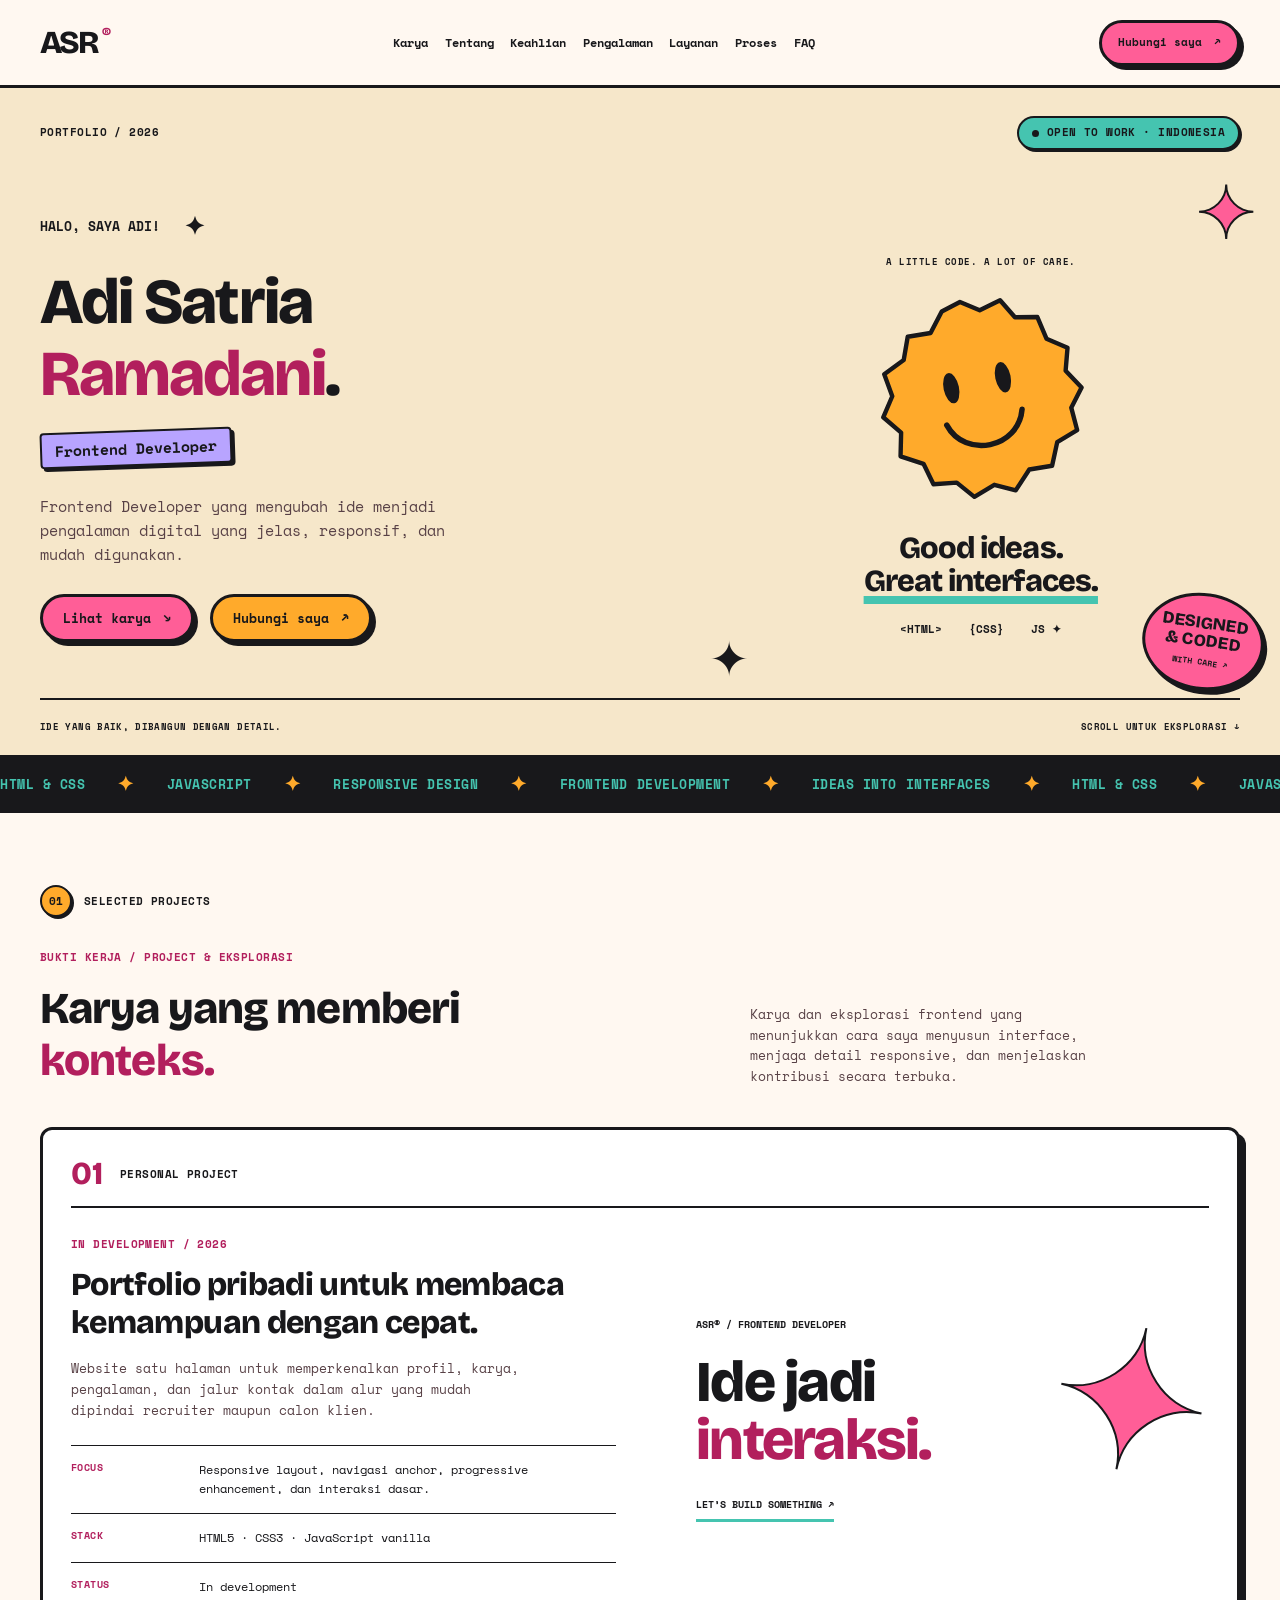
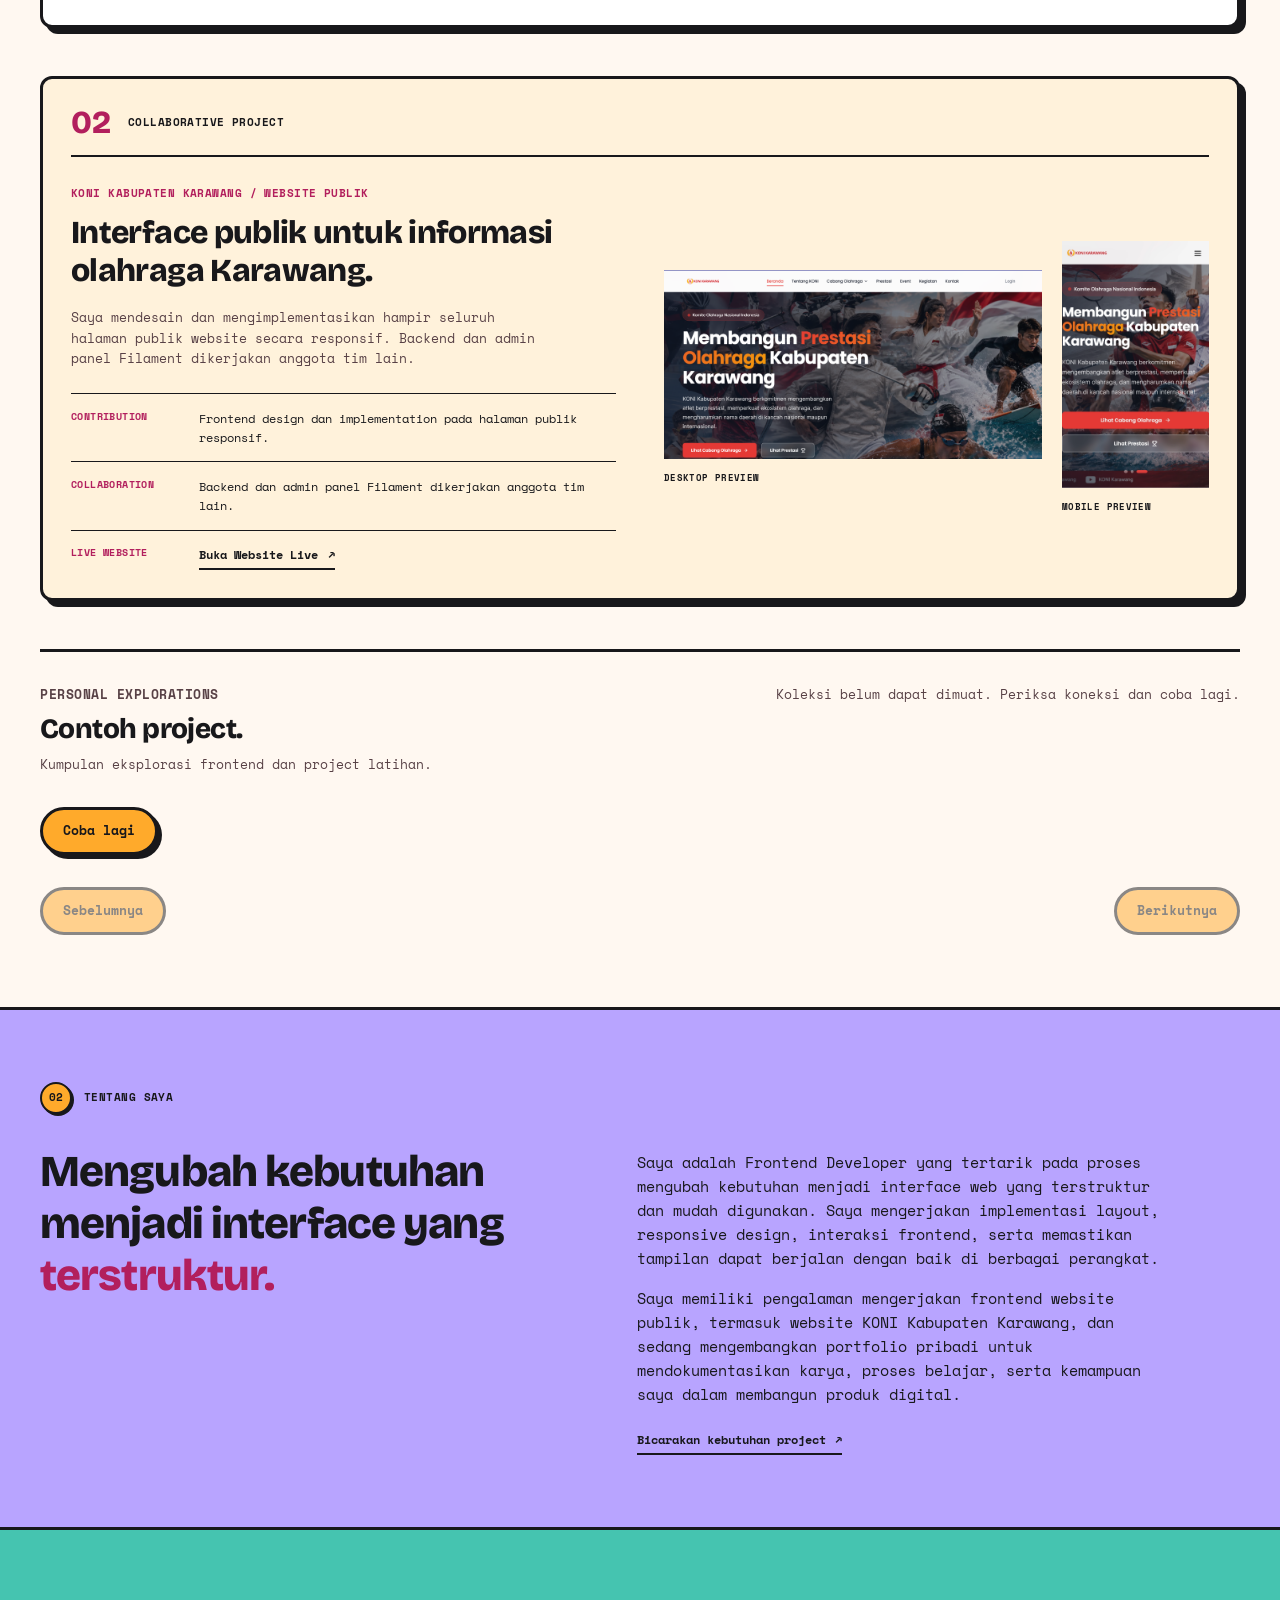
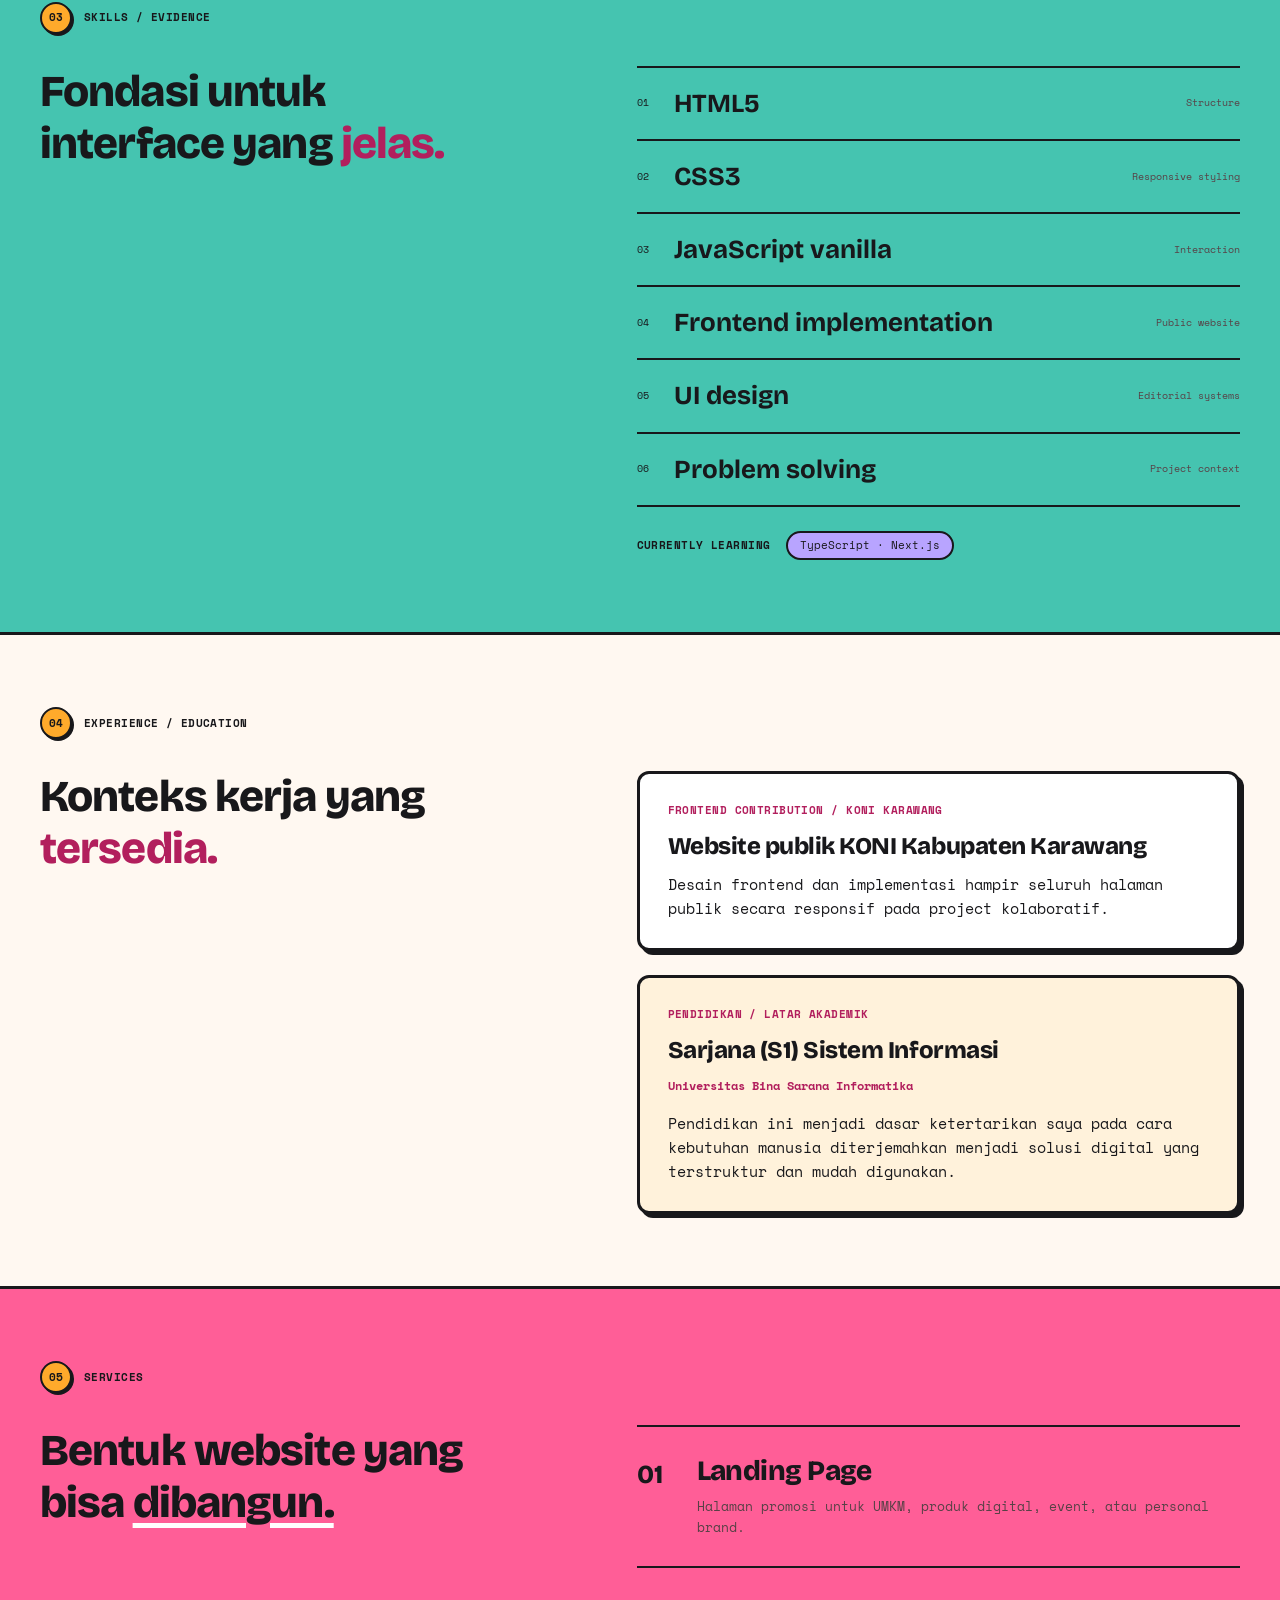
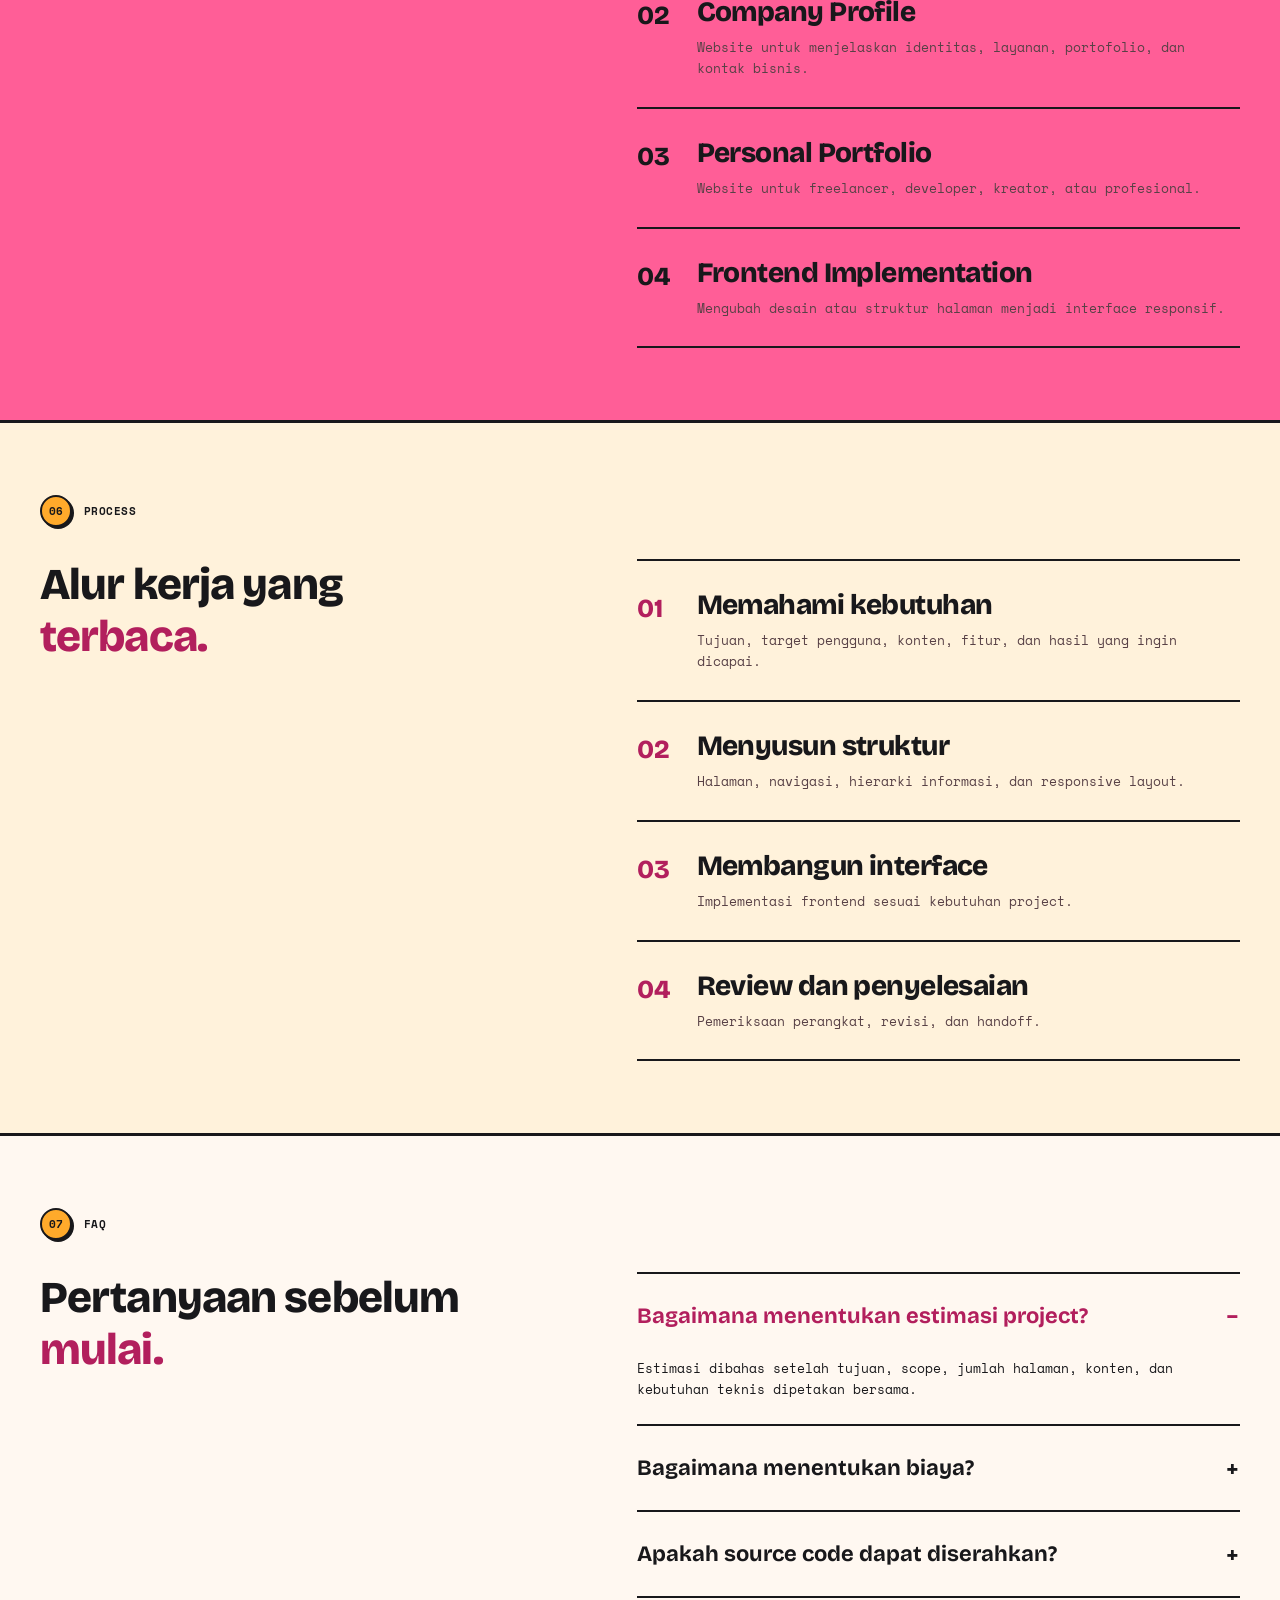
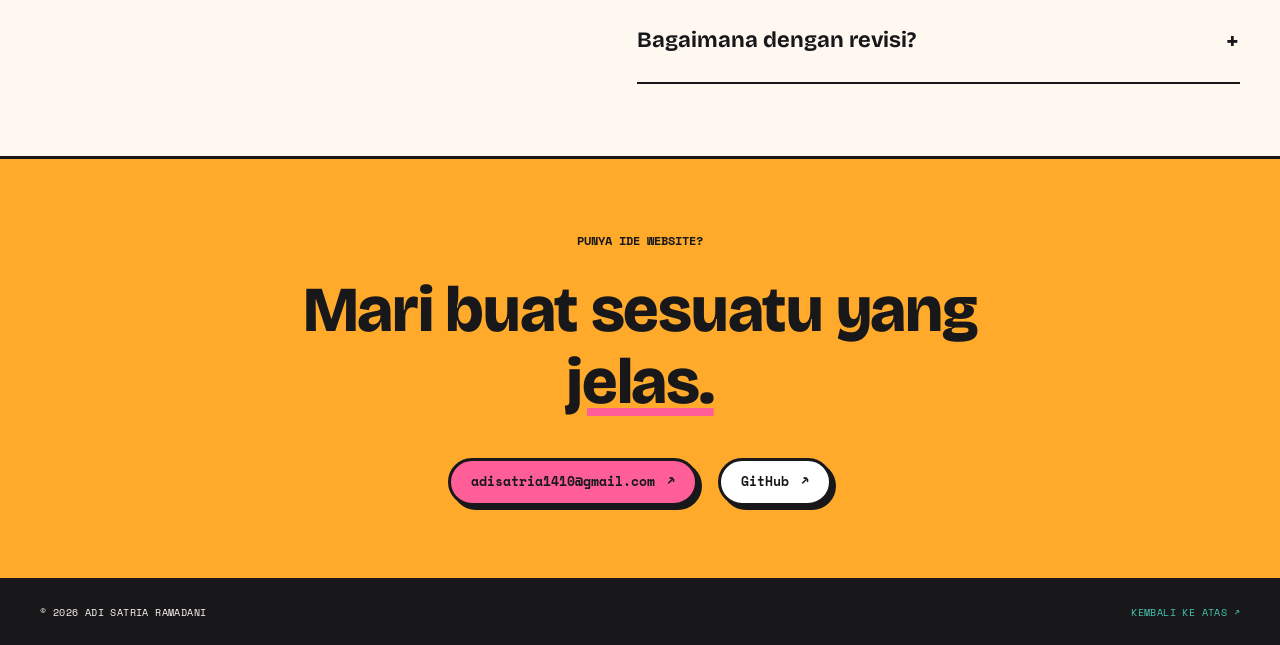
==== commit c4b7efba: "Update project structure and enhance navigation; redirect old gallery URL to homepage collection" ====
--- a/index.html
+++ b/index.html
@@ -16,6 +16,7 @@
   <link rel="stylesheet" href="css/variables.css" />
   <link rel="stylesheet" href="css/style.css" />
   <link rel="stylesheet" href="css/projects.css" />
+  <link rel="stylesheet" href="css/examples.css" />
 </head>
 <body>
   <a class="skip-link" href="#main-content">Lewati ke konten utama</a>
@@ -94,9 +95,9 @@
     <section id="projects" class="section projects" aria-labelledby="projects-title">
       <div class="section__meta"><span>01</span><span>SELECTED PROJECTS</span></div>
       <div class="section-heading">
-        <p class="eyebrow">BUKTI KERJA / 02 PROJECT</p>
+        <p class="eyebrow">BUKTI KERJA / PROJECT &amp; EKSPLORASI</p>
         <h2 id="projects-title">Karya yang memberi <em>konteks.</em></h2>
-        <p class="section-heading__lede">Dua project berikut menunjukkan cara saya menyusun interface, menjaga detail responsive, dan menjelaskan kontribusi secara terbuka.</p>
+        <p class="section-heading__lede">Karya dan eksplorasi frontend yang menunjukkan cara saya menyusun interface, menjaga detail responsive, dan menjelaskan kontribusi secara terbuka.</p>
       </div>
 
       <div class="project-list">
@@ -150,14 +151,34 @@
         </article>
       </div>
 
-      <div class="project-examples-link">
-        <div>
-          <p class="eyebrow">PERSONAL EXPLORATIONS</p>
-          <h3>Ruang untuk contoh project.</h3>
-          <p>Kumpulan eksplorasi frontend dan project latihan.</p>
-        </div>
-        <a class="text-link" href="contoh-project.html">Lihat contoh project <span aria-hidden="true">&#8599;</span></a>
-      </div>
+      <section id="contoh-project" class="examples-collection examples-collection--home" aria-labelledby="collection-title">
+        <div class="examples-collection__header">
+          <div>
+            <p class="eyebrow">PERSONAL EXPLORATIONS</p>
+            <h3 id="collection-title">Contoh project.</h3>
+            <p>Kumpulan eksplorasi frontend dan project latihan.</p>
+          </div>
+          <p id="collection-message" role="status" aria-live="polite">Memuat koleksi project…</p>
+        </div>
+        <noscript>Aktifkan JavaScript untuk melihat koleksi project.</noscript>
+        <button id="collection-retry" class="gallery-button" type="button" hidden>Coba lagi</button>
+        <div id="published-projects" class="examples-grid" aria-busy="true"></div>
+        <nav class="gallery-pagination" aria-label="Halaman koleksi">
+          <button id="collection-previous" class="gallery-button" type="button" disabled>Sebelumnya</button>
+          <span id="collection-page"></span>
+          <button id="collection-next" class="gallery-button" type="button" disabled>Berikutnya</button>
+        </nav>
+        <dialog id="gallery-lightbox" aria-labelledby="gallery-caption">
+          <button id="gallery-close" class="gallery-button" type="button" autofocus>Tutup gambar</button>
+          <p id="gallery-caption" aria-live="polite"></p>
+          <img id="gallery-image" alt="" hidden />
+          <p id="gallery-error" role="status"></p>
+          <div class="gallery-pagination">
+            <button id="image-previous" class="gallery-button" type="button">Sebelumnya</button>
+            <button id="image-next" class="gallery-button" type="button">Berikutnya</button>
+          </div>
+        </dialog>
+      </section>
     </section>
 
     <section id="about" class="section about" aria-labelledby="about-title">
@@ -278,6 +299,7 @@
 
   <script src="js/main.js"></script>
   <script src="js/animations.js"></script>
+  <script type="module" src="js/public-projects.js"></script>
 
   <!-- modal lightbox -->
   <div class="image-lightbox" id="imageLightbox" aria-hidden="true">
--- a/css/style.css
+++ b/css/style.css
@@ -22,8 +22,10 @@
   --shadow-lg: 6px 6px 0 var(--ink);
 }
 * { box-sizing: border-box; margin: 0; padding: 0; }
-html { scroll-behavior: smooth; scroll-padding-top: 7rem; background: var(--paper); }
-body { max-width: 1440px; margin: 1.5rem auto; border: var(--stroke); background: var(--surface); color: var(--ink); font: 400 15px/1.6 var(--mono); -webkit-font-smoothing: antialiased; }
+html { scroll-behavior: smooth; scroll-padding-top: 7rem; scrollbar-width: none; background: var(--paper); }
+/* Hide only the page scrollbar; wheel, touch, and keyboard scrolling stay native. */
+html::-webkit-scrollbar { display: none; width: 0; height: 0; }
+body { width: 100%; margin: 0; background: var(--surface); color: var(--ink); font: 400 15px/1.6 var(--mono); -webkit-font-smoothing: antialiased; }
 a { color: inherit; text-decoration: none; }
 button { font: inherit; cursor: pointer; }
 a, button { -webkit-tap-highlight-color: transparent; }
@@ -125,8 +127,9 @@
 .learning-list { display: flex; flex-wrap: wrap; gap: .5rem 1rem; align-items: center; margin-top: 1.5rem; }
 .learning-list .eyebrow { color: var(--ink); }
 .learning-list p { padding: .25rem .75rem; border: 2px solid var(--ink); border-radius: 999px; background: var(--lilac); font-size: 11px; }
-.experience__items { border-top: 2px solid var(--ink); }
-.experience__item { padding: 1.75rem 0; border-bottom: 2px solid var(--ink); }
+.experience__items { display: grid; gap: 1.5rem; }
+.experience__item { padding: 1.75rem; border: var(--stroke); border-radius: 12px; background: var(--white); box-shadow: var(--shadow); }
+.experience__item--education { background: #fff2db; }
 .experience__item h3 { margin: .75rem 0; font-size: 24px; }
 .experience__institution { margin-bottom: 1rem; color: var(--red); font-size: 12px; font-weight: 700; }
 .services { background: var(--pink); }
@@ -181,7 +184,6 @@
 .image-lightbox__close { position: absolute; top: 1rem; right: 1rem; display: grid; place-items: center; width: 44px; height: 44px; border: var(--stroke); border-radius: 50%; background: var(--pink); color: var(--ink); box-shadow: var(--shadow); font-size: 28px; }
 .image-lightbox__close:hover { background: var(--mustard); }
 
-@media (max-width: 1520px) { body { margin: 1.5rem 2.5rem; } }
 @media (min-width: 1024px) and (max-width: 1180px) {
   .navbar { gap: .75rem; padding-inline: 1.5rem; }
   .navbar__links { gap: .65rem; font-size: 10px; }
@@ -189,11 +191,10 @@
 }
 @media (max-width: 1023px) {
   :root { --pad: 2rem; --section-space: 3.5rem; }
-  body { margin: 1rem 2rem; }
   .navbar { min-height: 76px; }
   .js .navbar__toggle { display: block; }
   .js .navbar__contact { margin-left: auto; }
-  .js .navbar__links { position: absolute; top: calc(100% + 3px); left: -3px; right: -3px; display: none; align-items: stretch; flex-direction: column; gap: .25rem; padding: 1rem var(--pad); border: var(--stroke); background: var(--surface); box-shadow: var(--shadow); font-size: 13px; }
+  .js .navbar__links { position: absolute; top: 100%; left: 0; right: 0; display: none; align-items: stretch; flex-direction: column; gap: .25rem; padding: 1rem var(--pad); border-bottom: var(--stroke); background: var(--surface); box-shadow: 0 4px 0 var(--ink); font-size: 13px; }
   .js .navbar__links.is-open { display: flex; }
   .js .navbar__links a { padding: .6rem; }
   .no-js .navbar { flex-wrap: wrap; }
@@ -211,7 +212,6 @@
 @media (max-width: 767px) {
   :root { --pad: 1.25rem; --section-space: 3rem; }
   html { scroll-padding-top: 6rem; }
-  body { margin: .75rem 1.25rem; }
   .navbar { gap: .75rem; min-height: 72px; padding-block: .75rem; }
   .navbar__brand { font-size: 1.75rem; }
   .js .navbar__contact { display: none; }
@@ -237,6 +237,7 @@
   .section h2 { font-size: 30px; line-height: 36px; letter-spacing: -.01em; }
   .section-heading { margin-bottom: 2rem; }
   .about__copy, .experience__item { font-size: 13px; }
+  .experience__item { padding: 1.25rem; }
   .skill-list li { grid-template-columns: 1.5rem minmax(0, 1fr); }
   .skill-list b { grid-column: 2; }
   .skill-list a { font-size: 20px; }
--- a/css/projects.css
+++ b/css/projects.css
@@ -1,7 +1,8 @@
-﻿/* Open project spreads: typography and rules replace enclosing cards. */
+/* Featured work uses cards; the surrounding sections keep an open layout. */
 .project-list { display: grid; gap: 3rem; }
-.project-card { min-width: 0; padding-top: 1.25rem; border-top: var(--stroke); }
-.project-card__header { display: flex; align-items: center; gap: 1rem; margin-bottom: 1.75rem; font: 700 11px/1.5 var(--mono); letter-spacing: .04em; }
+.project-card { min-width: 0; padding: 1.75rem; border: var(--stroke); border-radius: 12px; background: var(--white); box-shadow: var(--shadow-lg); }
+.project-card--ink { background: #fff2db; }
+.project-card__header { display: flex; align-items: center; gap: 1rem; margin-bottom: 1.75rem; padding-bottom: 1rem; border-bottom: 2px solid var(--ink); font: 700 11px/1.5 var(--mono); letter-spacing: .04em; }
 .project-card__number { color: var(--red); font: 800 32px/1 var(--display); }
 .project-card__body { display: grid; grid-template-columns: minmax(0, 1fr) minmax(0, 1fr); gap: 1.5rem 3rem; align-items: start; }
 .project-card__intro { grid-column: 1; }
@@ -40,6 +41,7 @@
   .portfolio-preview__flower { top: 3rem; font-size: 125px; }
 }
 @media (max-width: 767px) {
+  .project-card { padding: 1.25rem; }
   .project-card__body { grid-template-columns: minmax(0, 1fr); }
   .project-card__header { font-size: 10px; margin-bottom: 1.25rem; }
   .project-card__intro h3 { font-size: 24px; }
--- a/css/examples.css
+++ b/css/examples.css
@@ -0,0 +1,57 @@
+.examples-page [hidden] { display: none !important; }
+.examples-intro { padding: 2.5rem var(--pad); border-bottom: var(--stroke); background: var(--paper); }
+.examples-back { display: inline-flex; align-items: center; gap: .75rem; border-bottom: 2px solid var(--ink); font-size: 12px; font-weight: 700; }
+.examples-back:hover { color: var(--red); }
+.examples-intro__heading { display: grid; grid-template-columns: minmax(0, 1.2fr) minmax(0, .8fr); align-items: end; gap: 2rem; margin: 3rem 0; }
+.examples-intro h1 { margin-top: 1rem; font-size: 64px; line-height: 72px; letter-spacing: -.03em; }
+.examples-intro h1 em { color: var(--red); font-style: normal; }
+.examples-intro__lede { color: var(--muted); font-size: 15px; }
+.examples-intro__status { display: flex; justify-content: space-between; flex-wrap: wrap; gap: 1rem; padding-top: 1.5rem; border-top: 2px solid var(--ink); font: 700 11px/1.6 var(--mono); letter-spacing: .04em; }
+.examples-intro__status span:last-child { padding: .25rem .75rem; border: 2px solid var(--ink); border-radius: 999px; background: var(--mint); box-shadow: 2px 2px 0 var(--ink); }
+.examples-collection { padding: var(--section-space) var(--pad); min-height: 50vh; }
+.examples-collection--home { margin-top: 3rem; padding: 2rem 0 0; min-height: 0; border-top: var(--stroke); scroll-margin-top: 7rem; }
+.examples-collection--home #collection-title { margin: .5rem 0; font-size: 28px; }
+.examples-collection__header { display: flex; align-items: baseline; justify-content: space-between; flex-wrap: wrap; gap: 1rem; margin-bottom: 2rem; }
+.examples-collection__header h2 { font-size: 32px; }
+.examples-collection__header p, .examples-collection__note { color: var(--muted); font-size: 13px; }
+.examples-collection__note { margin-top: 2rem; }
+.examples-grid { display: grid; grid-template-columns: repeat(3, minmax(0, 1fr)); align-items: start; gap: 1.25rem; }
+.example-slot { display: grid; grid-template-columns: minmax(0, 1fr); align-content: start; gap: 1rem; min-width: 0; padding: 1rem; border: var(--stroke); border-radius: 12px; background: var(--white); box-shadow: var(--shadow-lg); }
+.published-card { overflow-wrap: anywhere; }
+.example-slot__body { min-width: 0; }
+.example-slot__status { color: var(--red); font: 700 10px/1.6 var(--mono); letter-spacing: .04em; }
+.example-slot h4 { margin: 0 0 .65rem; font-size: 20px; line-height: 1.3; }
+.gallery-description { white-space: pre-wrap; font-size: 12px; line-height: 1.7; }
+.gallery-cover { position: relative; display: grid; place-items: center; width: 100%; aspect-ratio: 16 / 10; padding: 0; border: 0; background: var(--lilac); color: var(--ink); cursor: zoom-in; }
+.example-slot:nth-child(3n+2) .gallery-cover { background: var(--mint); }
+.example-slot:nth-child(3n+3) .gallery-cover { background: var(--peach); }
+.gallery-cover img { width: 100%; height: 100%; position: absolute; inset: 0; object-fit: contain; }
+.gallery-cover:focus-visible { outline-offset: -6px; }
+.gallery-image-hint { position: absolute; right: .6rem; bottom: .6rem; padding: .35rem .6rem; border: 2px solid var(--ink); border-radius: 999px; background: var(--mustard); color: var(--ink); font: 700 9px/1.5 var(--mono); box-shadow: 2px 2px 0 var(--ink); }
+.gallery-tags { display: flex; flex-wrap: wrap; gap: .5rem .75rem; margin-top: .75rem; }
+.example-slot .text-link { margin-top: 1rem; font-size: 12px; }
+.gallery-tags span { padding: .15rem 0; border-bottom: 2px solid var(--mint); font: 700 11px/1.5 var(--mono); }
+.example-slot__footer { display: flex; justify-content: space-between; align-items: center; gap: .75rem; margin-top: 1.5rem; padding-top: 1rem; border-top: 2px solid var(--ink); font: 700 10px/1.6 var(--mono); }
+.gallery-button { background: var(--mustard); }
+.gallery-button:disabled { opacity: .5; cursor: not-allowed; box-shadow: none; transform: none; }
+.gallery-pagination { display: flex; justify-content: space-between; align-items: center; flex-wrap: wrap; gap: 1rem; margin-top: 2rem; font-size: 12px; }
+#gallery-lightbox { margin: auto; width: min(75rem, calc(100% - 2rem)); max-height: 94svh; overflow: auto; padding: 1.25rem; border: var(--stroke); border-radius: 12px; background: var(--surface); color: var(--ink); box-shadow: var(--shadow-lg); }
+#gallery-lightbox::backdrop { background: rgb(24 24 27 / .9); }
+#gallery-image { margin: 1rem auto; max-height: 65svh; object-fit: contain; }
+#gallery-caption { margin-top: 1rem; overflow-wrap: anywhere; }
+@media (max-width: 1023px) {
+  .examples-grid { grid-template-columns: repeat(2, minmax(0, 1fr)); }
+}
+@media (max-width: 767px) {
+  .examples-intro { padding-block: 2rem; }
+  .examples-intro__heading { grid-template-columns: minmax(0, 1fr); }
+  .examples-intro__heading { margin-block: 2rem; }
+  .examples-intro h1 { font-size: 38px; line-height: 44px; }
+  .examples-intro__lede { font-size: 13px; }
+  .examples-intro__status { font-size: 9px; }
+  .examples-collection__header h2 { font-size: 30px; }
+  .gallery-button { font-size: 11px; padding-inline: .85rem; }
+}
+@media (max-width: 575px) {
+  .examples-grid { grid-template-columns: minmax(0, 1fr); }
+}
